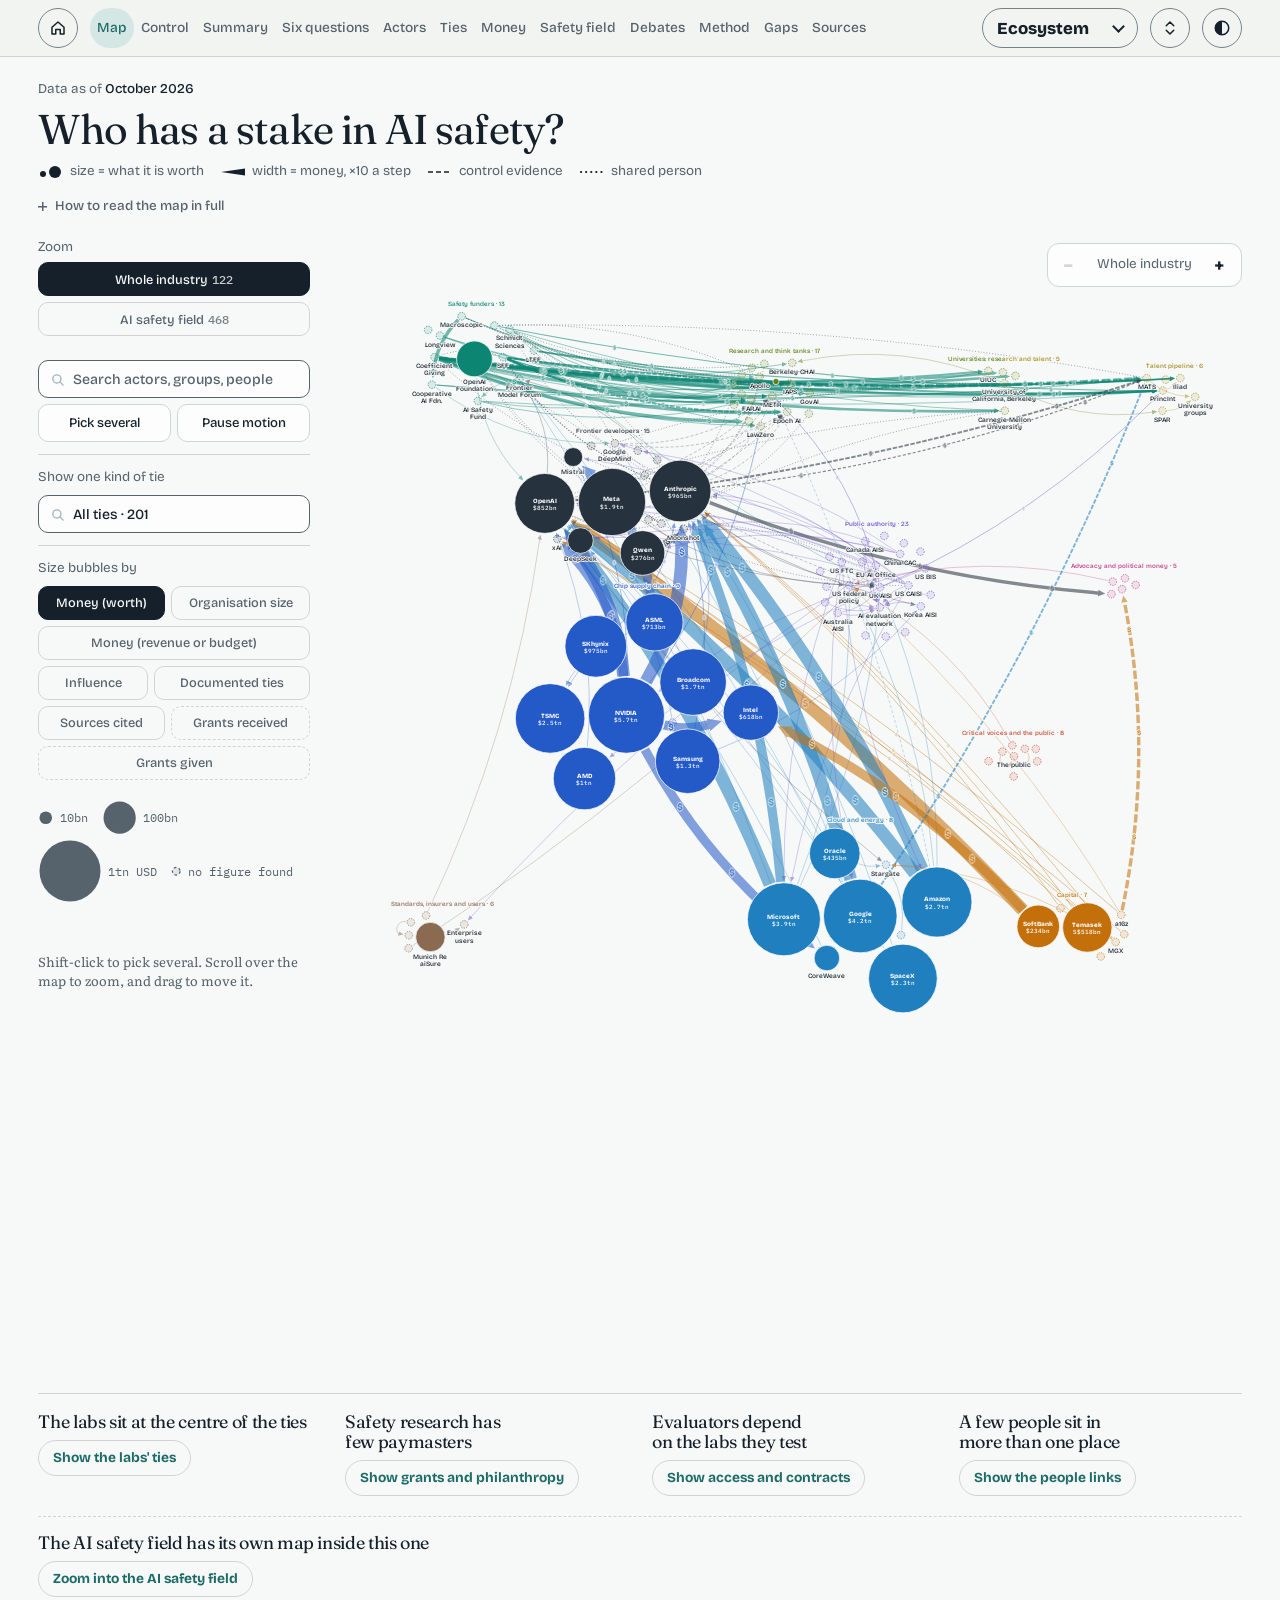
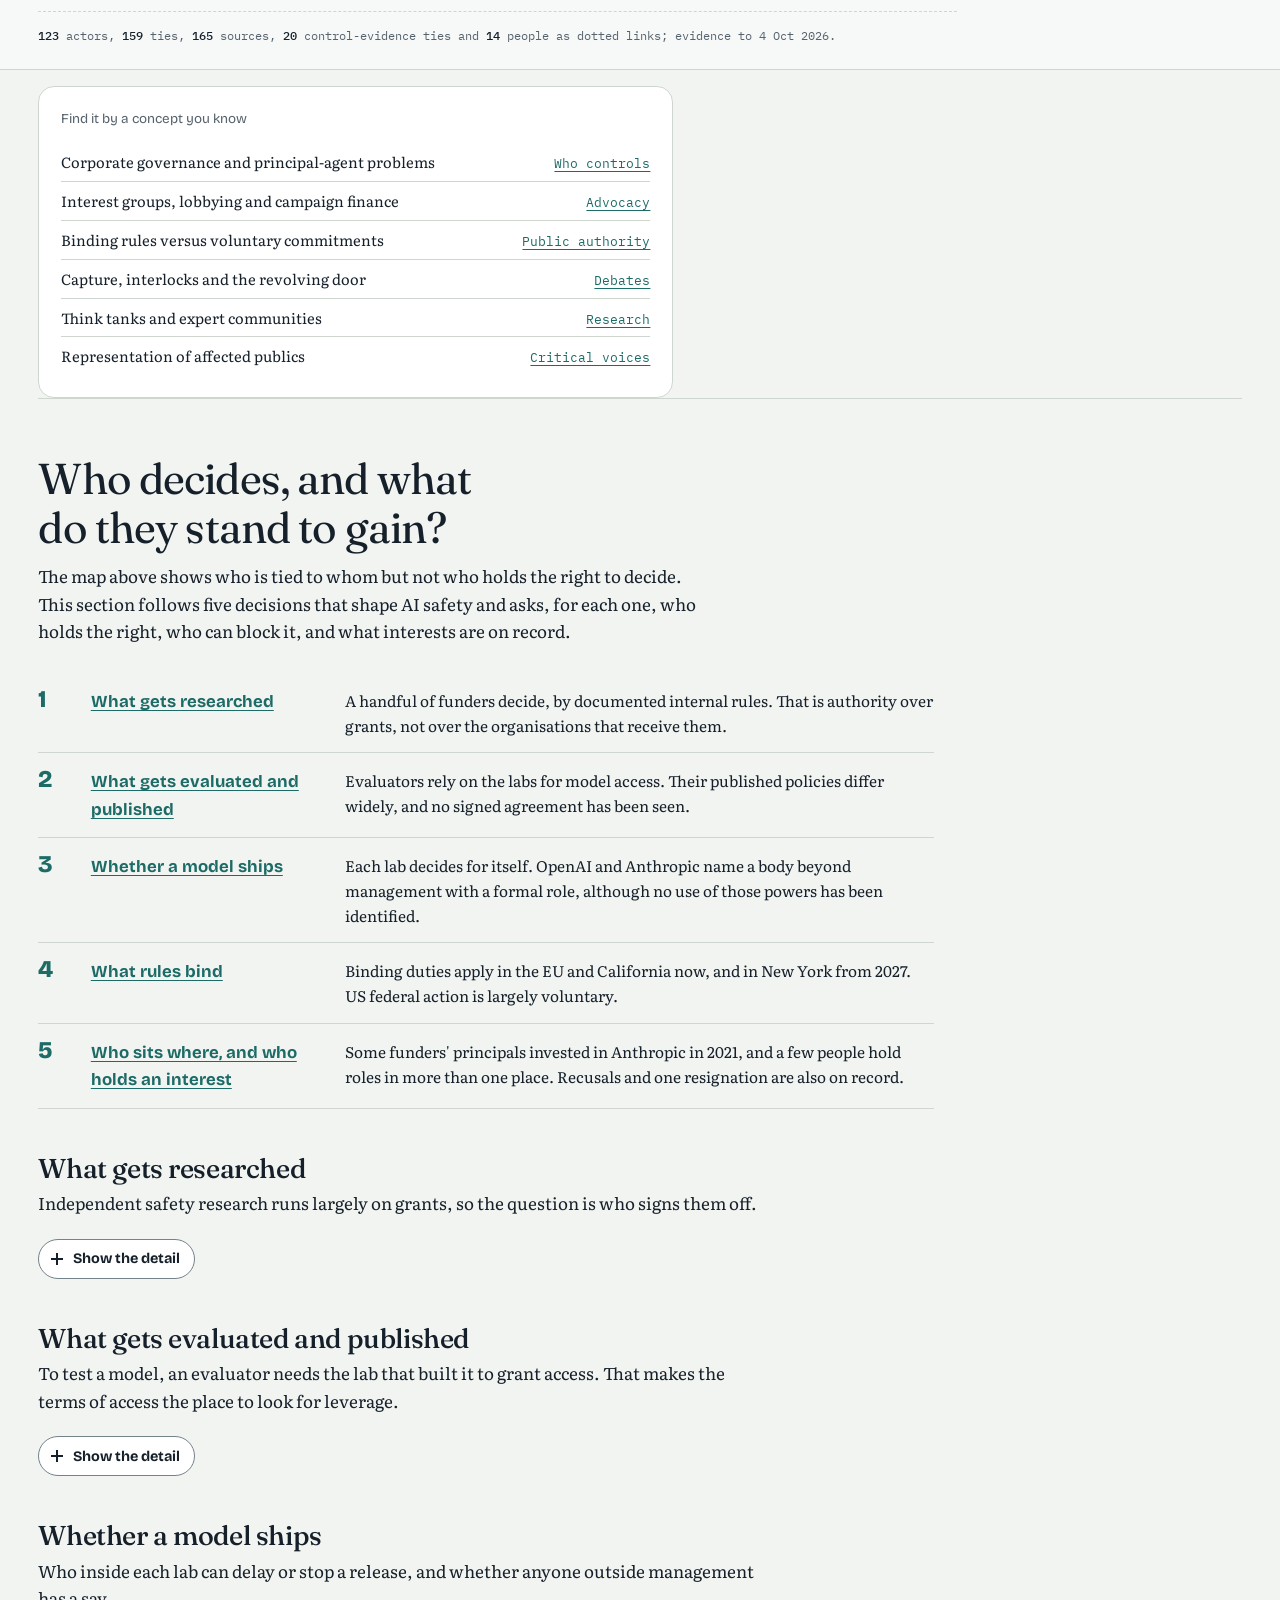
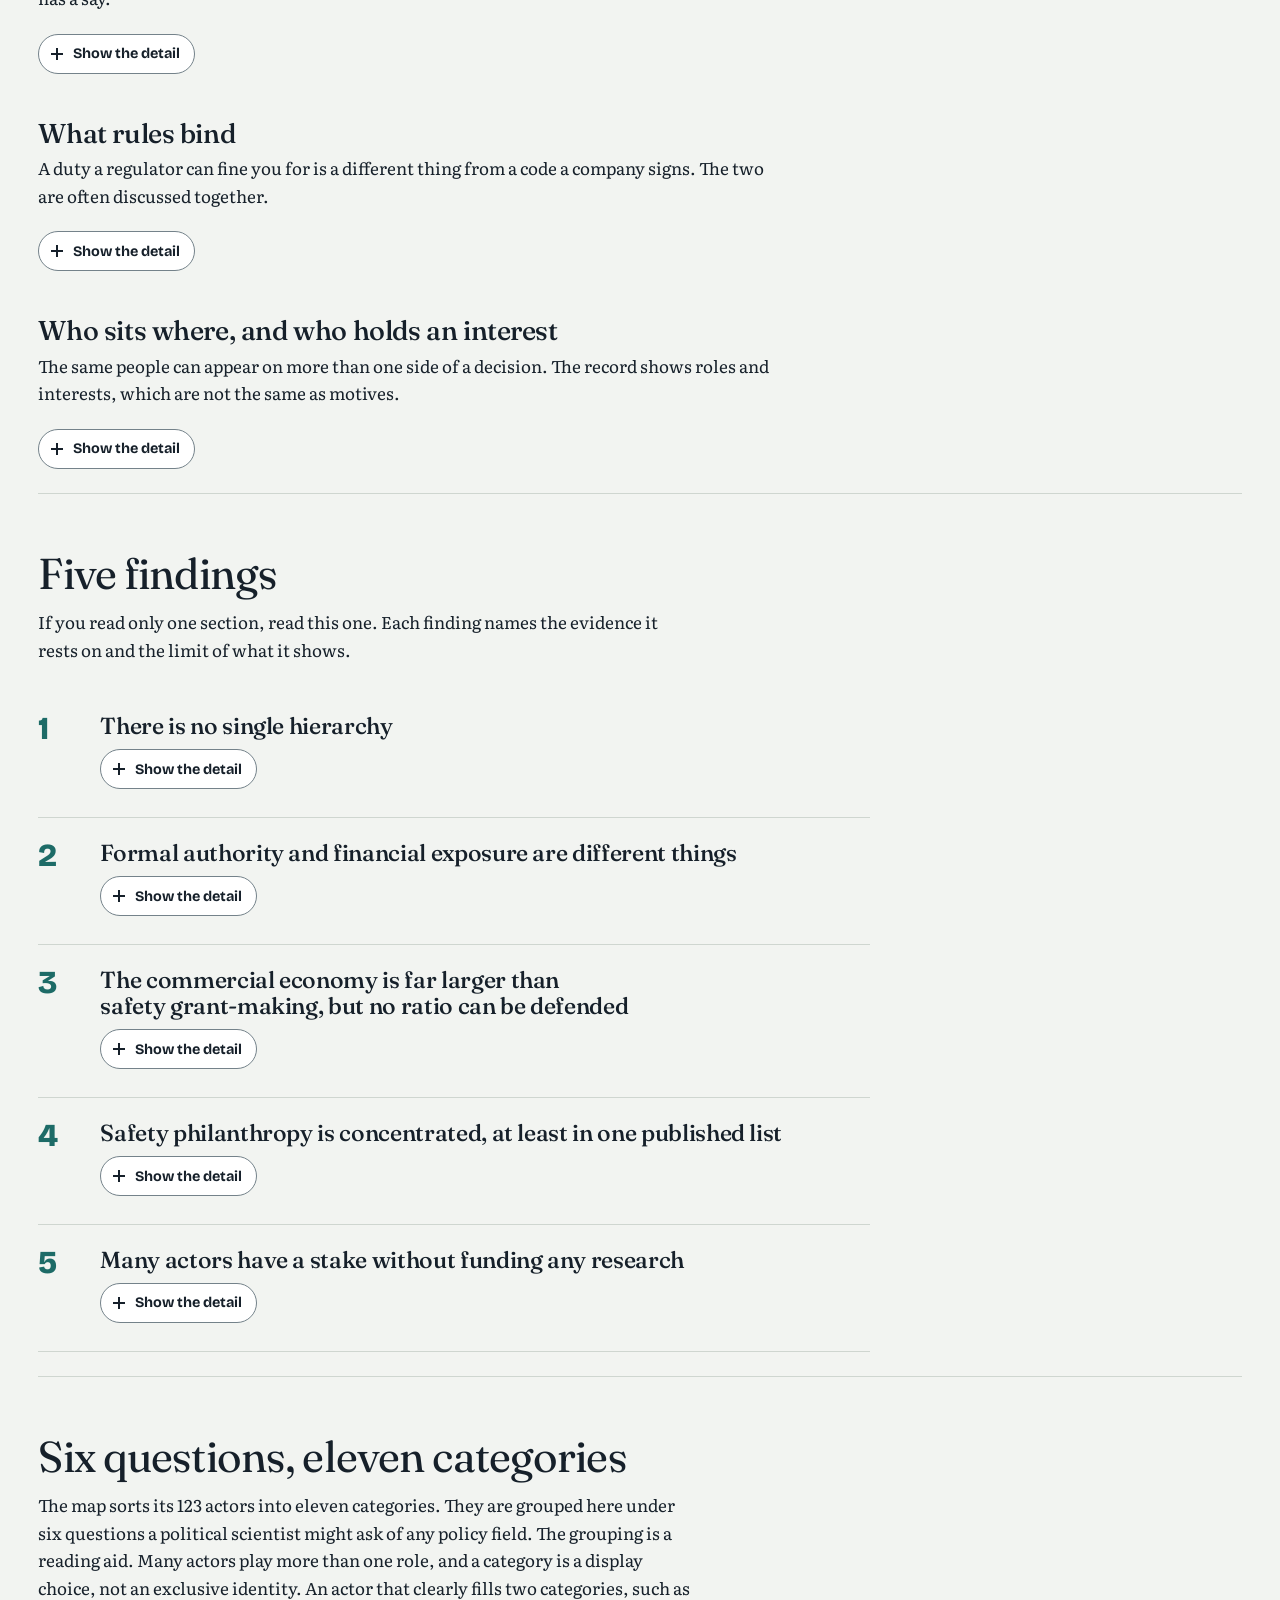
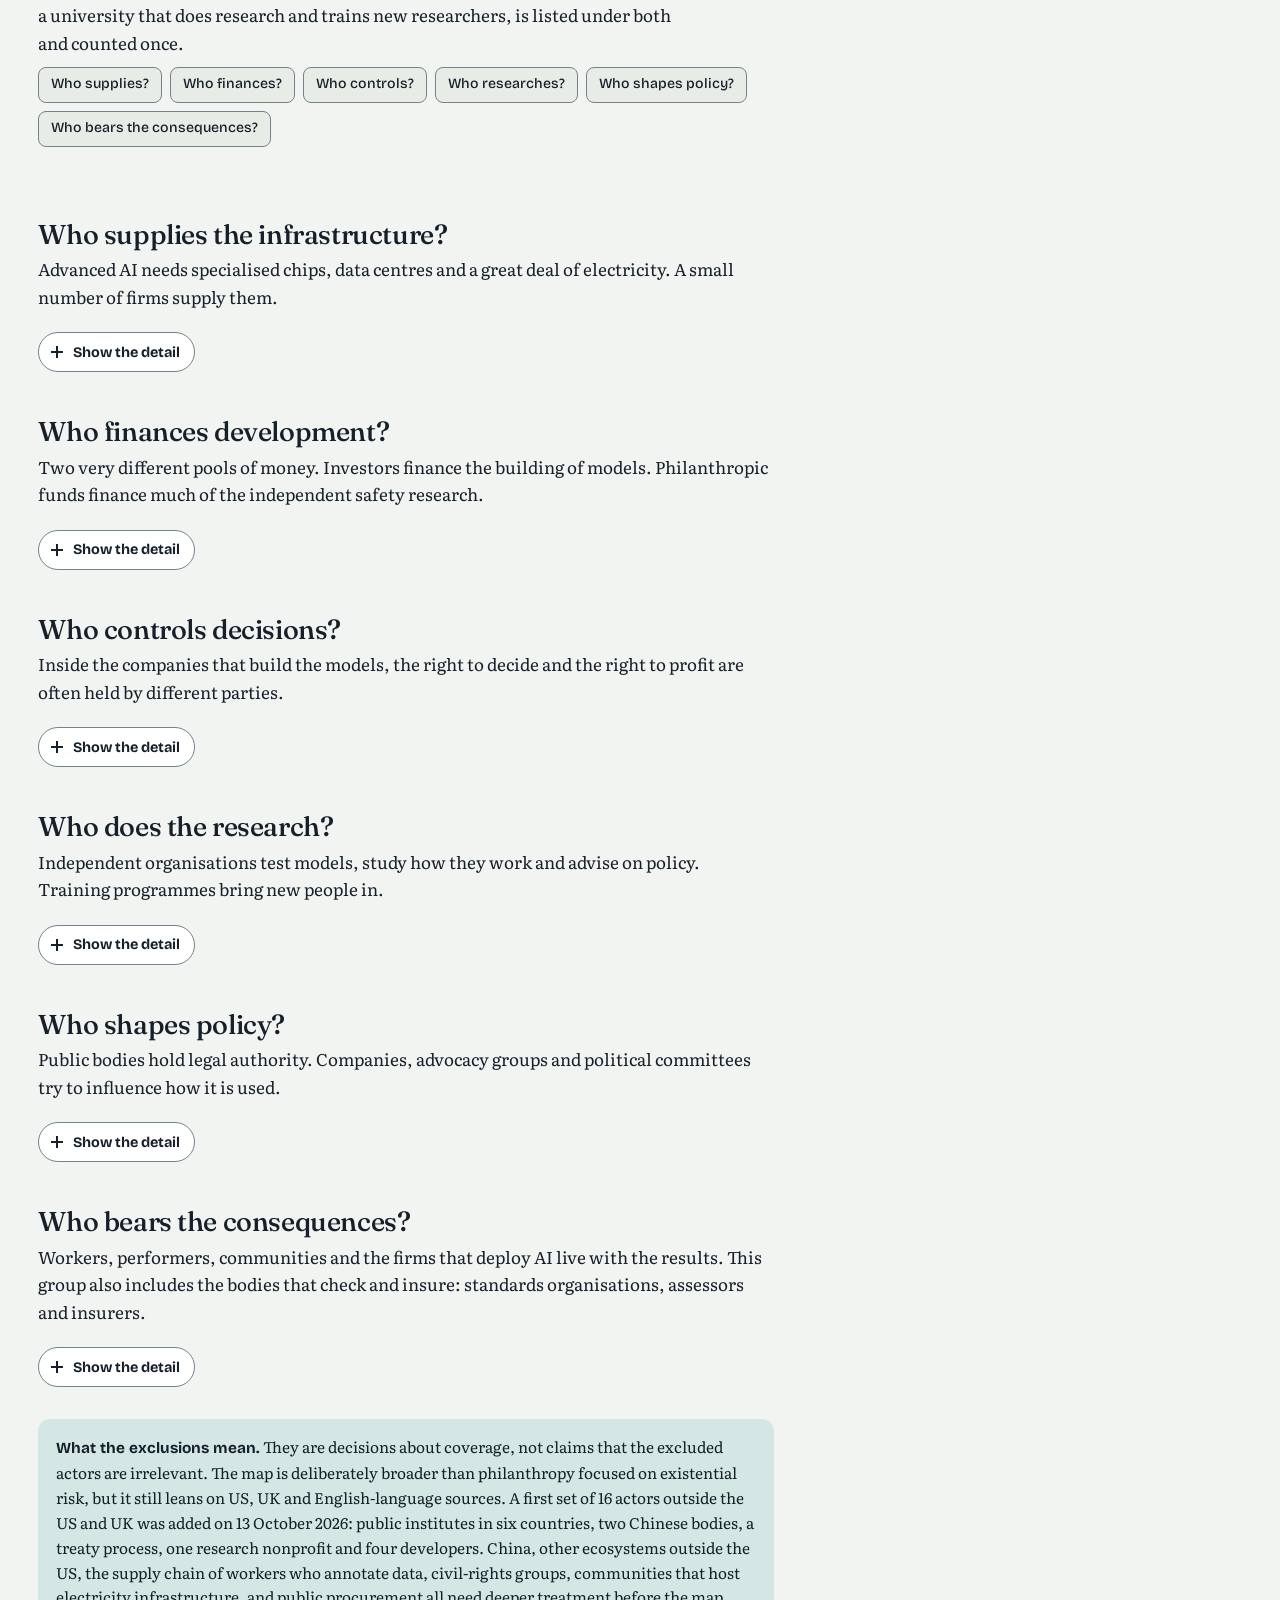
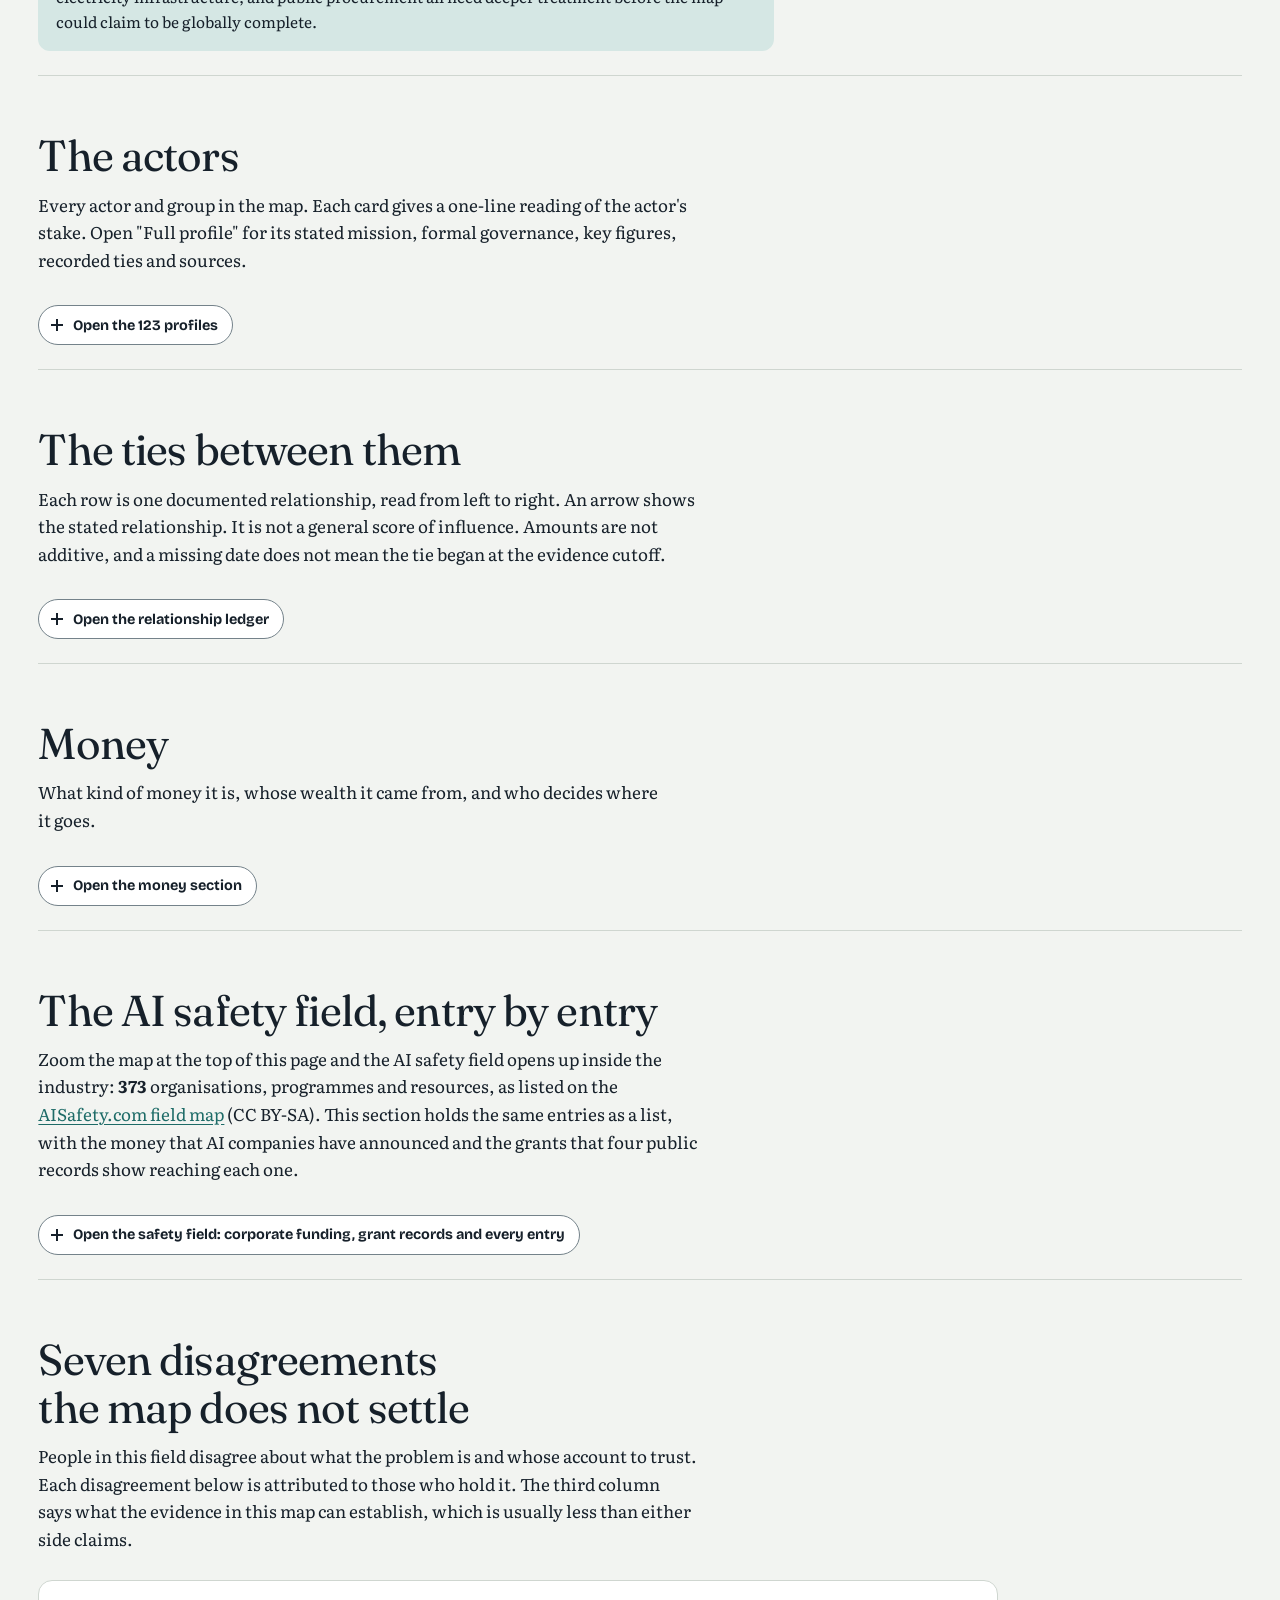
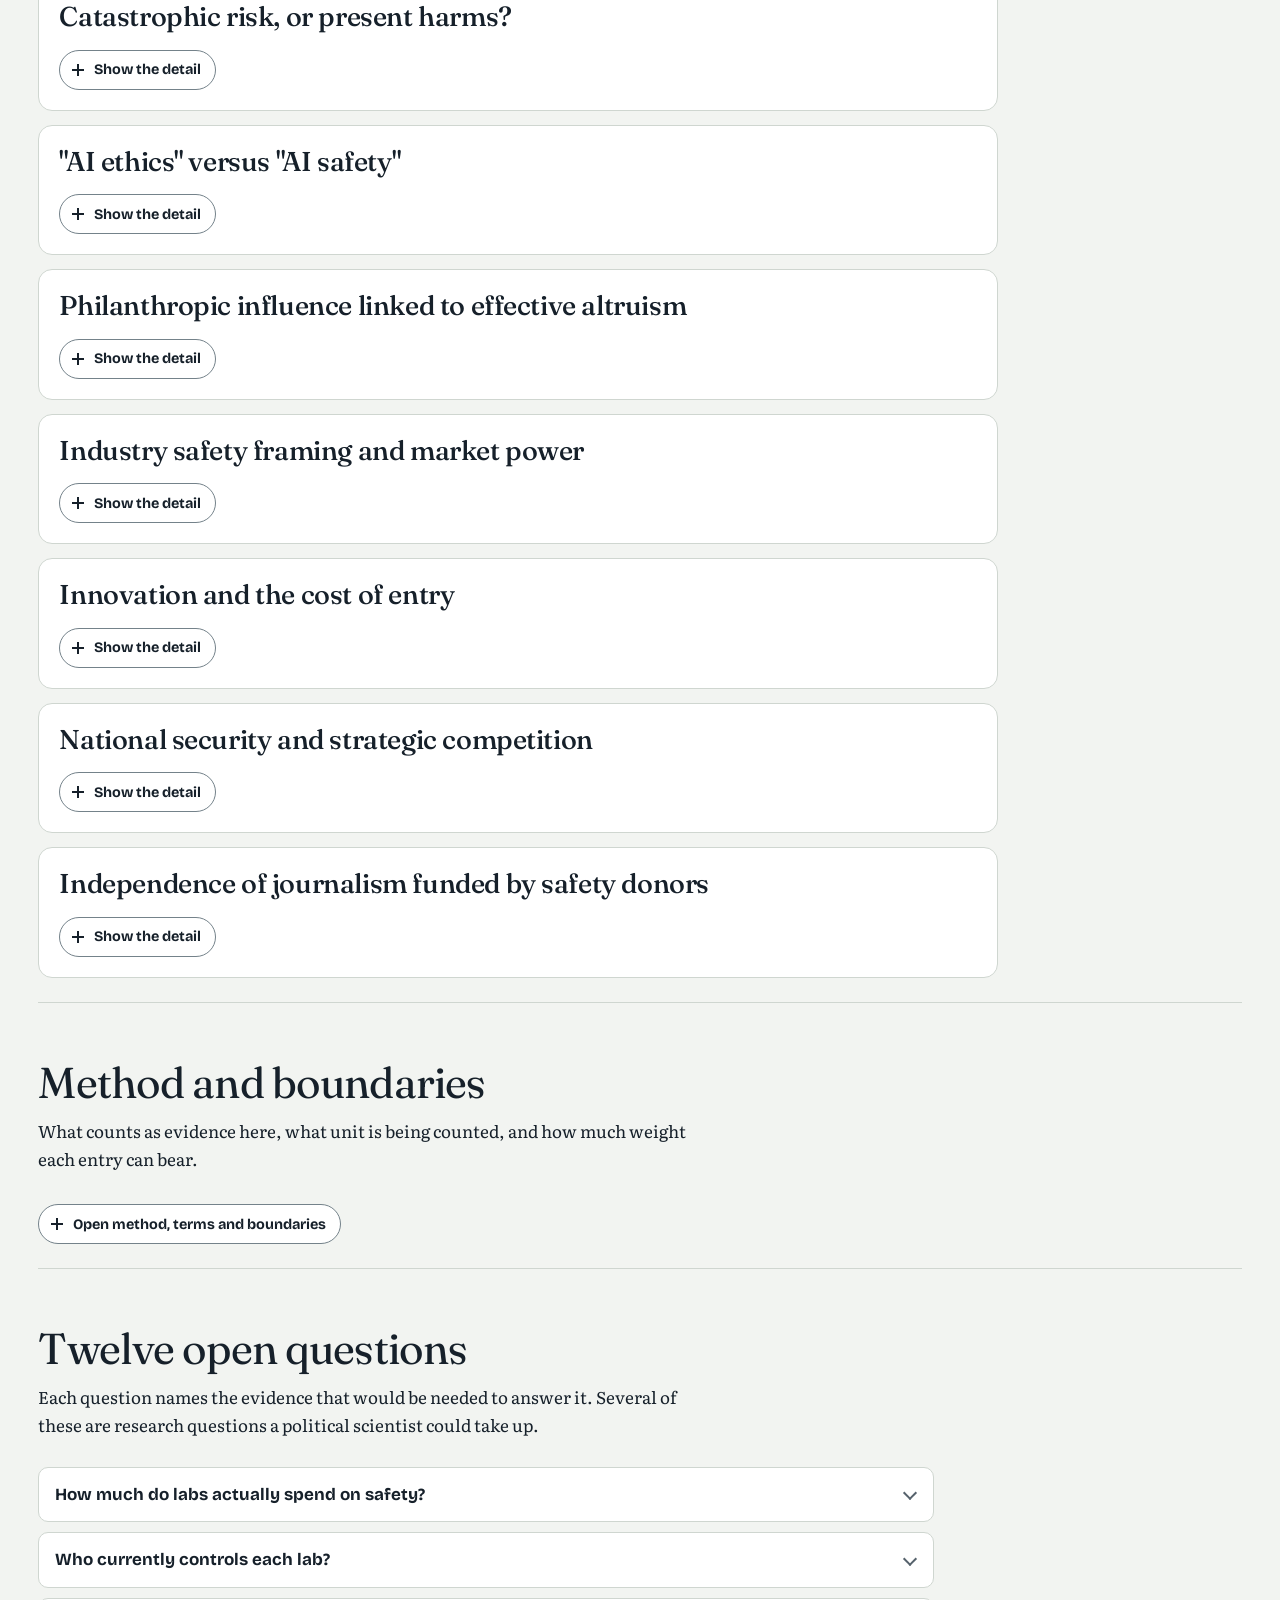
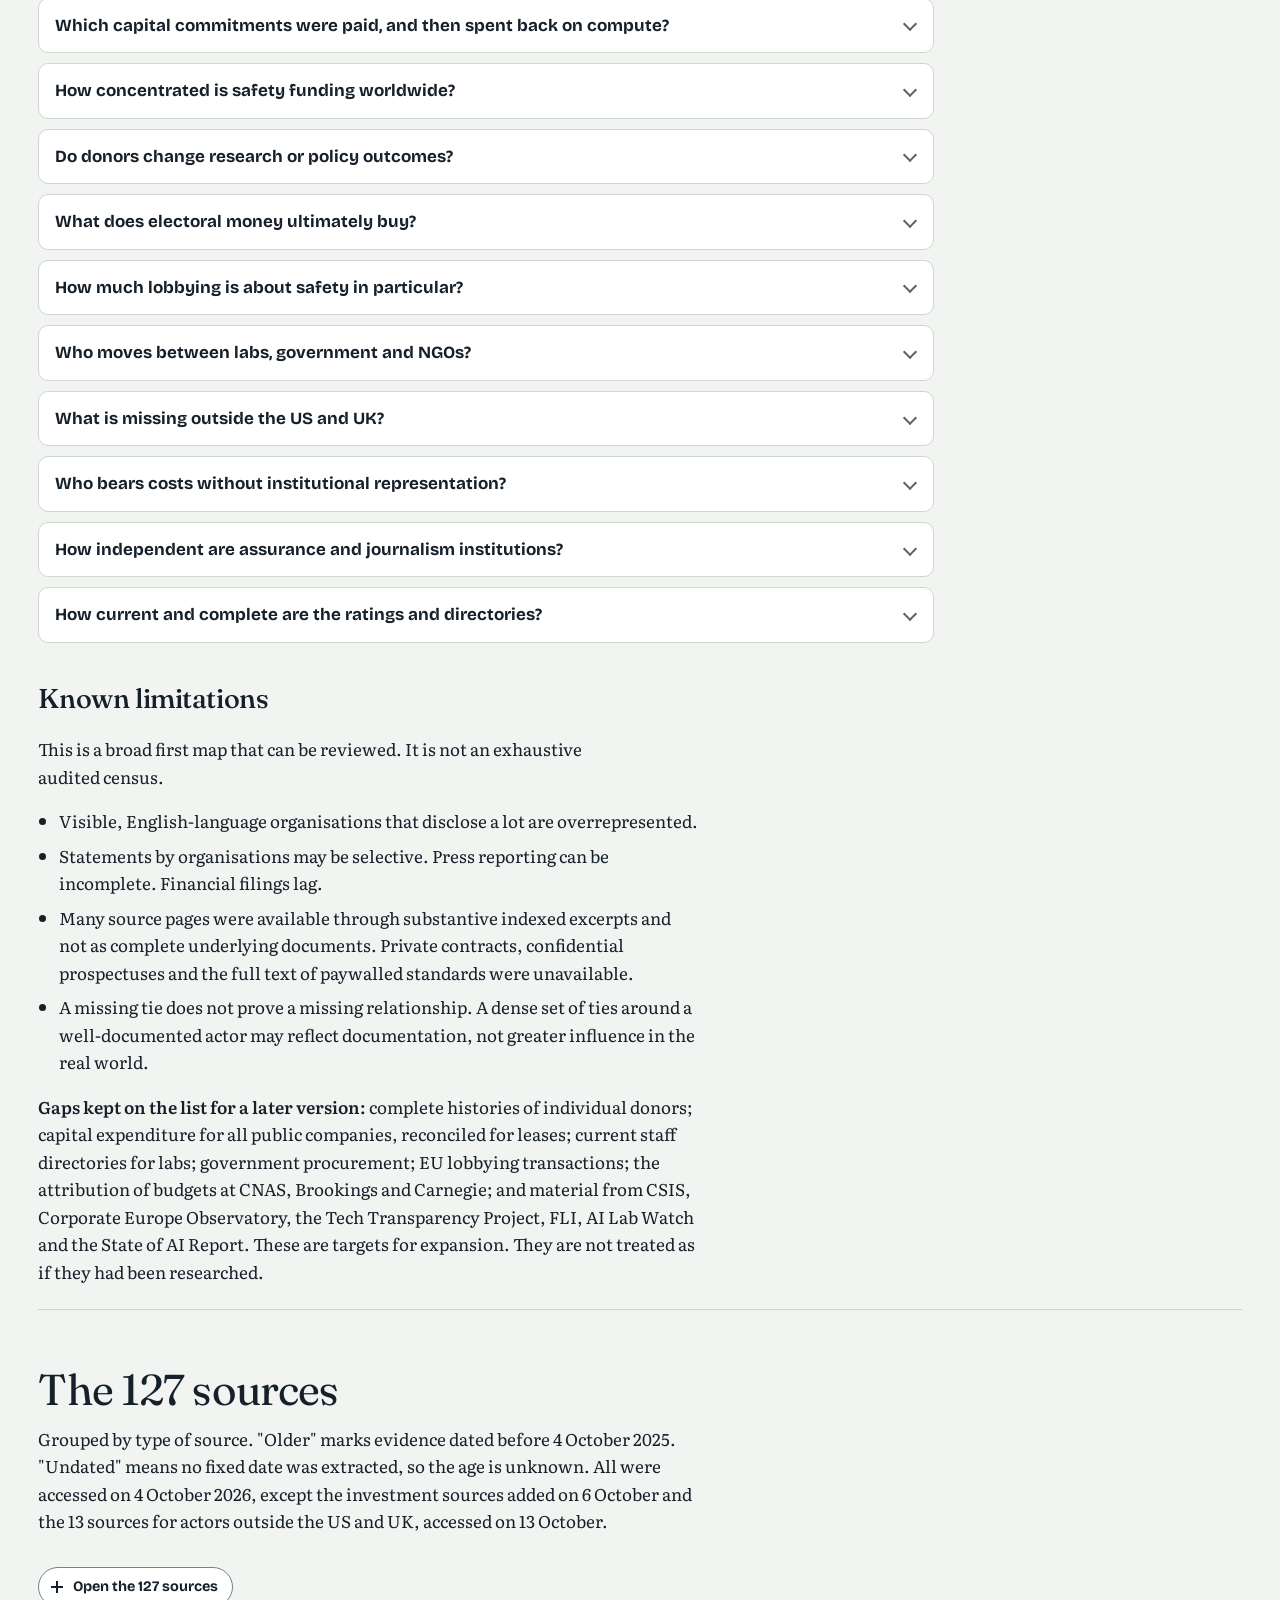
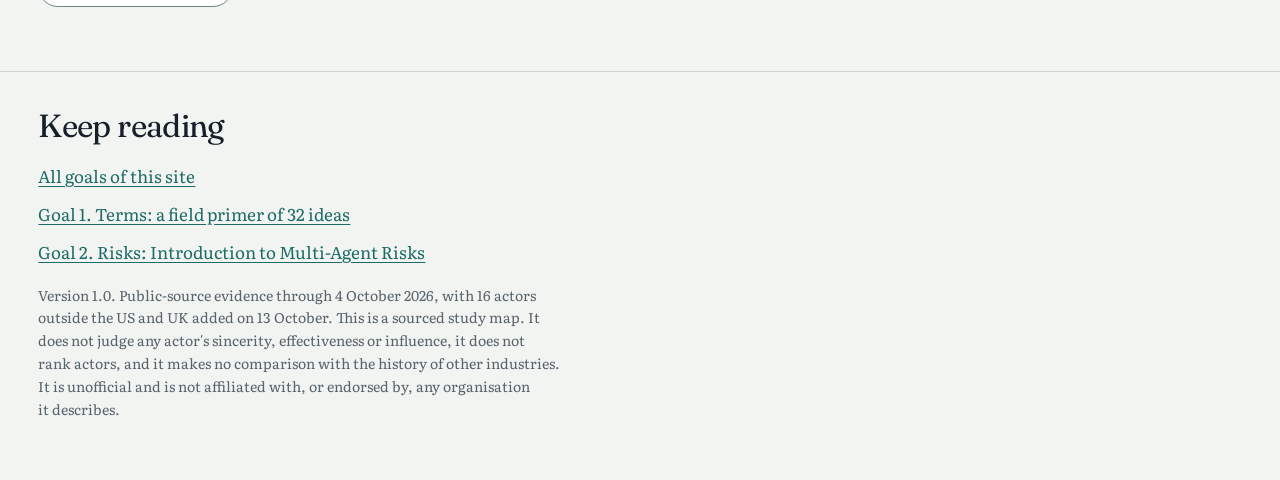
==== ecosystem.html @ d20f90cd "Add the Reports page: is third-party AI safety advice independent? A scrolling bubble chart of the f" ====
<!doctype html>
<html lang="en">
<head>
<meta charset="utf-8">
<meta name="viewport" content="width=device-width, initial-scale=1">
<title>Who Has a Stake in AI Safety?</title>
<meta name="description" content="A descriptive map of the AI industry and its safety ecosystem for political scientists: 123 actors, 159 typed relationships, 48 financial observations and 157 sources, with public-source evidence through 4 October 2026.">
<meta name="color-scheme" content="light dark">
<script>var t = null; try { t = localStorage.getItem("wam-theme"); } catch (e) {} document.documentElement.setAttribute("data-theme", t === "dark" ? "dark" : "light");
/* The page is shown once it is built (see the last script in the body), so nothing shifts as it loads. */
document.documentElement.classList.add("pre"); setTimeout(function () { document.documentElement.classList.remove("pre"); }, 2500);</script>
<link rel="expect" href="#page-end" blocking="render">
<script type="speculationrules">{"prerender":[{"where":{"selector_matches":"a[href$='.html'], a[href*='.html#']"},"eagerness":"moderate"}]}</script>
<link rel="preconnect" href="https://fonts.googleapis.com">
<link rel="preconnect" href="https://fonts.gstatic.com" crossorigin>
<link rel="stylesheet" href="https://fonts.googleapis.com/css2?family=Fraunces:opsz,wght@9..144,300..700&family=Bricolage+Grotesque:opsz,wght@12..96,500;12..96,700;12..96,800&family=Literata:ital,opsz,wght@0,7..72,400;0,7..72,600;1,7..72,400&family=IBM+Plex+Mono:wght@400;500&display=swap">
<link rel="stylesheet" href="site.css?v=9">
<link rel="stylesheet" href="explore.css?v=3">
<style>
/* Ecosystem page: a reference page. The map plate is the page header; hand-written reading sections follow, then lists drawn from ecosystem-data.js. */
/* This page runs the full width of the window, and the map plate runs past the gutters to its edges. */
:root { --wrap: none; }
main > .wrap { padding-top: 0; }
/* Everything that is not the map keeps side margins: a 1280px column in the middle of the window. That is the two cards under the map,
   the reading sections from "Who decides" down, and the footer. */
main > .wrap > section.chapter, .readrow { max-width: 1280px; margin-inline: auto; }
/* So does the text under the map: the notes panel and the caption. The plate's own colour still runs to the window's edges.
   The panel is left alone while it is pinned to the foot of the window with a selection open on the field map. */
.web:not(.lv1.has-sel) > .web-panel { width: 100%; max-width: 1280px; margin-inline: auto; }
.web > figcaption { margin-left: max(0px, calc((100% - 1280px) / 2)); }
footer .wrap { max-width: calc(1280px + 2 * var(--gutter)); }
.howto { background: var(--surface); border: 1px solid var(--line); border-radius: 16px; padding: 22px; display: grid; gap: 14px; }
.howto ol { margin: 0; padding-left: 1.2em; display: grid; gap: 8px; font-size: .95rem; }
.readrow { display: grid; grid-template-columns: minmax(0, 1.15fr) minmax(0, 1fr); gap: 16px; margin-top: 16px; align-items: start; }
@media (max-width: 860px) { .readrow { grid-template-columns: minmax(0, 1fr); } }

/* The map's own tokens. Its dark face is the default, like a printed chart plate; the light face follows the page's light theme.
   The group colours change with it: see the tones in ecosystem-graph.js. */
:root { --w-bg: #07131C; --w-raise: #102433; --w-ink: #EEF3F6; --w-muted: #A3B5C1; --w-line: #27414F; --w-hi: #7FE9D8;
  --w-soft: #DCE4EA; --w-hot: #1B3A4E; --w-in: #07131C; --w-sel: #FFFFFF; --w-shade: rgb(0 0 0 / .7); --k-a: #2EE6C8; --k-b: #F7A93B; }
:root[data-theme="light"] { --w-bg: #F7F9F8; --w-raise: #FCFDFC; --w-ink: #16202A; --w-muted: #56626C; --w-line: #CFD6D0; --w-hi: #1D6B67;
  --w-soft: #3D4A54; --w-hot: #E3EAE7; --w-in: #FFFFFF; --w-sel: #16202A; --w-shade: rgb(0 0 0 / .22); --k-a: #0C8573; --k-b: #C4700A; }
.web {
  margin: 0 calc(-1 * var(--gutter)); background: var(--w-bg); color: var(--w-ink); border-bottom: 1px solid var(--w-line); padding: 22px var(--gutter) 24px; display: grid; gap: 14px; min-width: 0; color-scheme: dark; scroll-margin-top: 72px; }
:root[data-theme="light"] .web { color-scheme: light; }
@media (max-width: 600px) { .web { padding-block: 18px; } }
.web a { color: var(--w-hi); }
.web :focus-visible { outline-color: var(--w-hi); }
.web-head { display: grid; gap: 0; }
.web-eyebrow { font-family: var(--font-label); font-size: var(--text-label); color: var(--w-muted); }
.web h1 { font-size: clamp(1.8rem, 4vw, 2.6rem); font-weight: 400; letter-spacing: -0.02em; line-height: 1.06; margin-top: 6px; }
.web h1 span { color: inherit; }
.web-sub { font-size: .92rem; line-height: 1.5; color: var(--w-muted); max-width: 44em; }
.web-head > .web-sub { margin-top: 10px; }
/* One line of legend under the title. The full reading guide, with the width steps, opens beneath it. */
.web-legend { list-style: none; margin: 10px 0 0; padding: 0; display: flex; flex-wrap: wrap; gap: 4px 16px; font-family: var(--font-label); font-size: var(--text-label); color: var(--w-muted); }
.web-legend li { display: inline-flex; align-items: center; gap: 6px; white-space: nowrap; }
.web-legend svg { width: 26px; height: 14px; flex: none; fill: var(--w-ink); stroke: var(--w-ink); }
.web-legend svg circle { stroke: none; }
.web-legend .k-a, .web-key .k-a { fill: var(--k-a); } .web-legend .k-b, .web-key .k-b { fill: var(--k-b); }
.web .k-sign { fill: var(--w-ink); stroke: var(--w-bg); stroke-width: 3px; paint-order: stroke; font: 700 11px var(--font-display); }
.web .k-sign.faint { fill-opacity: .5; }
.web-more { margin-top: 8px; font-size: .84rem; }
.web-more summary { display: inline-flex; align-items: center; gap: 8px; min-height: 32px; cursor: pointer; color: var(--w-muted); font-family: var(--font-display); font-weight: 500; list-style: none; border-radius: 6px; }
.web-more summary::-webkit-details-marker { display: none; }
.web-more summary::before { content: ""; width: 9px; height: 9px; background: linear-gradient(currentColor, currentColor) center / 100% 1.5px no-repeat, linear-gradient(currentColor, currentColor) center / 1.5px 100% no-repeat; transition: transform .2s; }
.web-more[open] summary::before { transform: rotate(45deg); }
.web-more summary:hover { color: var(--w-ink); }
.web-more-body { display: grid; gap: 14px; padding: 10px 0 4px; max-width: 62rem; }
@media (pointer: coarse) { .web-more summary { min-height: 44px; } }
.web-facts { font-family: var(--font-mono); font-size: .76rem; }
.web-facts b { color: var(--w-ink); font-weight: 500; }
.web-key { list-style: none; margin: 0; padding: 0; display: grid; grid-template-columns: repeat(2, minmax(0, 1fr)); gap: 8px 20px; font-size: .84rem; line-height: 1.35; color: var(--w-muted); }
@media (max-width: 520px) { .web-key { grid-template-columns: minmax(0, 1fr); } }
.web-key li { display: grid; grid-template-columns: 34px minmax(0, 1fr); gap: 10px; align-items: start; }
.web-key svg { width: 34px; height: 20px; fill: var(--w-ink); stroke: var(--w-ink); }
.web-key svg circle { stroke: none; }
.web-key b { color: var(--w-ink); font-family: var(--font-display); font-weight: 700; display: block; }
.web-tools { display: flex; flex-wrap: wrap; gap: 8px 14px; align-items: center; border-top: 1px solid var(--w-line); padding-top: 12px; }
.web-tools .pills { flex: 1 1 30rem; }
.web .pills { gap: 6px; }
.web .pills button { font-size: .84rem; min-height: 34px; padding: 0 11px; white-space: nowrap; }
@media (pointer: coarse) { .web .pills button { min-height: 44px; } }
.web-under { display: flex; flex-wrap: wrap; gap: 12px 24px; align-items: start; justify-content: space-between; }
/* Everything the reader can set on the map: zoom level, kind of tie, bubble size and the search. On a narrow window it sits above the map.
   On a wide one it is a column down the left that stays in the window while the map is scrolled, so a choice and its effect are seen together. */
/* The column and the map have a wrapper to themselves. A sticky box can travel as far as the box that holds it, so with the wrapper the
   column stops at the foot of the map and does not ride on over the panel and the caption underneath. */
.web-main, .web-side { display: grid; gap: 14px; min-width: 0; }
@media (min-width: 1180px) {
  .web-main { grid-template-columns: 17.5rem minmax(0, 1fr); column-gap: 24px; align-items: start; }
  .web-main > .web-side { gap: 12px; align-content: start; position: sticky; top: calc(var(--zoom-top, 57px) + 10px); max-height: calc(100vh - var(--zoom-top, 57px) - 26px); overflow-y: auto; overscroll-behavior: contain; padding-right: 8px; scrollbar-width: thin; }
  /* The column is kept short enough to fit in the window: the choices come first and the two explanatory lines go to its foot.
     The zoom row and the search row are opened up so that their parts can be put in that order one by one. */
  .web-side .web-level, .web-side .web-under { display: contents; }
  .web-side #webLevelLabel { order: 1; margin-bottom: -8px; }
  .web-side #webLevel { order: 2; }
  .web-side .web-actions { order: 3; }
  .web-side .web-lens { order: 4; }
  .web-side .web-sizer { order: 5; }
  .web-side .web-blurb { order: 7; }
  .web-side .web-tools { flex-direction: column; flex-wrap: nowrap; align-items: stretch; gap: 6px; }
  .web-side .web-tools .pills, .web-side .web-blurb, .web-side .web-sizemore { flex: none; max-width: none; }
  .web-side .web-sizer { border-top: 1px solid var(--w-line); padding-top: 12px; }
  /* choices flow two or three to a row and grow to fill it; a label never takes a second line */
  .web-side .pills { display: flex; flex-wrap: wrap; gap: 6px; }
  .web-side .pills button { flex: 1 0 auto; font-size: .8rem; line-height: 1.2; min-height: 34px; padding: 4px 10px; border-radius: 10px; white-space: nowrap; }
  /* The key to the sizes keeps one height for most keys, so little under it moves when the measure or the zoom changes; a taller key is not clipped. */
  .web-side .web-sizekey { margin: 2px 0 0; min-height: 140px; align-content: flex-start; }
  .web-side .web-sizekey .shrunk { flex: 1 1 100%; white-space: normal; }
  .web-side .web-sizemore { margin-top: 0; }
  .web-side .web-sizelist { grid-template-columns: minmax(0, 1fr); }
  .web-side .web-blurb { min-height: 0; font-size: .82rem; line-height: 1.45; }
  .web-side .web-actions { display: grid; grid-template-columns: repeat(2, minmax(0, 1fr)); gap: 6px; align-items: stretch; }
  .web-side .web-actions .web-find { grid-column: 1 / -1; }
  .web-side .web-find input { width: 100%; }
  .web-side .web-find ul { width: 100%; max-width: none; }
  .web-side .web-btn { padding: 0 8px; font-size: .82rem; }
}
}
.web .pills { margin: 0; }
.web .pills button { background: transparent; border-color: var(--w-line); color: var(--w-muted); }
.web .pills button:hover { color: var(--w-ink); border-color: var(--w-ink); }
.web .pills button[aria-pressed="true"] { background: var(--w-ink); color: var(--w-bg); border-color: var(--w-ink); }
.web .pills button:disabled { cursor: not-allowed; color: var(--w-muted); background: var(--w-bg); border-color: var(--w-line); border-style: dashed; }
.web-actions { display: flex; flex-wrap: wrap; gap: 8px; align-items: center; }
.web-find input, .web-btn { font-family: var(--font-display); font-weight: 500; font-size: .88rem; min-height: 38px; border-radius: 10px; border: 1px solid var(--w-line); background: var(--w-raise); color: var(--w-ink); padding: 0 12px; cursor: pointer; }
.web-btn:hover, .web-find input:hover { border-color: var(--w-ink); }
@media (pointer: coarse) { .web-find input, .web-btn { min-height: 44px; } }
/* One search for every bubble, group and person. The list scrolls, and the row under the pointer previews on the map. */
.web-find { position: relative; }
.web-find input { width: 17rem; max-width: 100%; cursor: text; padding-left: 34px; background: var(--w-raise) url("data:image/svg+xml,%3Csvg xmlns='http://www.w3.org/2000/svg' viewBox='0 0 24 24' fill='none' stroke='%23A3B5C1' stroke-width='2.2' stroke-linecap='round'%3E%3Ccircle cx='11' cy='11' r='6.5'/%3E%3Cpath d='M16 16l5 5'/%3E%3C/svg%3E") 11px center / 15px no-repeat; }
/* the search field's edge holds 3:1 against the map */
.web-find input { border-color: var(--w-muted); }
.web-find input:hover { border-color: var(--w-ink); }
.web-find input::placeholder { color: var(--w-muted); }
.web-find ul { position: absolute; z-index: 5; left: 0; top: calc(100% + 6px); width: max(100%, 21rem); max-width: calc(100vw - 48px); max-height: 19rem; overflow-y: auto; overscroll-behavior: contain; list-style: none; margin: 0; padding: 6px; background: var(--w-raise); border: 1px solid var(--w-line); border-radius: 12px; box-shadow: 0 14px 28px -12px var(--w-shade); }
.web-find li { font-size: .88rem; line-height: 1.3; }
.web-find .grp { padding: 9px 8px 4px; font-family: var(--font-label); font-size: var(--text-label); color: var(--w-muted); }
.web-find [role="option"] { display: grid; grid-template-columns: 10px minmax(0, 1fr); gap: 9px; align-items: center; min-height: 34px; padding: 4px 8px; border-radius: 7px; cursor: pointer; font-family: var(--font-display); font-weight: 500; }
.web-find [role="option"] i { width: 10px; height: 10px; border-radius: 50%; }
.web-find [role="option"] i.who { border-radius: 0; height: 0; border-top: 2px dotted var(--w-soft); }
.web-find [role="option"] i.grp-mark { border-radius: 2px; }
.web-find [role="option"].active { background: var(--w-hot); }
.web-find [role="option"][aria-selected="true"] { color: var(--w-hi); }
.web-find .none { padding: 10px 8px; color: var(--w-muted); }
@media (pointer: coarse) { .web-find [role="option"] { min-height: 44px; } }
/* The kinds of tie are picked from the same search box, with a count on each row. The box is outlined while one kind is showing. */
.web-lens [role="option"] { grid-template-columns: minmax(0, 1fr) auto; }
.web-lens [role="option"] .c { font-family: var(--font-mono); font-size: .76rem; color: var(--w-muted); }
.web-lens input.on { border-color: var(--w-hi); }
.web-blurb { font-size: .92rem; color: var(--w-muted); max-width: 44em; flex: 1 1 20rem; min-height: 3em; }
.web-scroll { overflow-x: auto; margin-inline: -10px; position: sticky; }   /* the script gives it a place to stick: see the track in ecosystem-graph.js */
/* The whole-industry map is drawn in a frame that fits in the window under the page's top bar and the zoom strip, so all of it can be seen
   at once. The script fits the plate into the frame and the reader zooms and pans inside it. On a touch screen the frame is shorter, so
   there is always page beside it to scroll by. Zoomed into the field, the script sets a taller height on the frame: see reframe(). */
#webStage { display: block; width: 100%; min-width: 760px; height: clamp(380px, calc(100vh - 176px), 1100px); height: clamp(380px, calc(100svh - 176px), 1100px); font-family: var(--font-display); user-select: none; -webkit-user-select: none; }
@media (pointer: coarse) { #webStage { height: clamp(360px, 68vh, 900px); height: clamp(360px, 68svh, 900px); } }
/* While the map changes zoom level only the bubbles are drawn. The arrows, names and group titles come back in once they have arrived. */
#webStage .rest { transition: opacity .32s; }
#webStage.moving .rest { opacity: 0; transition: none; }
#webStage .link { fill: none; opacity: .5; transition: opacity .2s; }
/* A small money sign rides each arrow that carries money. It is fainter where no amount is stated. */
#webStage .flow { pointer-events: none; opacity: .8; transition: opacity .2s; }
#webStage .coin text { font-weight: 700; paint-order: stroke; stroke: var(--w-bg); stroke-width: 3px; stroke-linejoin: round; }
#webStage .coin.faint text { fill-opacity: .55; }
#webStage.has-focus .flow.on { opacity: 1; }
#webStage .link.money { opacity: .56; }
/* the drawn arrows, money signs and names are never pointer targets; an arrow is pointed at through its wide invisible copy */
#webStage .link, #webStage .flow, #webStage .nlabel, #webStage .plab { pointer-events: none; }
#webStage .hit { fill: none; stroke: transparent; stroke-width: 14; pointer-events: stroke; cursor: help; }
#webStage.has-focus .hit:not(.on) { pointer-events: none; }
#webStage .link.hot { opacity: 1 !important; }
.web-asof b { color: var(--w-ink); font-weight: 500; }
/* The card that follows the pointer along an arrow: who, what kind of tie, and the amount if one is stated. */
.web-tip { position: fixed; z-index: 30; left: 0; top: 0; max-width: min(24rem, calc(100vw - 16px)); pointer-events: none; background: var(--w-raise); color: var(--w-ink); border: 1px solid var(--w-line); border-radius: 10px; padding: 10px 12px; font-size: .84rem; line-height: 1.35; box-shadow: 0 12px 24px -10px var(--w-shade); }
.web-tip > b { font-family: var(--font-display); display: block; margin-bottom: 6px; }
.web-tip ul { list-style: none; margin: 0; padding: 0; display: grid; gap: 6px; }
.web-tip li { display: grid; grid-template-columns: minmax(0, 1fr) auto; gap: 14px; align-items: baseline; color: var(--w-muted); }
.web-tip li strong { font-family: var(--font-display); font-weight: 800; font-size: 1.02rem; color: var(--w-ink); font-variant-numeric: tabular-nums; white-space: nowrap; }
.web-tip li em { font-style: normal; font-family: var(--font-mono); font-size: .7rem; white-space: nowrap; }
.web-tip li small { display: block; font-size: .76rem; opacity: .8; }
.web-tip .tip-grp { display: flex; align-items: center; gap: 7px; margin: -2px 0 8px; font-family: var(--font-mono); font-size: .7rem; letter-spacing: .04em; color: var(--w-muted); }
.web-tip .tip-grp i { flex: none; width: 9px; height: 9px; border-radius: 50%; }
.web-tip .tip-more { display: block; margin-top: 8px; font-size: .76rem; color: var(--w-muted); }
#webStage .off { display: none; }
#webStage.has-focus .link:not(.on) { opacity: .06; }
#webStage.has-focus .flow:not(.on) { opacity: 0; }
#webStage.has-focus .link.on { opacity: .95; }
#webStage .node { cursor: help; transition: opacity .2s; }
#webStage .node circle { stroke: var(--w-bg); stroke-width: 1.5; }
#webStage.has-focus .node:not(.on) { opacity: .15; }
#webStage .node.unk circle { fill-opacity: .13; stroke: currentColor; stroke-width: 1.3; stroke-dasharray: 2.6 2.4; }
#webStage .node.sel circle { stroke: var(--w-sel); stroke-width: 3; }
.web-sizer { border-top: 0; padding-top: 0; }
.web-sizer .pills { flex: 0 1 auto; }
.web-sizekey { list-style: none; margin: 0 0 0 auto; padding: 0; display: flex; flex-wrap: wrap; gap: 4px 14px; align-items: center; font-family: var(--font-mono); font-size: .74rem; color: var(--w-muted); }
.web-sizekey li { display: inline-flex; align-items: center; gap: 6px; white-space: nowrap; }
.web-sizekey svg { flex: none; overflow: visible; }
.web-sizekey circle { fill: var(--w-muted); }
.web-sizekey circle.unk { fill: var(--w-muted); fill-opacity: .13; stroke: var(--w-muted); stroke-width: 1.3; stroke-dasharray: 2.6 2.4; }
.web-sizemore { flex: 1 1 100%; margin-top: -4px; }
.web-sizelist { display: grid; grid-template-columns: repeat(auto-fill, minmax(19rem, 1fr)); gap: 14px 28px; }
.web-sizelist h3 { font-family: var(--font-label); font-size: var(--text-label); font-weight: 500; margin-bottom: 4px; }
.web-sizelist ul { list-style: none; margin: 0; padding: 0; display: grid; }
.web-sizelist li { display: grid; padding: 6px 0; border-bottom: 1px solid var(--w-line); }
.web-sizelist li span { font-size: .8rem; line-height: 1.4; color: var(--w-muted); padding-left: 18px; }
.web-sizemore .note { font-size: .84rem; color: var(--w-muted); }
.web-sizemore .note b { color: var(--w-ink); font-weight: 500; }
#webStage .nlabel { display: none; pointer-events: none; transition: opacity .2s; }
#webStage .nlabel.always, #webStage.has-focus .nlabel.on { display: block; }
#webStage.has-focus .nlabel:not(.on) { opacity: .15; }
#webStage .lab { font-size: 13px; font-weight: 500; fill: var(--w-ink); paint-order: stroke; stroke: var(--w-bg); stroke-width: 3.5px; stroke-linejoin: round; pointer-events: none; }
#webStage .in { font-size: 12.5px; font-weight: 800; fill: var(--w-in); pointer-events: none; }
#webStage .in.num { font-family: var(--font-mono); font-weight: 500; font-size: 12px; }
#webStage .ctitle { font-family: var(--font-label); font-size: 12.5px; font-weight: 500; cursor: pointer; paint-order: stroke; stroke: var(--w-bg); stroke-width: 4px; }
#webStage .ctitle:hover, #webStage .ctitle.sel { text-decoration: underline; }
#webStage.has-focus .ctitle:not(.sel) { opacity: .55; }
.web-panel { border-top: 1px solid var(--w-line); padding-top: 18px; margin-top: 2px; display: grid; grid-template-columns: minmax(0, 1fr) minmax(0, 1.5fr); gap: 20px 36px; align-items: start; min-height: 11rem; font-size: .93rem; }
@media (max-width: 860px) { .web-panel { grid-template-columns: minmax(0, 1fr); } }
.web-panel h2 { font-size: 1.35rem; margin: 4px 0 8px; }
.web-panel h3 { font-family: var(--font-label); font-size: var(--text-label); font-weight: 500; color: var(--w-muted); margin-bottom: 6px; }
.wp-main { display: grid; gap: 6px; align-content: start; }
.wp-lbl { display: block; font-family: var(--font-label); font-size: var(--text-label); color: var(--w-muted); }
.wp-small, .wp-none { font-size: .86rem; color: var(--w-muted); }
.wp-ties { display: grid; grid-template-columns: repeat(2, minmax(0, 1fr)); gap: 16px 28px; }
@media (max-width: 600px) { .wp-ties { grid-template-columns: minmax(0, 1fr); } }
.wp-ties ul { list-style: none; margin: 0; padding: 0; display: grid; }
.wp-ties li { display: grid; gap: 0; padding: 6px 0; border-bottom: 1px solid var(--w-line); }
.wp-ties li span { font-size: .8rem; color: var(--w-muted); padding-left: 18px; }
.web-jump { font: inherit; font-family: var(--font-display); font-weight: 700; text-align: left; color: var(--w-ink); background: none; border: 0; padding: 2px 0; cursor: pointer; display: flex; gap: 8px; align-items: baseline; }
.web-jump i { flex: none; width: 10px; height: 10px; border-radius: 50%; }
.web-jump:hover { color: var(--w-hi); }
.wp-notes { grid-column: 1 / -1; display: grid; grid-template-columns: repeat(4, minmax(0, 1fr)); gap: 20px 24px; }
@media (max-width: 980px) { .wp-notes { grid-template-columns: repeat(2, minmax(0, 1fr)); } }
@media (max-width: 560px) { .wp-notes { grid-template-columns: minmax(0, 1fr); } }
.wp-ext { font-style: normal; font-family: var(--font-mono); font-size: .7rem; letter-spacing: .04em; color: var(--w-hi); margin-left: 4px; }
#webStage .link.ext { stroke-dasharray: 6 4; }
#webStage .link.inter { stroke: var(--w-soft); stroke-dasharray: .1 5.5; stroke-linecap: round; opacity: .7; }
#webStage .plab { display: none; font-size: 11.5px; font-weight: 700; fill: var(--w-soft); paint-order: stroke; stroke: var(--w-bg); stroke-width: 4px; stroke-linejoin: round; pointer-events: none; }
#webStage.has-focus .plab.on { display: block; }
.web-scale { display: flex; flex-wrap: wrap; gap: 6px 18px; align-items: center; }
.web-scale ul { list-style: none; margin: 0; padding: 0; display: flex; flex-wrap: wrap; gap: 4px 16px; font-family: var(--font-mono); font-size: .74rem; color: var(--w-muted); }
.web-scale li { display: inline-flex; align-items: center; gap: 7px; white-space: nowrap; }
.web-scale svg { width: 34px; height: 18px; fill: var(--w-ink); stroke: var(--w-ink); }
.web-scale .note { font-size: .84rem; color: var(--w-muted); flex: 1 1 100%; }
.web-jump i.who { border-radius: 2px; width: 10px; height: 2px; align-self: center; border-top: 2px dotted var(--w-soft); background: none; }
.wp-ties.one { grid-template-columns: minmax(0, 1fr); }
#webMulti[aria-pressed="true"] { background: var(--w-ink); color: var(--w-bg); border-color: var(--w-ink); }
.wp-picks { list-style: none; margin: 2px 0 6px; padding: 0; display: flex; flex-wrap: wrap; gap: 6px; }
.wp-picks li { display: inline-flex; align-items: center; gap: 2px; border: 1px solid var(--w-line); border-radius: 999px; padding: 0 2px 0 10px; }
.wp-picks .web-jump { font-size: .86rem; }
.wp-unpick { font: inherit; font-size: 1rem; line-height: 1; color: var(--w-muted); background: none; border: 0; border-radius: 50%; min-width: 28px; min-height: 28px; cursor: pointer; }
.wp-unpick:hover { color: var(--w-ink); background: var(--w-raise); }
@media (pointer: coarse) { .wp-unpick { min-width: 40px; min-height: 40px; } }
.wp-pair { display: flex; flex-wrap: wrap; gap: 0 8px; align-items: baseline; }
.wp-pair > b { color: var(--w-muted); font-weight: 400; }
.wp-notes > div { display: grid; gap: 8px; align-content: start; justify-items: start; }
.wp-notes h2 { font-size: 1.12rem; margin: 0; }
.wp-notes p { color: var(--w-muted); }
.web-act { white-space: nowrap; font-family: var(--font-display); font-weight: 700; font-size: .86rem; color: var(--w-hi); background: none; border: 1px solid var(--w-line); border-radius: 999px; min-height: 36px; padding: 0 14px; cursor: pointer; }
.web-act:hover { border-color: var(--w-hi); }
.web figcaption { font-size: .82rem; color: var(--w-muted); border-top: 1px dashed var(--w-line); padding-top: 12px; max-width: 70em; }
/* two zoom levels: the whole industry, and the AI safety field opened up inside it */
.web-level .pills { flex: 0 1 auto; }
/* The wording for both zoom levels is always laid out, one over the other, and only the current one is shown. The row is then as tall
   as the longer of the two at any width, and nothing under it moves when the level changes. The blurb beside the search does the same. */
.web-blurb { display: grid; }
.web-blurb > span { grid-area: 1 / 1; }
.web-blurb > span[aria-hidden="true"] { visibility: hidden; }
.web-stage { position: relative; min-width: 0; }
/* The zoom buttons have a strip of their own above the plate, so they never sit on top of a group name or a bubble. The strip stays
   in view while a tall plate scrolls, and it is opaque, so the map passes under it as it does under the bar at the top of the page. */
.web-zoom { position: sticky; top: var(--zoom-top, 57px); z-index: 4; display: flex; justify-content: flex-end; align-items: center; margin-inline: -10px; padding: 6px 10px; background: var(--w-bg); }
.web-zoom > div { display: inline-flex; align-items: center; gap: 2px; padding: 3px; background: var(--w-raise); border: 1px solid var(--w-line); border-radius: 12px; }
.web-zoom button { width: 36px; height: 36px; border-radius: 9px; border: 0; background: transparent; color: var(--w-ink); font: 700 1.25rem/1 var(--font-display); cursor: pointer; }
.web-zoom button:hover:not(:disabled) { background: var(--w-hot); }
.web-zoom button:disabled { cursor: not-allowed; color: var(--w-line); background: transparent; }
.web-zoom span { font-family: var(--font-label); font-size: var(--text-label); color: var(--w-muted); padding: 0 8px; white-space: nowrap; }
@media (pointer: coarse) { .web-zoom button { width: 44px; height: 44px; } }
.web.no-field .web-zoom, .web.no-field .web-level { display: none; }
#webStage .away { display: none !important; }
#webStage.lv1 .lab { font-size: 10.5px; stroke-width: 3px; }
#webStage .lab.sm { font-size: 7.5px; stroke-width: 2.4px; fill: var(--w-muted); }
#webStage.has-focus .nlabel.on .lab.sm { fill: var(--w-ink); }
/* Zoomed in there are several hundred arrows. They are faded with stroke-opacity, not opacity, so no arrow needs a layer of its own,
   their heads are drawn only for the arrows of a chosen bubble or filter, nothing moves until a bubble is chosen, and nothing cross-fades. */
#webStage.lv1 .link, #webStage.lv1 .link.money { opacity: 1; stroke-opacity: .16; transition: none; }
#webStage.lv1:not(.has-focus) .link:not(.hot), #webStage.lv1.has-focus .link:not(.on):not(.hot) { marker-end: none; }
#webStage.lv1 .link.hot { stroke-opacity: 1 !important; }
#webStage.lv1.has-focus .link:not(.on) { opacity: 1; stroke-opacity: .04; }
#webStage.lv1.has-focus .link.on { opacity: 1; stroke-opacity: .95; }
#webStage.lv1 .flow { display: none; transition: none; }
#webStage.lv1.has-pick .flow.on { display: block; opacity: 1; }
#webStage.lv1 .node, #webStage.lv1 .nlabel { transition: none; }
#webStage { cursor: grab; touch-action: pan-y; }   /* a pinch is the map's, not the page's: see ecosystem-graph.js */
#webStage.panning, #webStage.panning * { cursor: grabbing !important; }
#webStage.zoomed { touch-action: none; }
#webStage .band { font-family: var(--font-label); font-size: 11px; fill: var(--w-muted); }
#webStage .bandline { fill: none; stroke: var(--w-line); stroke-dasharray: 4 5; }
/* The search sits above the plate at both zoom levels, so it does not move when the level changes: zoomed in, the plate is taller
   than the window and a search under it would be out of reach. Zoomed in, the panel for a chosen bubble stays at the foot of the window. */
.web.lv1.has-sel .web-panel { position: sticky; bottom: 0; z-index: 6; max-height: 42vh; overflow-y: auto; overscroll-behavior: contain; background: var(--w-bg); margin: 0 calc(-1 * var(--gutter)); padding: 14px var(--gutter) 18px; border-top: 1px solid var(--w-hi); box-shadow: 0 -18px 30px -18px var(--w-shade); }
@media (max-width: 600px) { .web.lv1.has-sel .web-panel { padding-block: 12px 16px; } }
.wp-close { grid-column: 1 / -1; justify-self: end; margin-bottom: -34px; position: relative; z-index: 1; font-family: var(--font-label); font-size: var(--text-label); color: var(--w-muted); background: var(--w-raise); border: 1px solid var(--w-line); border-radius: 999px; min-height: 30px; padding: 0 12px; cursor: pointer; }
.wp-close:hover { color: var(--w-ink); border-color: var(--w-ink); }
.wp-grants { padding-left: 18px; font-size: .8rem; color: var(--w-muted); }
.wp-grants summary { cursor: pointer; color: var(--w-hi); font-family: var(--font-mono); font-size: .72rem; padding: 3px 0; }
.wp-grants ol { list-style: none; margin: 4px 0 6px; padding: 0; display: grid; }
.wp-ties .wp-grants li { grid-template-columns: 4.2rem 6.6rem minmax(0, 1fr); gap: 8px; align-items: baseline; padding: 4px 0; border-bottom: 1px dotted var(--w-line); }
.wp-grants li b { font-family: var(--font-mono); font-weight: 500; }
.wp-grants li strong { color: var(--w-ink); font-variant-numeric: tabular-nums; }
.wp-grants li em { font-style: normal; }
.wp-grants p { margin: 0 0 6px; }
.wp-notes .wp-wide { grid-column: 1 / -1; border-top: 1px dashed var(--w-line); padding-top: 16px; }
.web-tip .tip-what { display: block; margin: -2px 0 8px; font-size: .8rem; color: var(--w-muted); }
.pcard .fgrants { margin: 0; padding: 0; list-style: none; display: grid; gap: 2px; font-size: .9rem; }
.pcard .fgrants b { font-family: var(--font-mono); font-weight: 500; font-variant-numeric: tabular-nums; }
.howto.bridge ul { list-style: none; margin: 0; padding: 0; display: grid; gap: 2px; font-size: .92rem; }
.howto.bridge li { display: grid; grid-template-columns: minmax(0, 1fr) auto; gap: 12px; align-items: baseline; padding: 6px 0; border-bottom: 1px solid var(--line); }
.howto.bridge li:last-child { border-bottom: 0; }
.howto.bridge a { font-family: var(--font-mono); font-size: .8rem; white-space: nowrap; }

/* Control and incentives */
.dp-short { list-style: none; margin: 0; padding: 0; counter-reset: dp; display: grid; gap: 0; max-width: 56rem; }
.dp-short li { counter-increment: dp; display: grid; grid-template-columns: 2.4rem minmax(0, 15rem) minmax(0, 1fr); gap: 4px 14px; padding: 14px 0; border-bottom: 1px solid var(--line); align-items: baseline; }
.dp-short li::before { content: counter(dp); font-family: var(--font-display); font-weight: 800; font-size: 1.5rem; line-height: 1; color: var(--accent); }
.dp-short a { font-family: var(--font-display); font-weight: 700; font-size: 1.05rem; }
.dp-short span { font-size: .96rem; }
@media (max-width: 700px) { .dp-short li { grid-template-columns: 2.4rem minmax(0, 1fr); } .dp-short span { grid-column: 2; } }
.dp-cols { display: grid; grid-template-columns: minmax(0, 1.35fr) minmax(0, 1fr); gap: 14px; align-items: start; }
.dp-cols.one { grid-template-columns: minmax(0, 1fr); max-width: 46rem; }
@media (max-width: 860px) { .dp-cols { grid-template-columns: minmax(0, 1fr); } }
.dp-cols > div { border-radius: 14px; padding: 20px; display: grid; gap: 12px; align-content: start; min-width: 0; }
.dp-cols h4 { font-family: var(--font-label); font-size: var(--text-label); font-weight: 500; }
.dp-cols ul { margin: 0; padding-left: 1.15em; display: grid; gap: 9px; font-size: .95rem; }
.est { background: var(--surface); border: 1px solid var(--line); }
.est h4 { color: var(--accent); }
.unk { background: var(--surface-2); }
.unk h4 { color: var(--muted); }
.settle { font-size: .9rem; }
.unk .settle { border-top: 1px dashed var(--line-strong); padding-top: 12px; }
.qblock > .fold { max-width: none; }
.labgrid { display: grid; grid-template-columns: repeat(auto-fit, minmax(min(100%, 17rem), 1fr)); gap: 14px; }
.labcard { background: var(--surface); border: 1px solid var(--line); border-radius: 14px; padding: 18px; display: grid; gap: 10px; align-content: start; font-size: .94rem; }
.labcard h4 { font-size: 1.2rem; }
.labcard .used { border-top: 1px dashed var(--line); padding-top: 10px; font-size: .9rem; }
.rulegrid { display: grid; grid-template-columns: minmax(0, 1.2fr) minmax(0, 1fr); gap: 14px; align-items: start; }
@media (max-width: 860px) { .rulegrid { grid-template-columns: minmax(0, 1fr); } }
.rulegrid > div { background: var(--surface); border: 1px solid var(--line); border-radius: 14px; padding: 20px; display: grid; gap: 12px; align-content: start; }
.rulegrid ul { margin: 0; padding-left: 1.15em; display: grid; gap: 10px; font-size: .95rem; }
.tl-scroll { overflow-x: auto; }
.tl { display: grid; gap: 4px; min-width: 620px; }
.tl-row { display: grid; grid-template-columns: 8.5rem minmax(0, 1fr); align-items: center; }
.tl-lab { font-family: var(--font-display); font-weight: 700; font-size: .92rem; }
.tl-track { position: relative; height: 46px; border-bottom: 1px solid var(--line); margin-right: 14px; }
.tl-track > span { position: absolute; top: 0; bottom: 0; border-left: 1px dashed var(--line); }
.tl-axis .tl-track { height: 20px; border-bottom: 0; }
.tl-axis .tl-track > span { border-left: 0; padding-left: 4px; font-family: var(--font-mono); font-size: .74rem; color: var(--muted); }
.tl-dot { font: inherit; font-size: 19px; line-height: 1; width: 26px; height: 26px; display: inline-grid; place-items: center; border-radius: 50%; border: 0; background: none; padding: 0; color: var(--muted); }
.tl-track .tl-dot { position: absolute; top: 14px; margin-left: -13px; cursor: pointer; }
.tl-track .tl-dot.up { top: -3px; }
.tl-track .tl-dot:hover, .tl-track .tl-dot.sel { background: var(--surface-2); outline: 1.5px solid var(--ink); }
.tl-dot.strengthened { color: var(--accent); }
.tl-dot.weakened { color: var(--con); }
.tl-dot.mixed { color: var(--mis); }
.tl-dot.baseline, .tl-dot.changed { color: var(--muted); }
.tl-key { list-style: none; margin: 0; padding: 0; display: flex; flex-wrap: wrap; gap: 4px 18px; font-size: .84rem; color: var(--muted); }
.tl-key li { display: inline-flex; align-items: center; gap: 2px; }
.tl-read { font-size: .93rem; min-height: 4.6em; background: var(--surface-2); border-radius: 10px; padding: 12px 14px; }
@media (pointer: coarse) { .tl-track .tl-dot { width: 32px; height: 32px; margin-left: -16px; top: 8px; } .tl-track .tl-dot.up { top: -8px; } .tl-track { height: 52px; } }

/* 1. Findings */
.findings { list-style: none; margin: 0; padding: 0; display: grid; gap: 0; max-width: 52rem; counter-reset: f; }
.findings li { counter-increment: f; display: grid; grid-template-columns: 3rem minmax(0, 1fr); gap: 6px 14px; padding: 22px 0; border-bottom: 1px solid var(--line); }
.findings li::before { content: counter(f); font-family: var(--font-display); font-weight: 800; font-size: 2rem; line-height: 1; color: var(--accent); grid-row: span 3; }
.findings h3 { font-size: clamp(1.2rem, 2.4vw, 1.45rem); }
.srcline { font-family: var(--font-mono); font-size: .76rem; color: var(--muted); line-height: 1.7; }
.srcline a { color: var(--accent); }
@media (max-width: 520px) { .findings li { grid-template-columns: minmax(0, 1fr); } .findings li::before { grid-row: auto; } }

/* 2. Six questions and eleven categories */
.qnav { display: flex; flex-wrap: wrap; gap: 8px; }
.qblock { padding-top: 44px; display: grid; grid-template-columns: minmax(0, 1fr); gap: 18px; scroll-margin-top: 72px; }
.qblock-head { display: grid; gap: 6px; max-width: 46rem; }
.qblock-head .step { font-family: var(--font-label); font-size: var(--text-label); color: var(--accent); }
.cats { display: grid; grid-template-columns: repeat(2, minmax(0, 1fr)); gap: 14px; align-items: start; }
.cats.one { grid-template-columns: minmax(0, 1fr); max-width: 52rem; }
@media (max-width: 860px) { .cats { grid-template-columns: minmax(0, 1fr); } }
.cat { background: var(--surface); border: 1px solid var(--line); border-radius: 14px; padding: 20px; display: grid; gap: 12px; min-width: 0; scroll-margin-top: 80px; }
.cat:target { border-color: var(--accent); box-shadow: 0 0 0 2px var(--accent-soft); }
.cat-top { display: flex; justify-content: space-between; align-items: baseline; gap: 12px; flex-wrap: wrap; }
.cat .oneline { font-family: var(--font-display); font-weight: 500; font-size: 1.08rem; line-height: 1.35; }
.cat ul.pts { margin: 0; padding-left: 1.15em; display: grid; gap: 8px; font-size: .95rem; }
.bound { margin: 0; display: grid; gap: 6px; font-size: .88rem; border-top: 1px dashed var(--line); padding-top: 12px; }
.bound div { display: grid; grid-template-columns: 5.2rem minmax(0, 1fr); gap: 10px; }
.bound dt { font-family: var(--font-label); font-size: var(--text-label); color: var(--muted); padding-top: 2px; }
.bound dd { margin: 0; }
.cat-actors { display: flex; flex-wrap: wrap; gap: 6px; }
.cat-actors .chip { font-size: .82rem; min-height: 32px; padding: 0 10px; }

/* Tools shared by the data lists */
.tools { display: flex; flex-wrap: wrap; gap: 12px 16px; align-items: end; margin-bottom: 10px; }
.tools label { display: grid; gap: 4px; font-size: .88rem; color: var(--muted); }
.tools input[type="search"], .tools select { font: inherit; font-size: 1rem; min-width: min(100%, 17rem); padding: 9px 12px; min-height: 44px; border-radius: 10px; border: 1.5px solid var(--line-strong); background: var(--surface); color: var(--ink); }
.tools input[type="search"]:focus, .tools select:focus { border-color: var(--accent); outline: none; }
.readout { font-family: var(--font-mono); font-variant-numeric: tabular-nums; }
.empty { font-size: .95rem; color: var(--muted); padding-top: 20px; }
.more { margin-top: 16px; }
/* .pills is the site's wrapping chip control: see explore.css */

/* 3. Actors */
.pcards { display: grid; grid-template-columns: repeat(2, minmax(0, 1fr)); gap: 12px; align-items: start; }
@media (max-width: 760px) { .pcards { grid-template-columns: minmax(0, 1fr); } }
.pcard { background: var(--surface); border: 1px solid var(--line); border-radius: 12px; padding: 16px 18px; display: grid; gap: 8px; min-width: 0; scroll-margin-top: 80px; }
.pcard:target { border-color: var(--accent); box-shadow: 0 0 0 2px var(--accent-soft); }
.pcard h3 { font-size: 1.2rem; }
.pcard .who { font-family: var(--font-mono); font-size: .76rem; color: var(--muted); line-height: 1.6; }
.pcard .plain { font-size: .96rem; }
.pcard .lbl { font-family: var(--font-label); font-size: var(--text-label); color: var(--muted); }
.pcard details summary { cursor: pointer; font-family: var(--font-mono); font-size: .82rem; color: var(--accent); padding-block: 6px; }
.pcard dl { margin: 0; display: grid; gap: 10px; font-size: .9rem; line-height: 1.55; }
.pcard dt { font-family: var(--font-label); font-size: var(--text-label); color: var(--muted); }
.pcard dd { margin: 2px 0 0; }
.pcard dd ul { margin: 0; padding-left: 1.1em; display: grid; gap: 4px; }

/* 4. Ties */
.flows { list-style: none; margin: 0; padding: 0; display: grid; gap: 6px; max-width: 46rem; font-size: .95rem; }
.flows li { display: grid; grid-template-columns: minmax(0, 1fr) 1.5rem minmax(0, 1.2fr); gap: 8px; align-items: center; padding: 8px 12px; background: var(--surface-2); border-radius: 10px; }
.flows .arrow { color: var(--accent); font-family: var(--font-mono); text-align: center; }
.ties { list-style: none; margin: 0; padding: 0; border-top: 1px solid var(--line); }
.tie { display: grid; grid-template-columns: minmax(0, 1.1fr) minmax(0, .8fr) minmax(0, 1.5fr); gap: 6px 20px; padding: 14px 0; border-bottom: 1px solid var(--line); align-items: start; font-size: .93rem; }
@media (max-width: 860px) { .tie { grid-template-columns: minmax(0, 1fr); } }
.tie-pair { font-family: var(--font-display); font-weight: 700; font-size: 1rem; line-height: 1.3; }
.tie-pair a { color: var(--ink); text-decoration-color: var(--line-strong); }
.tie-pair a:hover { color: var(--accent); }
.tie-pair .arrow { color: var(--accent); font-family: var(--font-mono); font-weight: 400; }
.tie-kind { display: grid; gap: 4px; justify-items: start; }
.tie-kind .tag { white-space: normal; }
.tie-body { display: grid; gap: 4px; }

/* 5. Money */
.rule3 { display: grid; grid-template-columns: repeat(3, minmax(0, 1fr)); gap: 14px; }
@media (max-width: 860px) { .rule3 { grid-template-columns: minmax(0, 1fr); } }
.rule3 > div { background: var(--surface); border: 1px solid var(--line); border-radius: 12px; padding: 16px; display: grid; gap: 6px; align-content: start; font-size: .95rem; }
.rule3 h3 { font-family: var(--font-label); font-size: var(--text-label); color: var(--muted); font-weight: 500; }
.panel { background: var(--surface); border: 1.5px solid var(--ink); border-radius: 16px; padding: 22px; display: grid; gap: 16px; min-width: 0; max-width: 56rem; }
.panel-head { display: flex; justify-content: space-between; align-items: baseline; gap: 12px; flex-wrap: wrap; }
.panel-head .eyebrow { color: var(--accent); }
.panel-note { font-size: .84rem; color: var(--muted); border-top: 1px dashed var(--line); padding-top: 10px; }
.headline { font-family: var(--font-display); font-weight: 700; font-size: clamp(1.1rem, 2.4vw, 1.35rem); line-height: 1.3; }
.bars { display: grid; gap: 10px; }
.bar-row { display: grid; grid-template-columns: minmax(0, 15rem) minmax(0, 1fr) 7.5rem; gap: 10px; align-items: center; font-size: .86rem; }
.bar-track { background: color-mix(in srgb, var(--ink) 11%, transparent); border-radius: 6px; height: 16px; position: relative; overflow: hidden; }
.bar-fill { height: 100%; border-radius: 6px; background: var(--accent); min-width: 2px; }
.bar-fill.forecast { background: transparent; border: 2px dashed var(--accent); }
.bar-val { font-family: var(--font-mono); font-variant-numeric: tabular-nums; text-align: right; }
.bar-label { line-height: 1.25; }
@media (max-width: 620px) { .bar-row { grid-template-columns: minmax(0, 1fr) auto; } .bar-row .bar-label { grid-column: 1 / -1; } }
.slips { display: grid; grid-template-columns: repeat(2, minmax(0, 1fr)); gap: 14px; }
@media (max-width: 860px) { .slips { grid-template-columns: minmax(0, 1fr); } }
.slip { background: var(--surface); border: 1px solid var(--line); border-radius: 14px; padding: 18px; display: grid; gap: 10px; align-content: start; }
.slip p { font-size: .9rem; color: var(--muted); }
.slip table { width: 100%; border-collapse: collapse; font-size: .92rem; }
.slip td { padding: 8px 0; border-top: 1px solid var(--line); vertical-align: top; }
.slip td.amt { font-family: var(--font-mono); font-variant-numeric: tabular-nums; white-space: nowrap; padding-inline: 12px; text-align: right; }
.slip td.when { font-size: .82rem; color: var(--muted); text-align: right; }
/* the box only scrolls sideways; the frame sits on the table so cell padding is the inset */
.tbl-box { overflow-x: auto; }
table.tbl { border-collapse: separate; border-spacing: 0; width: 100%; font-size: .88rem; line-height: 1.5; border: 1px solid var(--line); border-radius: 12px; background: var(--surface); }
.tbl th, .tbl td { border-bottom: 1px solid var(--line); padding: 10px 12px; text-align: left; vertical-align: top; }
.tbl thead th { font-family: var(--font-label); font-weight: 500; font-size: var(--text-label); color: var(--muted); white-space: nowrap; }
.tbl tbody tr:last-child td { border-bottom: 0; }
.tbl td.amt { font-family: var(--font-mono); font-variant-numeric: tabular-nums; white-space: nowrap; }
.tbl.ledger { min-width: 860px; }
.tbl.wide { min-width: 620px; }
.tbl-hint { display: none; margin-bottom: 8px; }
@media (max-width: 900px) { .tbl-hint { display: block; } }

/* 6. Debates */
.frames { display: grid; gap: 14px; max-width: 60rem; }
.frame { background: var(--surface); border: 1px solid var(--line); border-radius: 14px; padding: 20px; display: grid; gap: 14px; }
.frame-cols { display: grid; grid-template-columns: repeat(3, minmax(0, 1fr)); gap: 18px; font-size: .94rem; }
@media (max-width: 860px) { .frame-cols { grid-template-columns: minmax(0, 1fr); } }
.frame-cols > div { display: grid; gap: 6px; align-content: start; }
.frame-cols h4 { margin: 0; font-family: var(--font-label); font-size: var(--text-label); font-weight: 500; color: var(--muted); }
.frame-cols .can { background: var(--accent-soft); border-radius: 10px; padding: 12px 14px; }
.frame-cols .can h4 { color: var(--accent); }

/* 7. Method */
.method { display: grid; grid-template-columns: repeat(2, minmax(0, 1fr)); gap: 0 32px; max-width: 60rem; }
@media (max-width: 760px) { .method { grid-template-columns: minmax(0, 1fr); } }
.method > div { padding: 16px 0; border-bottom: 1px solid var(--line); display: grid; gap: 6px; align-content: start; font-size: .95rem; }
.method h3 { font-size: 1.2rem; }
.gloss { display: grid; grid-template-columns: repeat(2, minmax(0, 1fr)); gap: 0 32px; margin: 0; }
@media (max-width: 760px) { .gloss { grid-template-columns: minmax(0, 1fr); } }
.gloss div { padding: 12px 0; border-bottom: 1px solid var(--line); font-size: .94rem; }
.gloss dt { font-family: var(--font-display); font-weight: 700; }
.gloss dd { margin: 2px 0 0; }
.fold { background: var(--surface); border: 1px solid var(--line); border-radius: 10px; max-width: 60rem; }
/* The heading is written as running text with a count inside it, so the summary is not a flex container:
   each run of text either side of the count would become a flex item of its own and be spread across the row.
   The chevron sits in the padding instead. */
.fold summary { cursor: pointer; font-family: var(--font-display); font-weight: 700; list-style: none; position: relative; display: block; padding: 13px 40px 13px 16px; border-radius: 10px; transition: background-color .15s; }
.fold summary::-webkit-details-marker { display: none; }
.fold summary::after { content: ""; position: absolute; right: 18px; top: 50%; width: 8px; height: 8px; margin-top: -6px; border-right: 2px solid var(--muted); border-bottom: 2px solid var(--muted); transform: rotate(45deg); transition: transform .16s; }
.fold[open] summary::after { transform: rotate(-135deg); margin-top: -2px; }
.fold summary:hover { background: var(--surface-2); }
.fold .fold-body { padding: 0 16px 16px; display: grid; grid-template-columns: minmax(0, 1fr); gap: 12px; font-size: .95rem; }
.fold .tbl { border-radius: 8px; }

/* 8. Gaps */
.qa { display: grid; gap: 10px; max-width: 56rem; }
.qa .fold p { padding: 0; }

/* 9. Sources */
.srcgroup { padding-top: 22px; display: grid; gap: 8px; max-width: 60rem; }
.srcgroup h3 { font-family: var(--font-label); font-size: var(--text-label); font-weight: 500; color: var(--muted); }
.srcgroup ul { list-style: none; margin: 0; padding: 0; }
.srcgroup li { padding: 8px 0; border-bottom: 1px solid var(--line); font-size: .93rem; display: flex; flex-wrap: wrap; gap: 4px 12px; align-items: baseline; }
.srcgroup li .small { font-family: var(--font-label); font-size: var(--text-label); }
</style>
</head>
<body>
<a class="skip" href="#main">Skip to content</a>

<header class="topbar">
  <div class="bar">
    <a class="site-name" href="index.html" aria-label="AI Safety Overview"><svg viewBox="0 0 24 24" fill="none" stroke="currentColor" stroke-width="2" stroke-linecap="round" stroke-linejoin="round" aria-hidden="true"><path d="M4 11l8-7 8 7v9h-5v-6H9v6H4z"/></svg><span>AI Safety Overview</span></a>
    <button class="toc-btn" id="tocBtn" type="button" aria-expanded="false" aria-controls="chapters"><span id="tocName">Contents</span></button>
    <nav class="chapters" id="chapters" aria-label="Sections of this page">
      <a href="#map">Map</a>
      <a href="#control">Control</a>
      <a href="#summary">Summary</a>
      <a href="#questions">Six questions</a>
      <a href="#actors">Actors</a>
      <a href="#ties">Ties</a>
      <a href="#money">Money</a>
      <a href="#field">Safety field</a>
      <a href="#debates">Debates</a>
      <a href="#method">Method</a>
      <a href="#gaps">Gaps</a>
      <a href="#sources">Sources</a>
    </nav>
    <div class="site-menu">
      <button class="site-btn" id="siteBtn" type="button" aria-expanded="false" aria-controls="siteLinks" title="Site pages"><span class="site-page" id="sitePage">Ecosystem</span></button>
      <nav class="site-links" id="siteLinks" aria-label="Site pages">
        <a href="index.html">Goals</a>
        <a href="terms.html"><span class="n">1</span>Terms</a>
        <a href="multi-agent-risks.html"><span class="n">2</span>Risks</a>
        <a href="ecosystem.html" aria-current="page"><span class="n">3</span>Ecosystem</a>
        <a href="experiments.html">Experiments</a>
        <a href="reports.html">Reports</a>
        <a href="timelines.html">Timelines</a>
      </nav>
    </div>
    <button class="icon-btn mode-btn" id="modeBtn" type="button" aria-pressed="false" aria-label="Open all the layers on this page" title="Open all the layers on this page"><svg viewBox="0 0 24 24" fill="none" stroke="currentColor" stroke-width="2" stroke-linecap="round" stroke-linejoin="round" aria-hidden="true"><path class="i-open" d="M7 9l5-5 5 5M7 15l5 5 5-5"/><path class="i-close" d="M7 4l5 5 5-5M7 20l5-5 5 5"/></svg></button>
    <button class="icon-btn" id="themeBtn" type="button" aria-label="Switch colour theme"><svg viewBox="0 0 24 24" fill="none" stroke="currentColor" stroke-width="2" aria-hidden="true"><circle cx="12" cy="12" r="9"/><path d="M12 3a9 9 0 0 0 0 18z" fill="currentColor" stroke="none"/></svg></button>
  </div>
  <div class="progress" id="progress"></div>
</header>

<main id="main" tabindex="-1">
  <div class="wrap">
    <!-- ============ THE MAP (also the page header) ============ -->
    <figure class="web" id="map" aria-labelledby="webTitle">
      <div class="web-head" id="top">
        <span class="web-eyebrow"><span class="web-asof">Data as of <b id="webAsOf">October 2026</b></span></span>
        <h1 id="webTitle">Who has a <span>stake</span> in AI safety?</h1>
        <ul class="web-legend" aria-label="Map legend">
          <li><svg viewBox="0 0 26 14" aria-hidden="true"><circle cx="5" cy="9" r="3"/><circle cx="17" cy="7" r="6"/></svg><span id="webSizeKey">size = what it is worth</span></li>
          <li><svg viewBox="0 0 26 14" aria-hidden="true"><path d="M1 7L25 3.6V10.4Z" stroke="none"/></svg>width = money, &times;10 a step</li>
          <li><svg viewBox="0 0 26 14" aria-hidden="true"><path d="M1 7h24" stroke-width="1.6" stroke-dasharray="5 3"/></svg>control evidence</li>
          <li><svg viewBox="0 0 26 14" aria-hidden="true"><path d="M2 7h23" stroke-width="2.2" stroke-dasharray=".1 5" stroke-linecap="round"/></svg>shared person</li>
        </ul>
        <details class="web-more">
          <summary>How to read the map in full</summary>
          <div class="web-more-body">
            <p class="web-sub">Each bubble is an organisation or group. Each arrow is one documented tie, pointing from the party that invests, supplies, funds, tests or lobbies to the party on the receiving end. People are not bubbles: a dotted link joins two organisations that share a named person.</p>
            <ul class="web-key" aria-label="How to read the map">
              <li><svg viewBox="0 0 34 20" aria-hidden="true"><circle cx="7" cy="12" r="4"/><circle cx="23" cy="10" r="9"/></svg><span><b>Bubble size</b> <span id="webSizeKeyFull">what the organisation is worth on paper: stock-market value for a listed company, the latest round's valuation for a private one; each step up in size is ten times more</span>. Change it with the "Size bubbles by" buttons</span></li>
              <li><svg viewBox="0 0 34 20" aria-hidden="true"><path d="M2 6h24" stroke-width="1.6"/><path d="M2 14h24" stroke-width="4.5"/><path d="M25 2l8 4-8 4zM25 9l8 5-8 5z" stroke="none"/></svg><span><b>Arrow width</b> the money stated on that tie; each step wider is ten times more</span></li>
              <li><svg viewBox="0 0 34 20" aria-hidden="true"><path d="M2 10h22" stroke-width="2"/><path d="M24 5l9 5-9 5z" stroke="none"/><text x="12" y="14.5" text-anchor="middle" class="k-sign">$</text></svg><span><b>Moving money sign</b> money flows along this arrow, from giver to receiver</span></li>
              <li><svg viewBox="0 0 34 20" aria-hidden="true"><path d="M2 10h22" stroke-width="1.2"/><path d="M24 5l9 5-9 5z" stroke="none"/><text x="12" y="14.5" text-anchor="middle" class="k-sign faint">$</text></svg><span><b>Faint money sign</b> money moves, but no amount is disclosed</span></li>
              <li><svg viewBox="0 0 34 20" aria-hidden="true"><path d="M2 10h22" stroke-width="1.4"/><path d="M24 5l9 5-9 5z" stroke="none"/></svg><span><b>Plain arrow</b> a tie that is not a payment: control, supply, rules, advocacy</span></li>
              <li><svg viewBox="0 0 34 20" aria-hidden="true"><circle cx="8" cy="10" r="6" class="k-a"/><circle cx="24" cy="10" r="6" class="k-b"/></svg><span><b>Colour</b> the group, and the group an arrow starts from</span></li>
              <li><svg viewBox="0 0 34 20" aria-hidden="true"><path d="M2 10h24" stroke-width="2" stroke-dasharray="5 4"/><path d="M24 5l9 5-9 5z" stroke="none"/></svg><span><b>Dashed arrow</b> access or grant from the <a href="#control">control evidence</a></span></li>
              <li><svg viewBox="0 0 34 20" aria-hidden="true"><path d="M3 10h28" stroke-width="2.4" stroke-dasharray=".1 6" stroke-linecap="round"/></svg><span><b>Dotted link</b> a named person with a role or interest at both ends</span></li>
            </ul>
            <div class="web-scale">
              <span class="web-eyebrow" id="webScaleLabel">Arrow width, in USD or EUR</span>
              <ul class="needs-data" aria-labelledby="webScaleLabel" id="webScale"></ul>
              <p class="note"><b id="nMoneyAmt">15</b> of the <b id="nMoney">46</b> money ties state an amount. Width takes the largest single amount on a tie, and nothing is added up.</p>
            </div>
          </div>
        </details>
      </div>
      <div class="web-main">
        <div class="web-side" role="group" aria-label="What the map shows">
          <div class="web-tools web-level">
            <span class="web-eyebrow" id="webLevelLabel">Zoom</span>
            <div class="pills needs-data" role="group" aria-labelledby="webLevelLabel" id="webLevel"></div>
          </div>
          <div class="web-tools web-lens">
            <label class="web-eyebrow" id="webLensLabel" for="webLens">Show one kind of tie</label>
            <div class="web-find">
              <input type="text" id="webLens" role="combobox" aria-expanded="false" aria-controls="webLensOptions" aria-autocomplete="list" autocomplete="off" spellcheck="false" placeholder="Search kinds of tie">
              <ul id="webLensOptions" role="listbox" aria-labelledby="webLensLabel" hidden></ul>
            </div>
          </div>
          <div class="web-tools web-sizer">
            <span class="web-eyebrow" id="webSizeLabel">Size bubbles by</span>
            <div class="pills needs-data" role="group" aria-labelledby="webSizeLabel" id="webSize"></div>
            <ul class="web-sizekey" id="webSizeScale" aria-label="Bubble size scale"></ul>
          </div>
          <div class="web-under">
            <p class="web-blurb" id="webBlurb"></p>
            <div class="web-actions">
              <div class="web-find">
                <label for="webSearch" class="vh">Find an actor, a group or a person</label>
                <input type="text" id="webSearch" role="combobox" aria-expanded="false" aria-controls="webOptions" aria-autocomplete="list" autocomplete="off" spellcheck="false" placeholder="Search actors, groups, people">
                <ul id="webOptions" role="listbox" aria-label="Actors, groups and people" hidden></ul>
              </div>
              <button type="button" class="web-btn" id="webClear" hidden>Show everything</button>
              <button type="button" class="web-btn" id="webMulti" aria-pressed="false">Pick several</button>
              <button type="button" class="web-btn" id="webMotion" aria-pressed="false">Pause motion</button>
            </div>
          </div>
        </div>
        <div class="web-stage">
          <div class="web-zoom"><div role="group" aria-label="Zoom the map"><button type="button" id="webZoomOut" aria-label="Zoom out">−</button><span id="webZoomAt" aria-live="polite">Whole industry</span><button type="button" id="webZoomIn" aria-label="Zoom in">+</button></div></div>
          <div class="web-track">
            <div class="web-scroll">
              <svg id="webStage" viewBox="0 0 1080 870" role="img" aria-label="Network map of 123 actors in eleven groups, joined by documented ties. Safety funders, research groups, universities and the talent pipeline run along the top, the frontier developers, public authorities and advocacy groups under them, then critical voices, with the chip supply chain, cloud, capital and standards bodies along the bottom, with further ties added from the control evidence. Fourteen named people appear as dotted links between the organisations they connect and can be found with the map's search box. Bubble size follows the measure chosen above the map: people employed, yearly revenue or budget, what an actor is worth, names on the TIME100 AI 2026 list, documented ties or sources cited. Arrows that carry money show a moving money sign and are wider for larger stated amounts. The same information is in the lists and tables below."></svg>
            </div>
          </div>
        </div>
      </div>
      <div class="web-panel" id="webPanel" aria-live="polite"></div>
      <figcaption><span class="web-facts"><b id="nActors">123</b> actors, <b id="nTies">159</b> ties, <b id="nSources">157</b> sources, <b id="nExtTies">20</b> control-evidence ties and <b id="nExtPeople">14</b> people as dotted links; evidence to 4 Oct 2026.</span><span id="webFieldNote" hidden> Zoomed in: <b id="nFieldAll">373</b> entries from the <a href="https://aisafety.com/map" rel="noopener">AISafety.com field map</a> (5 Oct 2026, CC BY-SA); <b id="nFieldShared">32</b> also on the industry map, <b id="nFieldFlows">239</b> grant arrows and <b id="nFieldCorp">22</b> company-announcement arrows.</span></figcaption>
    </figure>

    <div class="readrow">
      <div class="howto bridge">
        <span class="eyebrow">Find it by a concept you know</span>
        <ul>
          <li><span>Corporate governance and principal-agent problems</span><a href="#q-control">Who controls</a></li>
          <li><span>Interest groups, lobbying and campaign finance</span><a href="#cat-8">Advocacy</a></li>
          <li><span>Binding rules versus voluntary commitments</span><a href="#cat-7">Public authority</a></li>
          <li><span>Capture, interlocks and the revolving door</span><a href="#debates">Debates</a></li>
          <li><span>Think tanks and expert communities</span><a href="#cat-6">Research</a></li>
          <li><span>Representation of affected publics</span><a href="#cat-9">Critical voices</a></li>
        </ul>
      </div>
    </div>

    <!-- ============ CONTROL AND INCENTIVES ============ -->
    <section class="chapter" id="control">
      <div class="chapter-head">
        <h2>Who decides, and what do they stand to gain?</h2>
        <p style="max-width:var(--measure)">The map above shows who is tied to whom but not who holds the right to decide. This section follows five decisions that shape AI safety and asks, for each one, who holds the right, who can block it, and what interests are on record.</p>
      </div>

      <ol class="dp-short">
        <li><a href="#dp-research">What gets researched</a><span>A handful of funders decide, by documented internal rules. That is authority over grants, not over the organisations that receive them.</span></li>
        <li><a href="#dp-evaluation">What gets evaluated and published</a><span>Evaluators rely on the labs for model access. Their published policies differ widely, and no signed agreement has been seen.</span></li>
        <li><a href="#dp-release">Whether a model ships</a><span>Each lab decides for itself. OpenAI and Anthropic name a body beyond management with a formal role, although no use of those powers has been identified.</span></li>
        <li><a href="#dp-rules">What rules bind</a><span>Binding duties apply in the EU and California now, and in New York from 2027. US federal action is largely voluntary.</span></li>
        <li><a href="#dp-people">Who sits where, and who holds an interest</a><span>Some funders' principals invested in Anthropic in 2021, and a few people hold roles in more than one place. Recusals and one resignation are also on record.</span></li>
      </ol>

      <!-- 1 -->
      <div class="qblock" id="dp-research">
        <div class="qblock-head">
          <h3>What gets researched</h3>
          <p>Independent safety research runs largely on grants, so the question is who signs them off.</p>
        </div>
        <div class="dp-cols">
          <div class="est">
            <h4>Established</h4>
            <ul>
              <li><strong>Coefficient Giving.</strong> A typical grant needs two active approvals: the primary grant investigator and one additional signatory. Exceptions and dollar thresholds are not specified.</li>
              <li><strong>Survival and Flourishing Fund.</strong> The funders, Jaan Tallinn and Dustin Moskovitz, choose how much weight each recommender gets and adjust the final amounts after the recommender process.</li>
              <li><strong>Manifund.</strong> Donors pick regrantors and give them budgets. Regrantors recommend, and Manifund may veto any grant.</li>
              <li><strong>Other funds.</strong> The Frontier Model Forum now manages the AI Safety Fund directly. Longview's Frontier AI Fund is discretionary. Macroscopic and the Transformative AI Fund name the people in charge. None publishes approval thresholds.</li>
              <li><strong>Largest recorded awards.</strong> Coefficient Giving announced USD 160m approved for Resolution, over USD 70m recommended for Redwood Research across two years, and USD 68m recommended for Epoch AI across three. An announced approval is not proof of a binding commitment or a payment.</li>
              <li><strong>One recipient in detail.</strong> MATS publishes its receipts. In 2025 it recorded USD 11.8m and USD 3.6m from Coefficient Giving through two intermediaries, and USD 1.5m and USD 3.0m from Good Ventures.</li>
            </ul>
          </div>
          <div class="unk">
            <h4>Not established</h4>
            <ul>
              <li>No organisation's top three funders as a share of its annual budget. This was the central question and it is still open.</li>
              <li>Expense totals exist for some recipients (METR USD 8.2m and FAR.AI USD 8.6m for 2024, GovAI USD 11.9m for 2025). An expense total is not a budget, and a multi-year award cannot be divided by it.</li>
              <li>Longview's first disbursement report is offered to prospective donors above USD 100,000 and is not published openly.</li>
            </ul>
            <p class="settle"><strong>What would settle it:</strong> recipients' ledgers, audited donor-concentration schedules, grant agreements and payment schedules for 2023 to 2026.</p>
          </div>
        </div>
        <p class="callout"><b>Read it carefully.</b> These rows establish who allocates money, not who controls the organisations that receive it.</p>
        <details class="fold"><summary>Who signs off grants (<span data-count="evGrantRights">0</span> rows)</summary><div class="fold-body"><div class="needs-data" id="evGrantRights" data-label="Grant decision rights"></div></div></details>
        <details class="fold"><summary>Grants, gifts and recommendations (<span data-count="evGrants">0</span> rows)</summary><div class="fold-body"><p class="small">Paid, recommended and committed amounts are different measures and are not summed.</p><div class="needs-data" id="evGrants" data-label="Grants and gifts"></div></div></details>
        <details class="fold"><summary>Expense totals and forecasts (<span data-count="evTotals">0</span> rows)</summary><div class="fold-body"><p class="small">Whole-organisation expenses or forecasts. None is an annual budget or a funding receipt.</p><div class="needs-data" id="evTotals" data-label="Expense totals"></div></div></details>
      </div>

      <!-- 2 -->
      <div class="qblock" id="dp-evaluation">
        <div class="qblock-head">
          <h3>What gets evaluated and published</h3>
          <p>To test a model, an evaluator needs the lab that built it to grant access. That makes the terms of access the place to look for leverage.</p>
        </div>
        <div class="dp-cols">
          <div class="est">
            <h4>Established</h4>
            <ul>
              <li><strong>METR</strong> receives model access and free tokens from OpenAI, Anthropic, Google DeepMind, Meta and Amazon. It says it accepts no funding from AI companies.</li>
              <li><strong>FAR.AI</strong> caps the revenue it takes from developers at 10% a year. The cap sets a limit and does not report the share it actually earns. Its policy allows a delay to prevent a safety harm and rejects suppression to prevent a competitive harm. Clients keep the authority to act on its advice.</li>
              <li><strong>Apollo Research</strong> takes no pay that depends on the outcome and recuses evaluators with a financial interest. It published a recommendation against deploying an early Claude checkpoint. Advice of that kind is not a veto.</li>
              <li><strong>Epoch AI</strong> built its FrontierMath benchmark on commission from OpenAI, which had exclusive lab access at the time. Contributors learned of the sponsor only if they asked. Epoch acknowledged the failure of disclosure.</li>
              <li><strong>Public evaluators.</strong> The UK AI Security Institute has priority access from Google DeepMind under a voluntary, non-binding memorandum. US CAISI has access before and after deployment under its own memoranda, and shares results in confidence.</li>
              <li><strong>Conflict rules.</strong> METR requires staff to disclose direct equity or debt but does not ban shareholding outright. GovAI requires recusal for moderate or strong conflicts.</li>
            </ul>
          </div>
          <div class="unk">
            <h4>Not established</h4>
            <ul>
              <li>No case of a lab blocking a publication or withdrawing access has been established.</li>
              <li>No executed agreement was obtained for any evaluator, so the actual non-disclosure, pre-publication and withdrawal clauses are unknown.</li>
              <li>No evaluator publishes the share of its revenue that comes from the companies it evaluates.</li>
            </ul>
            <p class="settle"><strong>What would settle it:</strong> executed evaluation agreements and amendments, publication correspondence, and annual schedules of client revenue.</p>
          </div>
        </div>
        <p class="callout"><b>Evidence that cuts the other way.</b> Apollo published a finding against a lab's interest, and Epoch disclosed its own lapse. Not every tie between a lab and an evaluator produces compliant advocacy.</p>
        <details class="fold"><summary>Access, compute and commissioned work (<span data-count="evAccess">0</span> rows)</summary><div class="fold-body"><div class="needs-data" id="evAccess" data-label="Access and contracts"></div></div></details>
        <details class="fold"><summary>Conflict-of-interest policies (<span data-count="evCoi">0</span> rows)</summary><div class="fold-body"><p class="small">A linked policy is not an executed contract, and a policy that permits a related-party grant is not evidence of abuse.</p><div class="needs-data" id="evCoi" data-label="Conflict-of-interest policies"></div></div></details>
        <details class="fold"><summary>Who decides inside research organisations (<span data-count="evOrgRights">0</span> rows)</summary><div class="fold-body"><div class="needs-data" id="evOrgRights" data-label="Research organisation decision rights"></div></div></details>
      </div>

      <!-- 3 -->
      <div class="qblock" id="dp-release">
        <div class="qblock-head">
          <h3>Whether a model ships</h3>
          <p>Who inside each lab can delay or stop a release, and whether anyone outside management has a say.</p>
        </div>
        <div class="labgrid">
          <article class="labcard">
            <h4>OpenAI</h4>
            <p>The OpenAI Foundation appoints every director of the operating company and can replace them at any time. That right comes from special voting rights and is separate from its 26% equity at recapitalisation.</p>
            <p>The Safety and Security Committee, with the full board, may delay a release until safety concerns are addressed.</p>
            <p class="used"><strong>Ever used:</strong> no documented use by the committee was identified. The company reported a two-week pause of a training run in August 2026 and did not attribute it to the committee.</p>
          </article>
          <article class="labcard">
            <h4>Anthropic</h4>
            <p>The chief executive and the Responsible Scaling Officer approve risk reports and development decisions. Where the case rests heavily on marginal-risk reasoning, the board and the Long-Term Benefit Trust must also approve.</p>
            <p>The Trust can request an external review and must approve the reviewer. It elects and removes directors in phases, up to an eventual majority. A supermajority of stockholders can change its powers without its consent.</p>
            <p class="used"><strong>Ever used:</strong> unknown. The Trust's current voting entitlement was not verified.</p>
          </article>
          <article class="labcard">
            <h4>Google DeepMind</h4>
            <p>An "appropriate internal governance function", which the framework leaves unnamed, must accept the residual risk before an external deployment or a high-risk internal one.</p>
            <p>The evidence establishes no named independent veto.</p>
            <p class="used"><strong>Ever used:</strong> unknown.</p>
          </article>
          <article class="labcard">
            <h4>Meta</h4>
            <p>The framework gives two accounts. One section says either the Chief AI Officer or the Director of Alignment and Risk can decide. Another requires the Chief AI Officer's approval. The Director reports to the Chief AI Officer.</p>
            <p class="used"><strong>Ever used:</strong> unknown.</p>
          </article>
          <article class="labcard">
            <h4>xAI</h4>
            <p>The framework requires systemic risk to be acceptable before development or deployment. It names no final decision-maker and establishes no independent veto.</p>
            <p class="used"><strong>Ever used:</strong> unknown.</p>
          </article>
        </div>
        <p class="small" style="max-width:var(--measure)">"Unknown" does not mean a body has never acted. It means no record of its acting was found.</p>

        <div class="panel">
          <div class="panel-head"><span class="eyebrow">Chart · Framework revisions</span><span class="small mono">each mark is one published version</span></div>
          <p class="headline">The rules the labs set for themselves keep changing, and the labs are the ones who change them.</p>
          <div class="tl-scroll"><div class="tl needs-data" id="revTimeline"></div></div>
          <ul class="tl-key" aria-label="Meaning of the marks">
            <li><span class="tl-dot strengthened" aria-hidden="true">▲</span>Strengthened</li>
            <li><span class="tl-dot weakened" aria-hidden="true">▼</span>Weakened</li>
            <li><span class="tl-dot mixed" aria-hidden="true">◆</span>Mixed</li>
            <li><span class="tl-dot changed" aria-hidden="true">●</span>Changed or verified, direction not scored</li>
            <li><span class="tl-dot baseline" aria-hidden="true">○</span>First version</li>
          </ul>
          <p class="tl-read" id="revRead" aria-live="polite">Pick a mark to read what changed.</p>
          <p class="panel-note">A reading of "strengthened", "weakened" or "mixed" is an interpretation of a revision and carries medium confidence. This is not a complete line-by-line audit of all five labs. The version histories for Anthropic, Google DeepMind and Meta are clearer than those for OpenAI and xAI.</p>
        </div>
        <p class="settle" style="max-width:var(--measure)"><strong>What would settle it:</strong> current charters, delegation matrices, committee minutes, logs of overrides, and every archived version of each framework.</p>
        <details class="fold"><summary>Decision rights inside the labs (<span data-count="evLabRights">0</span> rows)</summary><div class="fold-body"><div class="needs-data" id="evLabRights" data-label="Lab decision rights"></div></div></details>
        <details class="fold"><summary>Every framework revision (<span data-count="evRevisions">0</span> rows)</summary><div class="fold-body"><div class="needs-data" id="evRevisions" data-label="Framework revisions"></div></div></details>
      </div>

      <!-- 4 -->
      <div class="qblock" id="dp-rules">
        <div class="qblock-head">
          <h3>What rules bind</h3>
          <p>A duty a regulator can fine you for is a different thing from a code a company signs. The two are often discussed together.</p>
        </div>
        <div class="rulegrid">
          <div>
            <h4><span class="tag accent">Binding</span></h4>
            <ul>
              <li><strong>EU AI Act, articles 53 and 55.</strong> Documentation, information for downstream users, and for systemic-risk models evaluation, mitigation, incident and cybersecurity duties. Enforced by the European Commission's AI Office from 2 August 2026. The maximum fine is the higher of EUR 15m or 3% of global turnover.</li>
              <li><strong>California SB 53.</strong> Covered developers must publish and follow a frontier framework and report critical incidents. In force from 1 January 2026. The Attorney General can seek up to USD 1m per violation. Employees have their own right of action under the whistleblower provisions.</li>
              <li><strong>New York's frontier law, as amended.</strong> Publish and follow a framework, report incidents within 72 hours, and within 24 hours where death or serious injury is imminent. Applies from 1 January 2027. The Attorney General can seek up to USD 1m for a first violation and USD 3m after that. There is no private right of action.</li>
            </ul>
          </div>
          <div>
            <h4><span class="tag warn">Partly binding</span></h4>
            <ul>
              <li><strong>US Executive Order 14409</strong> (2 June 2026). It directs federal agencies on cybersecurity and benchmarking and sets up a voluntary framework for access to frontier models. It creates no mandatory licensing or pre-clearance for labs and no fine for staying out.</li>
            </ul>
            <h4 style="margin-top:18px"><span class="tag">Voluntary</span></h4>
            <ul>
              <li><strong>EU Code of Practice for general-purpose AI.</strong> One route to showing compliance. The code is voluntary, while the Act underneath it remains binding.</li>
              <li><strong>US Joint Commitment on Frontier Responsibilities</strong> (announced 29 September 2026). A voluntary accord among participating companies. No statutory enforcement is established. Reported by Reuters, medium confidence.</li>
            </ul>
          </div>
        </div>
        <div class="dp-cols one">
          <div class="unk">
            <h4>Not established</h4>
            <ul>
              <li>Who lobbied for or against each rule, and how much they spent. One position is on record: Anthropic publicly endorsed SB 53 on 8 September 2025.</li>
            </ul>
            <p class="settle"><strong>What would settle it:</strong> the history of each enacted version, enforcement decisions, California and New York lobbying reports, and federal lobbying filings.</p>
          </div>
        </div>
        <details class="fold"><summary>Rules, enforcers and positions (<span data-count="evRules">0</span> rows)</summary><div class="fold-body"><div class="needs-data" id="evRules" data-label="Rules and positions"></div></div></details>
      </div>

      <!-- 5 -->
      <div class="qblock" id="dp-people">
        <div class="qblock-head">
          <h3>Who sits where, and who holds an interest</h3>
          <p>The same people can appear on more than one side of a decision. The record shows roles and interests, which are not the same as motives.</p>
        </div>
        <div class="dp-cols">
          <div class="est">
            <h4>Established</h4>
            <ul>
              <li><strong>Funders with a disclosed investment in a lab.</strong> Jaan Tallinn, Dustin Moskovitz and Eric Schmidt were named as investors in Anthropic's Series A round in May 2021. The amounts, the rights attached and whether they still hold the shares are not disclosed.</li>
              <li><strong>One person, three institutions.</strong> Paul Christiano joined the OpenAI Foundation board and its safety committee in September 2026 while a senior technical adviser at US CAISI. He was an Anthropic trustee from 2023 to 2024. He recuses from all OpenAI matters and all model evaluations at CAISI.</li>
              <li><strong>Lab and evaluator staff who also recommend grants.</strong> Manifund's regrantors include a Google DeepMind research lead, an Anthropic research lead, the chief executive of Apollo Research and the chief executive of MATS.</li>
              <li><strong>A funder and a recipient board.</strong> Macroscopic's president also sits on the board of the Center for AI Safety.</li>
              <li><strong>Fellows placed in government.</strong> Horizon fellows are recorded at the Department of Energy, the Senate Foreign Relations Committee and DARPA.</li>
              <li><strong>Who paid for one political committee.</strong> Leading the Future's 2025 year-end filing shows USD 25m from a16z's management company and USD 12.5m each from Greg Brockman and Anna Brockman.</li>
            </ul>
          </div>
          <div class="unk">
            <h4>Not established</h4>
            <ul>
              <li>Current shareholdings. The 2021 investments are historic and no current table of holdings was obtained.</li>
              <li>Signed annual conflict declarations and registers of recusals for any organisation.</li>
              <li>Complete filings for the Public First political committee, the Center for AI Safety's electoral entity, and Leading the Future's activity in 2026.</li>
            </ul>
            <p class="settle"><strong>What would settle it:</strong> current tables of shareholdings and beneficial interests, signed conflict declarations, recusal registers, board appointment records and complete campaign-finance downloads.</p>
          </div>
        </div>
        <p class="callout"><b>Evidence that cuts the other way.</b> Jason Matheny resigned as an Anthropic trustee in December 2023 to avoid a possible conflict with RAND's policy work, and Christiano's recusal is on record. Both count against an unqualified claim of capture.</p>
        <details class="fold"><summary>People, roles and disclosed interests (<span data-count="evPeople">0</span> rows)</summary><div class="fold-body"><div class="needs-data" id="evPeople" data-label="People and roles"></div></div></details>
        <details class="fold"><summary>Political receipts and transfers (<span data-count="evPolitical">0</span> rows)</summary><div class="fold-body"><p class="small">The a16z receipt carries memo attributions of USD 12.5m each to Marc Andreessen and Benjamin Horowitz. Those are not additional receipts. Anthropic's donation to Public First Action is restricted from election use and is not a receipt of the Public First political committee.</p><div class="needs-data" id="evPolitical" data-label="Political money"></div></div></details>
      </div>
    </section>

    <!-- ============ 1. SUMMARY ============ -->
    <section class="chapter" id="summary">
      <div class="chapter-head">
        <h2>Five findings</h2>
        <p style="max-width:var(--measure)">If you read only one section, read this one. Each finding names the evidence it rests on and the limit of what it shows.</p>
      </div>
      <ol class="findings">
        <li>
          <h3>There is no single hierarchy</h3>
          <p>AI safety is organised through overlapping commercial, philanthropic, scientific and governmental relationships. One organisation can sit in several positions at once. A chip supplier can also invest in a lab. A cloud provider can sell computing power to a company it finances. A safety researcher can receive grants and also sell evaluations. The map therefore separates ownership, formal control, purchases, grants, testing agreements and advocacy. It is a synthesis of documented relationships, not a causal theory of who controls policy.</p>
        </li>
        <li>
          <h3>Formal authority and financial exposure are different things</h3>
          <p>The OpenAI Foundation controls OpenAI's public benefit corporation through special governance rights. Microsoft's reported ownership stake is a different kind of tie. Anthropic combines a public benefit corporation with a mission-oriented trust, and Reuters reports a proposed further governance structure for a public share offering. Apollo Research's announced move to a public benefit corporation shows that independent safety research does not all sit inside nonprofits.</p>
          <p class="srcline" data-sources="openai_structure ltbt anthropic_ipo apollo"></p>
        </li>
        <li>
          <h3>The commercial economy is far larger than safety grant-making, but no ratio can be defended</h3>
          <p>Financing, valuations, revenue, infrastructure intentions and grants measure different things. OpenAI announced $122bn in financing commitments. Anthropic announced a $65bn round. Coefficient Giving reports $351m of commitments in 2025 within its stated AI-related scope, and expected more than $1bn in 2026. None of these can stand in for audited annual spending on safety, so the numbers do not support a global ratio of safety spending to capabilities spending.</p>
          <p class="srcline" data-sources="openai_round anthropic_round cg"></p>
        </li>
        <li>
          <h3>Safety philanthropy is concentrated, at least in one published list</h3>
          <p>Coefficient Giving accounts for about 72.2% of the $566.2m of 2025 estimates summed in Manifund's selected list of funders. That is a share of one compilation, not of the world's safety funding. The compilation gives $409m for the funder, while the funder's own, narrower report gives $351m. Regranting and differing scopes prevent a clean total for the field. <a href="#concentration">See the chart.</a></p>
          <p class="srcline" data-sources="bulletin cg"></p>
        </li>
        <li>
          <h3>Many actors have a stake without funding any research</h3>
          <p>Governments, standards bodies, labour, civil society and affected communities have stakes even when they pay for no technical alignment work. Their roles include legal authority, public research, employment rights, accountability, insurance and exposure when systems fail. Their participation cannot be ranked by grant dollars. Regulatory duties, voluntary government testing and private ratings are kept separate.</p>
          <p class="srcline" data-sources="eu caisi2026 labor ainow iso"></p>
        </li>
      </ol>
    </section>

    <!-- ============ 2. SIX QUESTIONS ============ -->
    <section class="chapter" id="questions">
      <div class="chapter-head">
        <h2>Six questions, eleven categories</h2>
        <p style="max-width:var(--measure)">The map sorts its 123 actors into eleven categories. They are grouped here under six questions a political scientist might ask of any policy field. The grouping is a reading aid. Many actors play more than one role, and a category is a display choice, not an exclusive identity. An actor that clearly fills two categories, such as a university that does research and trains new researchers, is listed under both and counted once.</p>
        <div class="qnav" aria-label="Jump to a question">
          <a class="chip" href="#q-supply">Who supplies?</a>
          <a class="chip" href="#q-finance">Who finances?</a>
          <a class="chip" href="#q-control">Who controls?</a>
          <a class="chip" href="#q-research">Who researches?</a>
          <a class="chip" href="#q-policy">Who shapes policy?</a>
          <a class="chip" href="#q-bears">Who bears the consequences?</a>
        </div>
      </div>

      <!-- Q1 -->
      <div class="qblock" id="q-supply">
        <div class="qblock-head">
          <h3>Who supplies the infrastructure?</h3>
          <p>Advanced AI needs specialised chips, data centres and a great deal of electricity. A small number of firms supply them.</p>
        </div>
        <div class="cats">
          <article class="cat" id="cat-1">
            <div class="cat-top"><h4>Compute supply chain</h4><span class="small mono">Category 1 of 11</span></div>
            <p class="oneline">The firms that design and manufacture the chips AI runs on. Some of them also invest in the labs they supply.</p>
            <ul class="pts">
              <li>NVIDIA and AMD design accelerators, the specialised chips used to train and run models. TSMC is a foundry: it manufactures chips that others design. ASML makes the lithography machines that foundries need. SK hynix and Samsung supply memory, and Samsung has other semiconductor businesses as well. Intel both designs chips and runs foundries.</li>
              <li>Their revenue figures cover the whole business and are not safety budgets. The source set includes NVIDIA's revenue of $215.9bn for fiscal 2026 and AMD's audited revenue of $34.6bn for fiscal 2025.</li>
              <li>Suppliers are not only upstream. NVIDIA put $30bn into OpenAI in 2026, committed up to $10bn to Anthropic, and bought $5bn of Intel stock and $2bn of CoreWeave stock. ASML announced a €1.3bn investment in Mistral, with representation on an advisory committee. Memory companies appear among Anthropic's investors. OpenAI names several chip partners.</li>
              <li>These ties give a supplier a financial interest in model development. They do not establish that a supplier directs a lab's safety policy.</li>
              <li>Export controls give public authorities a say over particular chips and destinations.</li>
            </ul>
            <dl class="bound">
              <div><dt>Counted</dt><dd>Designers, foundries, lithography and memory firms with direct relevance to compute or to lab capital.</dd></div>
              <div><dt>Left out</dt><dd>Equipment assemblers, networking, packaging, materials and individual power suppliers are not profiled one by one. Full supplier trees with no documented safety-relevant tie are excluded.</dd></div>
            </dl>
            <div class="cat-actors needs-data" data-cat="1"></div>
            <p class="srcline" data-sources="nvidia amd tsmc asml sk samsung intel asml_mistral anthropic_round openai_round openai_paid anthropic_msft_nvidia nvidia_intel nvidia_coreweave bis"></p>
          </article>

          <article class="cat" id="cat-2">
            <div class="cat-top"><h4>Cloud, data centres and energy</h4><span class="small mono">Category 2 of 11</span></div>
            <p class="oneline">The firms that rent out computing power and build data centres, and the electricity systems those depend on.</p>
            <ul class="pts">
              <li>Microsoft, Amazon and Google each combine an infrastructure role with their own model development or with investments in labs. Oracle, CoreWeave and SpaceX also appear in disclosed compute relationships.</li>
              <li>A US Federal Trade Commission (FTC) inquiry into partnerships between cloud firms and labs identifies possible switching costs, information sharing, and requirements to spend investment proceeds on the investor's own cloud. That is a reason to record investment and purchase as separate ties. It does not justify treating every contract as circular or anticompetitive.</li>
              <li>Stargate's $500bn launch figure is an intention over four years, not completed investment. Who finances it and who operates it should be tracked separately.</li>
              <li>The International Energy Agency's work on energy brings in utilities, grid operators and host communities. They can have a material stake without holding a grant or a board seat. The map marks this general physical dependence as its own synthesis, not as a signed utility contract.</li>
            </ul>
            <dl class="bound">
              <div><dt>Counted</dt><dd>Named cloud, infrastructure and energy dependencies.</dd></div>
              <div><dt>Left out</dt><dd>Not all capital spending by the largest cloud firms is AI spending or safety spending. Meta is treated as a developer that owns infrastructure, not as a seller of cloud services.</dd></div>
            </dl>
            <div class="cat-actors needs-data" data-cat="2"></div>
            <p class="srcline" data-sources="openai_round spacex_anthropic ftc ftc_analysis stargate iea"></p>
          </article>
        </div>
      </div>

      <!-- Q2 -->
      <div class="qblock" id="q-finance">
        <div class="qblock-head">
          <h3>Who finances development?</h3>
          <p>Two very different pools of money. Investors finance the building of models. Philanthropic funds finance much of the independent safety research.</p>
        </div>
        <div class="cats">
          <article class="cat" id="cat-4">
            <div class="cat-top"><h4>Capital</h4><span class="small mono">Category 4 of 11</span></div>
            <p class="oneline">The investors who pay for model development: corporations, venture firms and state-backed funds.</p>
            <ul class="pts">
              <li>Financing comes from strategic corporations, venture and growth firms, sovereign investment vehicles and diversified institutional investors. OpenAI's and Anthropic's announcements show investor groups that overlap but are not identical.</li>
              <li>A list of participants does not reveal exact allocations, board rights, liquidation preferences or ultimate beneficiaries. Shareholding in public companies is a further layer, mostly grouped into one entry here.</li>
              <li>Three quantities must be kept apart: cash or commitments entering a firm, the valuation implied by the price of its equity, and continuing purchases of compute. They cannot be added.</li>
              <li>The same dollar can appear in an investor's commitment, a lab's financing announcement and a cloud purchase. The map keeps transaction types distinct and does not claim a deduplicated flow of capital across the whole system.</li>
            </ul>
            <dl class="bound">
              <div><dt>Counted</dt><dd>Named strategic, venture and sovereign investors.</dd></div>
              <div><dt>Left out</dt><dd>Passive public-market holders are grouped into one entry. Beneficial ownership or voting control is not inferred from an asset manager's name.</dd></div>
            </dl>
            <div class="cat-actors needs-data" data-cat="4"></div>
            <p class="srcline" data-sources="openai_round anthropic_round xai_round"></p>
          </article>

          <article class="cat" id="cat-5">
            <div class="cat-top"><h4>Philanthropy and safety funds</h4><span class="small mono">Category 5 of 11</span></div>
            <p class="oneline">The foundations and funds that pay for safety research and for building the field.</p>
            <ul class="pts">
              <li>Coefficient Giving (formerly Open Philanthropy), the Survival and Flourishing Fund, Longview, Manifund, Schmidt Sciences and other funds are documented as allocators, advisers or sources of support. Their legal and accounting roles differ.</li>
              <li>Coefficient Giving's September 2026 disclosure separates recommended commitments from disbursements. Its commitments to Redwood Research and Epoch AI run over several years. Turning them into annual spending would need payment schedules.</li>
              <li>Industry money is present too. The Frontier Model Forum's AI Safety Fund is distinct from the companies that contribute to it and from its grantees.</li>
              <li>The value of the OpenAI Foundation's equity is not a liquid grant budget.</li>
              <li>The Long-Term Future Fund closed and a new fund was set up. The two are recorded as separate entries, not as a simple change of name.</li>
              <li>The Cooperative AI Foundation, a UK charity, funds research on multi-agent risks from a $15m commitment by Macroscopic Ventures. It spent £2.8m in 2025. It backs PIBBSS's Cooperative AI track and gave to MATS.</li>
            </ul>
            <dl class="bound">
              <div><dt>Counted</dt><dd>Major safety funders, regranters and industry funds.</dd></div>
              <div><dt>Left out</dt><dd>Upstream donors and downstream regrant receipts are not summed. Individual donors without verified transaction records are left unquantified.</dd></div>
            </dl>
            <div class="cat-actors needs-data" data-cat="5"></div>
            <p class="srcline" data-sources="cg bulletin sff fmf fmf_awards openai_structure ltff caif caif_charity"></p>
          </article>
        </div>
      </div>

      <!-- Q3 -->
      <div class="qblock" id="q-control">
        <div class="qblock-head">
          <h3>Who controls decisions?</h3>
          <p>Inside the companies that build the models, the right to decide and the right to profit are often held by different parties.</p>
        </div>
        <div class="cats one">
          <article class="cat" id="cat-3">
            <div class="cat-top"><h4>Frontier developers and their internal safety governance</h4><span class="small mono">Category 3 of 11</span></div>
            <p class="oneline">The companies that build the most capable models, and the internal bodies meant to oversee them.</p>
            <ul class="pts">
              <li>The map separates formal control from economic ownership. OpenAI's October 2025 recapitalisation gives the OpenAI Foundation control. It also records the Foundation's 26% equity and Microsoft's approximately 27% equity at that date. Those percentages cannot be carried forward through later financing without a new table of shareholdings.</li>
              <li>Anthropic's Long-Term Benefit Trust is a separate governance institution. A founder governance structure that Reuters reported in September 2026 is a reported proposal, not an implemented change.</li>
              <li>Google DeepMind publishes a frontier safety framework and describes a Responsibility and Safety Council. Meta's April 2026 disclosure introduces an updated scaling framework and preparedness reports. xAI was acquired in February 2026, so its parent has to be shown. Mistral's tie to an industrial investor is a different arrangement from these internal corporate structures.</li>
              <li>Coverage of Chinese developers is thinner. Press reports support DeepSeek's capital and its tie to Huawei. Alibaba supplies a governance account for Qwen. Moonshot's cited security policy supports one fact about vulnerability reporting, not a conclusion about its safety governance as a whole.</li>
              <li>Internal safety teams are not all separately budgeted legal entities. Public documents do not give a consistent census across labs of headcount, spending, escalation rights or veto powers. The map records governance structures where a source supports them and does not fill the gaps with inferred organisation charts.</li>
            </ul>
            <dl class="bound">
              <div><dt>Counted</dt><dd>The major labs, and internal governance structures where documented.</dd></div>
              <div><dt>Left out</dt><dd>Exhaustive model catalogues and unverified team rosters. SSI and other emerging labs are candidates for a later version. No claim about their relative significance follows from their absence.</dd></div>
            </dl>
            <div class="cat-actors needs-data" data-cat="3"></div>
            <p class="srcline" data-sources="openai_structure ltbt anthropic_ipo deepmind deepmind_gov meta xai asml_mistral deepseek huawei qwen kimi fasc"></p>
          </article>
        </div>
      </div>

      <!-- Q4 -->
      <div class="qblock" id="q-research">
        <div class="qblock-head">
          <h3>Who does the research?</h3>
          <p>Independent organisations test models, study how they work and advise on policy. Training programmes bring new people in.</p>
        </div>
        <div class="cats">
          <article class="cat" id="cat-6">
            <div class="cat-top"><h4>Researchers, academic centres and think tanks</h4><span class="small mono">Category 6 of 11</span></div>
            <p class="oneline">The organisations that test models, study how they work, and advise on policy.</p>
            <ul class="pts">
              <li>Technical evaluation, interpretability, alignment, control research and policy analysis are different functions.</li>
              <li>METR reports about $71m of commitments over six months. It discloses limits on cash from AI companies and acknowledges that access provided in kind is valuable.</li>
              <li>FAR.AI reports more than $30m committed in 2025 and publishes its funding and consulting policies. Apollo Research's move to a public benefit corporation adds an explicit commercial-service model. MIRI's fundraising materials describe an emphasis on advocacy.</li>
              <li>These are differences between institutions, not performance rankings.</li>
              <li>GovAI discloses a majority funder. IAPS publishes independence and funding policies. CSET, RAND, CNAS, Brookings and Carnegie contribute policy expertise from different institutional homes. CHAI offers an academic pathway at Berkeley.</li>
              <li>Five universities, the top-ranked US graduate computer-science programmes, also appear under talent: MIT, Stanford, Carnegie Mellon, UC Berkeley and Illinois. Coefficient Giving lists 57 grants to them for named faculty, about $37m since 2017, outside CHAI, CLTC and FutureTech.</li>
              <li>Public mission statements and donor lists do not prove donor control. They do not prove insulation from influence either.</li>
            </ul>
            <dl class="bound">
              <div><dt>Counted</dt><dd>Technical research, academic centres and policy intermediaries.</dd></div>
              <div><dt>Left out</dt><dd>CSIS, universities outside the top five and many smaller academic centres are candidates for a later version. A think tank's or a university's budget is not treated as a safety budget.</dd></div>
            </dl>
            <div class="cat-actors needs-data" data-cat="6"></div>
            <p class="srcline" data-sources="metr far far_transparency apollo miri govai iaps cset rand cnas brookings carnegie chai lawzero usnews_cs cg_fund"></p>
          </article>

          <article class="cat" id="cat-10">
            <div class="cat-top"><h4>Talent and personnel</h4><span class="small mono">Category 10 of 11</span></div>
            <p class="oneline">The fellowships and courses that bring new people into the field, and the movement of people between organisations.</p>
            <ul class="pts">
              <li>MATS, SPAR, BlueDot and university communities are routes into research.</li>
              <li>Principles of Intelligence (formerly PIBBSS) places about 20 researchers a year from other sciences with safety mentors, and runs its own research team. Grant records show about $3.8m since 2022 from Coefficient Giving, LTFF, SFF and Manifund. It also names UK AISI, AISTOF and the Cooperative AI Foundation as funders.</li>
              <li>Iliad, founded in 2025, runs training, conferences and a research incubator in alignment theory. Grant records show about $1.2m from Coefficient Giving, LTFF and SFF. PrincInt was its fiscal sponsor for SFF in 2026, and a PrincInt board member leads it.</li>
              <li>The five universities train graduate students and host student safety groups: MIT AI Alignment, Stanford AI Alignment, the Carnegie AI Safety Initiative and BASIS at Berkeley, where SPAR began in 2023. Stanford teaches an AI safety course, CS120.</li>
              <li>Evidence that a training programme exists is not evidence of a successful placement, of coordinated policy influence or of a continuing employment relationship.</li>
              <li>A rigorous account of personnel would need names, roles, start and end dates and primary biographies.</li>
              <li>Three interlocks are recorded. Mariano-Florentino Cuéllar was appointed to Anthropic's Long-Term Benefit Trust while associated with Carnegie's leadership. This is a governance affiliation. It is not proof that Carnegie funds Anthropic or that a government institution controls the trust. Allan Dafoe is a trustee of the Cooperative AI Foundation and holds a senior role at Google DeepMind. Alexander Gietelink Oldenziel sits on PrincInt's board and leads Iliad.</li>
              <li>The map does not build a "revolving door" network out of vague affiliations.</li>
            </ul>
            <dl class="bound">
              <div><dt>Counted</dt><dd>Structured training programmes, routes through academic communities, and the five universities, which are counted once, under research. Principles of Intelligence also does research and is counted once, here.</dd></div>
              <div><dt>Left out</dt><dd>Local project partners, TARA and university outreach contacts are excluded pending public verification. Mentoring is not evidence of employment or policy control.</dd></div>
            </dl>
            <div class="cat-actors needs-data" data-cat="10"></div>
            <p class="srcline" data-sources="mats spar map cuellar carnegie maia saia casi spar_berkeley cs120 princint sff_recs eaf_grants iliad iliad_team"></p>
          </article>
        </div>
      </div>

      <!-- Q5 -->
      <div class="qblock" id="q-policy">
        <div class="qblock-head">
          <h3>Who shapes policy?</h3>
          <p>Public bodies hold legal authority. Companies, advocacy groups and political committees try to influence how it is used.</p>
        </div>
        <div class="cats">
          <article class="cat" id="cat-7">
            <div class="cat-top"><h4>Public authority and international coordination</h4><span class="small mono">Category 7 of 11</span></div>
            <p class="oneline">The public bodies with legal authority, testing capacity or a convening role.</p>
            <ul class="pts">
              <li>Public bodies play different roles. The US Bureau of Industry and Security (BIS) controls specified exports. EU authorities implement legal obligations. California and New York legislate.</li>
              <li>The UK AI Security Institute and the US Center for AI Standards and Innovation (CAISI) carry out research and testing. The OECD facilitates voluntary reporting. The UN and the International AI Safety Report process organise evidence and dialogue.</li>
              <li>Government testing is not the same as statutory product approval. The EU's duties for general-purpose AI models and its enforcement powers take effect on different dates.</li>
              <li>Canada, Japan, South Korea, Singapore, France and Australia each have a public AI safety institute. With the UK, the US, the EU and Kenya they form the International Network for Advanced AI Measurement, Evaluation and Science, the renamed network of AI safety institutes. India announced an institute that is not a member.</li>
              <li>China has two entries beside the TC260 framework: the Cyberspace Administration of China, lead issuer of the 2023 rules for generative AI services, and the China AI Safety and Development Association, a coalition of research bodies. The ministries and local enforcement are still not mapped.</li>
              <li>The Council of Europe's AI convention is a treaty process. The EU ratified it in May 2026; it was not confirmed in force here.</li>
              <li>The national-security frame also runs through access to compute and through think-tank work. The map does not assume that the US, China or "government" has a single institutional preference.</li>
            </ul>
            <dl class="bound">
              <div><dt>Counted</dt><dd>Authorities with legal relevance, public evaluators and international processes.</dd></div>
              <div><dt>Left out</dt><dd>The US executive, Congress and defence procurement are represented by one grouped entry, not contract by contract. Summit communiqués are not treaties or regulatory powers. Kenya's member body, the EU member states other than France, Brazil and the African Union are not yet profiled.</dd></div>
            </dl>
            <div class="cat-actors needs-data" data-cat="7"></div>
            <p class="srcline" data-sources="bis eu california ny aisi caisi2026 oecd un iasr china cnas naaimes caisi_ca jp_aisi kr_aisi sg_aisi inesia au_aisi in_aisi cac cnaisda coe"></p>
          </article>

          <article class="cat" id="cat-8">
            <div class="cat-top"><h4>Advocacy, lobbying and electoral finance</h4><span class="small mono">Category 8 of 11</span></div>
            <p class="oneline">The organisations that lobby, publish policy positions or spend money on elections.</p>
            <ul class="pts">
              <li>Public Citizen counts 3,570 lobbyists who reported AI-related work in 2025, about 26% of the federal total in its analysis. Its category includes adjacent issues such as data centres and autonomous vehicles. It is not a count of full-time AI lobbyists and not a dollar total specific to safety.</li>
              <li>Corporate lobbying, published policy positions and transactions by electoral committees are separate types of tie.</li>
              <li>The financial ledger states the Federal Election Commission (FEC) reporting windows for Leading the Future and Public First. A transfer to another committee cannot be treated as the originating committee's own advertising spending.</li>
              <li>Anthropic's cumulative $40m to Public First Action is restricted to policy and education work and excludes elections. The map therefore draws no tie from Anthropic to the Public First political committee.</li>
              <li>The Center for AI Safety's political committee is likewise separate from its research nonprofit.</li>
            </ul>
            <dl class="bound">
              <div><dt>Counted</dt><dd>Named committees, corporate lobbying and public advocacy ties.</dd></div>
              <div><dt>Left out</dt><dd>Campaign donations are not inferred from employment. Advocacy funds are not carried over into political committee accounts. Transfers to individual candidates are not fully traced.</dd></div>
            </dl>
            <div class="cat-actors needs-data" data-cat="8"></div>
            <p class="srcline" data-sources="publiccitizen a16z leading publicfirst pfa cais_pac"></p>
          </article>
        </div>
      </div>

      <!-- Q6 -->
      <div class="qblock" id="q-bears">
        <div class="qblock-head">
          <h3>Who bears the consequences?</h3>
          <p>Workers, performers, communities and the firms that deploy AI live with the results. This group also includes the bodies that check and insure: standards organisations, assessors and insurers.</p>
        </div>
        <div class="cats">
          <article class="cat" id="cat-9">
            <div class="cat-top"><h4>Critical voices and affected groups</h4><span class="small mono">Category 9 of 11</span></div>
            <p class="oneline">The researchers, unions and journalists who press on accountability, and the people who live with the results.</p>
            <ul class="pts">
              <li>The AI Now Institute emphasises corporate power and democratic accountability. DAIR's research and the Ada Lovelace Institute widen the lens to social experience, participation and governance.</li>
              <li>The AFL-CIO and SAG-AFTRA bring in employment, bargaining, consent and compensation.</li>
              <li>The public is a constituency that bears risk. It is not a unified actor with one policy preference.</li>
              <li>Journalism examines funding, personal networks and access to policymakers. Older Politico reporting and commentary from Stanford PACS question the effects of philanthropic influence linked to effective altruism. Those interpretations stay attributed to their authors.</li>
              <li>Semafor's October 2026 reporting identifies the funding of journalism as another area of dispute. Its full text was unavailable, so the map does not turn the reported plan into a verified payment.</li>
            </ul>
            <dl class="bound">
              <div><dt>Counted</dt><dd>Critical researchers, labour, performers, journalism and public exposure.</dd></div>
              <div><dt>Left out</dt><dd>Corporate Europe Observatory and the Tech Transparency Project are priority additions that are not yet fully profiled. NGOs are not assumed to represent every affected group.</dd></div>
            </dl>
            <div class="cat-actors needs-data" data-cat="9"></div>
            <p class="srcline" data-sources="ainow dair ada labor sag politico blueprint tarbell"></p>
          </article>

          <article class="cat" id="cat-11">
            <div class="cat-top"><h4>Standards, assurance, insurance and users</h4><span class="small mono">Category 11 of 11</span></div>
            <p class="oneline">The bodies that write standards, check compliance and insure against failure, and the firms that buy and deploy AI.</p>
            <ul class="pts">
              <li>ISO/IEC 42001 concerns how an organisation manages AI. CEN-CENELEC's AI programme develops technical standards. Both differ from empirical evaluations of models and from government enforcement.</li>
              <li>SaferAI rates the risk-management practices that companies disclose. That is not the same as estimating how safe a system actually is.</li>
              <li>Insurers offer risk transfer one contract at a time. The description of Munich Re and HSB's aiSure product supports a role in insuring AI performance, not insurance against every catastrophic outcome.</li>
              <li>Downstream buyers carry operational and liability stakes. Standards bodies, auditors and users form markets around assurance.</li>
              <li>A more detailed map would need contracts, exclusions and accreditation records.</li>
            </ul>
            <dl class="bound">
              <div><dt>Counted</dt><dd>Standards, assurance, insurance and downstream deployers.</dd></div>
              <div><dt>Left out</dt><dd>Not all evaluators are accredited auditors. Individual insurance contracts and enterprise purchasing agreements are not inferred from product pages.</dd></div>
            </dl>
            <div class="cat-actors needs-data" data-cat="11"></div>
            <p class="srcline" data-sources="iso cen safer insurance eu"></p>
          </article>
        </div>
      </div>

      <p class="callout" style="margin-top:32px"><b>What the exclusions mean.</b> They are decisions about coverage, not claims that the excluded actors are irrelevant. The map is deliberately broader than philanthropy focused on existential risk, but it still leans on US, UK and English-language sources. A first set of 16 actors outside the US and UK was added on 13 October 2026: public institutes in six countries, two Chinese bodies, a treaty process, one research nonprofit and four developers. China, other ecosystems outside the US, the supply chain of workers who annotate data, civil-rights groups, communities that host electricity infrastructure, and public procurement all need deeper treatment before the map could claim to be globally complete.</p>
    </section>

    <!-- ============ 3. ACTORS ============ -->
    <section class="chapter" id="actors">
      <div class="chapter-head">
        <h2>The actors</h2>
        <p style="max-width:var(--measure)">Every actor and group in the map. Each card gives a one-line reading of the actor's stake. Open "Full profile" for its stated mission, formal governance, key figures, recorded ties and sources.</p>
      </div>
      <div class="tools">
        <label for="actorSearch">Search the actors
          <input type="search" id="actorSearch" placeholder="Try &quot;trust&quot;, &quot;Singapore&quot; or &quot;union&quot;" autocomplete="off">
        </label>
        <label for="actorCat">Category
          <select id="actorCat"><option value="all">All eleven categories</option></select>
        </label>
        <label for="actorPlace">Based in
          <select id="actorPlace"><option value="all">Anywhere</option></select>
        </label>
        <label for="actorLevel">Depth of profile
          <select id="actorLevel">
            <option value="all">Any depth</option>
            <option value="Core">Core: built from the actor's own or official disclosures</option>
            <option value="Abstracted">Abstracted: role sourced, finances and governance not fully extracted</option>
          </select>
        </label>
      </div>
      <p class="readout small" id="actorCount" aria-live="polite"></p>
      <div class="pcards needs-data" id="actorGrid"></div>
      <p class="more"><button class="btn ghost sm" type="button" id="actorMore" hidden></button></p>
      <p class="empty" id="actorEmpty" hidden>No actor matches. <button class="link-btn" type="button" id="actorReset">Clear the filters</button></p>
    </section>

    <!-- ============ 4. TIES ============ -->
    <section class="chapter" id="ties">
      <div class="chapter-head">
        <h2>The ties between them</h2>
        <p style="max-width:var(--measure)">Each row is one documented relationship, read from left to right. An arrow shows the stated relationship. It is not a general score of influence. Amounts are not additive, and a missing date does not mean the tie began at the evidence cutoff.</p>
      </div>

      <div class="sub" style="padding-top:0">
        <h3>Seven flows that can be documented</h3>
        <ul class="flows">
          <li><span>Capital providers</span><span class="arrow" aria-hidden="true">→</span><span><span class="vh">to </span>labs</span></li>
          <li><span>Labs</span><span class="arrow" aria-hidden="true">→</span><span><span class="vh">to </span>infrastructure purchases</span></li>
          <li><span>Donors</span><span class="arrow" aria-hidden="true">→</span><span><span class="vh">to </span>research commitments</span></li>
          <li><span>Industry participants</span><span class="arrow" aria-hidden="true">→</span><span><span class="vh">to </span>safety fund initiatives</span></li>
          <li><span>Governments</span><span class="arrow" aria-hidden="true">→</span><span><span class="vh">to </span>research support and testing</span></li>
          <li><span>Companies</span><span class="arrow" aria-hidden="true">→</span><span><span class="vh">to </span>policy advocacy</span></li>
          <li><span>Electoral committees</span><span class="arrow" aria-hidden="true">→</span><span><span class="vh">to </span>separate campaign-finance transfers</span></li>
        </ul>
        <p class="small" style="max-width:var(--measure)">The map records individual supported ties. Gaps prevent a complete diagram of where every dollar goes. In particular, adding philanthropy at the donor end to grants at the recipient end would count the same money twice.</p>
      </div>

      <div class="sub">
        <h3>The relationship ledger</h3>
        <div class="pills needs-data" role="group" aria-label="Filter by kind of tie" id="tieFamilies"></div>
        <p class="small" id="tieBlurb" style="max-width:var(--measure);min-height:1.6em"></p>
        <div class="tools">
          <label for="tieSearch">Search the ties
            <input type="search" id="tieSearch" placeholder="Try an actor or &quot;testing&quot;" autocomplete="off">
          </label>
        </div>
        <p class="readout small" id="tieCount" aria-live="polite"></p>
        <ul class="ties needs-data" id="tieList"></ul>
        <p class="more"><button class="btn ghost sm" type="button" id="tieMore" hidden></button></p>
        <p class="empty" id="tieEmpty" hidden>No tie matches. <button class="link-btn" type="button" id="tieReset">Clear the filters</button></p>
      </div>
    </section>

    <!-- ============ 5. MONEY ============ -->
    <section class="chapter" id="money">
      <div class="chapter-head">
        <h2>Money</h2>
        <p style="max-width:var(--measure)">What kind of money it is, whose wealth it came from, and who decides where it goes.</p>
      </div>

      <div class="sub" id="money-kinds">
        <h3>Four kinds of money</h3>
        <p class="prose">Equity is investment, whoever pays. Otherwise the kind follows who controls the money when it moves.</p>
        <div class="tbl-box" tabindex="0" role="region" aria-label="Four kinds of money">
          <table class="tbl">
            <thead><tr><th>Kind</th><th>What it is</th><th>Who pays</th><th>Ties recorded</th></tr></thead>
            <tbody class="needs-data" id="moneyKinds"></tbody>
          </table>
        </div>
      </div>

      <div class="sub" id="money-who">
        <h3>Whose money, who decides</h3>
        <p class="prose">The source of a fortune is not the hand that allocates it.</p>
        <div class="tbl-box" tabindex="0" role="region" aria-label="Whose money, who decides">
          <table class="tbl wide">
            <thead><tr><th>Funder</th><th>Whose money</th><th>Who decides</th><th>Sources</th></tr></thead>
            <tbody class="needs-data" id="moneyWho"></tbody>
          </table>
        </div>
      </div>

      <div class="sub" id="concentration">
        <h3>One valid concentration figure</h3>
        <div class="panel">
          <div class="panel-head"><span class="eyebrow">Chart · Manifund's 2025 list</span><span class="small mono">estimates for safety funders, USD million</span></div>
          <p class="headline">One funder accounts for 72.24% of this list. The top two account for 82.83%.</p>
          <div class="bars needs-data" id="concBars"></div>
          <p class="panel-note">Manifund's compilation, 1 October 2026; unaudited, mixed boundaries. Coefficient Giving's own figure for a narrower scope is $351m.</p>
        </div>
        <p class="srcline" data-sources="bulletin cg"></p>
      </div>

      <div class="sub">
        <h3>One funder over three years</h3>
        <div class="panel">
          <div class="panel-head"><span class="eyebrow">Chart · One funder, by year</span><span class="small mono">Coefficient Giving, AI-related grant commitments, USD million</span></div>
          <div class="bars">
            <div class="bar-row"><span class="bar-label">2024</span><div class="bar-track"><div class="bar-fill" style="width:16.8%"></div></div><span class="bar-val">168</span></div>
            <div class="bar-row"><span class="bar-label">2025</span><div class="bar-track"><div class="bar-fill" style="width:35.1%"></div></div><span class="bar-val">351</span></div>
            <div class="bar-row"><span class="bar-label">2026, expected (forecast made 9 September 2026)</span><div class="bar-track"><div class="bar-fill forecast" style="width:100%"></div></div><span class="bar-val">over 1,000</span></div>
          </div>
          <p class="panel-note">Funder's own report. Commitments, not payments. 2026 is a lower-bound forecast (dashed).</p>
        </div>
      </div>

      <div class="sub">
        <h3>Measures that cannot be added</h3>
        <p class="prose">One kind of number per box. No sums or ratios across boxes.</p>
        <div class="slips">
          <div class="slip">
            <h4>Lab financing rounds</h4>
            <p>Capital announced by the company. Committed or raised, not revenue and not verified cash received.</p>
            <table>
              <tr><td>OpenAI, financing commitments</td><td class="amt">$122bn</td><td class="when">31 Mar 2026</td></tr>
              <tr><td>Anthropic, Series H. Includes $15bn previously committed by large cloud firms.</td><td class="amt">$65bn</td><td class="when">28 May 2026</td></tr>
              <tr><td>xAI, Series E. Before its acquisition by SpaceX.</td><td class="amt">$20bn</td><td class="when">6 Jan 2026</td></tr>
            </table>
          </div>
          <div class="slip">
            <h4>Chip-maker revenue</h4>
            <p>Revenue of the whole business for one financial year. Not AI revenue alone and not a safety budget.</p>
            <table>
              <tr><td>NVIDIA</td><td class="amt">$215.9bn</td><td class="when">FY2026</td></tr>
              <tr><td>TSMC</td><td class="amt">$122.4bn</td><td class="when">FY2025</td></tr>
              <tr><td>AMD, audited. Of which data-centre revenue was $16.6bn.</td><td class="amt">$34.6bn</td><td class="when">FY2025</td></tr>
            </table>
          </div>
          <div class="slip">
            <h4>Safety research funding</h4>
            <p>Commitments reported by a funder or a recipient. Periods differ, and commitments are not cash received.</p>
            <table>
              <tr><td>Coefficient Giving, AI-related commitments</td><td class="amt">$351m</td><td class="when">2025</td></tr>
              <tr><td>METR, commitments from many donors</td><td class="amt">about $71m</td><td class="when">six months to 14 Aug 2026</td></tr>
              <tr><td>FAR.AI, commitments from several funders</td><td class="amt">over $30m</td><td class="when">2025</td></tr>
            </table>
          </div>
          <div class="slip">
            <h4>Political money in the US</h4>
            <p>Filed committee receipts and one donor-reported donation. Reporting windows differ.</p>
            <table>
              <tr><td>Leading the Future, a super PAC: total receipts</td><td class="amt">$75.8m</td><td class="when">15 Aug 2025 to 30 Jun 2026</td></tr>
              <tr><td>Anthropic to Public First Action. Restricted to policy and education; excludes elections.</td><td class="amt">$40m</td><td class="when">cumulative to 21 Jul 2026</td></tr>
              <tr><td>Public First, a super PAC: total receipts</td><td class="amt">$4.9m</td><td class="when">1 Jan to 30 Jun 2026</td></tr>
            </table>
          </div>
        </div>
      </div>

      <div class="sub">
        <h3>Scale</h3>
        <p class="prose">Lab rounds and chip revenue dwarf safety grants. That compares orders of magnitude, not budget shares: no audited series of lab safety spending exists. Context: IEA, big-tech capex over $400bn in 2025; Stanford AI Index, $285.9bn US private AI investment in 2025.</p>
        <p class="srcline" data-sources="iea index epoch"></p>
      </div>

      <div class="sub">
        <h3>The full financial ledger</h3>
        <p class="prose">All 48 observations. Original currencies. Blank means unknown, never zero.</p>
        <div class="tools">
          <label for="finSearch">Search the ledger
            <input type="search" id="finSearch" placeholder="Try &quot;valuation&quot;, &quot;FEC&quot; or an actor" autocomplete="off">
          </label>
        </div>
        <p class="readout small" id="finCount" aria-live="polite"></p>
        <p class="small tbl-hint">Scroll the table sideways to see every column.</p>
        <div class="tbl-box" tabindex="0" role="region" aria-label="Financial ledger">
          <table class="tbl ledger">
            <thead><tr><th>Actor</th><th>What is measured</th><th>Amount</th><th>Period</th><th>Basis and scope</th><th>Caveat</th></tr></thead>
            <tbody class="needs-data" id="finBody"></tbody>
          </table>
        </div>
        <p class="more"><button class="btn ghost sm" type="button" id="finMore" hidden></button></p>
      </div>
    </section>

    <!-- ============ 6. DEBATES ============ -->
    <section class="chapter" id="field">
      <div class="chapter-head">
        <h2>The AI safety field, entry by entry</h2>
        <p style="max-width:var(--measure)">Zoom the map at the top of this page and the AI safety field opens up inside the industry: <b id="nFieldEntries">373</b> organisations, programmes and resources, as listed on the <a href="https://aisafety.com/map" rel="noopener">AISafety.com field map</a> (CC BY-SA). This section holds the same entries as a list, with the money that AI companies have announced and the grants that four public records show reaching each one.</p>
      </div>

      <div class="sub" id="field-company">
        <h3>Corporate funding announced</h3>
        <div class="prose">
          <p>Money from AI companies and their foundations for work outside the company. Each row is one announcement, classed as on the map. Most are commitments, not payments. Spending on in-house safety teams is not published.</p>
        </div>
        <div class="tbl-box" tabindex="0" role="region" aria-label="Money announced by AI companies for work outside the company">
          <table class="tbl">
            <thead><tr><th>From</th><th>To</th><th>What</th><th>Amount</th><th>When</th><th>Source</th></tr></thead>
            <tbody class="needs-data" id="fieldCompany"></tbody>
          </table>
        </div>
        <p class="small" style="max-width:var(--measure)" id="fieldCompanyBase"></p>
        <p class="small" style="max-width:var(--measure)"><strong>Not on the map, but part of the answer.</strong> Much of the philanthropic money is itself from technology fortunes: Coefficient Giving is funded mainly by Dustin Moskovitz and Cari Tuna, and the Survival and Flourishing Fund's recommendations go mostly to Jaan Tallinn. In September 2026 Anthropic's seven co-founders were reported to have pledged 80% of their equity to charity, with no schedule or split between causes published. These are personal pledges, and people are not bubbles on this map. The OpenAI Foundation has said it will commit USD 25bn over time to curing disease and to AI resilience combined; only the USD 130m figure above is tied to resilience grants so far.</p>
      </div>

      <div class="sub" id="field-records">
        <h3>The four grant records behind the money arrows</h3>
        <div class="prose">
          <p>Each arrow added in the zoomed view is one funder's public record for one recipient. The record's rows that name the recipient are listed one by one and added up inside that record. Totals from different records are never added together: they cover different years, they count different things (a grant listed, a grant recommended to a donor, a grant paid out, money raised on a platform), and one funder's grant is sometimes passed on by another. The Effective Altruism Funds database is one record that holds two funds, so it takes two rows of the table and the map draws five funders from four records.</p>
        </div>
        <div class="tbl-box" tabindex="0" role="region" aria-label="Grant records read for the zoomed map">
          <table class="tbl">
            <thead><tr><th>Record</th><th>What a row is</th><th>Rows read</th><th>Sum of all rows</th><th>Rows that reach a bubble</th><th>Sum of those rows</th></tr></thead>
            <tbody class="needs-data" id="fieldRecords"></tbody>
          </table>
        </div>
        <p class="small" style="max-width:var(--measure)">A row reaches a bubble when its recipient matches an organisation on the map by name, or by the web address the record links to. A grant to a university counts for a lab there only where the record names the lab. Grants to individuals are left out, because people are not bubbles on this map. A sum is given for one record at a time and no column is added down.</p>
        <p class="small" style="max-width:var(--measure)"><strong>What is missing.</strong> Coefficient Giving's grants to organisations that work on several causes, Longview Philanthropy, the AI Safety Tactical Opportunities Fund, Founders Pledge, Schmidt Sciences, the Future of Life Institute, the Navigation Fund, government programmes and the AI companies' own grant schemes are on the map, but no row-by-row list from them was read for this version. Company revenue, government budgets and private gifts are in none of the four records. An entry with no grant below has no row in these records, which is not the same as no funding.</p>
      </div>

      <div class="sub" id="field-top">
        <h3>The largest totals in each record</h3>
        <p class="small" style="max-width:var(--measure)">For each record, the recipients on the map with the most money in that record alone. Use "Show on the map" on any entry further down to see its arrows.</p>
        <div class="labgrid needs-data" id="fieldTop"></div>
      </div>

      <div class="sub" id="field-list">
        <h3>Every entry</h3>
        <div class="tools">
          <label for="fieldSearch">Search the entries
            <input type="search" id="fieldSearch" placeholder="Try &quot;interpretability&quot;, &quot;fellowship&quot; or &quot;China&quot;" autocomplete="off">
          </label>
          <label for="fieldCat">Category on the AISafety.com map
            <select id="fieldCat"><option value="all">All categories</option></select>
          </label>
          <label for="fieldMoney">Grant records
            <select id="fieldMoney">
              <option value="all">Any</option>
              <option value="in">Receives a grant in the records</option>
              <option value="out">Gives grants in the records</option>
              <option value="none">No row in the records</option>
            </select>
          </label>
        </div>
        <p class="readout small" id="fieldCount" aria-live="polite"></p>
        <div class="pcards needs-data" id="fieldGrid"></div>
        <p class="more"><button class="btn ghost sm" type="button" id="fieldMore" hidden></button></p>
        <p class="empty" id="fieldEmpty" hidden>No entry matches. <button class="link-btn" type="button" id="fieldReset">Clear the filters</button></p>
      </div>
    </section>

    <section class="chapter" id="debates">
      <div class="chapter-head">
        <h2>Seven disagreements the map does not settle</h2>
        <p style="max-width:var(--measure)">People in this field disagree about what the problem is and whose account to trust. Each disagreement below is attributed to those who hold it. The third column says what the evidence in this map can establish, which is usually less than either side claims.</p>
      </div>
      <div class="frames">
        <article class="frame">
          <h3>Catastrophic risk, or present harms?</h3>
          <div class="frame-cols">
            <div><h4>One account</h4><p>Coefficient Giving and the International AI Safety Report emphasise research into the risks of advanced AI and ways to reduce them.</p><p class="srcline" data-sources="cg iasr"></p></div>
            <div><h4>A different emphasis</h4><p>AI Now and labour sources emphasise present institutions, rights and the distribution of harms.</p><p class="srcline" data-sources="ainow labor"></p></div>
            <div class="can"><h4>What the map can establish</h4><p>These are different definitions of the problem. The map does not assume that every researcher falls into one of two exclusive camps.</p></div>
          </div>
        </article>
        <article class="frame">
          <h3>"AI ethics" versus "AI safety"</h3>
          <div class="frame-cols">
            <div><h4>One account</h4><p>AI Now's report criticises concentrated power and the prevailing industry approach to governance.</p><p class="srcline" data-sources="ainow"></p></div>
            <div><h4>A different emphasis</h4><p>Technical evaluators publish empirical methods and institutional safeguards.</p><p class="srcline" data-sources="metr far_transparency"></p></div>
            <div class="can"><h4>What the map can establish</h4><p>The issues and the institutions overlap. There is no evidence for a complete division into two camps.</p></div>
          </div>
        </article>
        <article class="frame">
          <h3>Philanthropic influence linked to effective altruism</h3>
          <div class="frame-cols">
            <div><h4>One account</h4><p>Older Politico reporting and commentary from Stanford PACS question whether donors shape policy agendas and staffing.</p><p class="srcline" data-sources="politico blueprint"></p></div>
            <div><h4>A different emphasis</h4><p>GovAI and IAPS disclose their funding and their rules on independence.</p><p class="srcline" data-sources="govai iaps"></p></div>
            <div class="can"><h4>What the map can establish</h4><p>Funding ties, affiliations and stated safeguards. It gives no causal estimate of policy capture. Independence policies do not by themselves disprove influence.</p></div>
          </div>
        </article>
        <article class="frame">
          <h3>Industry safety framing and market power</h3>
          <div class="frame-cols">
            <div><h4>One account</h4><p>The FTC describes competition questions in partnerships between cloud firms and labs. AI Now criticises corporate power.</p><p class="srcline" data-sources="ftc_analysis ainow"></p></div>
            <div><h4>A different emphasis</h4><p>Companies publish mission governance structures and risk frameworks.</p><p class="srcline" data-sources="openai_structure deepmind meta"></p></div>
            <div class="can"><h4>What the map can establish</h4><p>Control rights, contracts and public commitments. Effectiveness and motives are not established.</p></div>
          </div>
        </article>
        <article class="frame">
          <h3>Innovation and the cost of entry</h3>
          <div class="frame-cols">
            <div><h4>One account</h4><p>The venture firm a16z argues for regulating uses of AI, not its development.</p><p class="srcline" data-sources="a16z"></p></div>
            <div><h4>A different emphasis</h4><p>Anthropic explains its support for stronger public discussion of safety policy.</p><p class="srcline" data-sources="pfa"></p></div>
            <div class="can"><h4>What the map can establish</h4><p>Documented policy positions. The map does not assume that all investors or developers share either one.</p></div>
          </div>
        </article>
        <article class="frame">
          <h3>National security and strategic competition</h3>
          <div class="frame-cols">
            <div><h4>One account</h4><p>BIS licensing policy and the CNAS programme describe concerns about security and leadership.</p><p class="srcline" data-sources="bis cnas"></p></div>
            <div><h4>A different emphasis</h4><p>The OECD, the UN and international scientific work emphasise coordination across borders and shared evidence.</p><p class="srcline" data-sources="oecd un iasr"></p></div>
            <div class="can"><h4>What the map can establish</h4><p>Security and international cooperation are different institutional functions. They sometimes coexist.</p></div>
          </div>
        </article>
        <article class="frame">
          <h3>Independence of journalism funded by safety donors</h3>
          <div class="frame-cols">
            <div><h4>One account</h4><p>Semafor reports disputes concerning journalism backed by Tarbell. The full text was unavailable.</p><p class="srcline" data-sources="tarbell"></p></div>
            <div><h4>A different emphasis</h4><p>Reported funding without formal editorial conditions is not the same as demonstrated editorial independence.</p></div>
            <div class="can"><h4>What the map can establish</h4><p>A lead for further investigation only. No tie from a donor to a story or to editorial control is drawn without support.</p></div>
          </div>
        </article>
      </div>
    </section>

    <!-- ============ 7. METHOD ============ -->
    <section class="chapter" id="method">
      <div class="chapter-head">
        <h2>Method and boundaries</h2>
        <p style="max-width:var(--measure)">What counts as evidence here, what unit is being counted, and how much weight each entry can bear.</p>
      </div>
      <div class="method">
        <div><h3>What "AI safety" means here</h3><p>The centre of the map is advanced-AI alignment, interpretability, evaluations, AI security and the governance of catastrophic risk. Around it are actors that supply a material input, provide capital, shape research or governance, claim to represent affected interests, or bear relevant consequences. Including an actor does not endorse its framing of "safety". Adjacent industries are not relabelled as safety organisations.</p></div>
        <div><h3>Evidence and synthesis are labelled</h3><p>Primary facts are limited to what the cited party, filing or public authority discloses. Characterisations by outsiders stay attributed. The "stake" field, the category assignments and the general dependency ties are this map's synthesis. They identify a possible material stake from an observed role. They do not infer concealed intent, success at persuasion or control by donors.</p></div>
        <div><h3>Unit of analysis</h3><p>Legal organisations are separated where authority or accounting would otherwise mislead: the OpenAI Foundation, Group and committee; Anthropic and its trust; Public First Action and the Public First political committee; the Center for AI Safety's nonprofit and its political committee. Some entries deliberately stand for a whole industry or public constituency and say so. Macroscopic is kept as a provisional label for a network whose legal entities have not yet been separated.</p></div>
        <div><h3>Which sources come first</h3><p>Audited filings and filed disclosures come first for financial facts. Direct announcements come next for commitments and structures. Independent reports and journalism follow. A self-report establishes that an actor made a claim, not that the claimed safeguards work. A directory finds actors but does not establish grant amounts. Restricted or paywalled material was not treated as fully read.</p></div>
        <div><h3>Dates</h3><p>The date of an event or financial period takes precedence over the date a page was retrieved. Evidence dated before 4 October 2025 is flagged as older. An undated live page is not presumed to be new. A founding structure, a past investment or a former fiscal sponsor is not assumed to be a current legal arrangement. Proposals reported in late September 2026 are described as proposals.</p></div>
        <div><h3>Confidence</h3><p>High means a direct record from the party or an official body supports the precise, limited claim. It is not an audit of the underlying truth. Medium means an estimate, a secondary account, a grouped entry or an inference about scope. Weakly supported, speculative relationships are withheld and are not drawn. Confidence describes the evidence for a claim. It says nothing about how trustworthy or important an actor is.</p></div>
        <div><h3>What was left out on purpose</h3><p>An earlier funder landscape from this project was the starting point. Private outreach, tentative invitations, university contacts and proposed sponsorships are not public evidence, and none has been turned into a tie. CHAI is at Berkeley. It is not a centre at the University of Illinois.</p></div>
        <div><h3>How to read the lists</h3><p>Start with the five findings and the eleven categories. Then pick an actor and read its formal rights, stated interests and financial definitions before interpreting its neighbours. The order and length of an actor's list of ties do not encode influence. A heavily documented actor may simply be better documented.</p></div>
      </div>

      <div class="sub" id="terms">
        <h3>Terms used in this map</h3>
        <dl class="gloss">
          <div><dt>Frontier developer, or lab</dt><dd>A company that builds the most capable general-purpose AI models.</dd></div>
          <div><dt>Compute</dt><dd>The chips and data-centre capacity needed to train and run AI models.</dd></div>
          <div><dt>Accelerator</dt><dd>A chip built for the kind of calculation AI models need.</dd></div>
          <div><dt>Foundry</dt><dd>A company that manufactures chips designed by other firms.</dd></div>
          <div><dt>Evaluation</dt><dd>A structured test of what a model can do or how it behaves.</dd></div>
          <div><dt>Interpretability</dt><dd>Research into what is happening inside a model.</dd></div>
          <div><dt>Public benefit corporation (PBC)</dt><dd>A for-profit company whose charter commits it to a stated public purpose alongside returns to shareholders.</dd></div>
          <div><dt>Formal control</dt><dd>The legal right to make or block decisions, for example by appointing or removing directors. It can differ from the share of equity held.</dd></div>
          <div><dt>Equity stake</dt><dd>A share of ownership. It carries a financial interest and may or may not carry control.</dd></div>
          <div><dt>Commitment</dt><dd>Money promised. It may be paid over several years and may be conditional.</dd></div>
          <div><dt>Recommendation</dt><dd>A decision by a funder or its adviser to recommend a grant. It is not cash received.</dd></div>
          <div><dt>Disbursement</dt><dd>Money actually paid out.</dd></div>
          <div><dt>Regranting</dt><dd>Passing on money received from other donors as grants. Counting both the donor and the regranter counts the same money twice.</dd></div>
          <div><dt>Valuation</dt><dd>What a company's equity is priced at in a financing round. It is a stock, not a flow of spending.</dd></div>
          <div><dt>Run-rate</dt><dd>Recent revenue scaled up to a full year. It is not booked annual revenue.</dd></div>
          <div><dt>Super PAC</dt><dd>A US political committee that can raise and spend unlimited sums on independent political activity. It reports receipts and disbursements to the Federal Election Commission.</dd></div>
          <div><dt>General-purpose AI (GPAI)</dt><dd>The EU AI Act's term for models that can perform a wide range of tasks.</dd></div>
          <div><dt>Grouped entry</dt><dd>A map entry that stands for a whole group, such as "downstream enterprise users". It is not a legal entity and has no single position.</dd></div>
        </dl>
      </div>

      <div class="sub">
        <h3>Built for a later comparison</h3>
        <p class="prose">No comparison with the history of other industries is made on this page. That is reserved for the next phase. The fields below do not depend on the industry, so the same coding could later be applied to another one.</p>
        <details class="fold">
          <summary>The coding scheme: twelve fields and their rules</summary>
          <div class="fold-body">
            <div class="tbl-box" tabindex="0" role="region" aria-label="Coding scheme">
              <table class="tbl wide">
                <thead><tr><th>Field</th><th>Permitted meaning or rule</th></tr></thead>
                <tbody>
                  <tr><td>Organisation type</td><td>Profit, nonprofit, public, hybrid, university unit, internal unit, programme or project, political committee, aggregate, individual. Legal uncertainty stays explicit.</td></tr>
                  <tr><td>Category and subtype</td><td>Functional role. A category is a display choice, not an exclusive identity. Multiple roles are kept through ties and profile text.</td></tr>
                  <tr><td>Vertical integration</td><td>Single principal stage, multiple adjacent stages, part of an integrated group, or unknown. A qualitative code, not a scored measure of market power.</td></tr>
                  <tr><td>Funding dependence</td><td>An exact percentage and period if available, a disclosed majority without a percentage, or unknown. Donor concentration is not inferred from a short list of supporters.</td></tr>
                  <tr><td>Regulatory role</td><td>Regulator, legislator, regulated provider, public evaluator, standards, buyer, convenor, neither, or unknown. Multiple roles are allowed.</td></tr>
                  <tr><td>Self-regulation</td><td>Disclosed framework, internal governance, funding safeguards, voluntary reporting, or unknown. Unknown is not absence.</td></tr>
                  <tr><td>Government personnel overlap</td><td>A verified, dated public or private affiliation, or unknown. Nothing is inferred from policy work or former public service in general.</td></tr>
                  <tr><td>Relationship type</td><td>Equity, control, supply, grant, recommendation, collaboration, testing, regulation, advocacy, training, board interlock, assurance, or an explicitly aggregate dependency.</td></tr>
                  <tr><td>Amount, currency and measurement status</td><td>The original currency is preserved. US dollars are used only when the source states them. Paid, committed, recommended, offered as a match, valuation, revenue, forecast and estimate are distinguished.</td></tr>
                  <tr><td>Date and date basis</td><td>Event, announcement, financial period or observation. An exact date is never manufactured from a source that gives only a year.</td></tr>
                  <tr><td>Confidence and reason</td><td>High, medium or low, relating to the specific evidence for a claim. Not a rating of an actor's trustworthiness or importance.</td></tr>
                  <tr><td>Source identifiers and older evidence</td><td>A stable link to the bibliography. Flags for evidence older than twelve months and for limits on access are preserved.</td></tr>
                </tbody>
              </table>
            </div>
            <p class="small">The full dataset behind this page is in <a href="ecosystem-data.js">ecosystem-data.js</a>: actor profiles, typed directional ties, financial observations and sources.</p>
          </div>
        </details>
      </div>
    </section>

    <!-- ============ 8. GAPS ============ -->
    <section class="chapter" id="gaps">
      <div class="chapter-head">
        <h2>Twelve open questions</h2>
        <p style="max-width:var(--measure)">Each question names the evidence that would be needed to answer it. Several of these are research questions a political scientist could take up.</p>
      </div>
      <div class="qa">
        <details class="fold"><summary>How much do labs actually spend on safety?</summary><div class="fold-body"><p>Needed: audited definitions of cost centres, the allocation of payroll and compute, a separation of internal security from alignment work, and comparable annual periods.</p></div></details>
        <details class="fold"><summary>Who currently controls each lab?</summary><div class="fold-body"><p>Needed: the latest operative charters, tables of shareholdings, voting agreements, thresholds for trust appointments and completed transaction documents, especially after the financing and public-offering proposals of 2026.</p></div></details>
        <details class="fold"><summary>Which capital commitments were paid, and then spent back on compute?</summary><div class="fold-body"><p>Needed: payment schedules, cloud contracts, credits, minimum-purchase obligations and related-party disclosures.</p></div></details>
        <details class="fold"><summary>How concentrated is safety funding worldwide?</summary><div class="fold-body"><p>Needed: unified grant-level data on donors and recipients, tracing to the ultimate source, the inclusion of public, university, corporate and non-English records, and the removal of double-counted regrants.</p></div></details>
        <details class="fold"><summary>Do donors change research or policy outcomes?</summary><div class="fold-body"><p>Needed: grant conditions, publication rights, board minutes, staff interviews and the drafting histories of policies. Closeness in a network cannot establish causation by itself.</p></div></details>
        <details class="fold"><summary>What does electoral money ultimately buy?</summary><div class="fold-body"><p>Needed: downloads of FEC transactions, joins to recipient committees, data on advertising placement, and records of support or opposition at the level of the candidate. Promises have to be distinguished from receipts.</p></div></details>
        <details class="fold"><summary>How much lobbying is about safety in particular?</summary><div class="fold-body"><p>Needed: issue descriptions and spending allocations in US Lobbying Disclosure Act filings, records in the EU Transparency Register, state filings, and corroboration at the level of the organisation. Lobbying totals for a whole firm are not enough.</p></div></details>
        <details class="fold"><summary>Who moves between labs, government and NGOs?</summary><div class="fold-body"><p>Needed: dated employment biographies, appointments, secondments and advisory disclosures. The current map contains three examples of interlocks, not a census of personnel.</p></div></details>
        <details class="fold"><summary>What is missing outside the US and UK?</summary><div class="fold-body"><p>Started on 13 October 2026 with public institutes in Canada, Japan, South Korea, Singapore, France, Australia and India, two Chinese bodies and four developers. Still needed: Chinese-language filings, the ministries and local enforcement in China, and developers' frameworks. Also budgets and staffing for each institute, Kenya's member body, the other EU member states, Brazil, the African Union and the rest of the Global South, and research and advocacy groups outside the US and UK.</p></div></details>
        <details class="fold"><summary>Who bears costs without institutional representation?</summary><div class="fold-body"><p>Needed: research on workers and data labellers, disability and civil-rights perspectives, communities near facilities, data on consumer incidents and participatory research.</p></div></details>
        <details class="fold"><summary>How independent are assurance and journalism institutions?</summary><div class="fold-body"><p>Needed: the concentration of clients and donors, contract clauses, editorial and publication safeguards, accreditation and actual enforcement practice.</p></div></details>
        <details class="fold"><summary>How current and complete are the ratings and directories?</summary><div class="fold-body"><p>Needed: versioned exports and methods from the FLI AI Safety Index, AI Lab Watch, AISafety.com, SaferAI and other maps. A change in coverage or in a grade should not be mistaken for a change in real-world safety.</p></div></details>
      </div>

      <div class="sub">
        <h3>Known limitations</h3>
        <div class="prose">
          <p>This is a broad first map that can be reviewed. It is not an exhaustive audited census.</p>
          <ul>
            <li>Visible, English-language organisations that disclose a lot are overrepresented.</li>
            <li>Statements by organisations may be selective. Press reporting can be incomplete. Financial filings lag.</li>
            <li>Many source pages were available through substantive indexed excerpts and not as complete underlying documents. Private contracts, confidential prospectuses and the full text of paywalled standards were unavailable.</li>
            <li>A missing tie does not prove a missing relationship. A dense set of ties around a well-documented actor may reflect documentation, not greater influence in the real world.</li>
          </ul>
          <p><strong>Gaps kept on the list for a later version:</strong> complete histories of individual donors; capital expenditure for all public companies, reconciled for leases; current staff directories for labs; government procurement; EU lobbying transactions; the attribution of budgets at CNAS, Brookings and Carnegie; and material from CSIS, Corporate Europe Observatory, the Tech Transparency Project, FLI, AI Lab Watch and the State of AI Report. These are targets for expansion. They are not treated as if they had been researched.</p>
        </div>
      </div>
    </section>

    <!-- ============ 9. SOURCES ============ -->
    <section class="chapter" id="sources">
      <div class="chapter-head">
        <h2>The 127 sources</h2>
        <p style="max-width:var(--measure)">Grouped by type of source. "Older" marks evidence dated before 4 October 2025. "Undated" means no fixed date was extracted, so the age is unknown. All were accessed on 4 October 2026, except the investment sources added on 6 October and the 13 sources for actors outside the US and UK, accessed on 13 October.</p>
      </div>
      <div class="tools">
        <label for="srcSearch">Search the sources
          <input type="search" id="srcSearch" placeholder="Try &quot;FEC&quot;, &quot;Reuters&quot; or &quot;filing&quot;" autocomplete="off">
        </label>
      </div>
      <p class="readout small" id="srcCount" aria-live="polite"></p>
      <div class="needs-data" id="srcList"></div>
      <p class="more"><button class="btn ghost sm" type="button" id="srcMore" hidden></button></p>
    </section>
  </div>
</main>

<footer>
  <div class="wrap">
    <h2>Keep reading</h2>
    <div class="res">
      <a href="index.html">All goals of this site</a>
      <a href="terms.html">Goal 1. Terms: a field primer of 32 ideas</a>
      <a href="multi-agent-risks.html">Goal 2. Risks: Introduction to Multi-Agent Risks</a>
    </div>
    <p class="small" style="max-width:var(--measure)">Version 1.0. Public-source evidence through 4 October 2026, with 16 actors outside the US and UK added on 13 October. This is a sourced study map. It does not judge any actor's sincerity, effectiveness or influence, it does not rank actors, and it makes no comparison with the history of other industries. It is unofficial and is not affiliated with, or endorsed by, any organisation it describes.</p>
  </div>
</footer>

<script src="ecosystem-data.js?v=7"></script>
<script src="control-data.js?v=2"></script>
<script src="size-data.js?v=4"></script>
<script src="field-data.js?v=6"></script>
<script src="site.js?v=4"></script>
<script>
(function () {
  "use strict";
  const D = window.ECOSYSTEM;
  const $ = (s, r) => (r || document).querySelector(s);
  const $$ = (s, r) => Array.from((r || document).querySelectorAll(s));
  if (!D) {
    $$(".needs-data").forEach(el => { el.textContent = "The dataset (ecosystem-data.js) did not load, so this list is empty."; });
    return;
  }

  const esc = s => String(s == null ? "" : s).replace(/[&<>"']/g, c => ({ "&": "&amp;", "<": "&lt;", ">": "&gt;", '"': "&quot;", "'": "&#39;" }[c]));
  // dataset text uses a spaced dash as a separator; the site's house style is a colon
  const tidy = s => esc(String(s == null ? "" : s).replace(/\s+—\s+/g, ": ").replace(/—/g, ", "));
  const N = new Map(D.nodes.map(n => [n.id, n]));
  const MONTHS = ["Jan", "Feb", "Mar", "Apr", "May", "Jun", "Jul", "Aug", "Sep", "Oct", "Nov", "Dec"];
  const fmtDate = d => { const m = /^(\d{4})-(\d{2})-(\d{2})$/.exec(d || ""); return m ? `${+m[3]} ${MONTHS[+m[2] - 1]} ${m[1]}` : (d || ""); };
  function fmtAmount(v, cur) {
    if (v == null || v === "") return "";
    for (const [k, u] of [[1e12, "tn"], [1e9, "bn"], [1e6, "m"], [1e3, "k"]]) if (Math.abs(v) >= k) return `${cur} ${+(v / k).toPrecision(5)}${u}`;
    return `${cur} ${v}`;
  }
  const srcLinks = ids => ids.map(id => { const s = D.sources[id]; return s ? `<a href="${esc(s.url)}">${tidy(s.title)}</a>` : esc(id); }).join(" · ");
  const actorLink = id => { const n = N.get(id); return n ? `<a href="#a-${esc(id)}">${tidy(n.name)}</a>` : esc(id); };
  const catName = id => D.categories[String(id)] || "";

  // Long lists open short. With no filter set they show the first few rows and a "Show all" button; a filter shows every match.
  function listView(rows, o) {
    let open = false, match = () => true, filtered = false;
    function refresh() {
      let hits = 0, shown = 0;
      rows.forEach(r => {
        const ok = match(r);
        if (ok) hits++;
        const vis = ok && (open || filtered || hits <= o.limit);
        r.hidden = !vis;
        if (vis) shown++;
      });
      o.count.textContent = filtered ? `Showing ${hits} of ${rows.length}` : `Showing ${shown} of ${rows.length}`;
      if (o.empty) o.empty.hidden = hits !== 0;
      o.more.hidden = filtered || rows.length <= o.limit;
      o.more.textContent = open ? "Show fewer" : `Show all ${rows.length}`;
      o.more.setAttribute("aria-expanded", open ? "true" : "false");
      if (o.after) o.after();
    }
    o.more.addEventListener("click", () => { open = !open; refresh(); });
    return {
      filter(fn, isFiltered) { match = fn; filtered = isFiltered; refresh(); },
      expand() { open = true; refresh(); }
    };
  }

  /* ---------- counts, source lines, actor chips in the category cards ---------- */
  $("#nActors").textContent = D.nodes.length;
  $("#nTies").textContent = D.edges.length;
  $("#nSources").textContent = Object.keys(D.sources).length;
  $$("[data-sources]").forEach(el => { el.innerHTML = "Sources: " + srcLinks(el.dataset.sources.split(/\s+/)); });
  // the categories an actor fills: the one it is counted under, then any it also fills
  const catsOf = n => [n.cat].concat(n.also || []).map(String);
  $$(".cat-actors").forEach(el => {
    const list = D.nodes.filter(n => catsOf(n).includes(el.dataset.cat));
    el.setAttribute("aria-label", `${list.length} actors in this category`);
    el.innerHTML = list.map(n => `<a class="chip" href="#a-${esc(n.id)}">${tidy(n.name)}</a>`).join("");
  });

  /* ---------- kinds of tie ---------- */
  const FAMILIES = [
    { id: "control", label: "Ownership and control", blurb: "Who owns whom and who holds the right to decide. Equity alone is not control. Fund managers and fiscal sponsors hold money they do not own.", types: ["formal_control", "equity_ownership", "governance_rights", "corporate_parent", "acquisition", "internal_safety_oversight", "board_interlock", "leadership_role", "host_institution", "fund_management", "fiscal_sponsorship"] },
    { id: "invest", label: "Investment", blurb: "Money for a share of a company. The investor expects a return. Many amounts are commitments, some conditional.", types: ["equity_investment"] },
    { id: "grants", label: "Grants", blurb: "Awards from a foundation, fund or government after a funding decision. No return. A named funder is not a controlling one.", types: ["grant", "grant_recommendation", "research_grant", "matching_pledge", "public_grant"] },
    { id: "donations", label: "Donations", blurb: "Gifts from individuals, directly or through a giving platform. No award process, no return.", types: ["donation"] },
    { id: "corp", label: "Corporate funding", blurb: "Money, other than equity, from a company or a fund companies run, for work outside the company: grants, credits, pooled funds, political gifts.", types: ["corporate_support", "restricted_policy_donation"] },
    { id: "supply", label: "Commercial supply and projects", blurb: "Chips, cloud, manufacturing and joint projects. Contract amounts are rarely disclosed.", types: ["compute_cloud_supply", "silicon_partner", "compute_infrastructure_partner", "manufacturing_technology_collaboration", "research_software_collaboration", "project_participation", "infrastructure_dependency"] },
    { id: "public", label: "Public authority", blurb: "Testing agreements, regulatory scope, export rules, inquiries and evaluation networks. A voluntary test is not approval.", types: ["network_membership", "government_testing_agreement", "export_regulatory_jurisdiction", "regulatory_scope", "potential_provider_obligations", "frontier_transparency_scope", "partnership_inquiry", "alignment_project_participation"] },
    { id: "politics", label: "Advocacy and lobbying", blurb: "Lobbying, policy positions and the representation of workers and performers. Political money from companies is under corporate funding.", types: ["reported_ai_related_lobbying", "policy_advocacy", "public_policy_critique", "worker_representation", "performer_representation"] },
    { id: "field", label: "Industry bodies, standards and training", blurb: "Forum membership, standards, ratings, insurance and routes into research.", types: ["industry_forum_participation", "research_training", "assurance_standard", "standards_development", "risk_transfer_offering", "public_risk_management_rating"] }
  ];
  const famOf = {};
  FAMILIES.forEach(f => f.types.forEach(t => { famOf[t] = f.id; }));
  // a money tie is filed by its money class (data field "money"), so a company's research grant sits under corporate funding
  const MONEY_FAM = { investment: "invest", grant: "grants", donation: "donations", corporate: "corp" };
  const famFor = e => MONEY_FAM[e.money] || famOf[e.type];
  const TYPE_LABEL = { compute_cloud_supply: "Compute and cloud supply", reported_ai_related_lobbying: "Reported AI-related lobbying", alignment_project_participation: "Alignment Project participation", host_institution: "Host university", fiscal_sponsorship: "Fiscal sponsor",
    grant_recommendation: "Grant, recommended", public_grant: "Government funding", corporate_support: "Corporate funding", matching_pledge: "Matching pledge", restricted_policy_donation: "Restricted policy donation" };
  const typeLabel = t => TYPE_LABEL[t] || (t.charAt(0).toUpperCase() + t.slice(1).replace(/_/g, " "));
  window.ECO_UI = { FAMILIES, famOf, famFor, MONEY_FAM, typeLabel, fmtDate, fmtAmount, esc, tidy };  // shared with ecosystem-graph.js

  /* ---------- 3. actors ---------- */

  function tieLine(e, outgoing) {
    const other = actorLink(outgoing ? e.to : e.from);
    const KIND = { investment: "investment", grant: "grant", donation: "donation", corporate: "corporate funding" }, lab = typeLabel(e.type).toLowerCase(), k = KIND[e.money];
    const bits = [k && !lab.includes(k.split(" ")[0]) ? `${k}: ${lab}` : lab];
    if (e.amount != null) bits.push(fmtAmount(e.amount, e.currency));
    if (e.date) bits.push(fmtDate(e.date));
    return `<li>${outgoing ? "To" : "From"} ${other}: ${esc(bits.join(", "))}.${e.note ? " " + tidy(e.note) : ""}</li>`;
  }
  // Where an actor is based, as a list: "UK / US" counts under both, and the grouped entries marked global or multiple count as international.
  const placesOf = n => n.country.split(" / ").map(c => /^(international|global|multiple)$/i.test(c.trim()) ? "International" : c.trim());
  const elsewhere = c => c !== "US" && c !== "UK" && c !== "International";
  function actorCard(n) {
    const out = D.edges.filter(e => e.from === n.id), inc = D.edges.filter(e => e.to === n.id);
    const fund = (D.funders || []).find(f => f.id === n.id);
    const coded = [["Vertical integration", n.integration], ["Funding dependence", n.fundingDependence], ["Regulatory role", n.regulatoryRole], ["Self-regulation", n.selfRegulation], ["Government personnel overlap", n.personnelOverlap]];
    const known = coded.filter(c => c[1] && c[1] !== "Unknown");
    const unknown = coded.filter(c => !c[1] || c[1] === "Unknown").map(c => c[0].toLowerCase());
    const codedHtml = known.map(c => `<li>${esc(c[0])}: ${tidy(c[1])}</li>`).join("") + (unknown.length ? `<li>Not established: ${esc(unknown.join(", "))}. Unknown is not absence.</li>` : "");
    const tiesHtml = out.length + inc.length
      ? `<ul>${out.map(e => tieLine(e, true)).join("")}${inc.map(e => tieLine(e, false)).join("")}</ul>`
      : "None recorded in this version. That does not mean none exists.";
    const text = [n.name, n.subtype, n.country, n.orgType, catsOf(n).map(catName).join(" "), n.mission, n.stake, n.governance, n.figures].join(" ").toLowerCase();
    return `<article class="pcard" id="a-${esc(n.id)}" data-cat="${esc(catsOf(n).join(" "))}" data-detail="${esc(n.detail)}" data-place="${esc(placesOf(n).join("|"))}" data-text="${esc(text)}">
      <h3>${tidy(n.name)}</h3>
      <p class="who">${tidy(catsOf(n).map(catName).join(" and "))} · ${tidy(n.subtype)} · ${tidy(n.country)} · ${tidy(n.orgType)}</p>
      <p class="plain"><span class="lbl">Stake, as read by this map</span><br>${tidy(n.stake)}</p>
      ${fund ? `<p class="plain"><span class="lbl">Whose money</span><br>${tidy(fund.wealth)}</p><p class="plain"><span class="lbl">Who decides</span><br>${tidy(fund.decides)}</p>` : ""}
      <details><summary>Full profile</summary>
        <dl>
          <div><dt>Stated mission or interest</dt><dd>${tidy(n.mission)}</dd></div>
          <div><dt>Formal governance</dt><dd>${tidy(n.governance)}</dd></div>
          <div><dt>How others characterise it</dt><dd>${tidy(n.external)}</dd></div>
          <div><dt>Key figures</dt><dd>${tidy(n.figures)}</dd></div>
          <div><dt>Coded attributes</dt><dd><ul>${codedHtml}</ul></dd></div>
          <div><dt>Recorded ties (${out.length + inc.length})</dt><dd>${tiesHtml}</dd></div>
          <div><dt>Evidence</dt><dd>${esc(n.confidence)} confidence. ${tidy(n.confidenceReason)}${n.olderEvidence ? " Some of the evidence is older than twelve months." : ""}</dd></div>
          <div><dt>Sources</dt><dd>${srcLinks(n.sources)}</dd></div>
        </dl>
      </details>
    </article>`;
  }
  const actorGrid = $("#actorGrid"), actorSearch = $("#actorSearch"), actorCat = $("#actorCat"), actorLevel = $("#actorLevel"), actorPlace = $("#actorPlace");
  const byCat = D.nodes.slice().sort((a, b) => a.cat - b.cat);
  actorGrid.innerHTML = byCat.map(actorCard).join("");
  const actorCards = $$(".pcard", actorGrid);
  Object.keys(D.categories).sort((a, b) => a - b).forEach(k => {
    const n = D.nodes.filter(x => catsOf(x).includes(k)).length;
    actorCat.insertAdjacentHTML("beforeend", `<option value="${esc(k)}">${tidy(D.categories[k])} (${n})</option>`);
  });
  const placeCount = new Map();
  D.nodes.forEach(n => placesOf(n).forEach(c => placeCount.set(c, (placeCount.get(c) || 0) + 1)));
  actorPlace.insertAdjacentHTML("beforeend", `<option value="elsewhere">Outside the US and UK (${D.nodes.filter(n => placesOf(n).some(elsewhere)).length})</option>` +
    Array.from(placeCount).sort((a, b) => b[1] - a[1] || a[0].localeCompare(b[0])).map(c => `<option value="${esc(c[0])}">${tidy(c[0])} (${c[1]})</option>`).join(""));
  const inPlace = (c, place) => { const at = c.dataset.place.split("|"); return place === "elsewhere" ? at.some(elsewhere) : at.includes(place); };
  const actorView = listView(actorCards, { limit: 12, count: $("#actorCount"), empty: $("#actorEmpty"), more: $("#actorMore") });
  function filterActors() {
    const q = actorSearch.value.trim().toLowerCase(), cat = actorCat.value, lvl = actorLevel.value, place = actorPlace.value;
    actorView.filter(c => (!q || c.dataset.text.includes(q)) && (cat === "all" || c.dataset.cat.split(" ").includes(cat)) && (lvl === "all" || c.dataset.detail === lvl) && (place === "all" || inPlace(c, place)),
      !!q || cat !== "all" || lvl !== "all" || place !== "all");
  }
  function resetActors() { actorSearch.value = ""; actorCat.value = "all"; actorLevel.value = "all"; actorPlace.value = "all"; filterActors(); }
  actorSearch.addEventListener("input", filterActors);
  actorCat.addEventListener("change", filterActors);
  actorLevel.addEventListener("change", filterActors);
  actorPlace.addEventListener("change", filterActors);
  $("#actorReset").addEventListener("click", resetActors);
  filterActors();

  /* ---------- 4. ties ---------- */
  const tieList = $("#tieList"), tieSearch = $("#tieSearch"), tieFamilies = $("#tieFamilies");
  let tieFam = "all";
  tieList.innerHTML = D.edges.map(e => {
    const from = N.get(e.from), to = N.get(e.to);
    const meta = [];
    if (e.amount != null) meta.push(`Amount: ${esc(fmtAmount(e.amount, e.currency))}`);
    if (e.status && e.status !== "Disclosed relationship") meta.push(`Status: ${tidy(e.status)}`);
    if (e.policyTarget) meta.push(`Policy target: ${tidy(e.policyTarget)}`);
    if (e.olderEvidence) meta.push("Evidence older than twelve months");
    const text = [from && from.name, to && to.name, typeLabel(e.type), e.note, e.status, e.policyTarget].join(" ").toLowerCase();
    return `<li class="tie" data-fam="${esc(famFor(e) || "other")}" data-text="${esc(text)}">
      <div class="tie-pair">${actorLink(e.from)} <span class="arrow" aria-hidden="true">→</span><span class="vh"> to </span> ${actorLink(e.to)}</div>
      <div class="tie-kind"><span class="tag accent">${esc(typeLabel(e.type))}</span><span class="small mono">${e.date ? esc(fmtDate(e.date)) : "date not extracted"}</span>${e.confidence !== "High" ? `<span class="tag warn">${esc(e.confidence)} confidence</span>` : ""}</div>
      <div class="tie-body">${e.note ? `<p>${tidy(e.note)}</p>` : ""}${meta.length ? `<p class="small">${meta.join(" · ")}</p>` : ""}<p class="srcline">Sources: ${srcLinks(e.sources)}</p></div>
    </li>`;
  }).join("");
  const tieRows = $$(".tie", tieList);
  const famButtons = [{ id: "all", label: "All ties" }].concat(FAMILIES);
  tieFamilies.innerHTML = famButtons.map(f => {
    const n = f.id === "all" ? tieRows.length : tieRows.filter(r => r.dataset.fam === f.id).length;
    return `<button type="button" data-v="${f.id}" aria-pressed="${f.id === "all"}">${esc(f.label)}<span class="c">${n}</span></button>`;
  }).join("");
  const tieView = listView(tieRows, { limit: 12, count: $("#tieCount"), empty: $("#tieEmpty"), more: $("#tieMore") });
  function filterTies() {
    const q = tieSearch.value.trim().toLowerCase();
    tieView.filter(r => (tieFam === "all" || r.dataset.fam === tieFam) && (!q || r.dataset.text.includes(q)), !!q || tieFam !== "all");
    const fam = FAMILIES.find(f => f.id === tieFam);
    $("#tieBlurb").textContent = fam ? fam.blurb : "Seven kinds of tie. Pick one to see what it does and does not show.";
  }
  function setFam(v) {
    tieFam = v;
    $$("button", tieFamilies).forEach(b => b.setAttribute("aria-pressed", b.dataset.v === v ? "true" : "false"));
    filterTies();
  }
  tieFamilies.addEventListener("click", e => { const b = e.target.closest("button"); if (b) setFam(b.dataset.v); });
  tieSearch.addEventListener("input", filterTies);
  $("#tieReset").addEventListener("click", () => { tieSearch.value = ""; setFam("all"); });
  filterTies();

  /* ---------- 5. money ---------- */
  const comp = D.financials.filter(f => f.scope === "Funder compilation").sort((a, b) => b.amount - a.amount);
  const compTotal = comp.reduce((s, f) => s + f.amount, 0), compMax = comp.length ? comp[0].amount : 1;
  const finActor = f => f.actor && N.get(f.actor) ? N.get(f.actor).name : f.metric.split(":")[0];
  $("#concBars").innerHTML = comp.map(f => {
    const m = f.amount / 1e6, share = compTotal ? (f.amount / compTotal * 100) : 0;
    return `<div class="bar-row"><span class="bar-label">${tidy(finActor(f))}</span><div class="bar-track">${f.amount ? `<div class="bar-fill" style="width:${(f.amount / compMax * 100).toFixed(1)}%"></div>` : ""}</div><span class="bar-val">${+m.toPrecision(4)} · ${share.toFixed(1)}%</span></div>`;
  }).join("") + `<div class="bar-row"><span class="bar-label"><strong>Total of this list</strong></span><span></span><span class="bar-val">${+(compTotal / 1e6).toPrecision(5)} · 100%</span></div>`;

  /* ---------- 5. money: kinds and funders ---------- */
  const KINDS = [["investment", "Investment", "Money for a share of a company. The investor expects a return.", "Anyone buying equity"],
    ["grant", "Grant", "An award after a funding decision. No return.", "A foundation, fund or government"],
    ["donation", "Donation", "A gift. No award process, no return.", "A person, directly or through a platform"],
    ["corporate", "Corporate funding", "Money other than equity, for work outside the company.", "A company, or a fund companies run"]];
  // the control evidence is classed by the map's rule: a company or a fund companies run gives corporate funding, a person a donation, anyone else a grant
  const CTL = (window.CONTROL && window.CONTROL.graph) || { edges: [], people: [] }, firms = new Set(D.nodes.filter(n => n.cat >= 1 && n.cat <= 4).map(n => n.id).concat(["fmf", "aisf"]));
  const persons = new Set(CTL.people.map(p => p.id)), payer = id => firms.has(id) ? "corporate" : persons.has(id) ? "donation" : "grant";
  const moneyTies = D.edges.filter(e => e.money).concat(CTL.edges.filter(e => /^(grant_paid|grant_recommended|political_contribution|compute_credits)$/.test(e.type))
    .map(e => ({ money: e.type === "compute_credits" ? "corporate" : payer(e.from), amount: e.amount })));
  const kindsBody = $("#moneyKinds");
  if (kindsBody) kindsBody.innerHTML = KINDS.map(([k, label, what, who]) => {
    const ties = moneyTies.filter(e => e.money === k), known = ties.filter(e => e.amount != null).length;
    return `<tr><td><strong>${label}</strong></td><td>${what}</td><td>${who}</td><td class="amt">${ties.length} <span class="small">(${known} with an amount)</span></td></tr>`;
  }).join("");
  const whoBody = $("#moneyWho"), nameById = new Map(D.nodes.map(n => [n.id, n.name]));
  if (whoBody) whoBody.innerHTML = (D.funders || []).map(f => `<tr><td><a href="#a-${esc(f.id)}">${tidy(nameById.get(f.id))}</a></td><td>${tidy(f.wealth)}</td><td>${tidy(f.decides)}</td><td class="small">${f.sources.length ? srcLinks(f.sources) : "—"}</td></tr>`).join("");

  const finBody = $("#finBody"), finSearch = $("#finSearch");
  finBody.innerHTML = D.financials.map(f => {
    const name = finActor(f), metric = f.actor && N.get(f.actor) ? f.metric : f.metric.split(":").slice(1).join(":").trim() || f.metric;
    const who = f.actor && N.get(f.actor) ? actorLink(f.actor) : tidy(name);
    const text = [name, f.metric, f.currency, f.period, f.basis, f.scope, f.caveat].join(" ").toLowerCase();
    return `<tr data-text="${esc(text)}"><td>${who}</td><td>${tidy(metric)}</td><td class="amt">${esc(fmtAmount(f.amount, f.currency))}</td><td>${tidy(f.period.replace(/\d{4}-\d{2}-\d{2}/g, fmtDate))}</td><td>${tidy(f.basis)}. Scope: ${tidy(f.scope).toLowerCase()}.${f.confidence !== "High" ? ` <span class="tag warn">${esc(f.confidence)} confidence</span>` : ""}</td><td>${tidy(f.caveat)} <span class="srcline">${srcLinks(f.sources)}</span></td></tr>`;
  }).join("");
  const finRows = $$("tr", finBody);
  const finView = listView(finRows, { limit: 12, count: $("#finCount"), more: $("#finMore") });
  function filterFin() {
    const q = finSearch.value.trim().toLowerCase();
    finView.filter(r => !q || r.dataset.text.includes(q), !!q);
  }
  finSearch.addEventListener("input", filterFin);
  filterFin();

  /* ---------- 9. sources ---------- */
  const srcList = $("#srcList"), srcSearch = $("#srcSearch");
  const groups = {};
  Object.keys(D.sources).forEach(id => { const s = D.sources[id]; (groups[s.type] = groups[s.type] || []).push(s); });
  srcList.innerHTML = Object.keys(groups).sort().map(type => {
    const items = groups[type].sort((a, b) => a.title.localeCompare(b.title)).map(s => {
      const notes = [s.date ? fmtDate(s.date) : "undated"];
      if (s.older === "Yes") notes.push("older");
      if (!/^Public text/.test(s.access)) notes.push(s.access.toLowerCase());
      const text = [s.title, s.type, s.url, s.access].join(" ").toLowerCase();
      return `<li data-text="${esc(text)}"><a href="${esc(s.url)}">${tidy(s.title)}</a><span class="small">${tidy(notes.join(" · "))}</span></li>`;
    }).join("");
    return `<div class="srcgroup"><h3>${tidy(type)}</h3><ul>${items}</ul></div>`;
  }).join("");
  const srcRows = $$("li", srcList);
  const srcView = listView(srcRows, { limit: 15, count: $("#srcCount"), more: $("#srcMore"),
    after() { $$(".srcgroup", srcList).forEach(g => { g.hidden = !$$("li", g).some(li => !li.hidden); }); } });
  function filterSrc() {
    const q = srcSearch.value.trim().toLowerCase();
    srcView.filter(r => !q || r.dataset.text.includes(q), !!q);
  }
  srcSearch.addEventListener("input", filterSrc);
  filterSrc();

  /* ---------- deep links to an actor card: #a-<id> clears the filters if needed and opens the profile ---------- */
  function route() {
    const id = location.hash.slice(1);
    if (id.indexOf("a-") !== 0) return;
    const el = document.getElementById(id);
    if (!el || !el.classList.contains("pcard")) return;
    if (el.hidden) resetActors();
    if (el.hidden) actorView.expand();
    const d = $("details", el);
    if (d) d.open = true;
    el.scrollIntoView({ block: "start" });
  }
  window.addEventListener("hashchange", route);
  route();
})();
</script>
<script src="ecosystem-control.js"></script>
<script src="ecosystem-graph.js?v=15"></script>
<script src="field-list.js?v=2"></script>
<script src="explore.js?v=6"></script>
<script src="terms.js?v=2"></script>
<script>
/* The map and the one-line answers stay in view. The reasoning, tables and lists wait behind a button each. */
Explore.fold("#control .qblock, #questions .qblock", ".qblock-head");
Explore.fold(".findings > li, .frame", "h3");
Explore.fold("#actors", ".chapter-head", { open: "Open the 123 profiles", close: "Close the profiles" });
Explore.fold("#ties", ".chapter-head", { open: "Open the relationship ledger", close: "Close the ledger" });
Explore.fold("#money", ".chapter-head", { open: "Open the money section", close: "Close the money section" });
Explore.fold("#field", ".chapter-head", { open: "Open the safety field: corporate funding, grant records and every entry", close: "Close the safety field section" });
Explore.fold("#method", ".chapter-head", { open: "Open method, terms and boundaries", close: "Close the method section" });
Explore.fold("#sources", ".chapter-head", { open: "Open the 127 sources", close: "Close the sources" });

/* The terms list in the method section already defines the words this page leans on, so every use of each one in
   the reading text is marked and carries its definition. The method section keeps the full list, and the sources
   are a reference rather than prose. Read after the folds above, which move those nodes but keep them. */
if (window.Terms) {
  const defs = {};
  document.querySelectorAll("#method .gloss > div").forEach(d => { defs[d.querySelector("dt").textContent] = d.querySelector("dd").textContent; });
  window.Terms.mount(defs, {
    scopes: () => Array.from(document.querySelectorAll("section.chapter")).filter(s => s.id !== "method" && s.id !== "sources"),
    skip: ".web, .tbl, .amt, .layer-hook"
  });
}
</script>
<i id="page-end" hidden></i>
<script>document.documentElement.classList.remove("pre");</script>
</body>
</html>
---- site.css ----
/* Hallmark · checked: 2026-11-11 · genre: editorial (inferred)
 * floor: 220 open (215 x 49a data names in row buttons, owner's call; 4 x 44d printed; 1 x 63 legend keys) · fixed: 7a, 10a, 19, 26a, 26b, 34, 38i, 38iii, 39a, 40, 48, 54, 62, 63, 64, 67, 73, 75 · structural: printed (44, 58, repeated disclosure stack on ecosystem)
 * finish-review: subagent · 5 findings · 4 resolved, 1 printed (structural) · the layer ring was kept: it fills when a layer is opened, a live state
 * built: the project · redesign: polish · v2.0.0 */
/* Hallmark · waive 39b · app UI controls at 34 to 40px, 44px under pointer: coarse · the ecosystem map, the timeline filters and the cycle picks are tools a reader works in */
/* Hallmark · waive 49b · real phrases: source titles and funder names in running text · a name like Berkeley Existential Risk Initiative cannot shorten at phone width */
/* Hallmark · waive 82 · chart marks differ in colour by cycle and in place by year · each mark on the cycles network is one dated incident from the book */
/* Hallmark · waive 72 · closed folds measured with their hidden body · the ecosystem and experiments folds keep their text one click behind a summary */
/* Shared by the goals page (index.html) and the ecosystem page (ecosystem.html).
   Tokens and base components match the inline styles in multi-agent-risks.html. */
:root {
  --bg: #F2F4F1;
  --surface: #FFFFFF;
  --surface-2: #E8ECE7;
  --ink: #16202A;
  --muted: #56626C;
  --line: #CFD6D0;
  --accent: #1D6B67;
  --accent-soft: #D5E7E4;
  --mis: #B07A08;
  --mis-soft: #F4E7C8;
  --con: #B8374A;
  --con-soft: #F5D9DD;
  --col: #5846B4;
  --col-soft: #E2DEF6;
  --line-strong: #74828A;
  --mis-ink: #7A5200;
  --con-ink: #9C2A3D;
  --on-fill: #FFFFFF;
  --font-title: "Fraunces", "Bricolage Grotesque", Georgia, serif;
  --font-display: "Bricolage Grotesque", "Avenir Next", "Segoe UI", system-ui, sans-serif;
  --font-body: "Literata", Georgia, "Times New Roman", serif;
  --font-mono: "IBM Plex Mono", ui-monospace, "SF Mono", Menlo, monospace;
  --measure: 66ch;
  /* Labels, captions, table heads and tags: the UI face, a step under the body, sentence case, untracked. */
  --font-label: var(--font-display);
  --text-label: .84rem;
  /* Shadows, masks and media plates. */
  --shade: var(--shade);
  --shade-deep: rgb(0 0 0 / .5);
  --shade-fab: rgb(0 0 0 / .45);
  --mask-solid: #000;
  --plate-paper: #FFFFFF;
  --plate-light: #FBFCFA;
  --plate-dark: #0B1114;
  --em-hack: #C4413B;
  --em-hl: rgba(196, 65, 59, .09);
  /* One page width for the whole site. The risks guide's rail sits inside this, not beside it. It is wide enough to use a large screen,
     and --gutter is the room kept clear at each side of it. */
  --wrap: 1840px;
  --gutter: clamp(20px, 3vw, 56px);
}
/* Light is the default: each page sets data-theme="light" unless the reader has chosen dark. */
:root[data-theme="light"] { color-scheme: light; }
@media (prefers-color-scheme: dark) {
  :root:not([data-theme="light"]) {
    --bg: #0F1519; --surface: #172027; --surface-2: #1E2931; --ink: #E6ECE9; --muted: #9AA7AF; --line: #2C3943;
    --accent: #5BBDB4; --accent-soft: #173A38;
    --mis: #E3AE45; --mis-soft: #3A2E12; --con: #EE6F80; --con-soft: #3F1D24; --col: #9C8EF2; --col-soft: #29244A;
    --line-strong: #6E7F8A; --mis-ink: #E3AE45; --con-ink: #EE6F80; --on-fill: #0F1519; color-scheme: dark;
  }
}
:root[data-theme="dark"] {
  --bg: #0F1519; --surface: #172027; --surface-2: #1E2931; --ink: #E6ECE9; --muted: #9AA7AF; --line: #2C3943;
  --accent: #5BBDB4; --accent-soft: #173A38;
  --mis: #E3AE45; --mis-soft: #3A2E12; --con: #EE6F80; --con-soft: #3F1D24; --col: #9C8EF2; --col-soft: #29244A;
  --line-strong: #6E7F8A; --mis-ink: #E3AE45; --con-ink: #EE6F80; --on-fill: #0F1519; color-scheme: dark;
}

* { box-sizing: border-box; }
[hidden] { display: none !important; }
html { scroll-behavior: smooth; scroll-padding-top: 72px; }
html, body { overflow-x: clip; }
@media (prefers-reduced-motion: reduce) { html { scroll-behavior: auto; } *, *::before, *::after { animation: none !important; transition: none !important; } }
body { margin: 0; background: var(--bg); color: var(--ink); font-family: var(--font-body); font-size: 17px; line-height: 1.62; accent-color: var(--accent); caret-color: var(--accent); }

/* Moving between pages. The next page is held back until it is built, then the two cross-fade; the bar keeps its place
   through the change. Where the browser cannot do that, the page still appears only once it is built. */
html { background: var(--bg); }
html.pre body { opacity: 0; }
@view-transition { navigation: auto; }
.topbar { view-transition-name: site-bar; }
::view-transition-old(root), ::view-transition-new(root) { animation-duration: .24s; }
@media (prefers-reduced-motion: reduce) {
  ::view-transition-group(*), ::view-transition-old(*), ::view-transition-new(*) { animation: none !important; }
}
::selection { background: var(--accent); color: var(--on-fill); }
main:focus { outline: none; }
.skip { position: absolute; left: 12px; top: -64px; z-index: 40; background: var(--ink); color: var(--bg); font-family: var(--font-display); font-weight: 700; padding: 10px 14px; border-radius: 8px; text-decoration: none; }
.skip:focus { top: 12px; }
.vh { position: absolute; width: 1px; height: 1px; overflow: hidden; clip-path: inset(50%); white-space: nowrap; }
.wrap { max-width: var(--wrap); margin: 0 auto; padding-inline: var(--gutter); }
@media (max-width: 480px) { :root { --gutter: 16px; } body { font-size: 16px; } }

/* Titles are set in Fraunces, light at large sizes and firmer as they get smaller. Labels, buttons and the map keep the display face. */
h1, h2, h3, h4 { font-family: var(--font-title); font-optical-sizing: auto; line-height: 1.12; text-wrap: balance; margin: 0; letter-spacing: -0.02em; }
h1 { font-weight: 400; }
h2 { font-size: clamp(1.9rem, 4.2vw, 2.7rem); font-weight: 400; }
h3 { font-size: clamp(1.35rem, 2.6vw, 1.7rem); font-weight: 500; letter-spacing: -0.015em; }
h4 { font-size: 1.08rem; font-weight: 600; letter-spacing: -0.01em; }
p { margin: 0; text-wrap: pretty; }
a { color: var(--accent); text-underline-offset: 3px; }
a:focus-visible, button:focus-visible, input:focus-visible, select:focus-visible, summary:focus-visible, [tabindex]:focus-visible { outline: 3px solid var(--accent); outline-offset: 2px; border-radius: 4px; }
.prose { max-width: var(--measure); display: grid; gap: 1em; }
.prose ul { margin: 0; padding-left: 1.2em; display: grid; gap: .4em; }
.eyebrow { font-family: var(--font-label); font-size: var(--text-label); color: var(--muted); }
.mono { font-family: var(--font-mono); }
/* notes beside a widget or chart title are labels, not figures */
.lab-head .mono, .panel-head .mono { font-family: var(--font-label); }
.small { font-size: .88rem; color: var(--muted); }
strong { font-weight: 600; }

/* The site's name leads the bar and goes to the goals page. Where the bar is short of room it is a home button. */
.site-name { display: inline-flex; align-items: center; flex: none; min-height: 40px; margin-right: auto; font-family: var(--font-display); font-weight: 800; font-size: 1.05rem; color: var(--ink); text-decoration: none; white-space: nowrap; }
.site-name svg { display: none; width: 18px; height: 18px; }
/* Page menu: the links between the pages of the site, behind one button at the right of the bar. The button names the page it is on.
   It is one width and sits just before the theme switch on every page, so it does not move from page to page. */
.site-menu { position: relative; flex: none; }
.site-btn { display: inline-flex; align-items: center; justify-content: space-between; gap: 10px; box-sizing: border-box; width: 9.75rem; min-height: 40px; padding: 0 14px; background: none; border: 1px solid var(--line-strong); border-radius: 999px; color: var(--ink); font-family: var(--font-display); font-weight: 800; font-size: 1.05rem; white-space: nowrap; cursor: pointer; transition: background-color .15s; }
.site-btn:hover, .site-btn[aria-expanded="true"] { background: var(--surface-2); }
.site-btn::after { content: ""; flex: none; width: 7px; height: 7px; margin-top: -3px; border: solid; border-width: 0 2px 2px 0; transform: rotate(45deg); transition: transform .16s; }
.site-btn[aria-expanded="true"]::after { transform: rotate(-135deg); margin-top: 3px; }
.site-links { display: none; position: absolute; right: 0; top: calc(100% + 8px); z-index: 2; min-width: 15rem; flex-direction: column; gap: 2px; padding: 8px; background: var(--surface); border: 1px solid var(--line); border-radius: 14px; box-shadow: 0 8px 20px -8px var(--shade); max-height: calc(100dvh - 100px); overflow-y: auto; }
.site-links.open { display: flex; }
.site-links a { font-family: var(--font-display); font-weight: 500; font-size: 1rem; color: var(--ink); text-decoration: none; padding: 0 12px; min-height: 44px; border-radius: 10px; white-space: nowrap; display: flex; align-items: center; gap: 8px; transition: background-color .15s; }
.site-links a:hover { background: var(--surface-2); }
.site-links a[aria-current] { color: var(--accent); background: var(--accent-soft); font-weight: 700; }
.site-links .n { font-family: var(--font-mono); font-size: .72rem; font-weight: 400; line-height: 1; width: 20px; height: 20px; border-radius: 50%; border: 1.5px solid currentColor; display: grid; place-items: center; flex: none; }
@media (max-width: 1439px) {
  .bar:has(.chapters) .site-name { width: 40px; justify-content: center; border: 1px solid var(--line-strong); border-radius: 50%; }
  .bar:has(.chapters) .site-name span { display: none; }
  .bar:has(.chapters) .site-name svg { display: block; }
}
/* on a phone there is no room for the home button beside a Contents menu; Goals is the first entry of the page menu */
@media (max-width: 480px) { .bar:has(.toc-btn) .site-name { display: none; } .site-btn { width: 9.5rem; padding: 0 12px; } }
@media (max-width: 700px) {
  .site-name { width: 40px; justify-content: center; border: 1px solid var(--line-strong); border-radius: 50%; }
  .site-name span { display: none; }
  .site-name svg { display: block; }
}
@media (pointer: coarse) { .site-btn, .site-name { min-height: 44px; } .site-links a { min-height: 48px; } }
@media (pointer: coarse) and (max-width: 1439px) { .bar:has(.chapters) .site-name { width: 44px; } }
@media (pointer: coarse) and (max-width: 700px) { .site-name { width: 44px; } }

/* The bar: one row on every page, the full width of the window. The site's name, this page's sections, the page menu, the switches.
   Below 1060px the sections fold into a Contents menu. */
.topbar { position: sticky; top: env(safe-area-inset-top, 0px); z-index: 20; background: color-mix(in srgb, var(--bg) 92%, transparent); backdrop-filter: blur(8px); border-bottom: 1px solid var(--line); }
.bar { display: flex; align-items: center; gap: 12px; min-height: 56px; padding-inline: var(--gutter); position: relative; }
.chapters { display: flex; gap: 0; overflow-x: auto; scrollbar-width: none; flex: 1; min-width: 0; }
.chapters::-webkit-scrollbar { display: none; }
.chapters a { font-family: var(--font-display); font-weight: 500; font-size: .86rem; color: var(--muted); text-decoration: none; padding: 0 7px; min-height: 40px; border-radius: 999px; white-space: nowrap; display: inline-flex; align-items: center; gap: 6px; transition: color .15s, background-color .15s; }
.chapters a:hover { color: var(--ink); background: var(--surface-2); }
.chapters a.active { color: var(--accent); background: var(--accent-soft); }
.chapters .n { font-family: var(--font-mono); font-size: .72rem; line-height: 1; width: 20px; height: 20px; border-radius: 50%; border: 1.5px solid var(--line-strong); display: grid; place-items: center; flex: none; }
.chapters a.active .n { border-color: currentColor; }
.progress { position: absolute; left: 0; bottom: -1px; height: 3px; background: var(--accent); width: 100%; transform: scaleX(0); transform-origin: 0 50%; }
.icon-btn { flex: none; width: 40px; height: 40px; display: grid; place-items: center; background: none; border: 1px solid var(--line-strong); color: var(--ink); border-radius: 50%; cursor: pointer; transition: background-color .15s; }
.icon-btn:hover { background: var(--surface-2); }
.icon-btn svg { width: 18px; height: 18px; }
.toc-btn { display: none; margin-left: auto; min-width: 0; align-items: center; gap: 8px; font-family: var(--font-display); font-weight: 600; font-size: .9rem; color: var(--ink); background: none; border: 1px solid var(--line-strong); border-radius: 999px; min-height: 40px; padding: 0 14px; cursor: pointer; }
.toc-btn span { overflow: hidden; text-overflow: ellipsis; white-space: nowrap; }
.toc-btn::after { content: ""; flex: none; width: 7px; height: 7px; margin-top: -3px; border: solid; border-width: 0 2px 2px 0; transform: rotate(45deg); transition: transform .16s; }
.toc-btn[aria-expanded="true"]::after { transform: rotate(-135deg); margin-top: 3px; }
@media (max-width: 1059px) {
  .toc-btn { display: inline-flex; }
  .chapters { display: none; position: absolute; left: 12px; right: 12px; top: calc(100% + 8px); flex-direction: column; gap: 2px; padding: 8px; background: var(--surface); border: 1px solid var(--line); border-radius: 14px; box-shadow: 0 8px 20px -8px var(--shade); max-height: calc(100dvh - 140px); overflow-y: auto; }
  .chapters.open { display: flex; }
  .chapters a { min-height: 48px; font-size: 1rem; padding: 0 12px; border-radius: 10px; }
}
@media (max-width: 480px) {
  .bar { gap: 10px; }
  .toc-btn { padding: 0 12px; }
}

.btn { font-family: var(--font-display); font-weight: 700; font-size: .98rem; border-radius: 10px; padding: 10px 16px; min-height: 44px; border: 1.5px solid var(--ink); background: var(--ink); color: var(--bg); cursor: pointer; text-decoration: none; display: inline-flex; align-items: center; gap: 8px; transition: background-color .15s, border-color .15s, color .15s, transform .12s; }
.btn:hover { background: var(--accent); border-color: var(--accent); color: var(--on-fill); }
.btn:active { transform: translateY(1px); }
.btn:disabled, .btn[aria-disabled="true"] { background: var(--surface-2); color: var(--muted); border-color: var(--line); cursor: not-allowed; pointer-events: none; }
.btn.ghost { background: transparent; color: var(--ink); }
.btn.ghost:hover { background: var(--surface-2); border-color: var(--ink); color: var(--ink); }
.btn.sm { font-size: .88rem; padding: 7px 14px; border-radius: 8px; min-height: 40px; }

/* Chips are always jump links. */
.chip { font-family: var(--font-display); font-weight: 500; font-size: .88rem; padding: 0 12px; min-height: 36px; display: inline-flex; align-items: center; border-radius: 8px; background: var(--surface-2); color: var(--ink); text-decoration: none; border: 1px solid var(--line-strong); transition: color .15s, border-color .15s; }
.chip:hover { border-color: var(--accent); color: var(--accent); }

section.chapter { padding: 56px 0 24px; border-top: 1px solid var(--line); }
.chapter-head { display: grid; gap: 10px; margin-bottom: 28px; max-width: 48rem; }
.chapter-num { font-family: var(--font-label); font-size: var(--text-label); color: var(--accent); }
.sub { padding-top: 40px; display: grid; gap: 22px; }
.tag { font-family: var(--font-label); font-size: var(--text-label); padding: 3px 8px; border-radius: 6px; background: var(--surface-2); color: var(--muted); white-space: nowrap; }
.tag.accent { background: var(--accent-soft); color: var(--accent); }
.tag.warn { background: var(--mis-soft); color: var(--mis-ink); }
.callout { background: var(--accent-soft); border-radius: 12px; padding: 16px 18px; max-width: 46rem; font-size: .96rem; }
.callout b { font-family: var(--font-display); }
.link-btn { font: inherit; color: var(--accent); background: none; border: 0; padding: 0; min-height: 40px; text-decoration: underline; text-underline-offset: 3px; cursor: pointer; }

footer { border-top: 1px solid var(--line); padding-block: 36px 60px; margin-top: 40px; }
footer .wrap { display: grid; gap: 14px; }
footer h2 { font-size: clamp(1.5rem, 3vw, 2rem); }
.res { display: grid; gap: 2px; justify-items: start; }
.res a { display: inline-flex; align-items: center; min-height: 36px; }

@media (pointer: coarse) {
  .btn.sm, .chip, .chapters a, .link-btn { min-height: 44px; }
  .icon-btn { width: 44px; height: 44px; }
}
---- explore.css ----
/* Explore layer, shared by every page (see explore.js). Each idea shows a picture and something to try;
   the full text sits one click behind it in a layer. Tokens come from the page; nothing here redefines them. */

/* ---------- Unit: one idea. What it says on the left, what you can try on the right, layers beneath. ---------- */
.unit { --k: var(--accent); --k-ink: var(--accent); --k-soft: var(--accent-soft); }
.unit.mis { --k: var(--mis); --k-ink: var(--mis-ink); --k-soft: var(--mis-soft); }
.unit.con { --k: var(--con); --k-ink: var(--con-ink); --k-soft: var(--con-soft); }
.unit.col { --k: var(--col); --k-ink: var(--col); --k-soft: var(--col-soft); }
.unit-top { display: grid; gap: 22px 44px; align-items: start; }
.unit-say { display: grid; gap: 18px; align-content: start; min-width: 0; }
@media (min-width: 1000px) {
  .unit-top:has(> .stage > :not([hidden])) { grid-template-columns: minmax(0, .82fr) minmax(0, 1.18fr); }
  .unit-top:has(> .stage > :not([hidden])) > .unit-say { position: sticky; top: 88px; }
}
.stage { display: grid; gap: 16px; min-width: 0; }
.stage:not(:has(> :not([hidden]))) { display: none; }

/* The everyday example that makes the definition concrete. */
.picture { margin: 0; display: grid; gap: 6px; max-width: 40rem; }
/* the label carries the unit's colour with a short rule beside it; the example itself has no box or bar */
.picture-label { display: flex; align-items: center; gap: 10px; font-family: var(--font-label); font-size: var(--text-label); color: var(--k-ink); }
.picture-label::after { content: ""; flex: 0 1 3rem; height: 1px; background: var(--k); }
.picture p { font-size: 1.04rem; }

/* A visual slot. Empty slots stay hidden until visuals.js registers something for them. */
[data-visual][hidden] { display: none !important; }
.slot { margin: 0; min-width: 0; }
.slot > svg, .slot > img, .slot > canvas { display: block; width: 100%; height: auto; }
.lab-stage { display: grid; gap: 16px; min-width: 0; }

/* ---------- Layer: a closed row that says what is inside it. ---------- */
.layers { display: grid; gap: 8px; max-width: 64rem; }
.layers-label { font-family: var(--font-label); font-size: var(--text-label); color: var(--muted); margin-bottom: 2px; }
.layer { background: var(--surface); border: 1px solid var(--line); border-radius: 12px; min-width: 0; transition: border-color .15s; }
.layer[open] { border-color: var(--ink); }
/* The title keeps a floor, so in a narrow column the hook's figures wrap onto another line instead of crushing it. */
.layer > summary { list-style: none; cursor: pointer; display: grid; grid-template-columns: 9.6rem minmax(13rem, 1fr) auto 20px; gap: 6px 18px; align-items: center; padding: 12px 16px; min-height: 60px; border-radius: 11px; transition: background-color .15s; }
.layer > summary::-webkit-details-marker { display: none; }
.layer > summary:hover { background: var(--surface-2); }
.layer[open] > summary { border-radius: 11px 11px 0 0; }
/* the marker before the kind fills in once the reader has opened this layer */
.layer-kind { display: inline-flex; align-items: center; gap: 9px; font-family: var(--font-label); font-size: var(--text-label); color: var(--k-ink, var(--accent)); }
.layer-kind::before { content: ""; flex: none; width: 9px; height: 9px; border-radius: 50%; border: 1.5px solid var(--k, var(--accent)); transition: background-color .2s; }
.layer.seen .layer-kind::before, .layer[open] .layer-kind::before { background: var(--k, var(--accent)); }
.layer-what { display: grid; gap: 2px; min-width: 0; }
.layer-title { font-family: var(--font-display); font-weight: 700; font-size: 1.04rem; line-height: 1.25; }
.layer-inside { font-size: .86rem; line-height: 1.4; color: var(--muted); }
/* the number that makes the case worth opening */
.layer-hook { display: flex; gap: 6px 18px; flex-wrap: wrap; justify-content: flex-end; align-items: baseline; font-family: var(--font-display); font-size: .84rem; font-weight: 500; line-height: 1.2; color: var(--muted); text-align: right; max-width: 30rem; }
.layer-hook span { display: inline-flex; align-items: baseline; gap: 7px; white-space: nowrap; }
.layer-hook b { font-weight: 800; font-size: 1.45rem; letter-spacing: -0.02em; font-variant-numeric: tabular-nums; color: var(--k-ink, var(--accent)); white-space: nowrap; }
.layer > summary::after { content: ""; grid-column: -2; justify-self: center; width: 14px; height: 14px; background: linear-gradient(var(--ink), var(--ink)) center / 100% 2px no-repeat, linear-gradient(var(--ink), var(--ink)) center / 2px 100% no-repeat; transition: transform .2s cubic-bezier(.16, 1, .3, 1); }
.layer[open] > summary::after { transform: rotate(45deg); }
.layer-body { padding: 6px 16px 20px; display: grid; gap: 20px; grid-template-columns: minmax(0, 1fr); border-top: 1px dashed var(--line); padding-top: 18px; }
@media (prefers-reduced-motion: no-preference) {
  .layer[open] > .layer-body { animation: layer-in .28s cubic-bezier(.16, 1, .3, 1); }
  @keyframes layer-in { from { opacity: 0; transform: translateY(-6px); } }
}
@media (max-width: 720px) {
  .layer > summary { grid-template-columns: minmax(0, 1fr) 20px; gap: 4px 12px; padding: 12px 14px; }
  .layer-kind, .layer-what, .layer-hook { grid-column: 1; }
  .layer-hook { justify-content: flex-start; text-align: left; max-width: none; margin-top: 2px; }
  .layer > summary::after { grid-column: 2; grid-row: 1 / span 3; }
  .layer-body { padding-inline: 14px; }
}

/* ---------- Choice controls, shared by every page. Two kinds, and the difference is the point. ---------- */
/* A segmented bar: one row, one choice, and a fill that marks it. Every option takes the same share of the bar,
   so the fill says which option is chosen and not how long its label happens to be. Where the bar is stretched by
   its parent the share is a fraction of that width; where it sits inline the options match the widest of them. */
.seg { display: flex; flex-wrap: wrap; border: 1.5px solid var(--line-strong); border-radius: 10px; overflow: hidden; }
.seg button { flex: 1 0 auto; white-space: nowrap; font-family: var(--font-label); font-size: .86rem; line-height: 1.3; text-align: center; background: transparent; border: 0; padding: 8px 10px; min-height: 40px; color: var(--muted); cursor: pointer; transition: background-color .15s, color .15s; }
.seg button:hover:not([aria-pressed="true"]) { background: var(--surface-2); color: var(--ink); }
.seg button[aria-pressed="true"] { background: var(--ink); color: var(--bg); }

/* Chips: a set of filters that runs onto as many rows as it needs. Each one is its own bordered shape with no bar
   behind it, so they keep their own widths; an even split would only stretch the short ones. */
.pills, .theme-chips { display: flex; flex-wrap: wrap; gap: 8px; }
.pills { margin-bottom: 12px; }
.pills button, .theme-chips button { font-family: var(--font-display); font-weight: 500; font-size: .88rem; padding: 0 13px; min-height: 38px; border-radius: 999px; border: 1px solid var(--line-strong); background: var(--surface); color: var(--muted); cursor: pointer; transition: color .15s, border-color .15s; }
.pills button:hover, .theme-chips button:hover { color: var(--ink); border-color: var(--ink); }
.pills button[aria-pressed="true"], .theme-chips button[aria-pressed="true"] { background: var(--ink); color: var(--bg); border-color: var(--ink); }
.pills button .c { font-family: var(--font-mono); font-size: .76rem; margin-left: 4px; opacity: .8; }
@media (pointer: coarse) { .pills button, .theme-chips button, .seg button { min-height: 44px; } }

/* ---------- Terms explained in place (see terms.js). The page keeps its glossary; this marks the first use. ---------- */
.term { white-space: nowrap; text-decoration: underline dotted var(--accent); text-decoration-thickness: 1.5px; text-underline-offset: 4px; cursor: help; border-radius: 3px; }
.term:hover, .term[aria-describedby] { background: var(--accent-soft); }
.tip { position: absolute; z-index: 30; left: 0; top: 0; max-width: min(22rem, calc(100vw - 24px)); background: var(--ink); color: var(--bg); border-radius: 10px; padding: 12px 14px; font-size: .9rem; line-height: 1.45; box-shadow: 0 12px 28px -12px var(--shade-deep); pointer-events: none; transition: opacity .14s, transform .14s cubic-bezier(.16, 1, .3, 1), visibility .14s; }
.js .tip:not(.show) { visibility: hidden; opacity: 0; transform: translateY(4px); }
.tip b { font-family: var(--font-display); display: block; margin-bottom: 2px; }

/* Existing blocks, once they sit inside a layer. */
.layer-body .explain-grid { grid-template-columns: repeat(auto-fit, minmax(min(100%, 17rem), 1fr)); }
.layer-body .explain { background: var(--surface-2); border-color: transparent; }
.layer-body .directions { max-width: none; }
.layer-body .directions > h4 { display: none; }
.layer-body .dossier { margin: 0; }
.layer-body .callout { max-width: none; }
.case-row { display: grid; grid-template-columns: repeat(auto-fit, minmax(min(100%, 21rem), 1fr)); gap: 18px; align-items: start; }
.case-row .case { max-width: none; }
.layer-body .impl-list { list-style: none; margin: 0; padding: 0; display: grid; grid-template-columns: repeat(auto-fit, minmax(min(100%, 19rem), 1fr)); gap: 16px 28px; }
.layer-body .impl-list li { font-size: .95rem; }
.layer-body .impl-list b { display: block; font-family: var(--font-display); }

/* ---------- Folded region (explore.js fold): a host keeps its heading, the rest waits behind a button. ---------- */
.fold-region { display: contents; }
.fold-region[hidden] { display: none; }
.fold-region > .fold { max-width: none; }
.fold-toggle { justify-self: start; display: inline-flex; align-items: center; gap: 10px; min-height: 40px; padding: 0 14px 0 12px; margin-top: 4px; font-family: var(--font-display); font-weight: 700; font-size: .9rem; color: var(--ink); background: var(--surface); border: 1.5px solid var(--line-strong); border-radius: 999px; cursor: pointer; transition: border-color .15s, background-color .15s; }
.fold-toggle::before { content: ""; flex: none; width: 12px; height: 12px; background: linear-gradient(currentColor, currentColor) center / 100% 2px no-repeat, linear-gradient(currentColor, currentColor) center / 2px 100% no-repeat; transition: transform .2s cubic-bezier(.16, 1, .3, 1); }
.fold-toggle[aria-expanded="true"]::before { transform: rotate(45deg); }
.fold-toggle:hover { border-color: var(--ink); background: var(--surface-2); }
.fold-host.seen > .fold-toggle { border-color: var(--accent); }
.fold-host.is-open > .fold-toggle { margin-bottom: 18px; }
@media (pointer: coarse) { .fold-toggle { min-height: 44px; } }

/* ---------- Open-all switch ---------- */
.mode-btn .i-close, .mode-btn[aria-pressed="true"] .i-open { display: none; }
.mode-btn[aria-pressed="true"] .i-close { display: inline; }
.mode-btn[aria-pressed="true"] { background: var(--ink); color: var(--bg); border-color: var(--ink); }
.mode-fab { display: none; position: fixed; right: 14px; bottom: calc(14px + env(safe-area-inset-bottom, 0px)); z-index: 25; width: 48px; height: 48px; background: var(--surface); box-shadow: 0 6px 16px -6px var(--shade-fab); }
@media (max-width: 700px) { .bar .mode-btn { display: none; } .mode-fab { display: grid; } }
.how-to-read { display: flex; flex-wrap: wrap; align-items: center; gap: 10px 16px; max-width: 46rem; padding: 14px 16px; border: 1px dashed var(--line-strong); border-radius: 12px; font-size: .92rem; }
.how-to-read p { flex: 1 1 18rem; }
.how-to-read b { font-family: var(--font-display); }

@media print {
  .fold-toggle, .mode-btn, .mode-fab, .how-to-read { display: none !important; }
  .fold-region[hidden] { display: contents !important; }
}
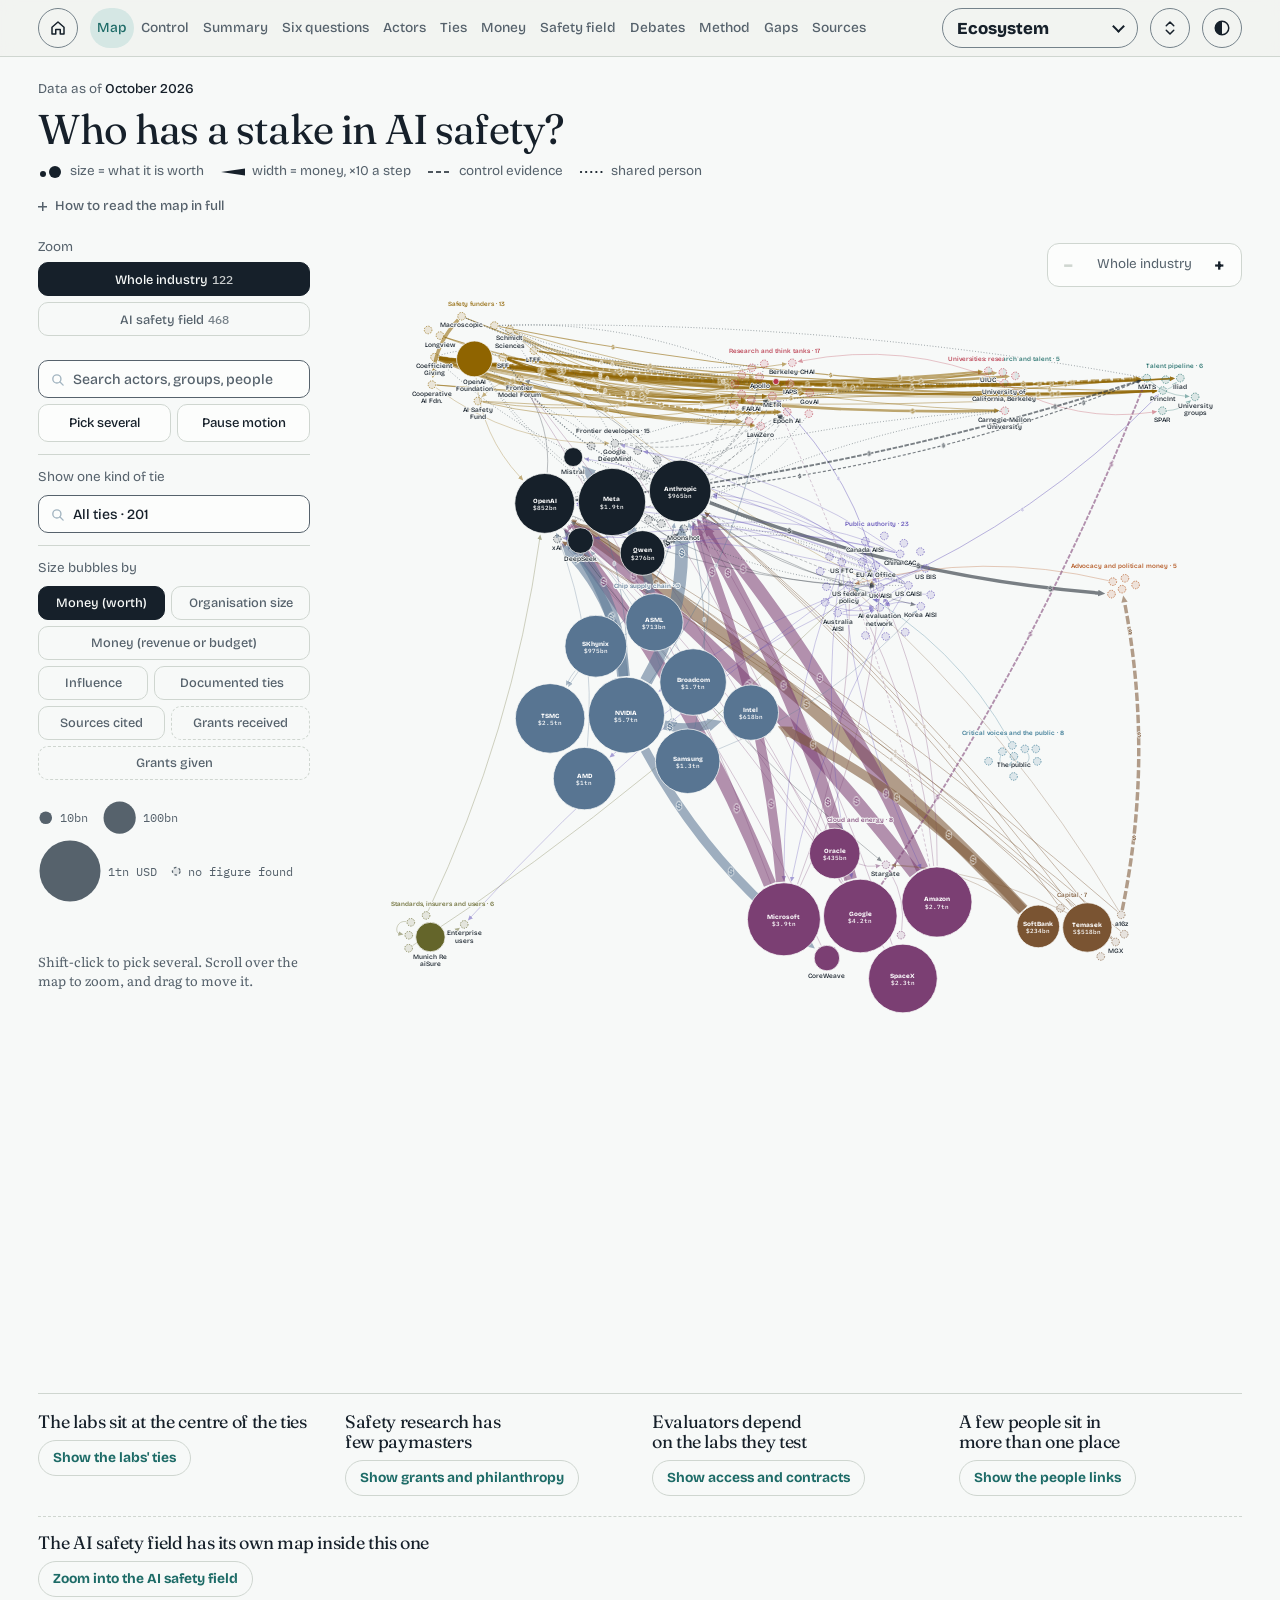
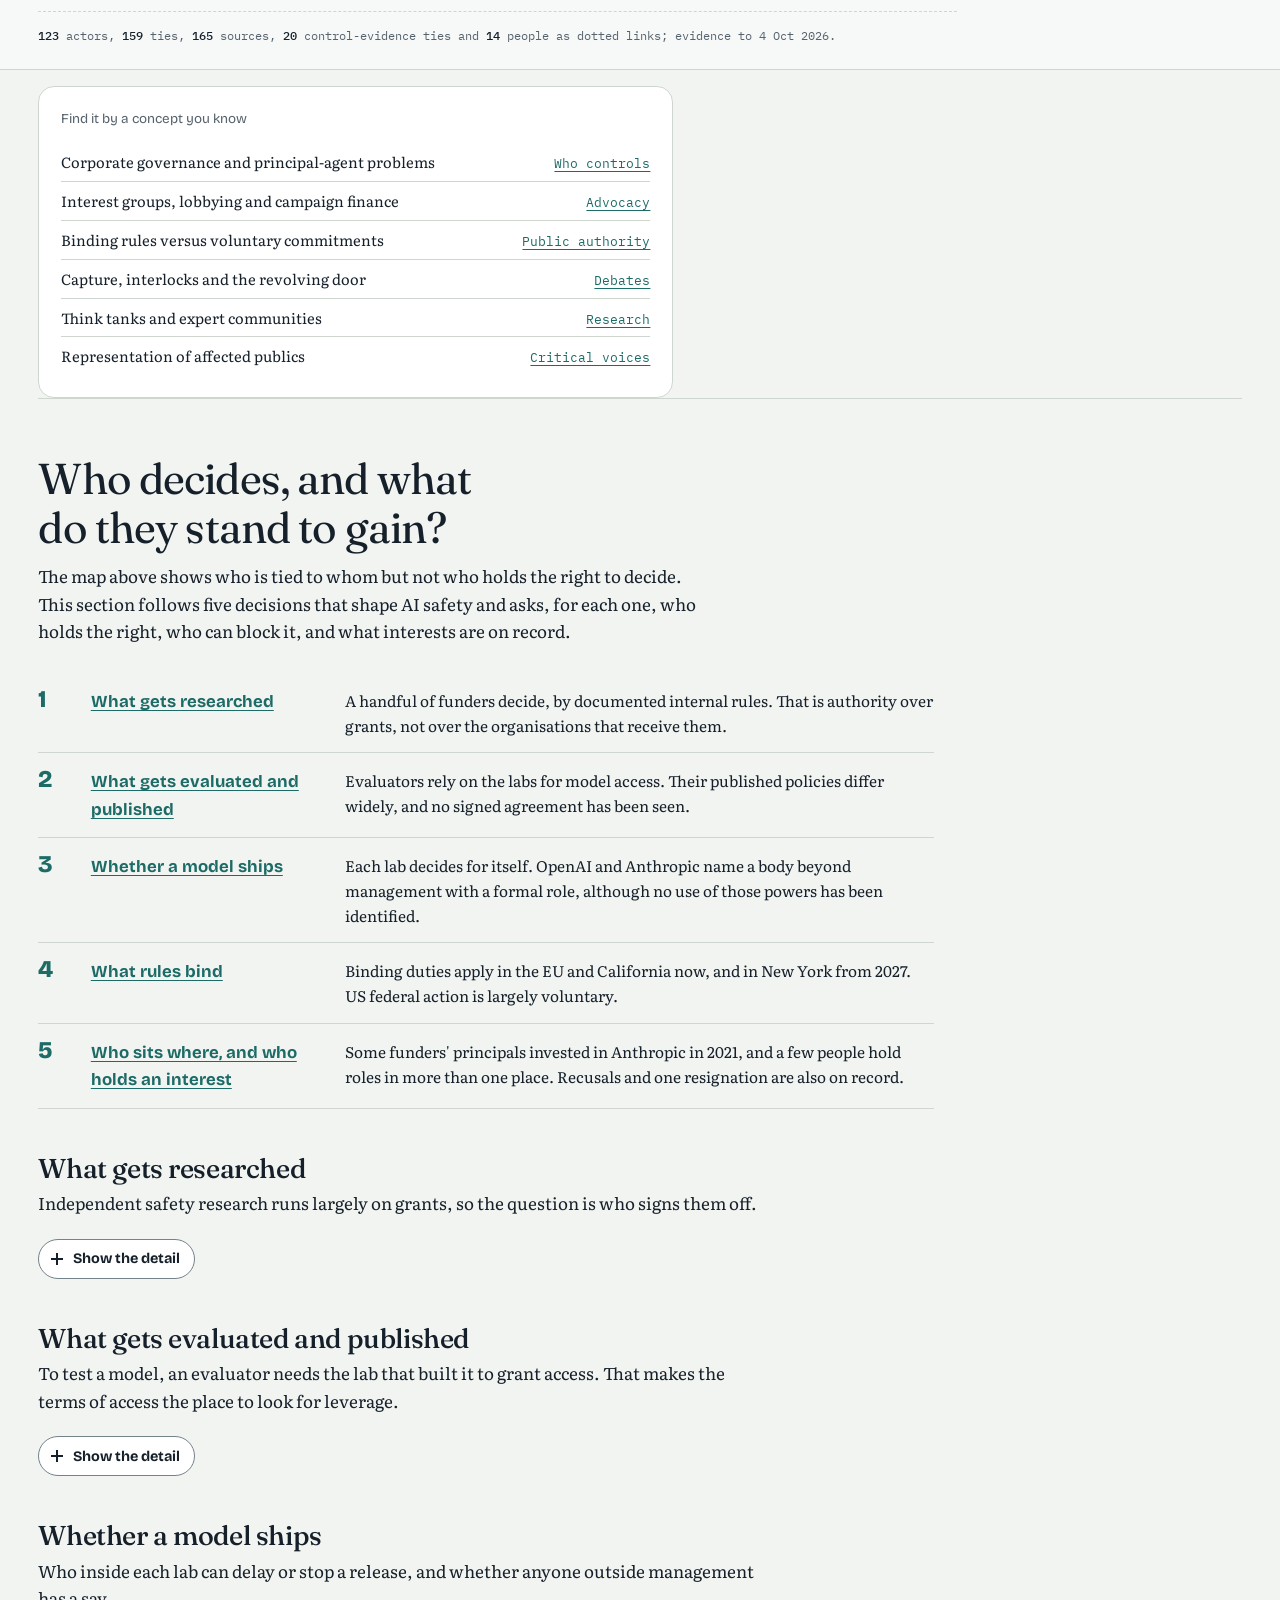
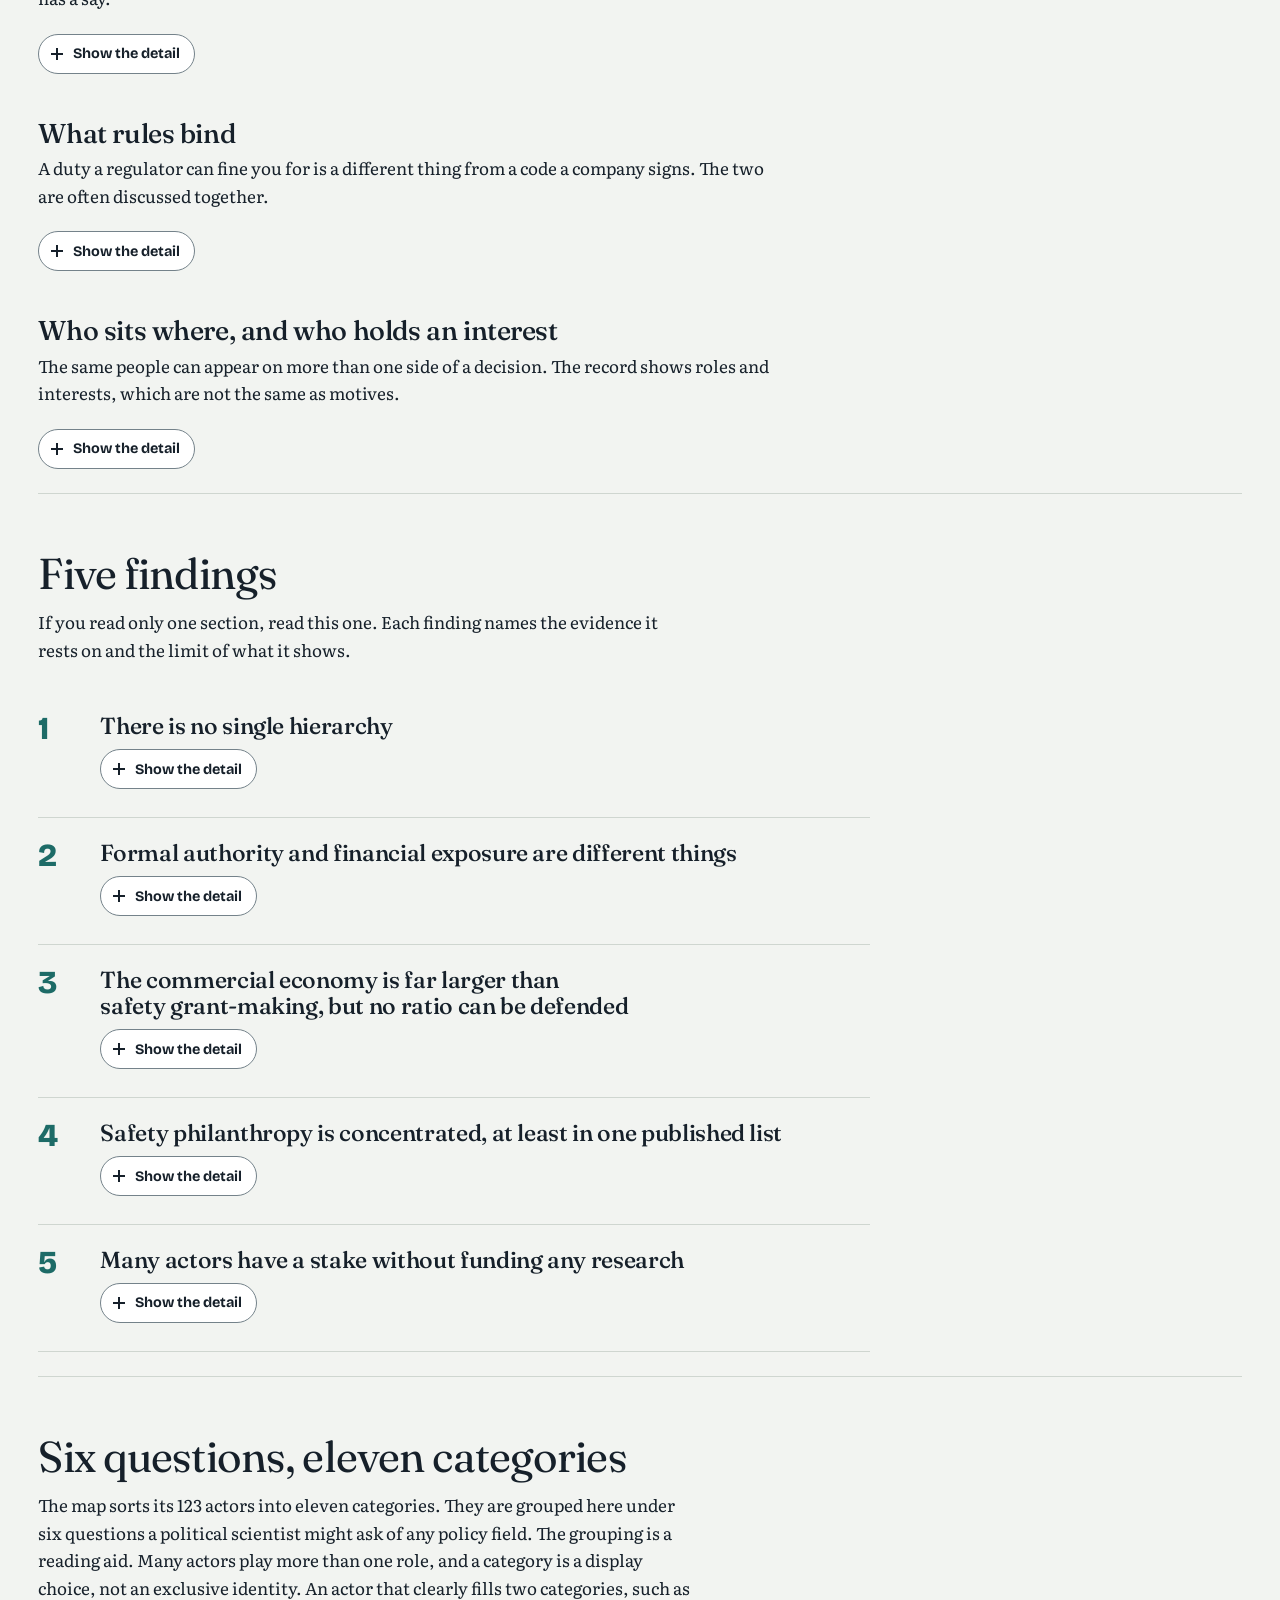
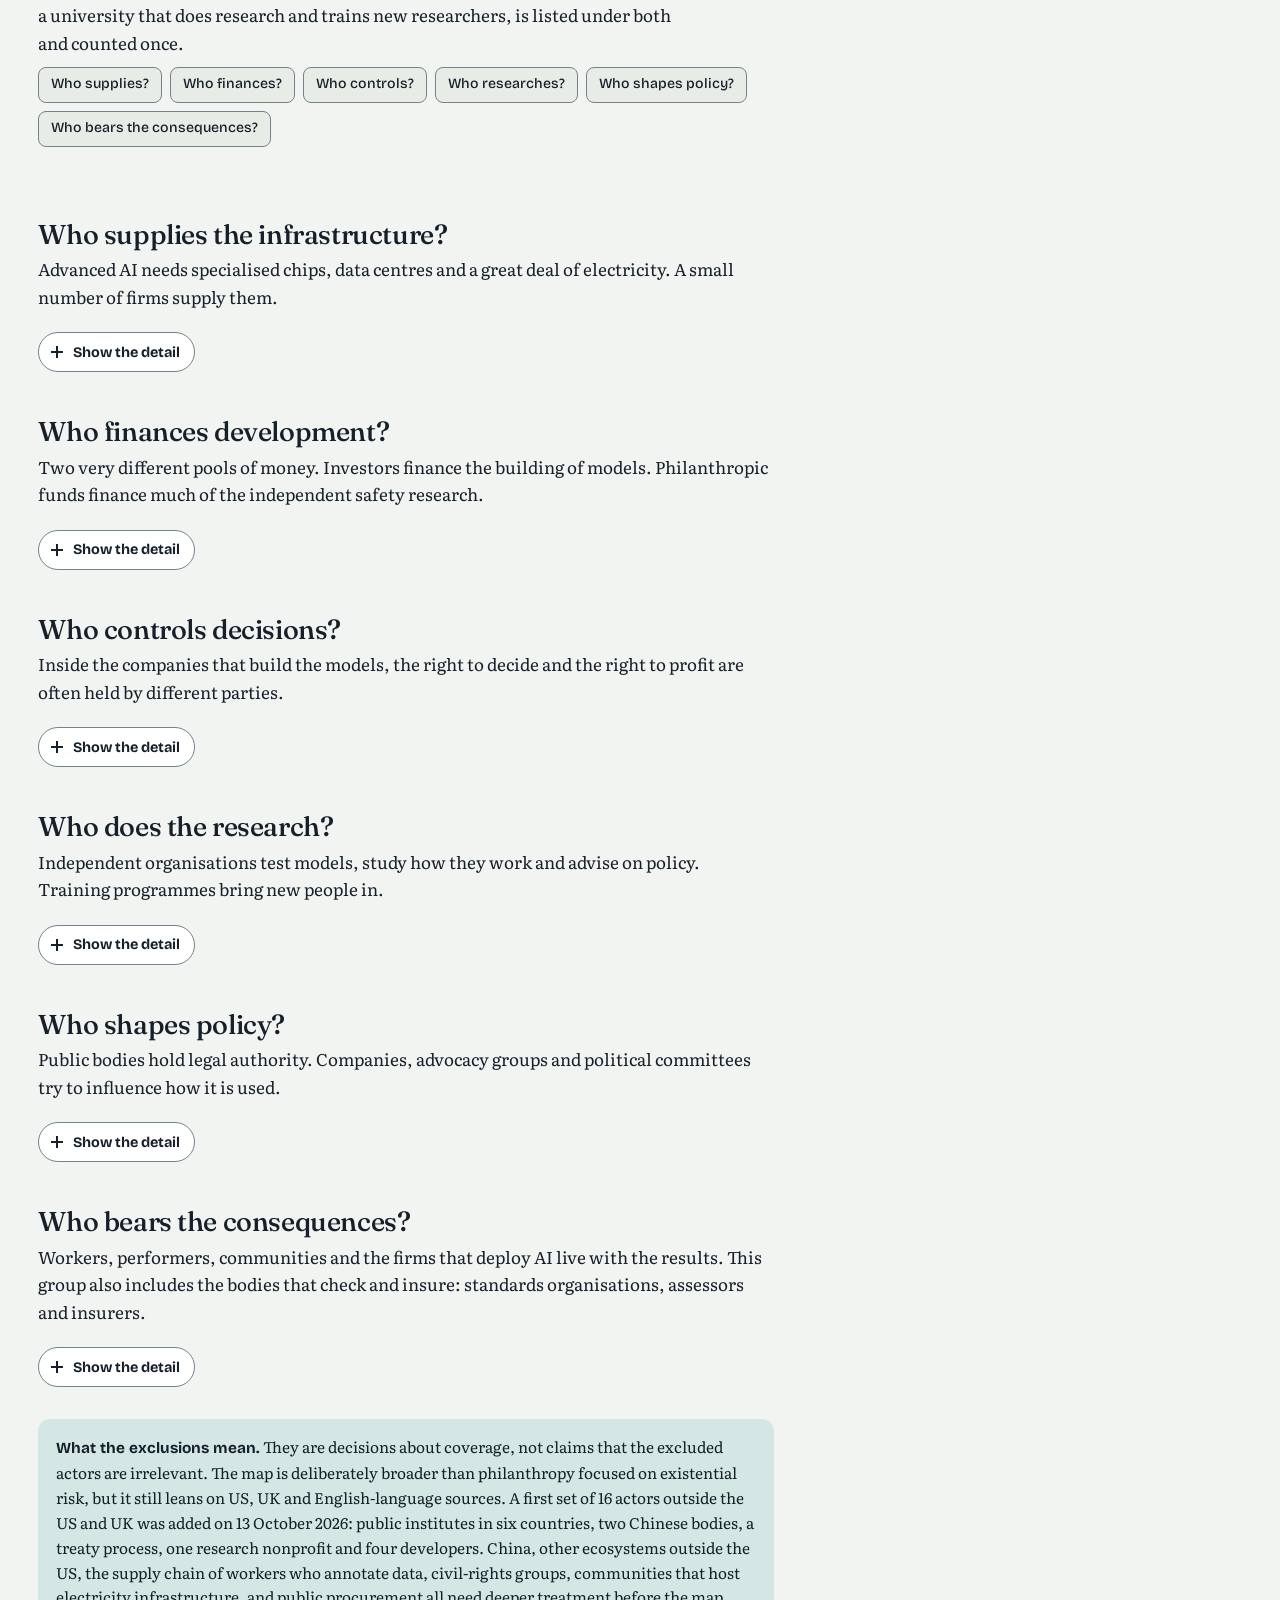
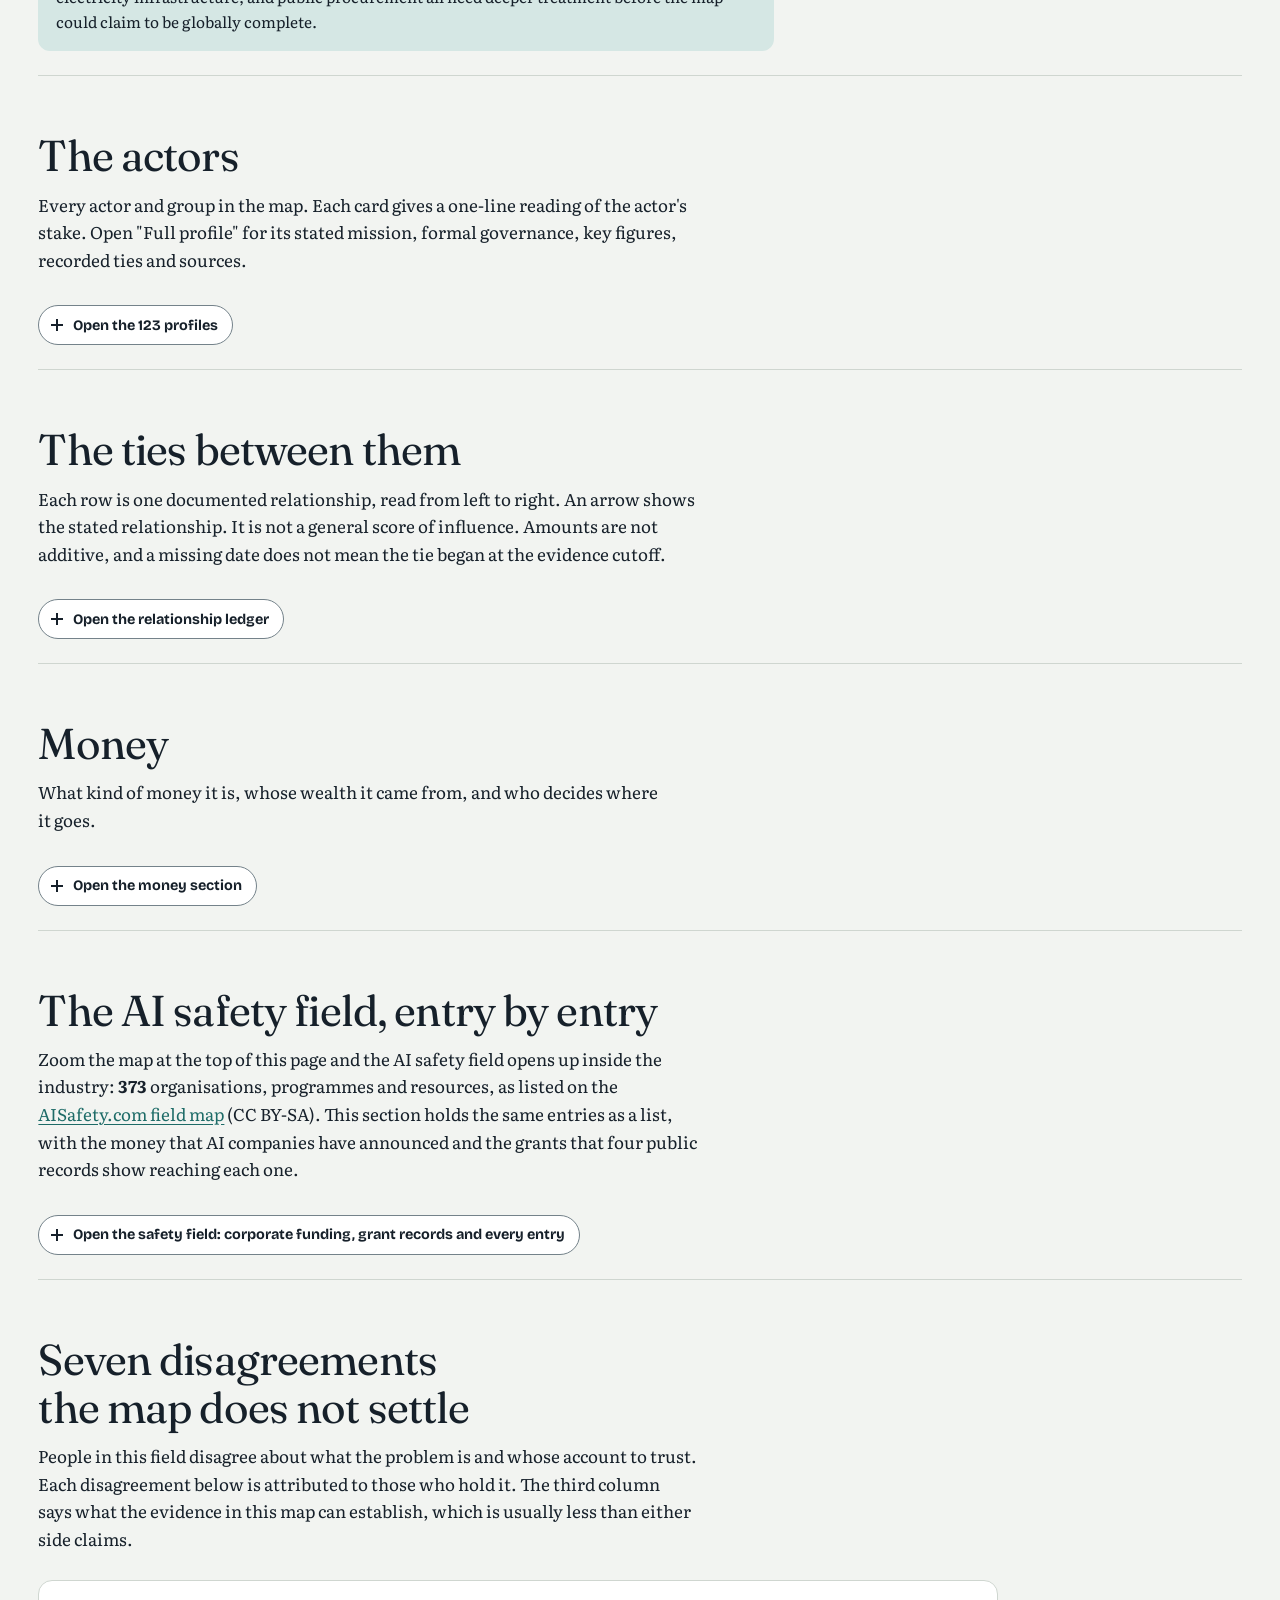
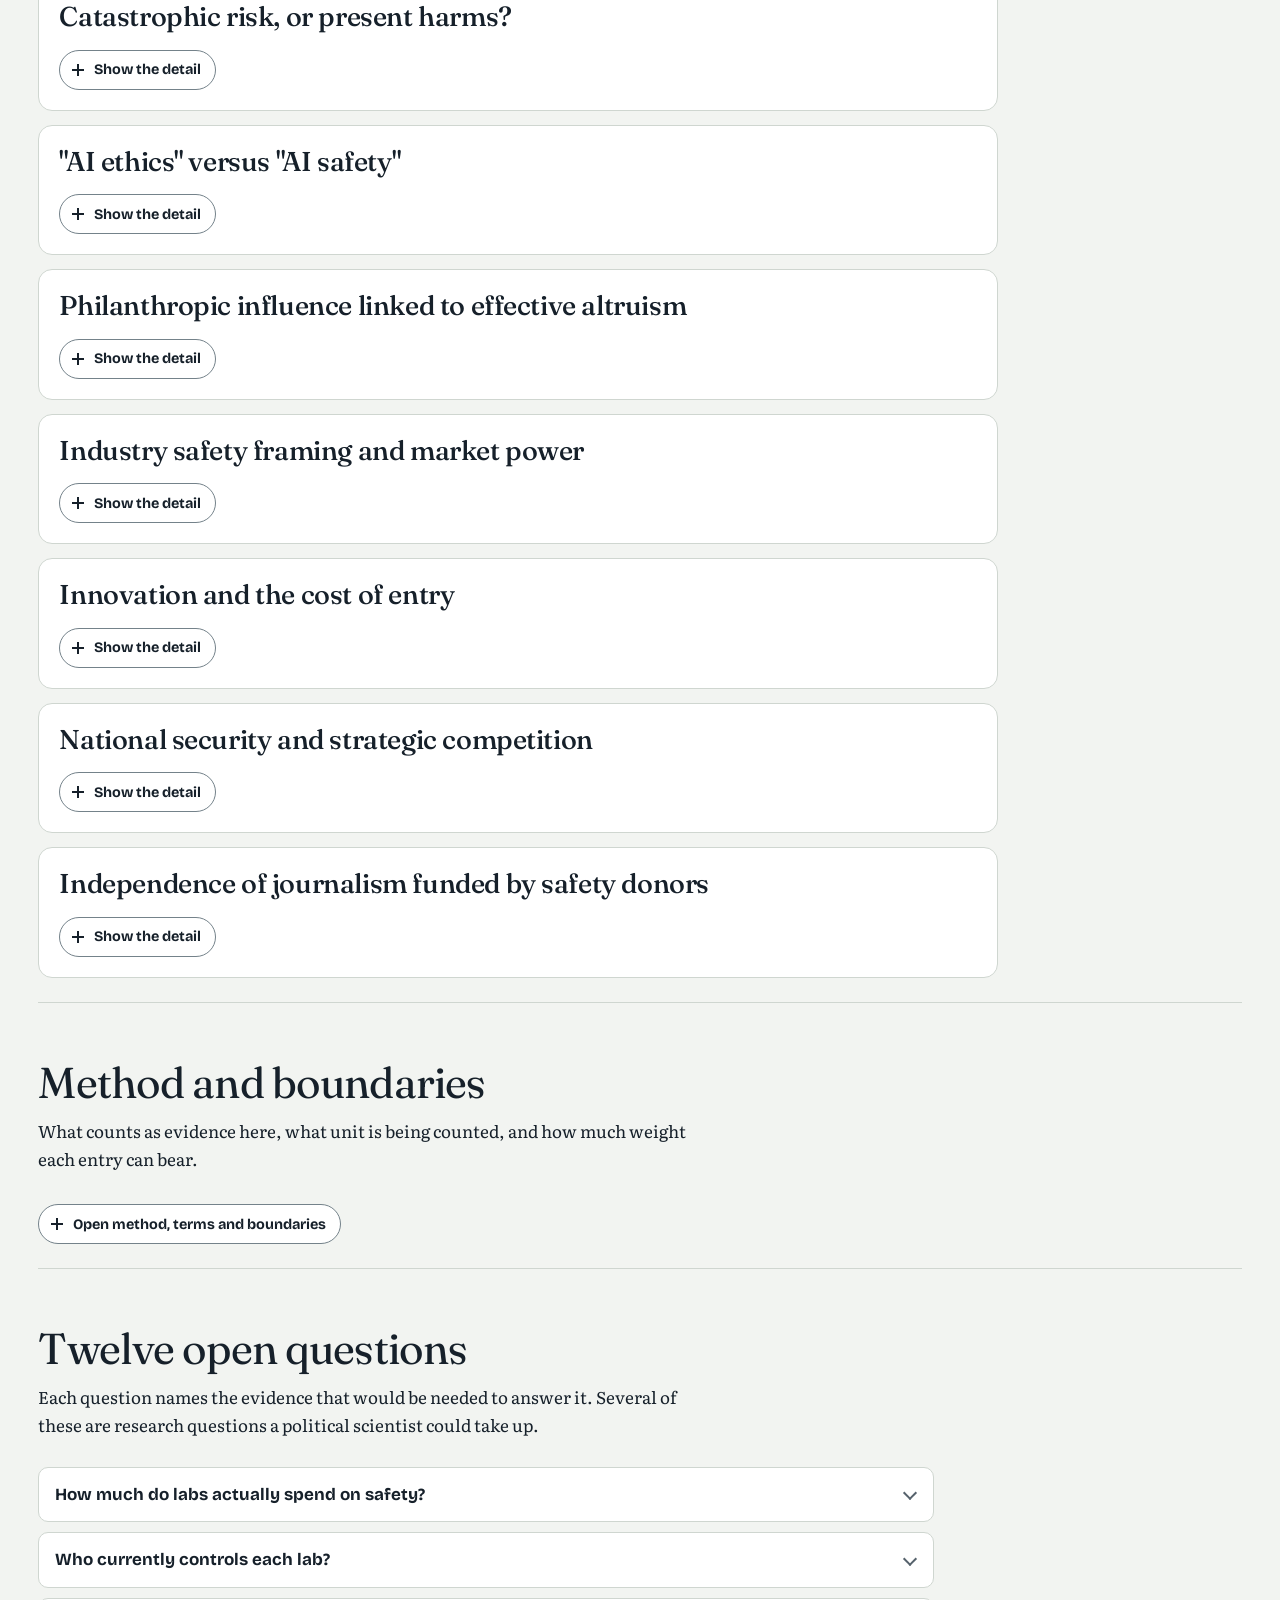
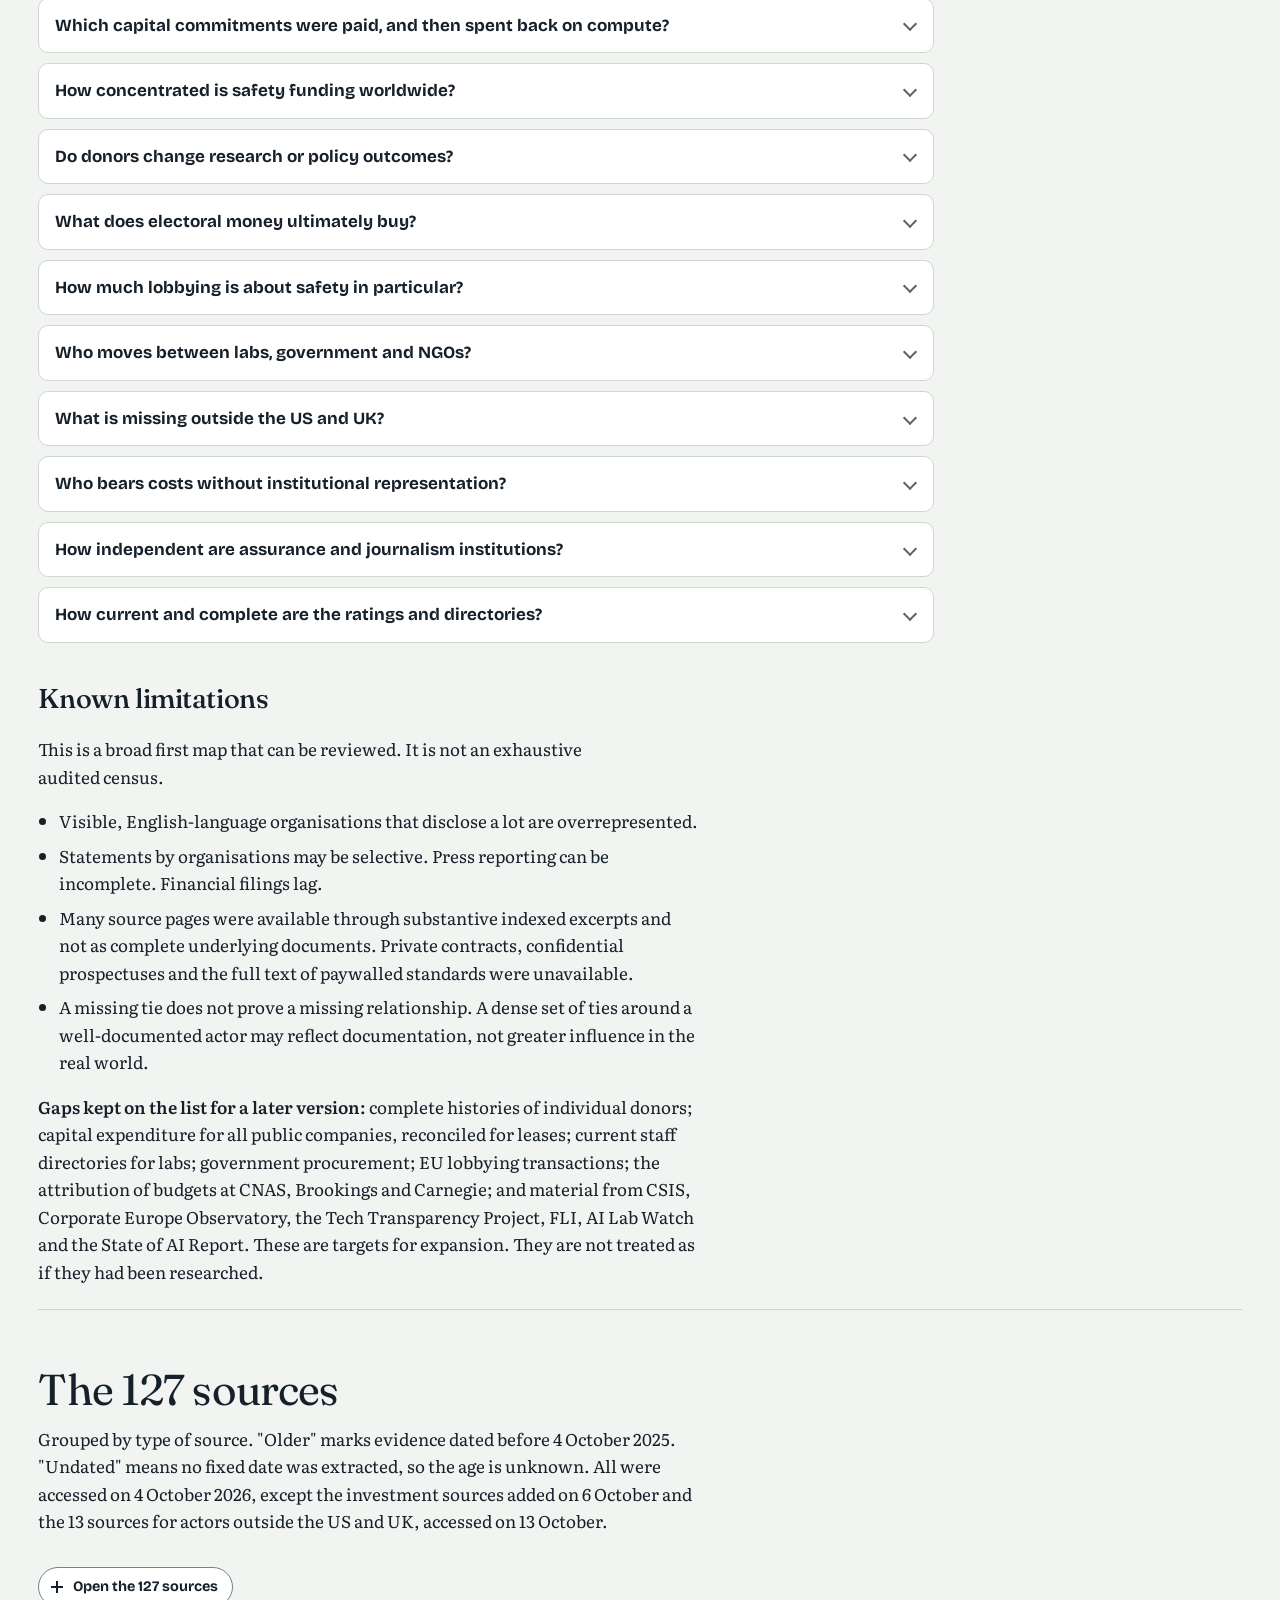
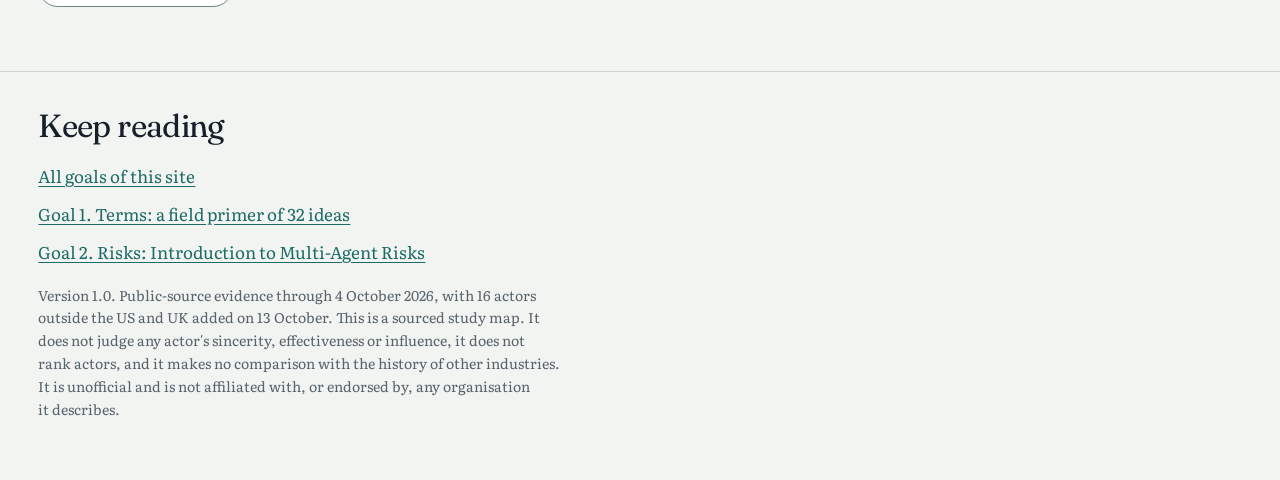
==== commit 632ecaf8: "Colour the map and the risks page from the reports palette; name Risks 'Multi-agent risks' in the pa" ====
--- a/ecosystem.html
+++ b/ecosystem.html
@@ -14,7 +14,7 @@
 <link rel="preconnect" href="https://fonts.googleapis.com">
 <link rel="preconnect" href="https://fonts.gstatic.com" crossorigin>
 <link rel="stylesheet" href="https://fonts.googleapis.com/css2?family=Fraunces:opsz,wght@9..144,300..700&family=Bricolage+Grotesque:opsz,wght@12..96,500;12..96,700;12..96,800&family=Literata:ital,opsz,wght@0,7..72,400;0,7..72,600;1,7..72,400&family=IBM+Plex+Mono:wght@400;500&display=swap">
-<link rel="stylesheet" href="site.css?v=9">
+<link rel="stylesheet" href="site.css?v=10">
 <link rel="stylesheet" href="explore.css?v=3">
 <style>
 /* Ecosystem page: a reference page. The map plate is the page header; hand-written reading sections follow, then lists drawn from ecosystem-data.js. */
@@ -37,9 +37,9 @@
 /* The map's own tokens. Its dark face is the default, like a printed chart plate; the light face follows the page's light theme.
    The group colours change with it: see the tones in ecosystem-graph.js. */
 :root { --w-bg: #07131C; --w-raise: #102433; --w-ink: #EEF3F6; --w-muted: #A3B5C1; --w-line: #27414F; --w-hi: #7FE9D8;
-  --w-soft: #DCE4EA; --w-hot: #1B3A4E; --w-in: #07131C; --w-sel: #FFFFFF; --w-shade: rgb(0 0 0 / .7); --k-a: #2EE6C8; --k-b: #F7A93B; }
+  --w-soft: #DCE4EA; --w-hot: #1B3A4E; --w-in: #07131C; --w-sel: #FFFFFF; --w-shade: rgb(0 0 0 / .7); --k-a: #DBA63E; --k-b: #9486EC; }
 :root[data-theme="light"] { --w-bg: #F7F9F8; --w-raise: #FCFDFC; --w-ink: #16202A; --w-muted: #56626C; --w-line: #CFD6D0; --w-hi: #1D6B67;
-  --w-soft: #3D4A54; --w-hot: #E3EAE7; --w-in: #FFFFFF; --w-sel: #16202A; --w-shade: rgb(0 0 0 / .22); --k-a: #0C8573; --k-b: #C4700A; }
+  --w-soft: #3D4A54; --w-hot: #E3EAE7; --w-in: #FFFFFF; --w-sel: #16202A; --w-shade: rgb(0 0 0 / .22); --k-a: #8F6400; --k-b: #5846B4; }
 .web {
   margin: 0 calc(-1 * var(--gutter)); background: var(--w-bg); color: var(--w-ink); border-bottom: 1px solid var(--w-line); padding: 22px var(--gutter) 24px; display: grid; gap: 14px; min-width: 0; color-scheme: dark; scroll-margin-top: 72px; }
 :root[data-theme="light"] .web { color-scheme: light; }
@@ -547,7 +547,7 @@
       <nav class="site-links" id="siteLinks" aria-label="Site pages">
         <a href="index.html">Goals</a>
         <a href="terms.html"><span class="n">1</span>Terms</a>
-        <a href="multi-agent-risks.html"><span class="n">2</span>Risks</a>
+        <a href="multi-agent-risks.html"><span class="n">2</span>Multi-agent risks</a>
         <a href="ecosystem.html" aria-current="page"><span class="n">3</span>Ecosystem</a>
         <a href="experiments.html">Experiments</a>
         <a href="reports.html">Reports</a>
@@ -1923,7 +1923,7 @@
 })();
 </script>
 <script src="ecosystem-control.js"></script>
-<script src="ecosystem-graph.js?v=15"></script>
+<script src="ecosystem-graph.js?v=16"></script>
 <script src="field-list.js?v=2"></script>
 <script src="explore.js?v=6"></script>
 <script src="terms.js?v=2"></script>
--- a/site.css
+++ b/site.css
@@ -17,7 +17,7 @@
   --line: #CFD6D0;
   --accent: #1D6B67;
   --accent-soft: #D5E7E4;
-  --mis: #B07A08;
+  --mis: #8F6400;
   --mis-soft: #F4E7C8;
   --con: #B8374A;
   --con-soft: #F5D9DD;
@@ -56,15 +56,15 @@
   :root:not([data-theme="light"]) {
     --bg: #0F1519; --surface: #172027; --surface-2: #1E2931; --ink: #E6ECE9; --muted: #9AA7AF; --line: #2C3943;
     --accent: #5BBDB4; --accent-soft: #173A38;
-    --mis: #E3AE45; --mis-soft: #3A2E12; --con: #EE6F80; --con-soft: #3F1D24; --col: #9C8EF2; --col-soft: #29244A;
-    --line-strong: #6E7F8A; --mis-ink: #E3AE45; --con-ink: #EE6F80; --on-fill: #0F1519; color-scheme: dark;
+    --mis: #DBA63E; --mis-soft: #3A2E12; --con: #E8667A; --con-soft: #3F1D24; --col: #9486EC; --col-soft: #29244A;
+    --line-strong: #6E7F8A; --mis-ink: #DBA63E; --con-ink: #E8667A; --on-fill: #0F1519; color-scheme: dark;
   }
 }
 :root[data-theme="dark"] {
   --bg: #0F1519; --surface: #172027; --surface-2: #1E2931; --ink: #E6ECE9; --muted: #9AA7AF; --line: #2C3943;
   --accent: #5BBDB4; --accent-soft: #173A38;
-  --mis: #E3AE45; --mis-soft: #3A2E12; --con: #EE6F80; --con-soft: #3F1D24; --col: #9C8EF2; --col-soft: #29244A;
-  --line-strong: #6E7F8A; --mis-ink: #E3AE45; --con-ink: #EE6F80; --on-fill: #0F1519; color-scheme: dark;
+  --mis: #DBA63E; --mis-soft: #3A2E12; --con: #E8667A; --con-soft: #3F1D24; --col: #9486EC; --col-soft: #29244A;
+  --line-strong: #6E7F8A; --mis-ink: #DBA63E; --con-ink: #E8667A; --on-fill: #0F1519; color-scheme: dark;
 }
 
 * { box-sizing: border-box; }
@@ -116,7 +116,7 @@
 /* Page menu: the links between the pages of the site, behind one button at the right of the bar. The button names the page it is on.
    It is one width and sits just before the theme switch on every page, so it does not move from page to page. */
 .site-menu { position: relative; flex: none; }
-.site-btn { display: inline-flex; align-items: center; justify-content: space-between; gap: 10px; box-sizing: border-box; width: 9.75rem; min-height: 40px; padding: 0 14px; background: none; border: 1px solid var(--line-strong); border-radius: 999px; color: var(--ink); font-family: var(--font-display); font-weight: 800; font-size: 1.05rem; white-space: nowrap; cursor: pointer; transition: background-color .15s; }
+.site-btn { display: inline-flex; align-items: center; justify-content: space-between; gap: 10px; box-sizing: border-box; width: 12.25rem; min-height: 40px; white-space: nowrap; padding: 0 14px; background: none; border: 1px solid var(--line-strong); border-radius: 999px; color: var(--ink); font-family: var(--font-display); font-weight: 800; font-size: 1.05rem; white-space: nowrap; cursor: pointer; transition: background-color .15s; }
 .site-btn:hover, .site-btn[aria-expanded="true"] { background: var(--surface-2); }
 .site-btn::after { content: ""; flex: none; width: 7px; height: 7px; margin-top: -3px; border: solid; border-width: 0 2px 2px 0; transform: rotate(45deg); transition: transform .16s; }
 .site-btn[aria-expanded="true"]::after { transform: rotate(-135deg); margin-top: 3px; }
@@ -132,7 +132,7 @@
   .bar:has(.chapters) .site-name svg { display: block; }
 }
 /* on a phone there is no room for the home button beside a Contents menu; Goals is the first entry of the page menu */
-@media (max-width: 480px) { .bar:has(.toc-btn) .site-name { display: none; } .site-btn { width: 9.5rem; padding: 0 12px; } }
+@media (max-width: 480px) { .bar:has(.toc-btn) .site-name { display: none; } .site-btn { width: auto; min-width: 9.5rem; padding: 0 12px; gap: 8px; font-size: .92rem; } }
 @media (max-width: 700px) {
   .site-name { width: 40px; justify-content: center; border: 1px solid var(--line-strong); border-radius: 50%; }
   .site-name span { display: none; }
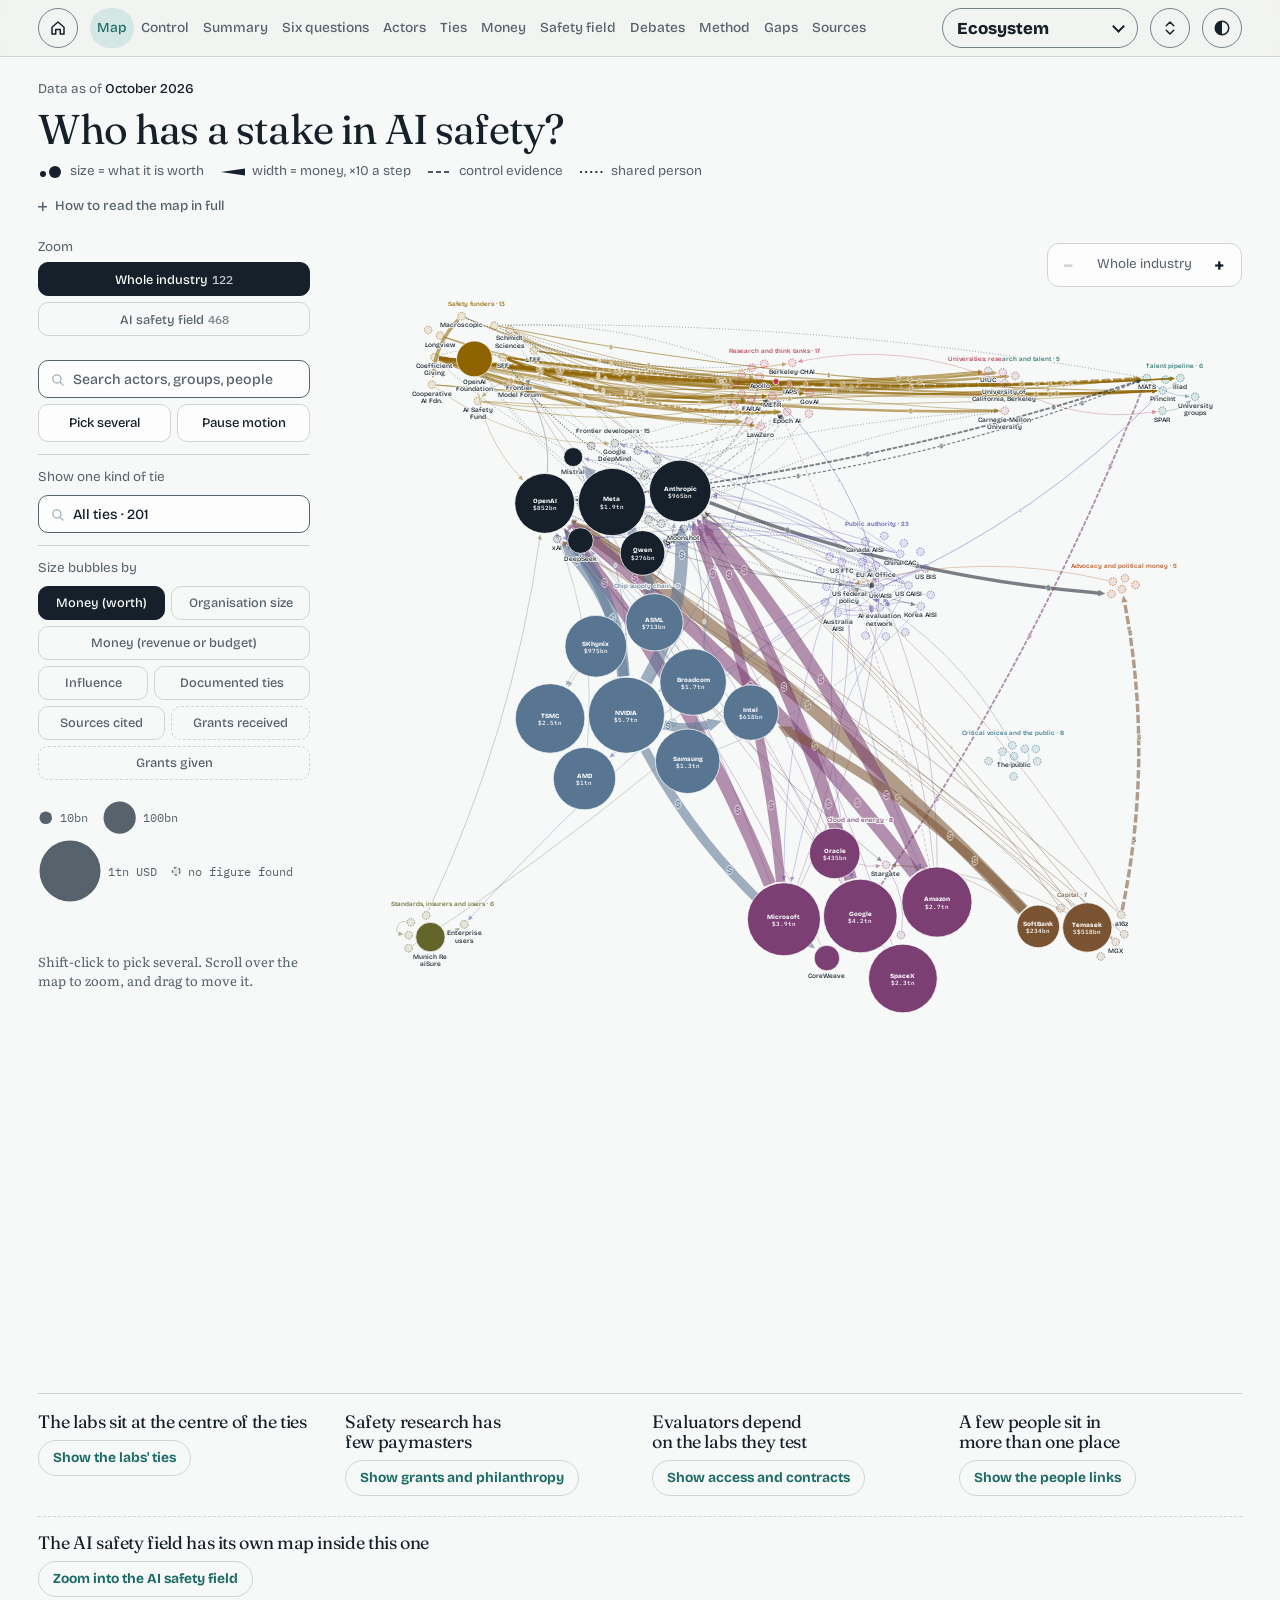
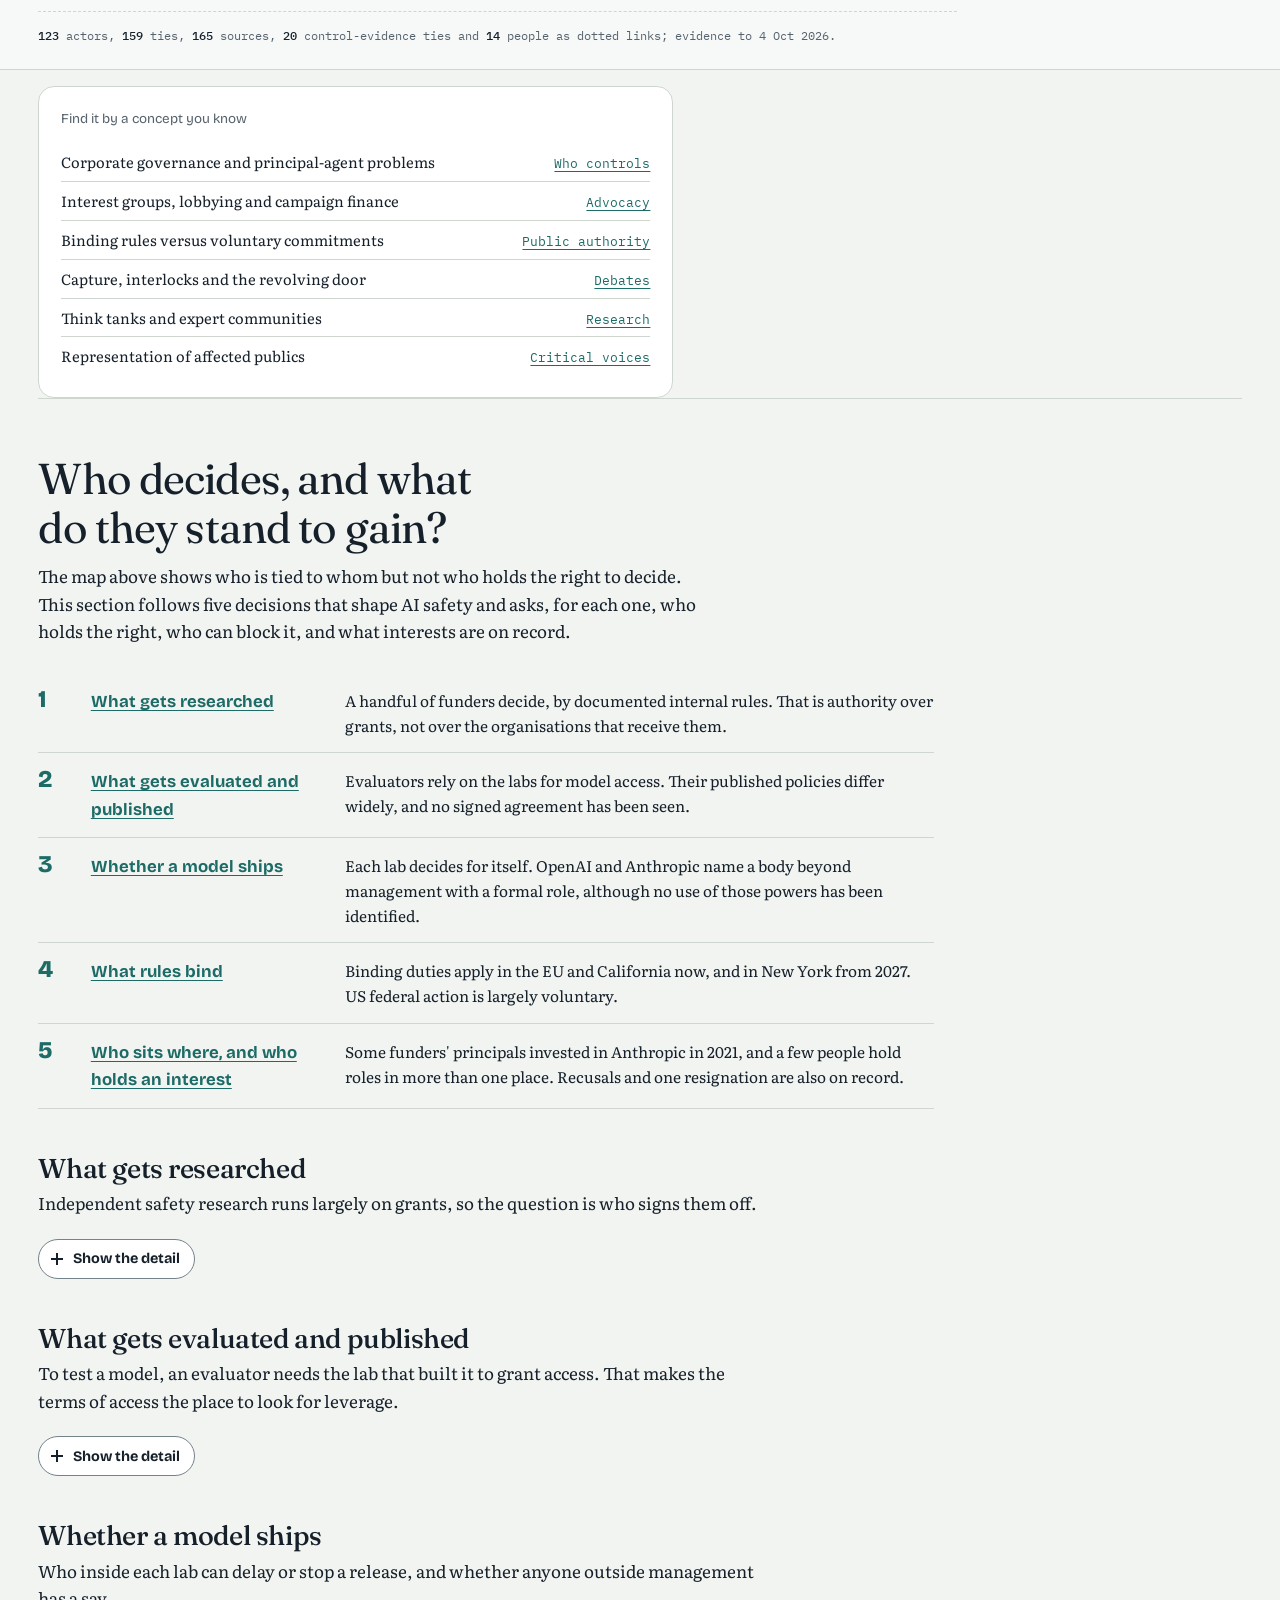
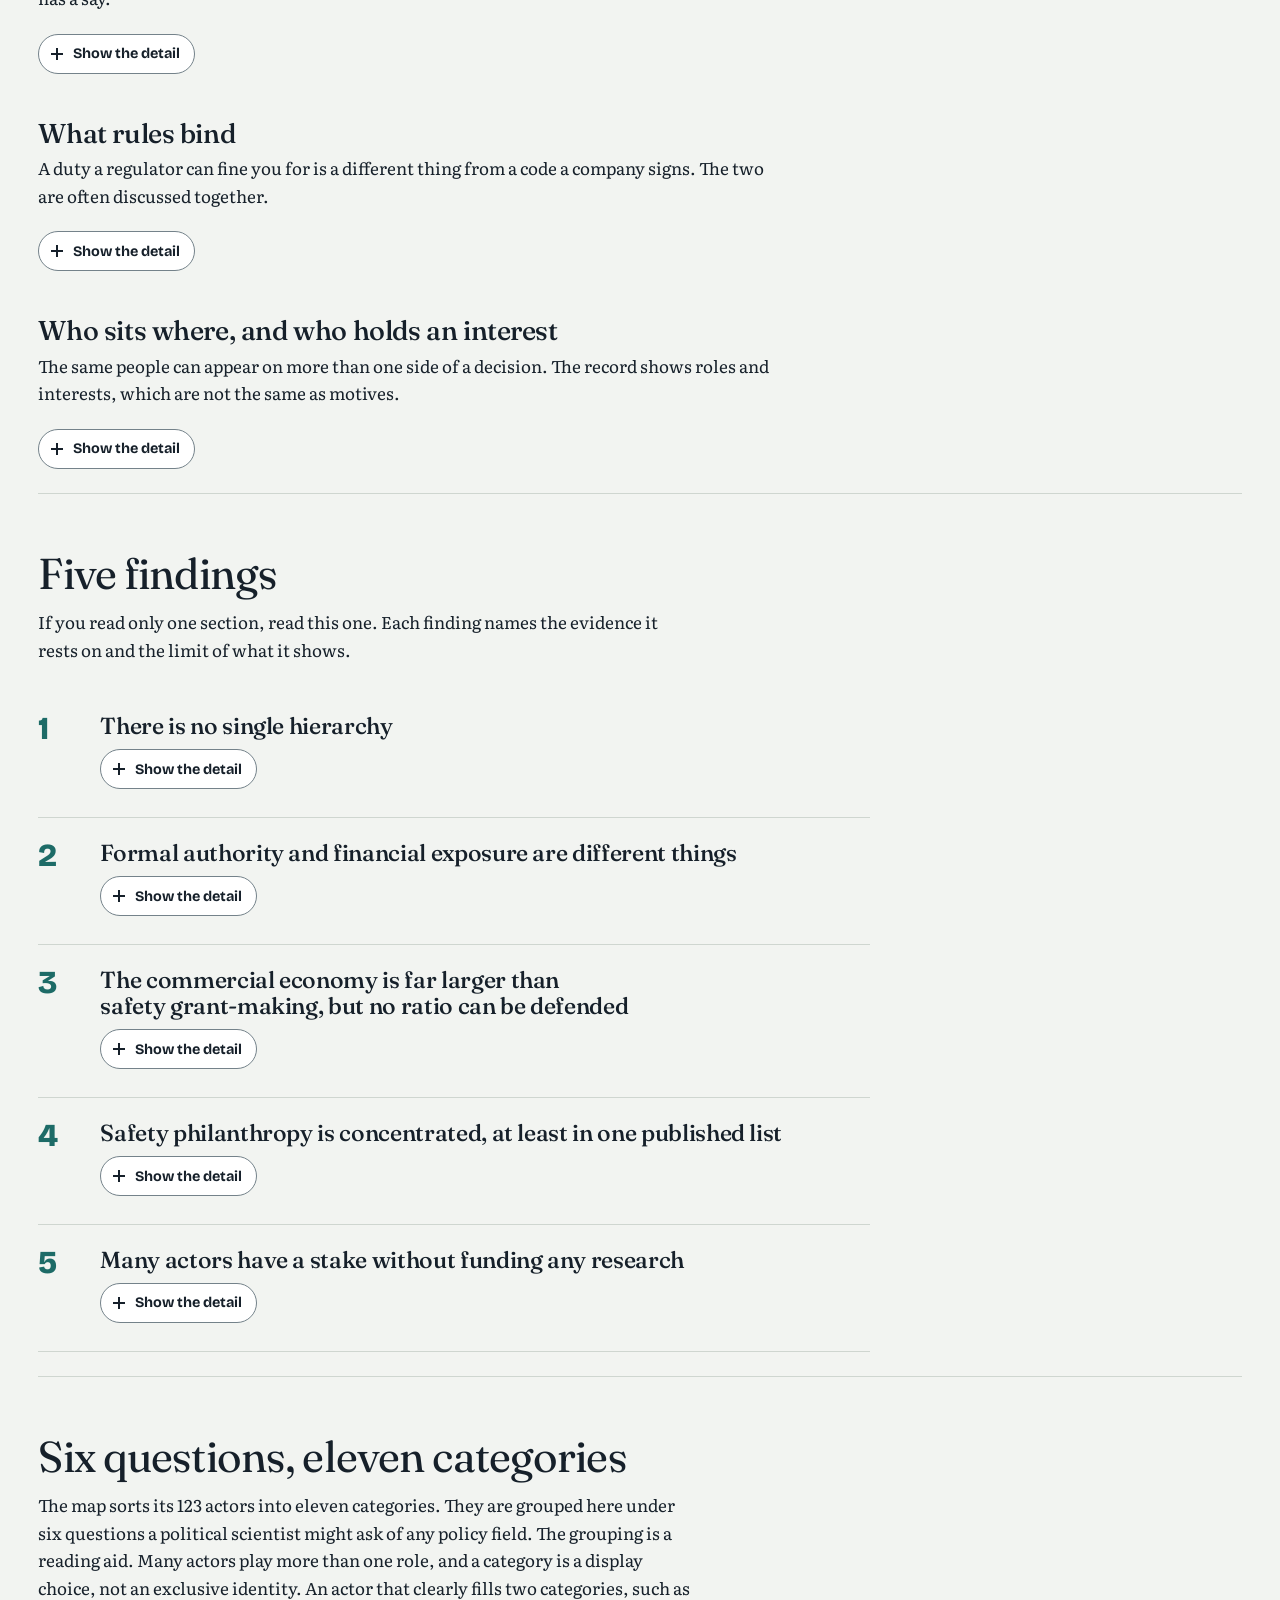
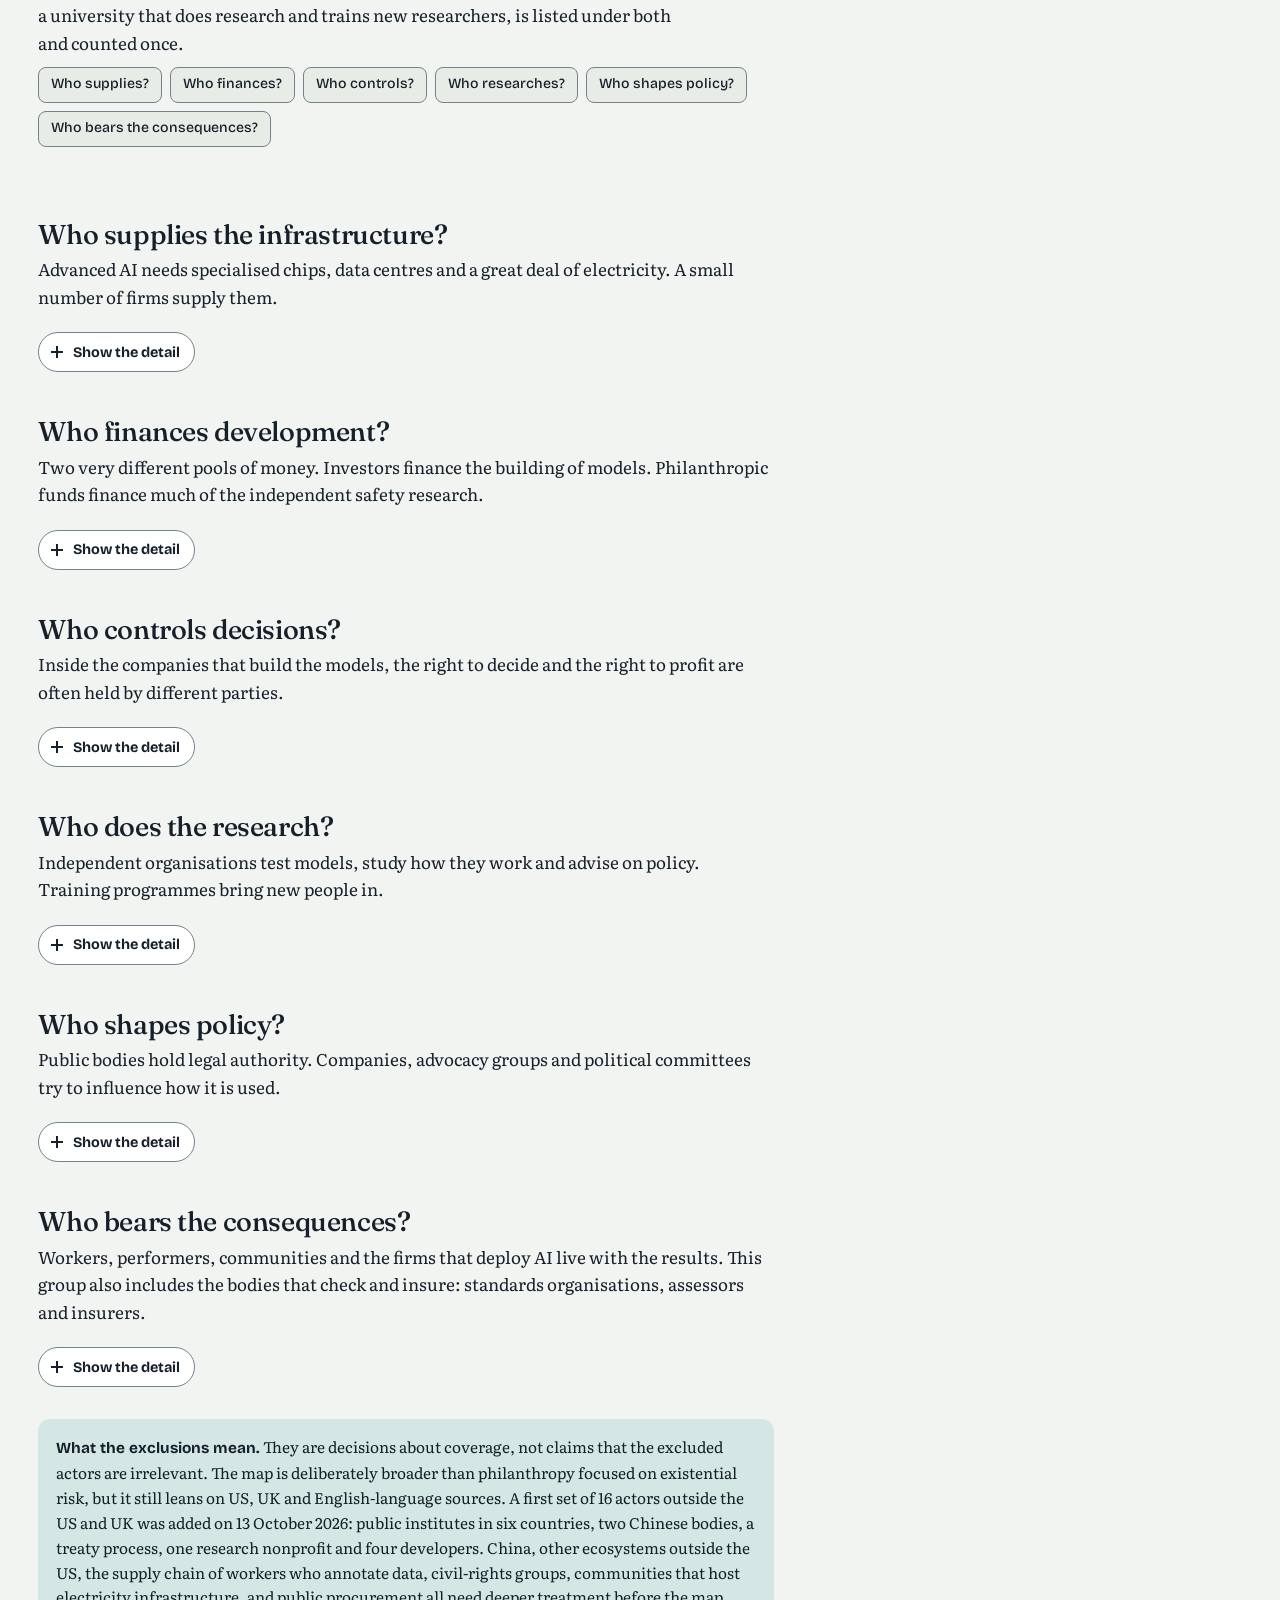
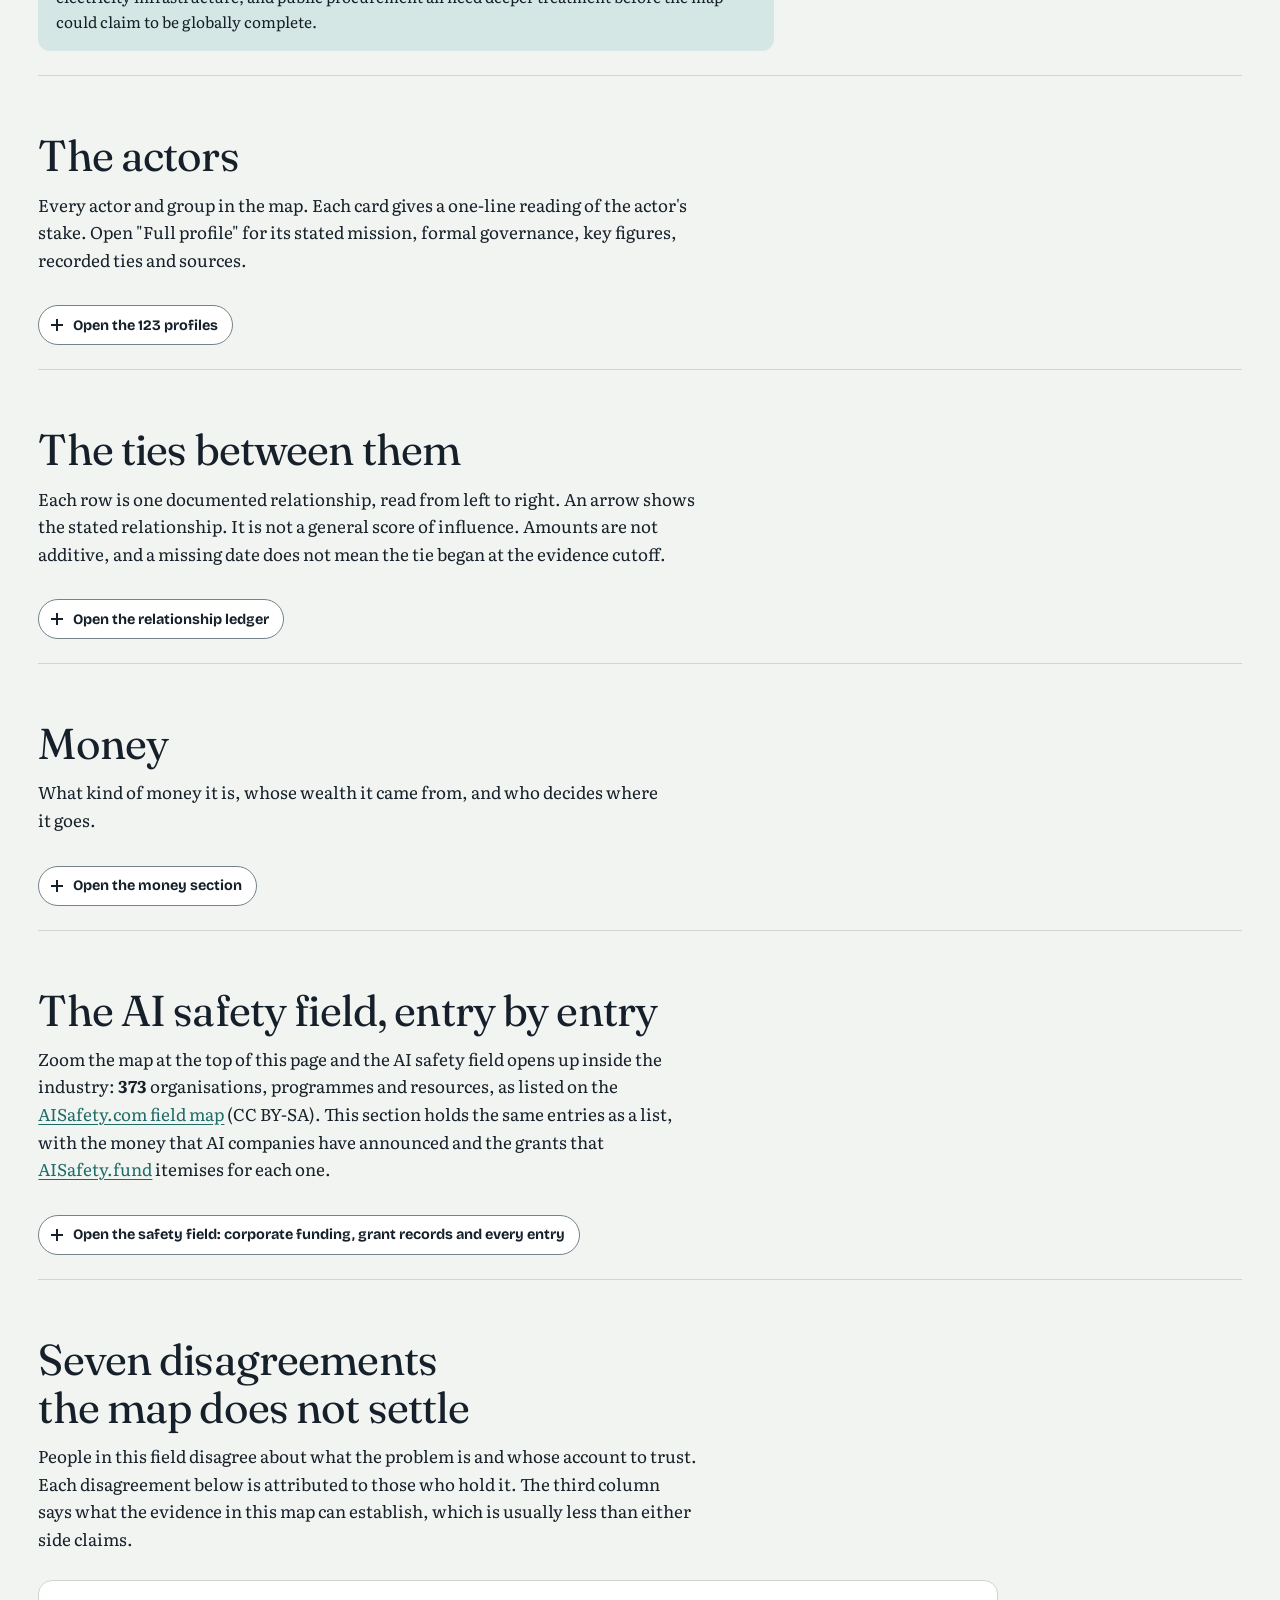
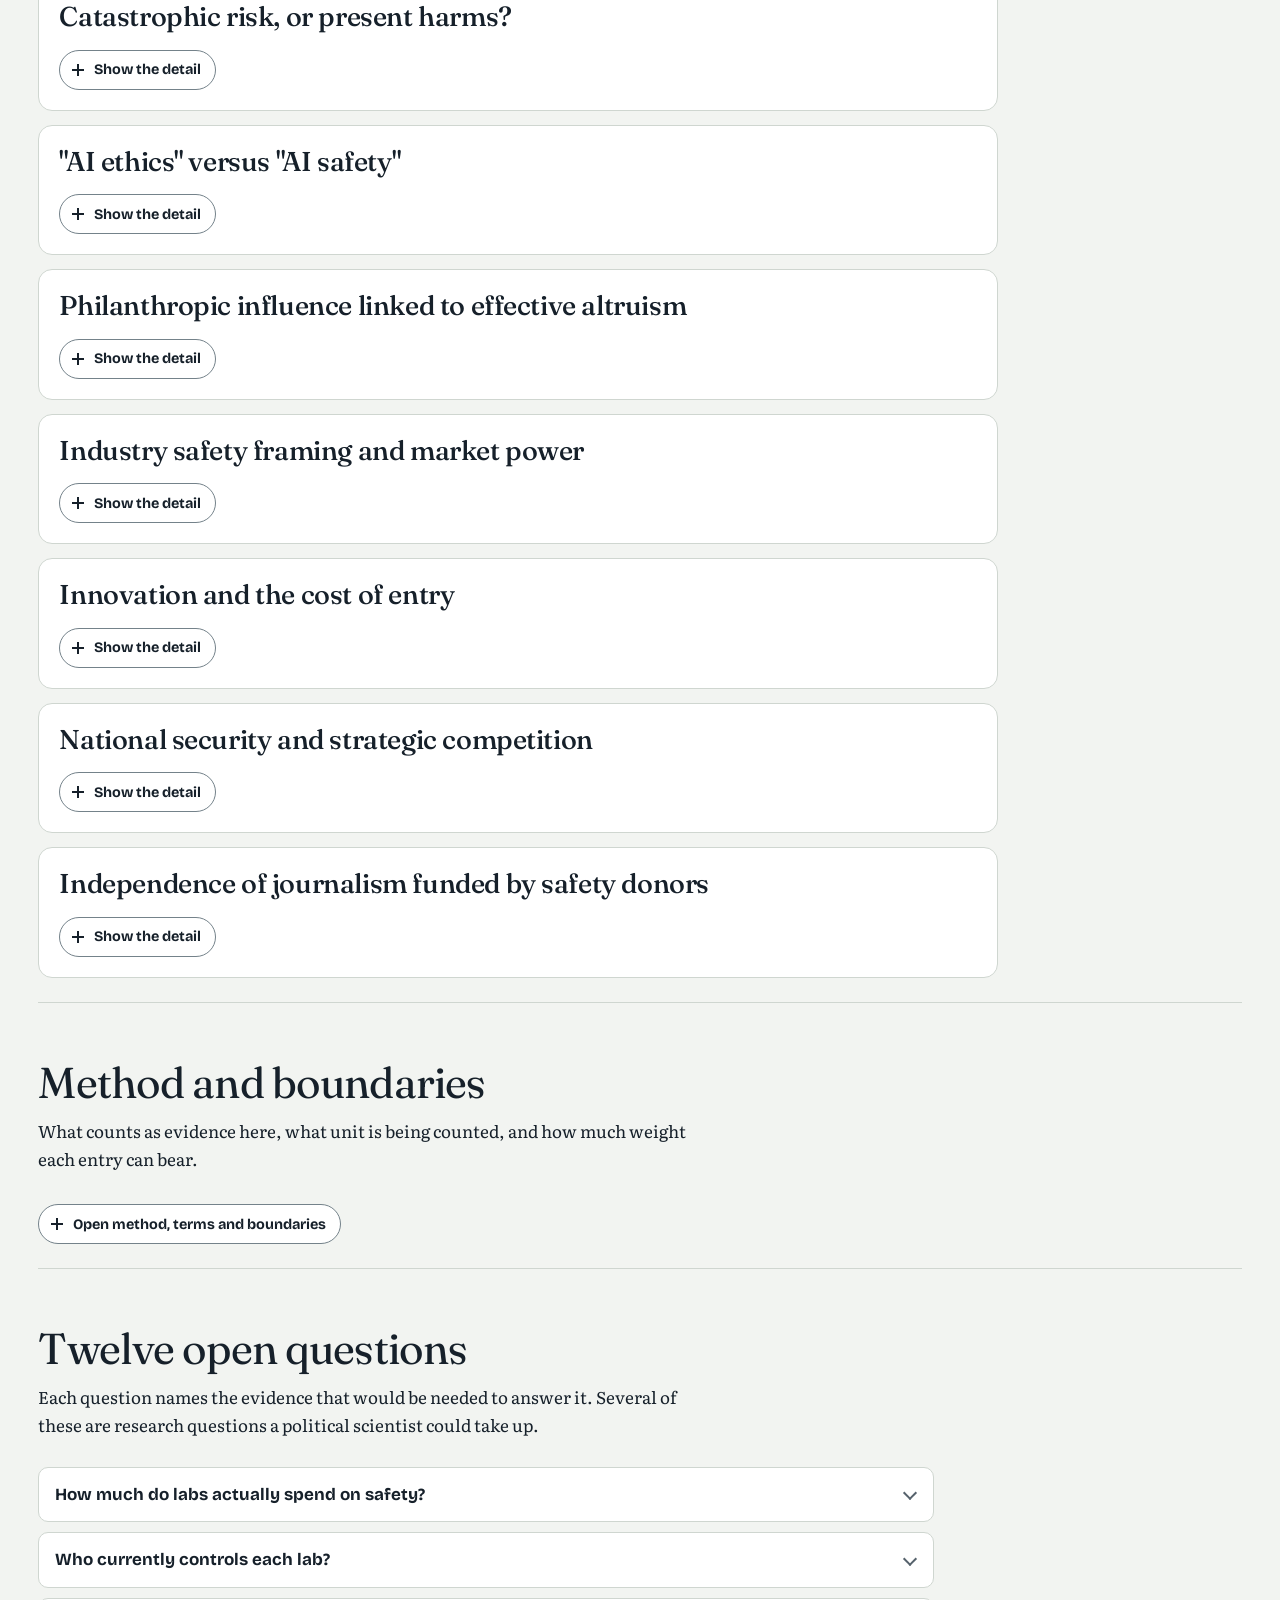
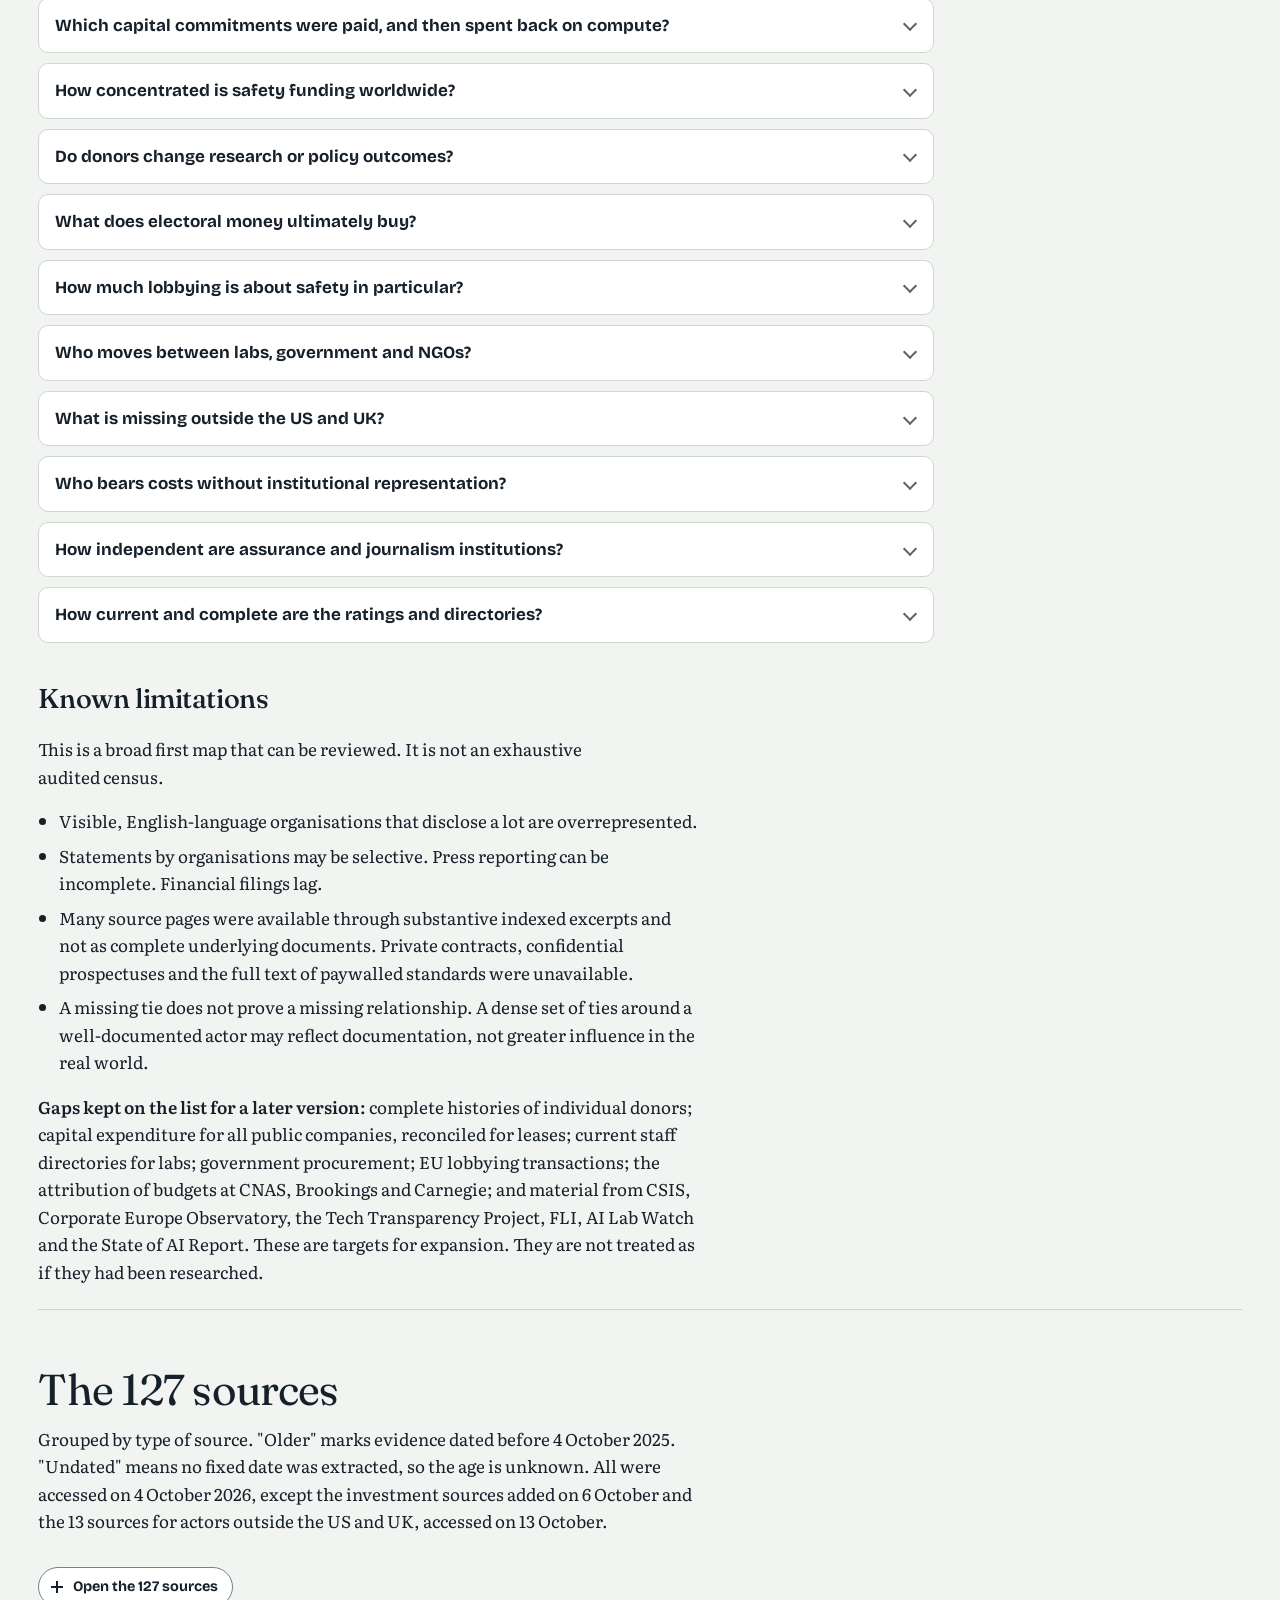
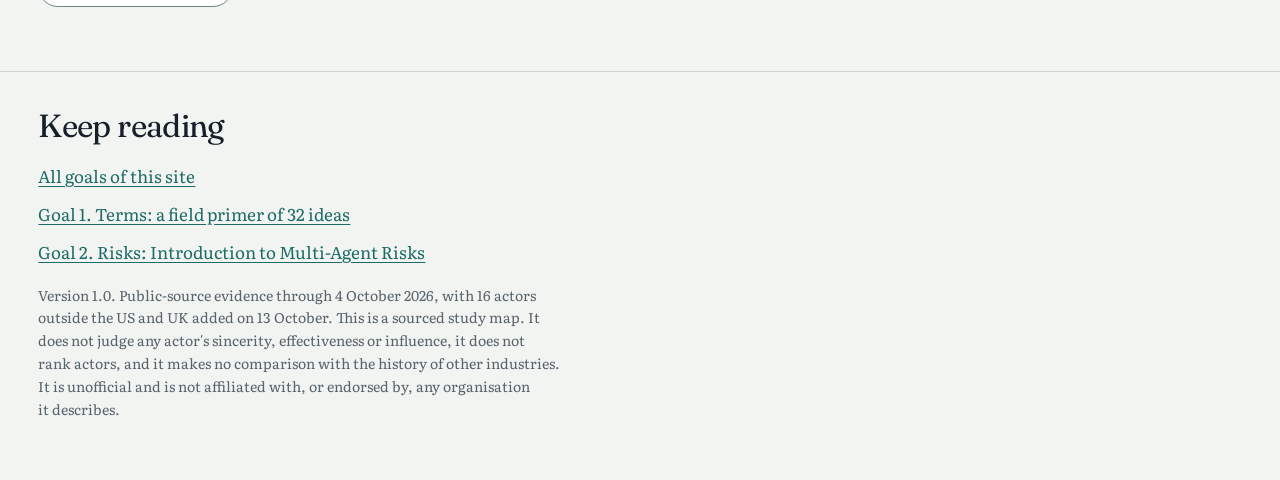
==== commit e27c9db5: "Use AISafety.fund for every grant figure; move the audit to Experiments Every grant figure on the si" ====
--- a/ecosystem.html
+++ b/ecosystem.html
@@ -637,7 +637,7 @@
         </div>
       </div>
       <div class="web-panel" id="webPanel" aria-live="polite"></div>
-      <figcaption><span class="web-facts"><b id="nActors">123</b> actors, <b id="nTies">159</b> ties, <b id="nSources">157</b> sources, <b id="nExtTies">20</b> control-evidence ties and <b id="nExtPeople">14</b> people as dotted links; evidence to 4 Oct 2026.</span><span id="webFieldNote" hidden> Zoomed in: <b id="nFieldAll">373</b> entries from the <a href="https://aisafety.com/map" rel="noopener">AISafety.com field map</a> (5 Oct 2026, CC BY-SA); <b id="nFieldShared">32</b> also on the industry map, <b id="nFieldFlows">239</b> grant arrows and <b id="nFieldCorp">22</b> company-announcement arrows.</span></figcaption>
+      <figcaption><span class="web-facts"><b id="nActors">123</b> actors, <b id="nTies">159</b> ties, <b id="nSources">157</b> sources, <b id="nExtTies">20</b> control-evidence ties and <b id="nExtPeople">14</b> people as dotted links; evidence to 4 Oct 2026.</span><span id="webFieldNote" hidden> Zoomed in: <b id="nFieldAll">373</b> entries from the <a href="https://aisafety.com/map" rel="noopener">AISafety.com field map</a> (5 Oct 2026, CC BY-SA); <b id="nFieldShared">32</b> also on the industry map, <b id="nFieldFlows">239</b> grant arrows from <a href="https://aisafety.fund/" rel="noopener">AISafety.fund</a> and <b id="nFieldCorp">22</b> company-announcement arrows.</span></figcaption>
     </figure>
 
     <div class="readrow">
@@ -1370,7 +1370,7 @@
     <section class="chapter" id="field">
       <div class="chapter-head">
         <h2>The AI safety field, entry by entry</h2>
-        <p style="max-width:var(--measure)">Zoom the map at the top of this page and the AI safety field opens up inside the industry: <b id="nFieldEntries">373</b> organisations, programmes and resources, as listed on the <a href="https://aisafety.com/map" rel="noopener">AISafety.com field map</a> (CC BY-SA). This section holds the same entries as a list, with the money that AI companies have announced and the grants that four public records show reaching each one.</p>
+        <p style="max-width:var(--measure)">Zoom the map at the top of this page and the AI safety field opens up inside the industry: <b id="nFieldEntries">373</b> organisations, programmes and resources, as listed on the <a href="https://aisafety.com/map" rel="noopener">AISafety.com field map</a> (CC BY-SA). This section holds the same entries as a list, with the money that AI companies have announced and the grants that <a href="https://aisafety.fund/" rel="noopener">AISafety.fund</a> itemises for each one.</p>
       </div>
 
       <div class="sub" id="field-company">
@@ -1389,23 +1389,23 @@
       </div>
 
       <div class="sub" id="field-records">
-        <h3>The four grant records behind the money arrows</h3>
+        <h3>The funders behind the money arrows</h3>
         <div class="prose">
-          <p>Each arrow added in the zoomed view is one funder's public record for one recipient. The record's rows that name the recipient are listed one by one and added up inside that record. Totals from different records are never added together: they cover different years, they count different things (a grant listed, a grant recommended to a donor, a grant paid out, money raised on a platform), and one funder's grant is sometimes passed on by another. The Effective Altruism Funds database is one record that holds two funds, so it takes two rows of the table and the map draws five funders from four records.</p>
-        </div>
-        <div class="tbl-box" tabindex="0" role="region" aria-label="Grant records read for the zoomed map">
+          <p>Every grant figure here is from <a href="https://aisafety.fund/" rel="noopener">AISafety.fund</a> (CC BY-NC-SA 4.0): its counted AI safety grants, pulled through its MCP server on <span id="fundPulled">15 November 2026</span> into a local copy of the database. AISafety.fund counts each dollar once, at the funder that chose the recipient. Each arrow in the zoomed view is one funder's grants to one entry, listed one by one. Coefficient Giving's programmes are taken together as one funder. Funders that are not bubbles on the map still appear in each entry's list below.</p>
+        </div>
+        <div class="tbl-box" tabindex="0" role="region" aria-label="Funders in AISafety.fund, largest first">
           <table class="tbl">
-            <thead><tr><th>Record</th><th>What a row is</th><th>Rows read</th><th>Sum of all rows</th><th>Rows that reach a bubble</th><th>Sum of those rows</th></tr></thead>
+            <thead><tr><th>Funder</th><th>What a row is</th><th>Rows</th><th>Sum of all rows</th><th>Rows that reach an entry</th><th>Sum of those rows</th></tr></thead>
             <tbody class="needs-data" id="fieldRecords"></tbody>
           </table>
         </div>
-        <p class="small" style="max-width:var(--measure)">A row reaches a bubble when its recipient matches an organisation on the map by name, or by the web address the record links to. A grant to a university counts for a lab there only where the record names the lab. Grants to individuals are left out, because people are not bubbles on this map. A sum is given for one record at a time and no column is added down.</p>
-        <p class="small" style="max-width:var(--measure)"><strong>What is missing.</strong> Coefficient Giving's grants to organisations that work on several causes, Longview Philanthropy, the AI Safety Tactical Opportunities Fund, Founders Pledge, Schmidt Sciences, the Future of Life Institute, the Navigation Fund, government programmes and the AI companies' own grant schemes are on the map, but no row-by-row list from them was read for this version. Company revenue, government budgets and private gifts are in none of the four records. An entry with no grant below has no row in these records, which is not the same as no funding.</p>
+        <p class="small" style="max-width:var(--measure)">A row reaches an entry when its recipient matches an organisation on the map by name, short name or an earlier name ("X (via Jaan Tallinn)" counts for X). People AISafety.fund leaves unnamed are never attached to an organisation. The table shows the fifteen largest funders.</p>
+        <p class="small" style="max-width:var(--measure)"><strong>What is missing.</strong> Company revenue, government budgets, investment and private gifts that AISafety.fund does not itemise. An entry with no grant below has no row in AISafety.fund, which is not the same as no funding.</p>
       </div>
 
       <div class="sub" id="field-top">
-        <h3>The largest totals in each record</h3>
-        <p class="small" style="max-width:var(--measure)">For each record, the recipients on the map with the most money in that record alone. Use "Show on the map" on any entry further down to see its arrows.</p>
+        <h3>The largest totals from each funder</h3>
+        <p class="small" style="max-width:var(--measure)">For the six largest funders, the entries on the map with the most money from that funder. Use "Show on the map" on any entry further down to see its arrows.</p>
         <div class="labgrid needs-data" id="fieldTop"></div>
       </div>
 
@@ -1640,7 +1640,7 @@
 <script src="ecosystem-data.js?v=7"></script>
 <script src="control-data.js?v=2"></script>
 <script src="size-data.js?v=4"></script>
-<script src="field-data.js?v=6"></script>
+<script src="field-data.js?v=7"></script>
 <script src="site.js?v=4"></script>
 <script>
 (function () {
@@ -1923,8 +1923,8 @@
 })();
 </script>
 <script src="ecosystem-control.js"></script>
-<script src="ecosystem-graph.js?v=16"></script>
-<script src="field-list.js?v=2"></script>
+<script src="ecosystem-graph.js?v=17"></script>
+<script src="field-list.js?v=3"></script>
 <script src="explore.js?v=6"></script>
 <script src="terms.js?v=2"></script>
 <script>
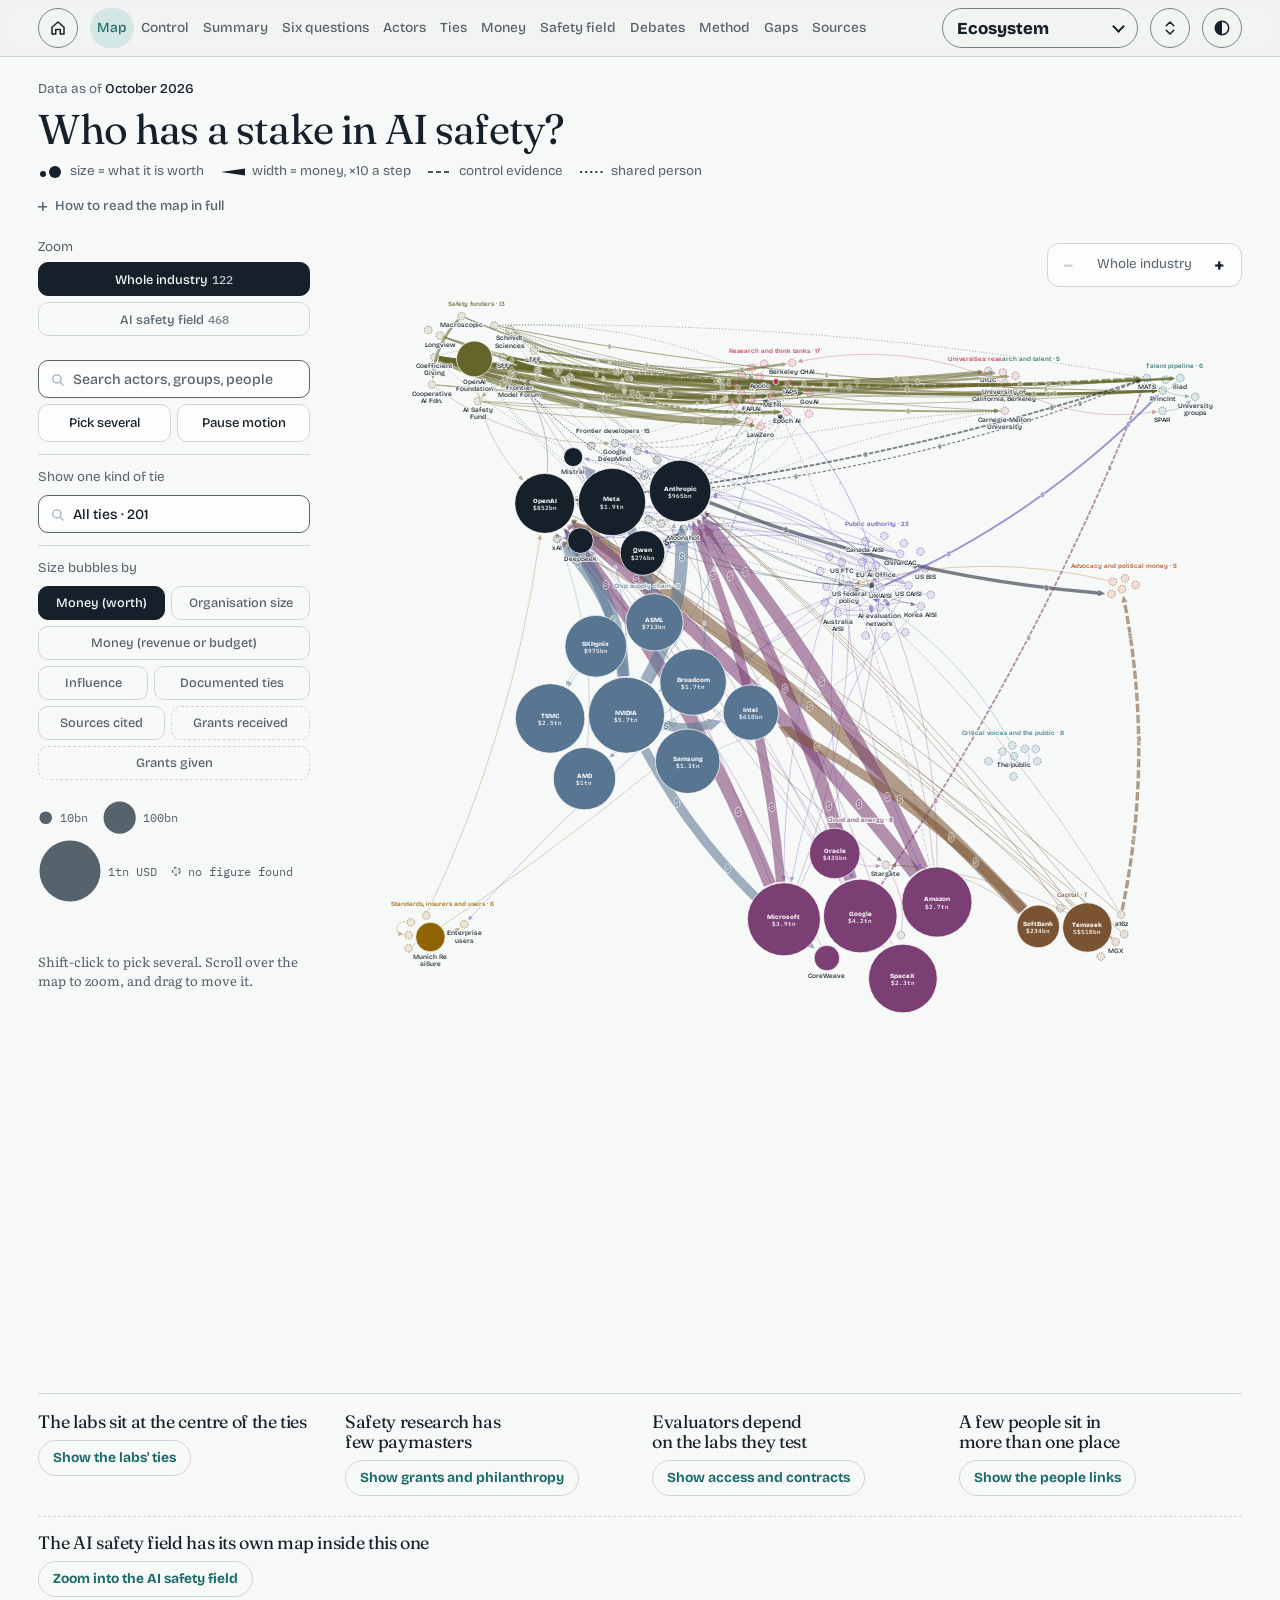
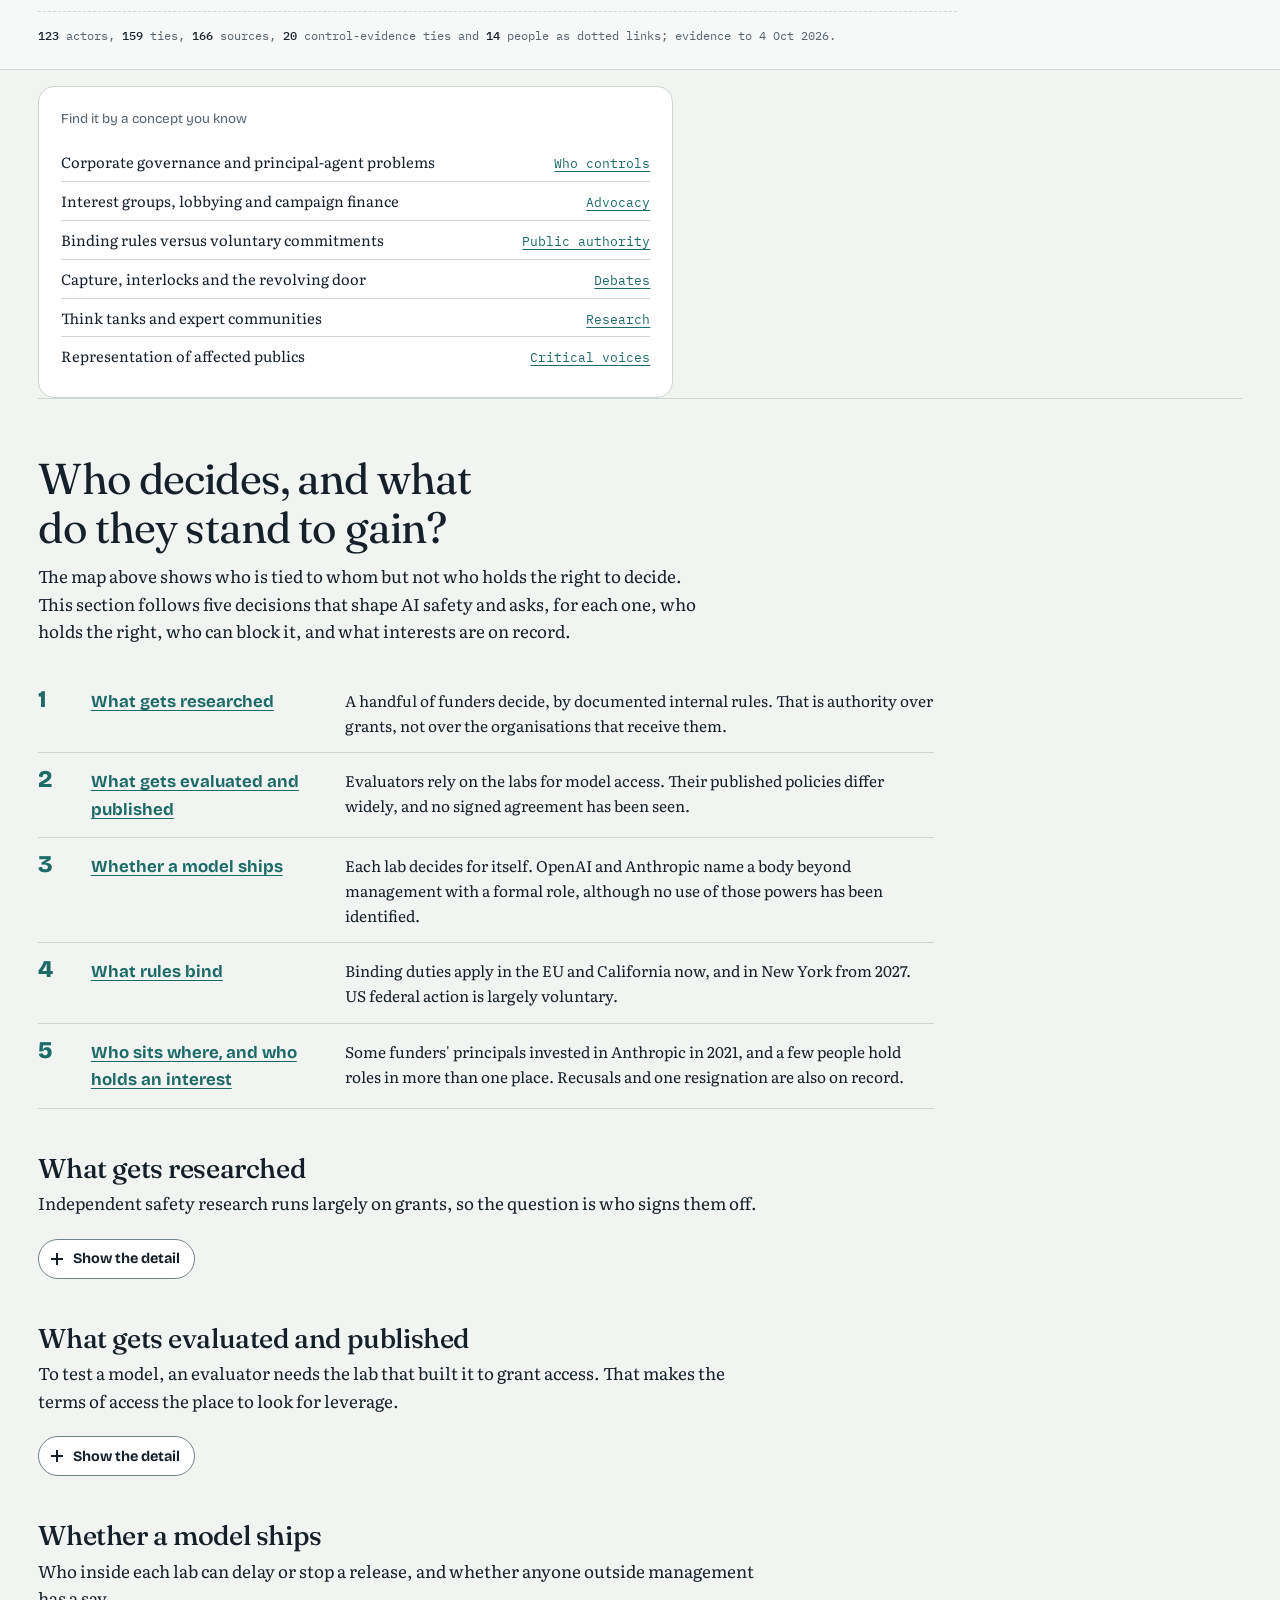
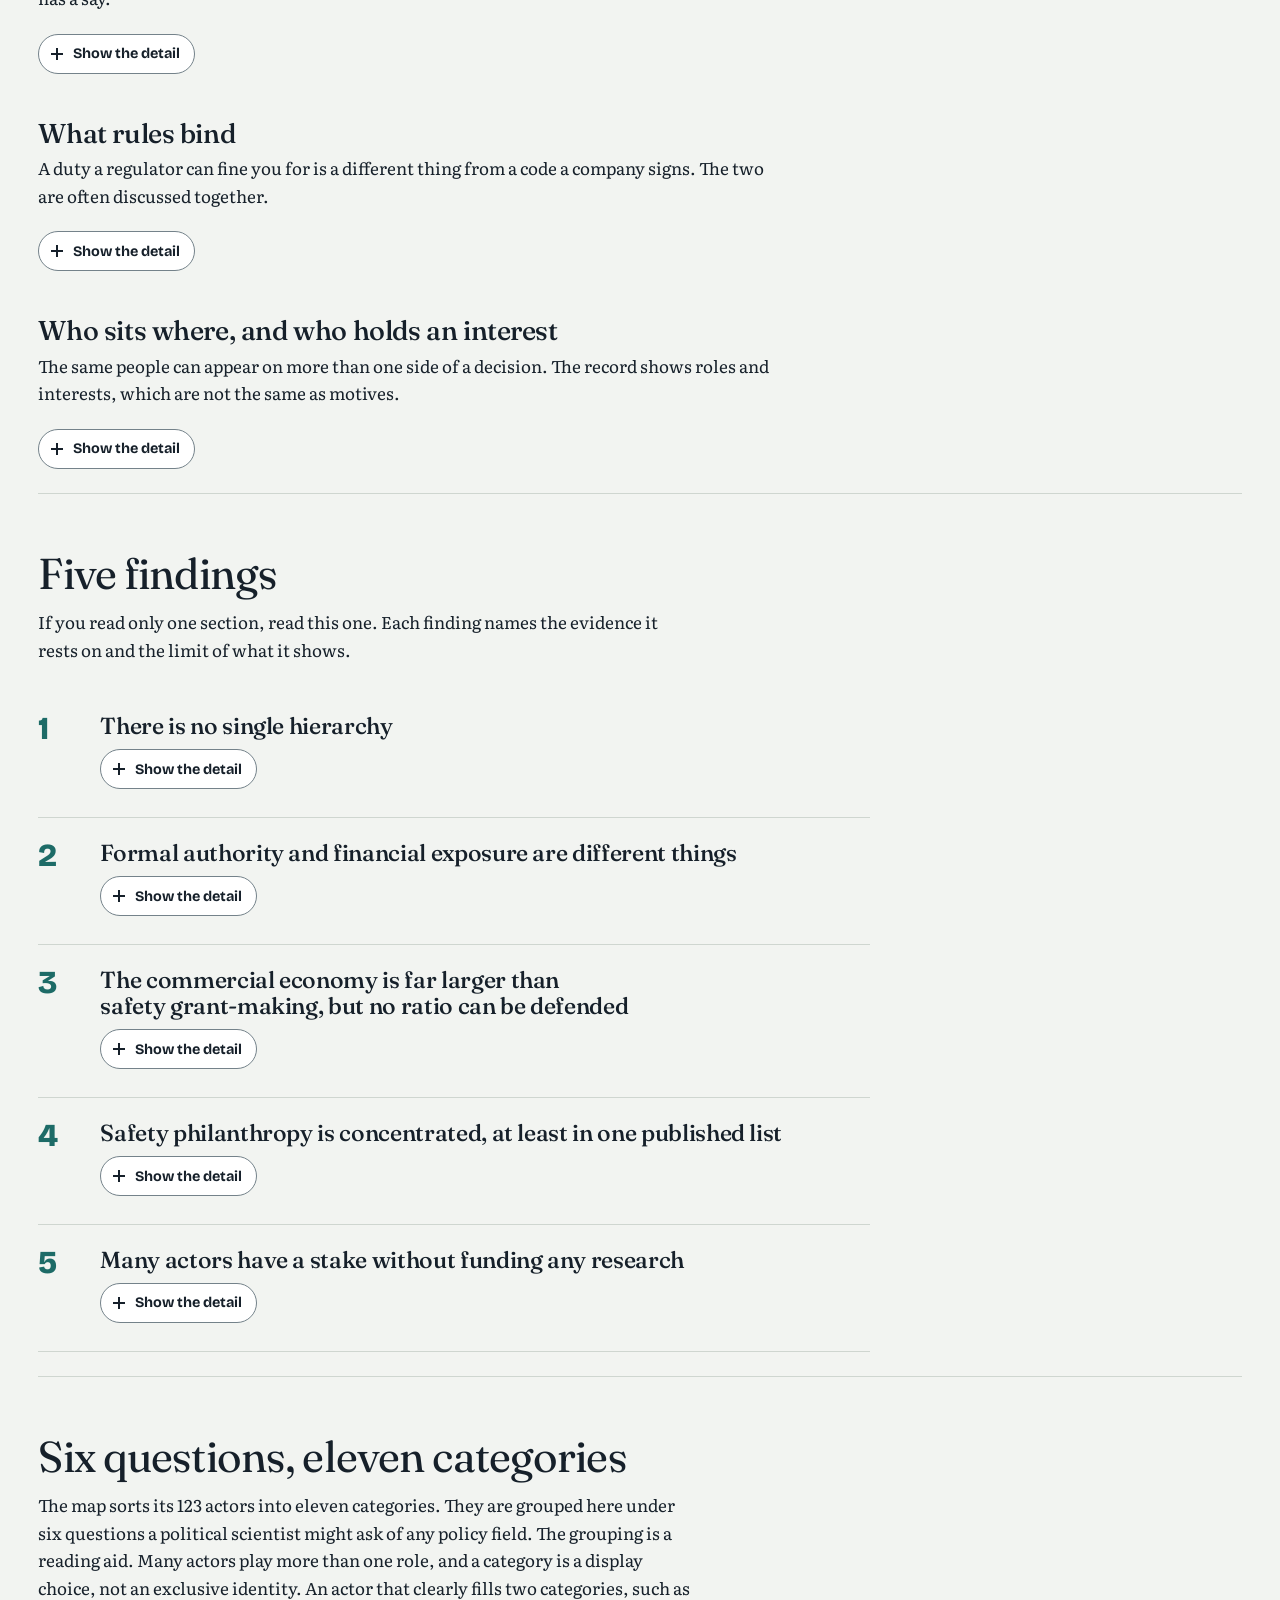
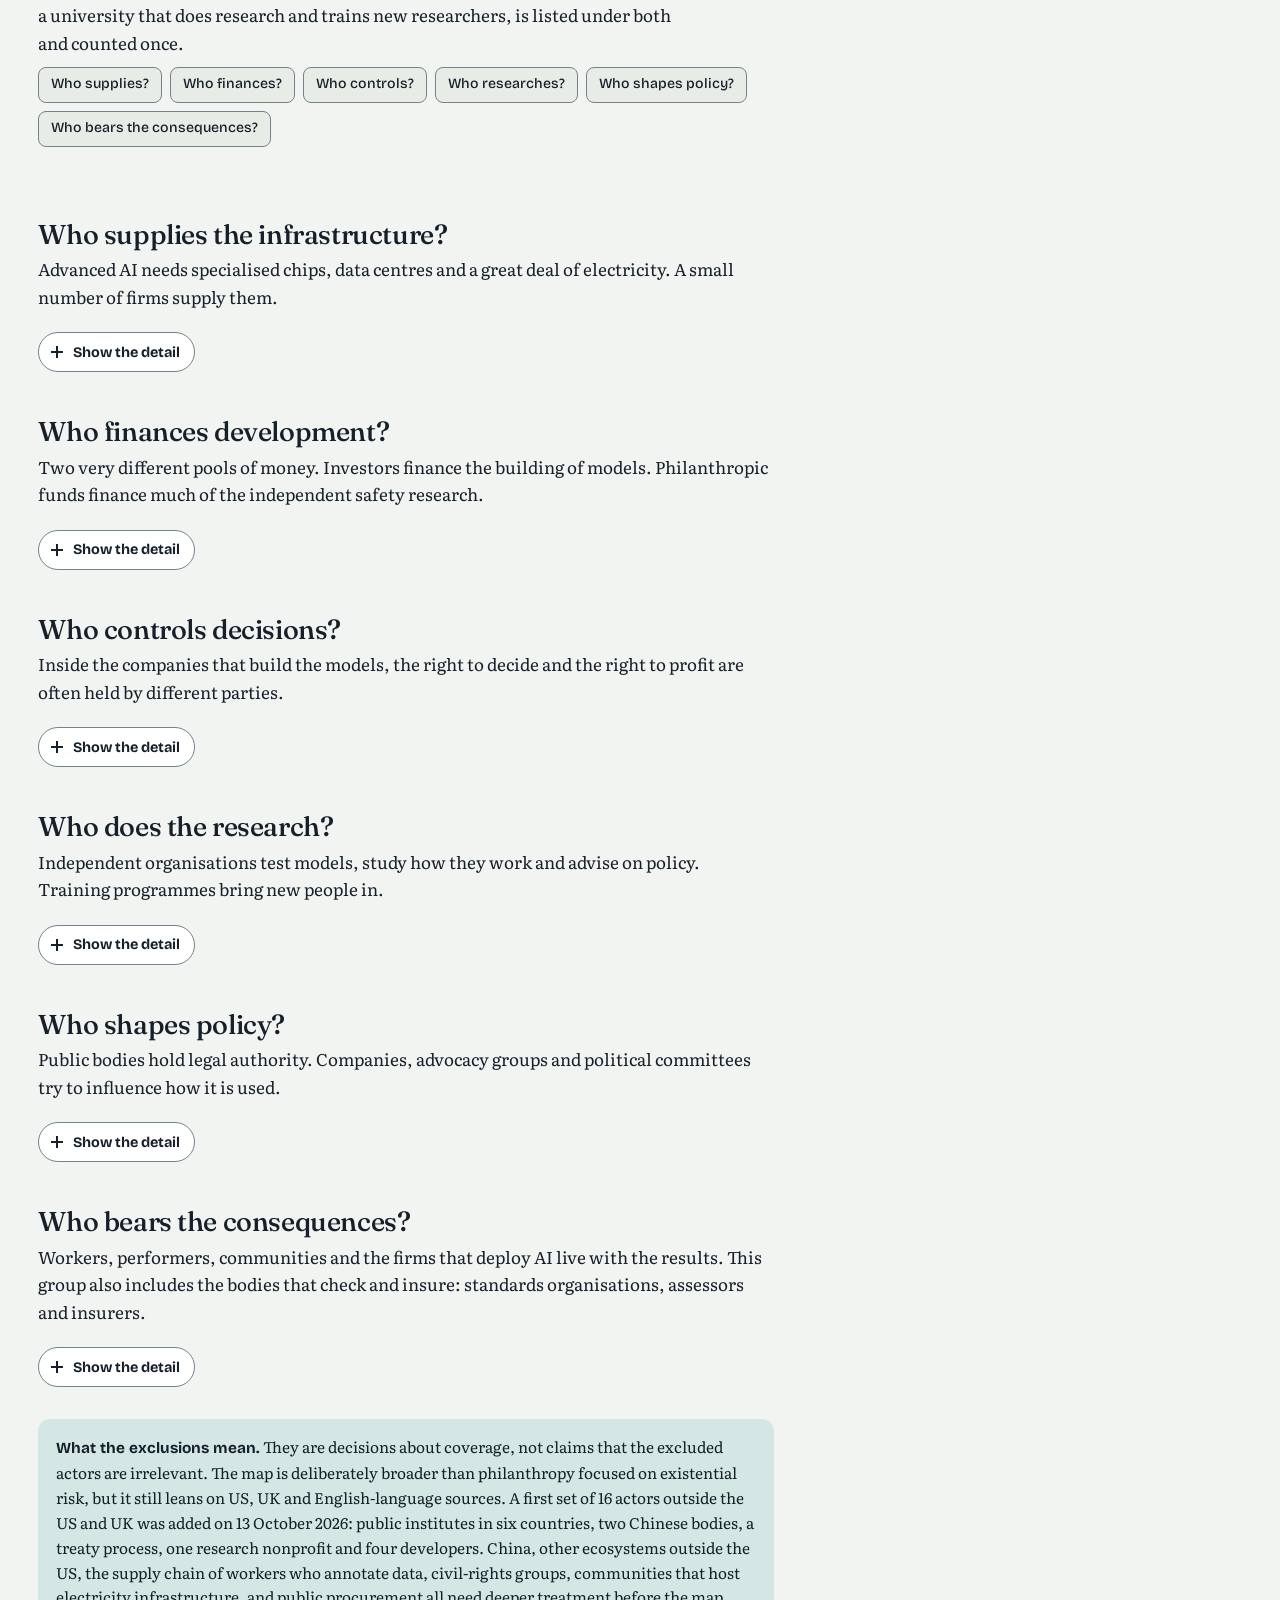
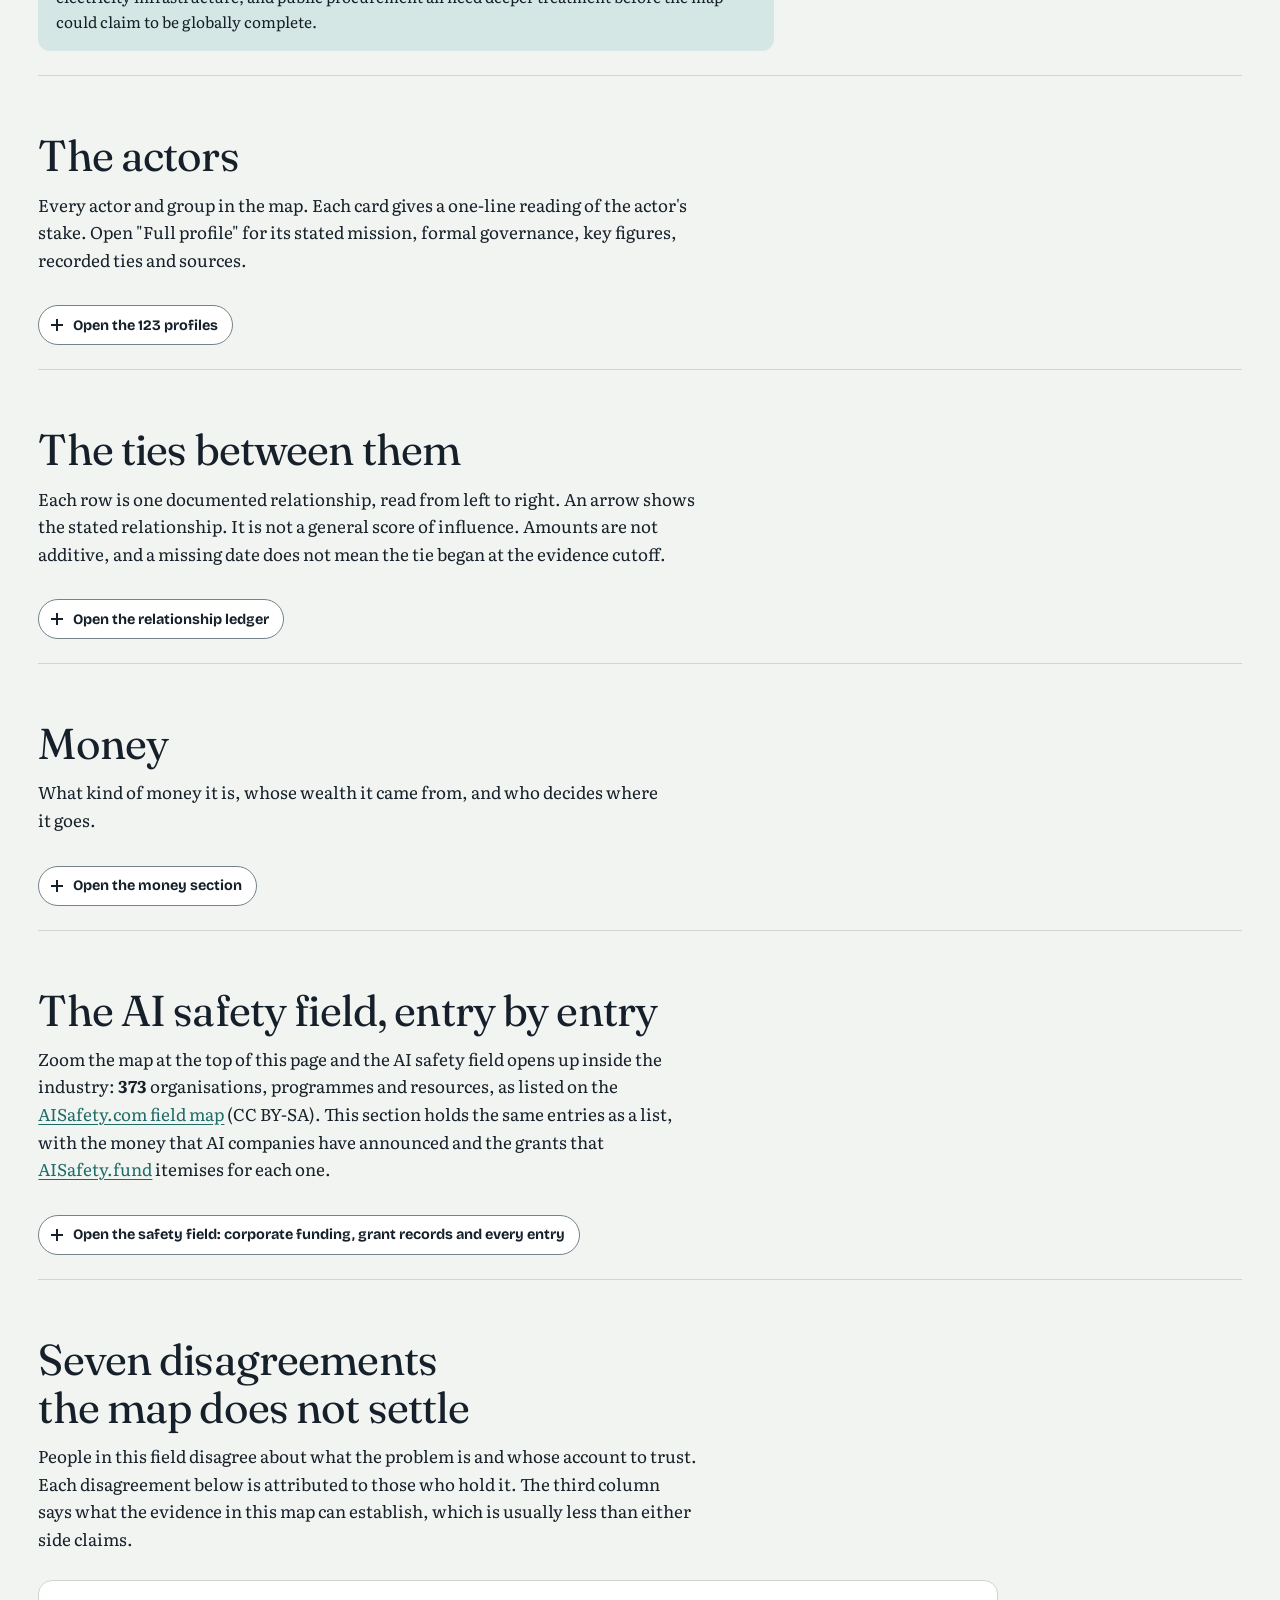
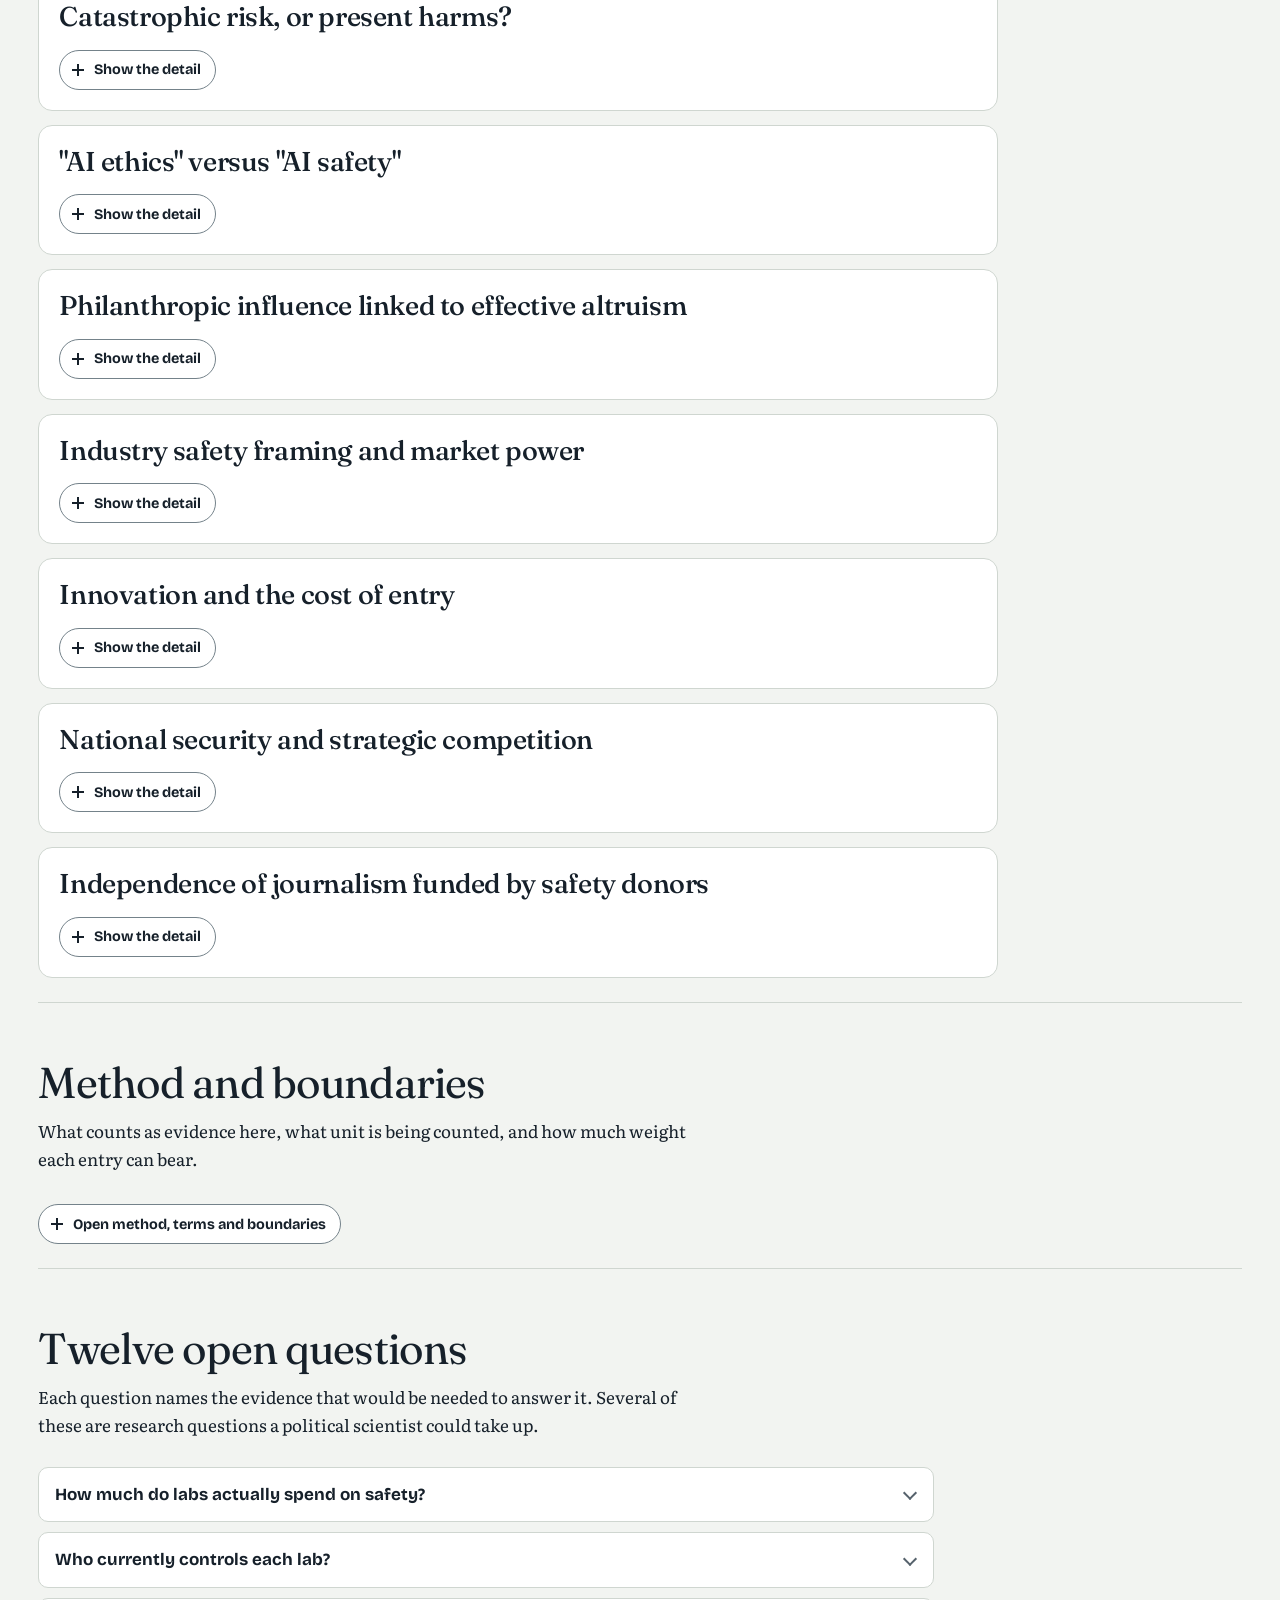
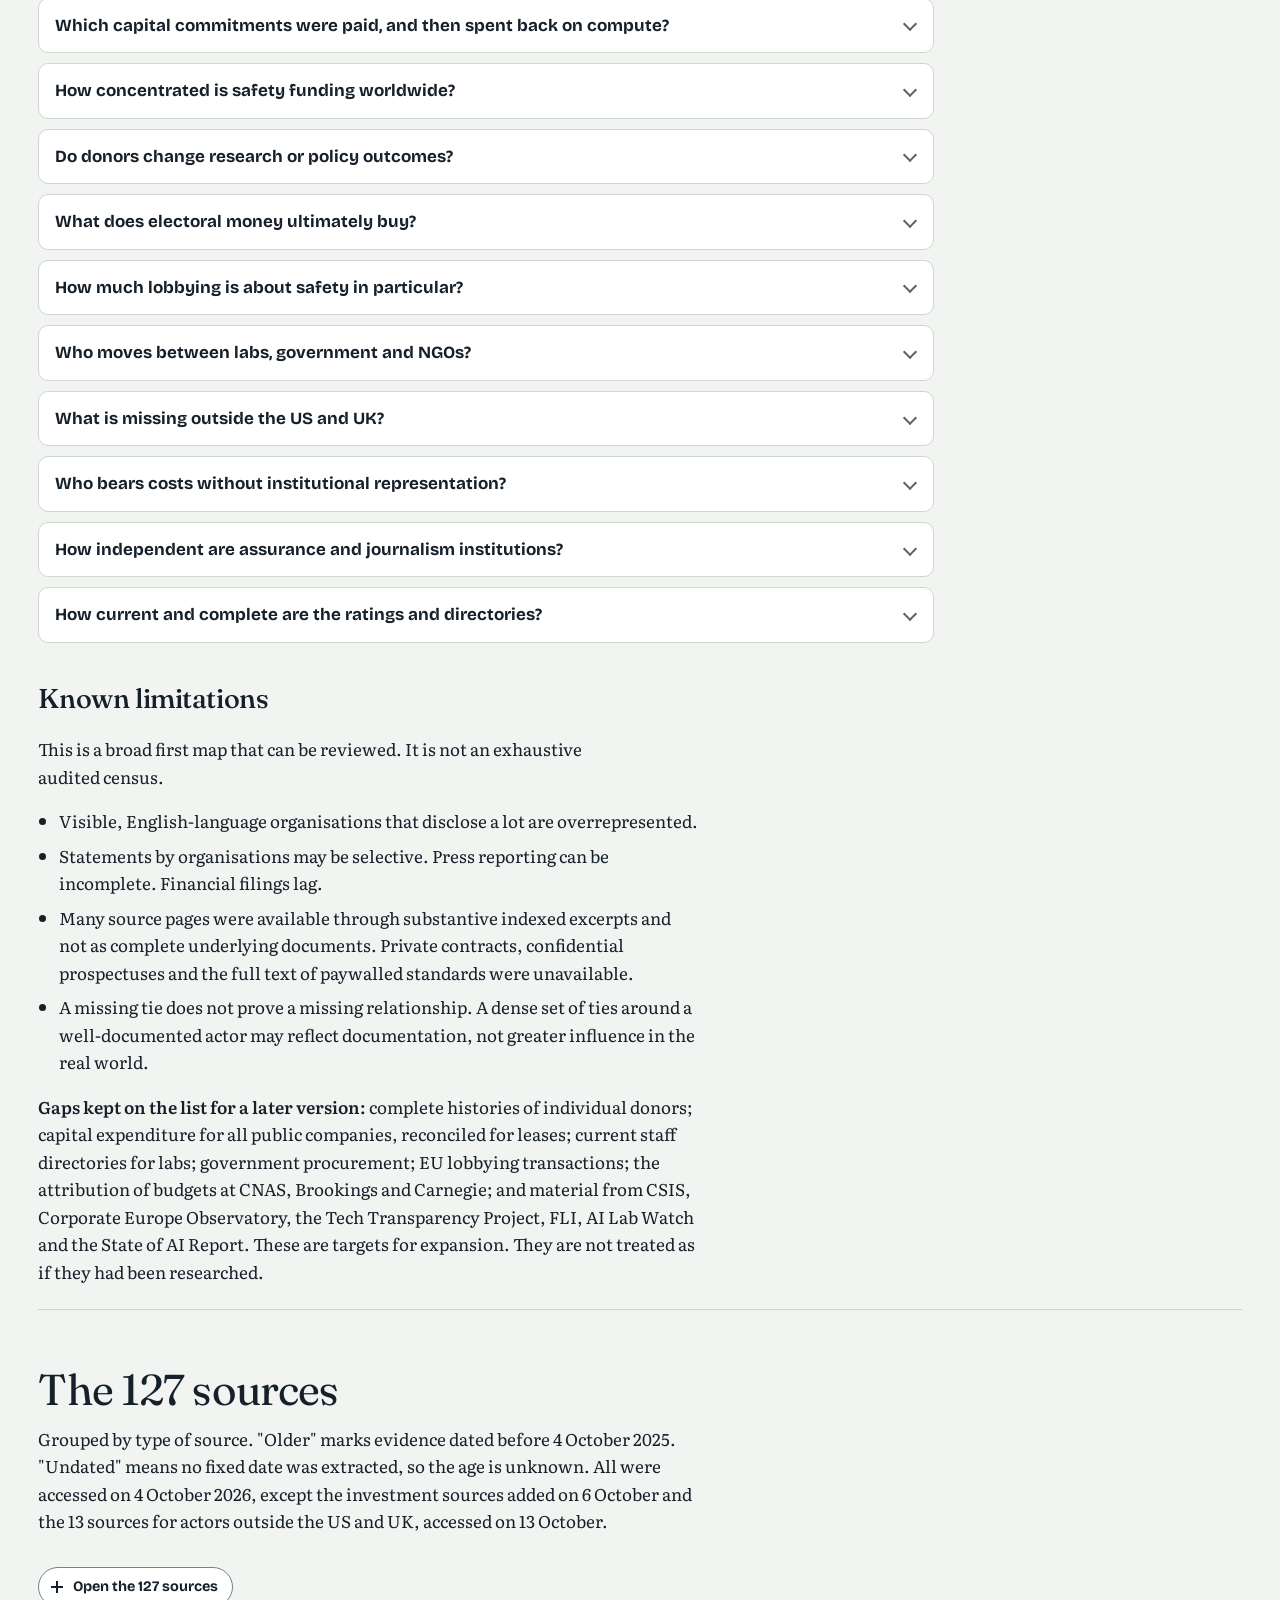
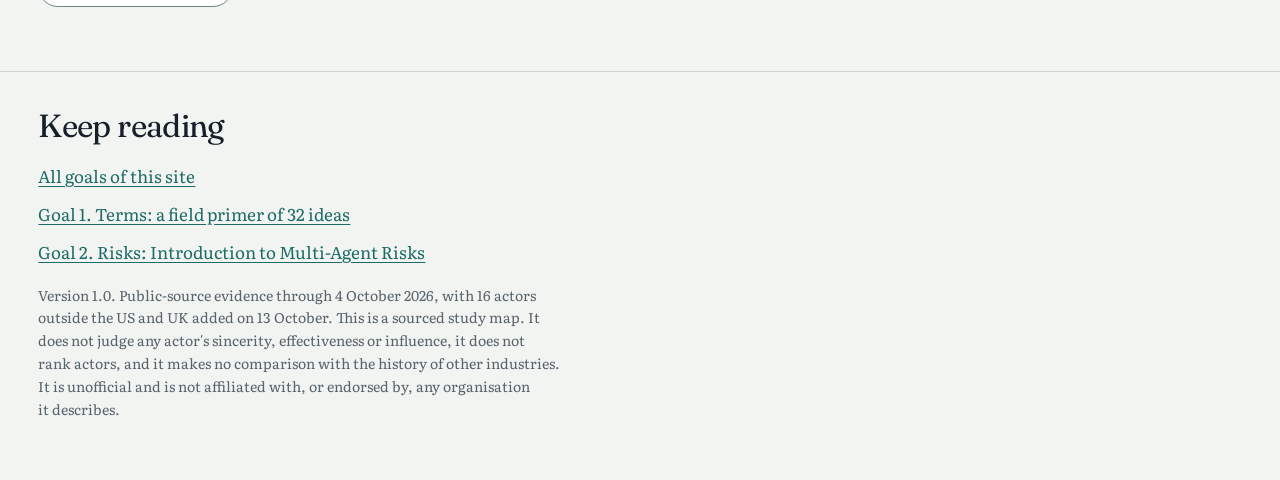
==== commit 97e0c214: "Base map ties from AISafety.fund, a row-by-row data audit, funders in green - The industry map's 38 " ====
--- a/ecosystem.html
+++ b/ecosystem.html
@@ -37,9 +37,9 @@
 /* The map's own tokens. Its dark face is the default, like a printed chart plate; the light face follows the page's light theme.
    The group colours change with it: see the tones in ecosystem-graph.js. */
 :root { --w-bg: #07131C; --w-raise: #102433; --w-ink: #EEF3F6; --w-muted: #A3B5C1; --w-line: #27414F; --w-hi: #7FE9D8;
-  --w-soft: #DCE4EA; --w-hot: #1B3A4E; --w-in: #07131C; --w-sel: #FFFFFF; --w-shade: rgb(0 0 0 / .7); --k-a: #DBA63E; --k-b: #9486EC; }
+  --w-soft: #DCE4EA; --w-hot: #1B3A4E; --w-in: #07131C; --w-sel: #FFFFFF; --w-shade: rgb(0 0 0 / .7); --k-a: #B5B56E; --k-b: #9486EC; }
 :root[data-theme="light"] { --w-bg: #F7F9F8; --w-raise: #FCFDFC; --w-ink: #16202A; --w-muted: #56626C; --w-line: #CFD6D0; --w-hi: #1D6B67;
-  --w-soft: #3D4A54; --w-hot: #E3EAE7; --w-in: #FFFFFF; --w-sel: #16202A; --w-shade: rgb(0 0 0 / .22); --k-a: #8F6400; --k-b: #5846B4; }
+  --w-soft: #3D4A54; --w-hot: #E3EAE7; --w-in: #FFFFFF; --w-sel: #16202A; --w-shade: rgb(0 0 0 / .22); --k-a: #64652A; --k-b: #5846B4; }
 .web {
   margin: 0 calc(-1 * var(--gutter)); background: var(--w-bg); color: var(--w-ink); border-bottom: 1px solid var(--w-line); padding: 22px var(--gutter) 24px; display: grid; gap: 14px; min-width: 0; color-scheme: dark; scroll-margin-top: 72px; }
 :root[data-theme="light"] .web { color-scheme: light; }
@@ -1637,7 +1637,7 @@
   </div>
 </footer>
 
-<script src="ecosystem-data.js?v=7"></script>
+<script src="ecosystem-data.js?v=8"></script>
 <script src="control-data.js?v=2"></script>
 <script src="size-data.js?v=4"></script>
 <script src="field-data.js?v=7"></script>
@@ -1923,7 +1923,7 @@
 })();
 </script>
 <script src="ecosystem-control.js"></script>
-<script src="ecosystem-graph.js?v=17"></script>
+<script src="ecosystem-graph.js?v=18"></script>
 <script src="field-list.js?v=3"></script>
 <script src="explore.js?v=6"></script>
 <script src="terms.js?v=2"></script>
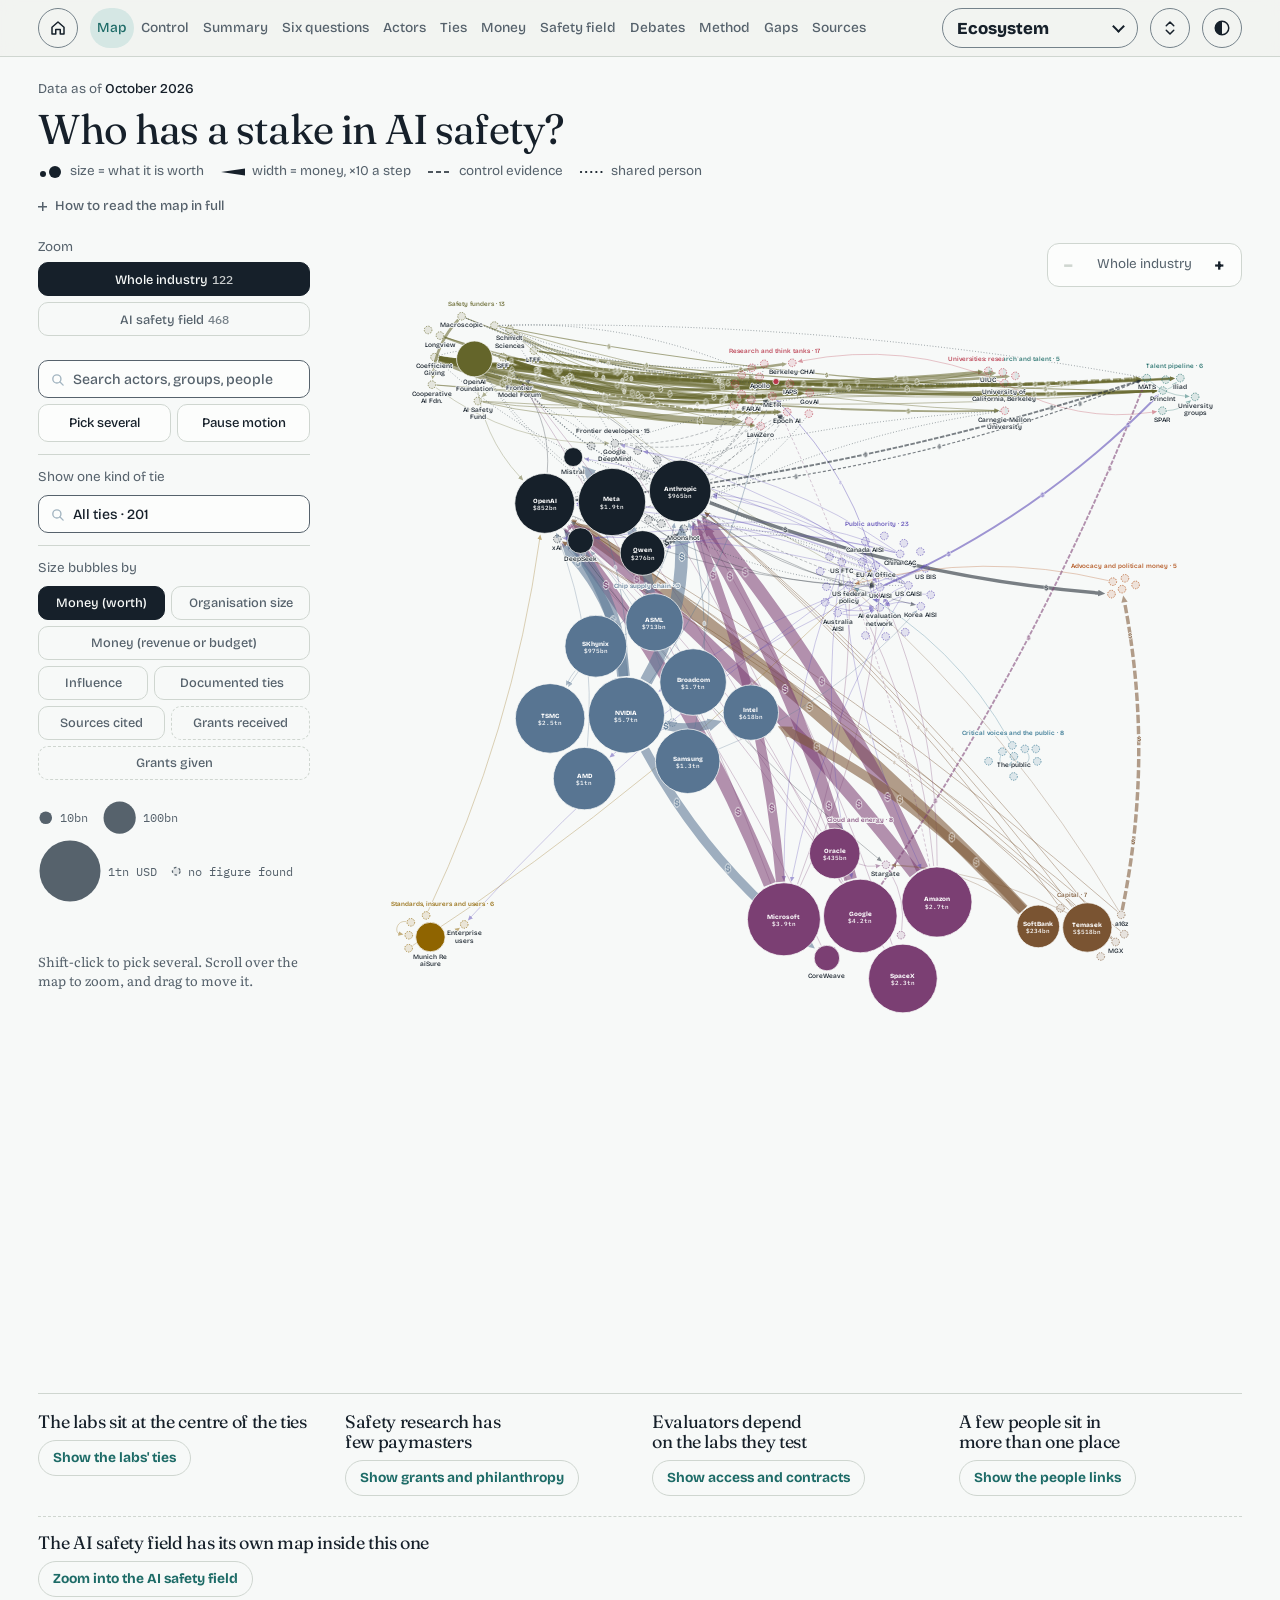
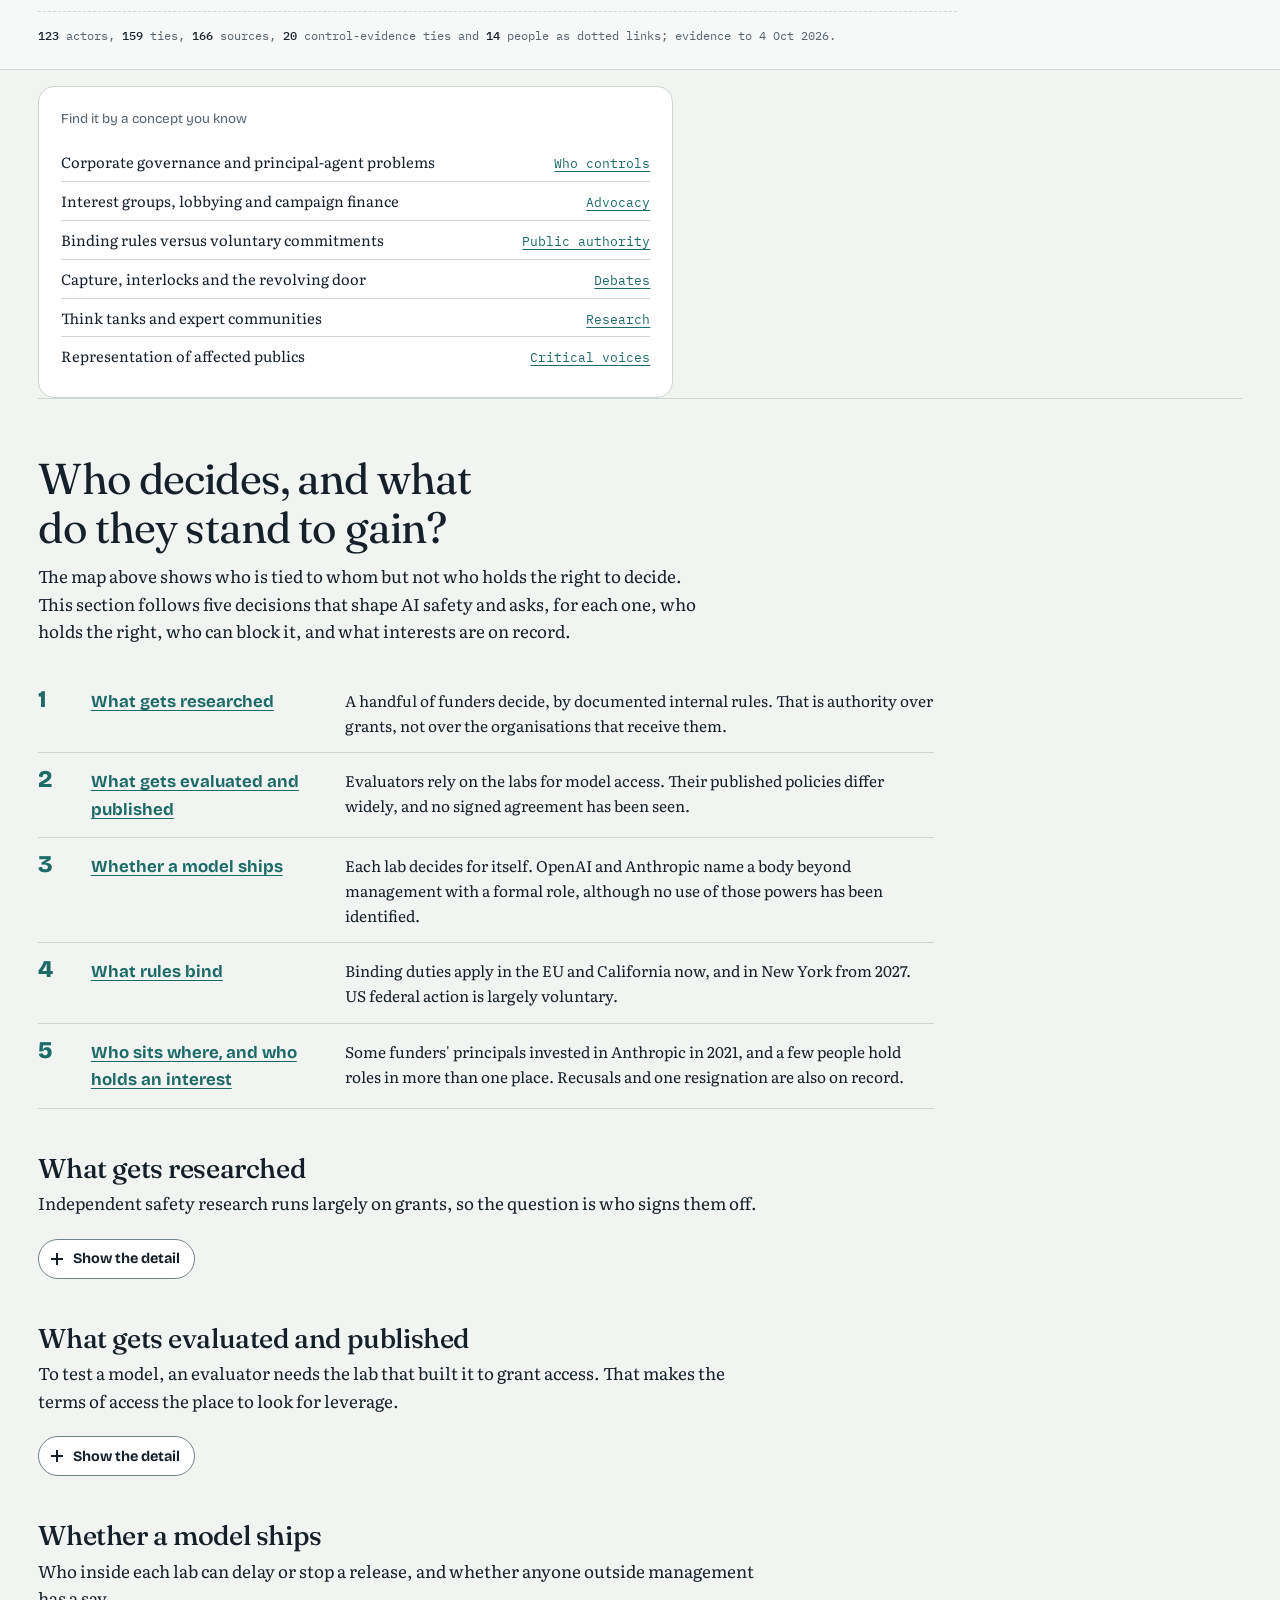
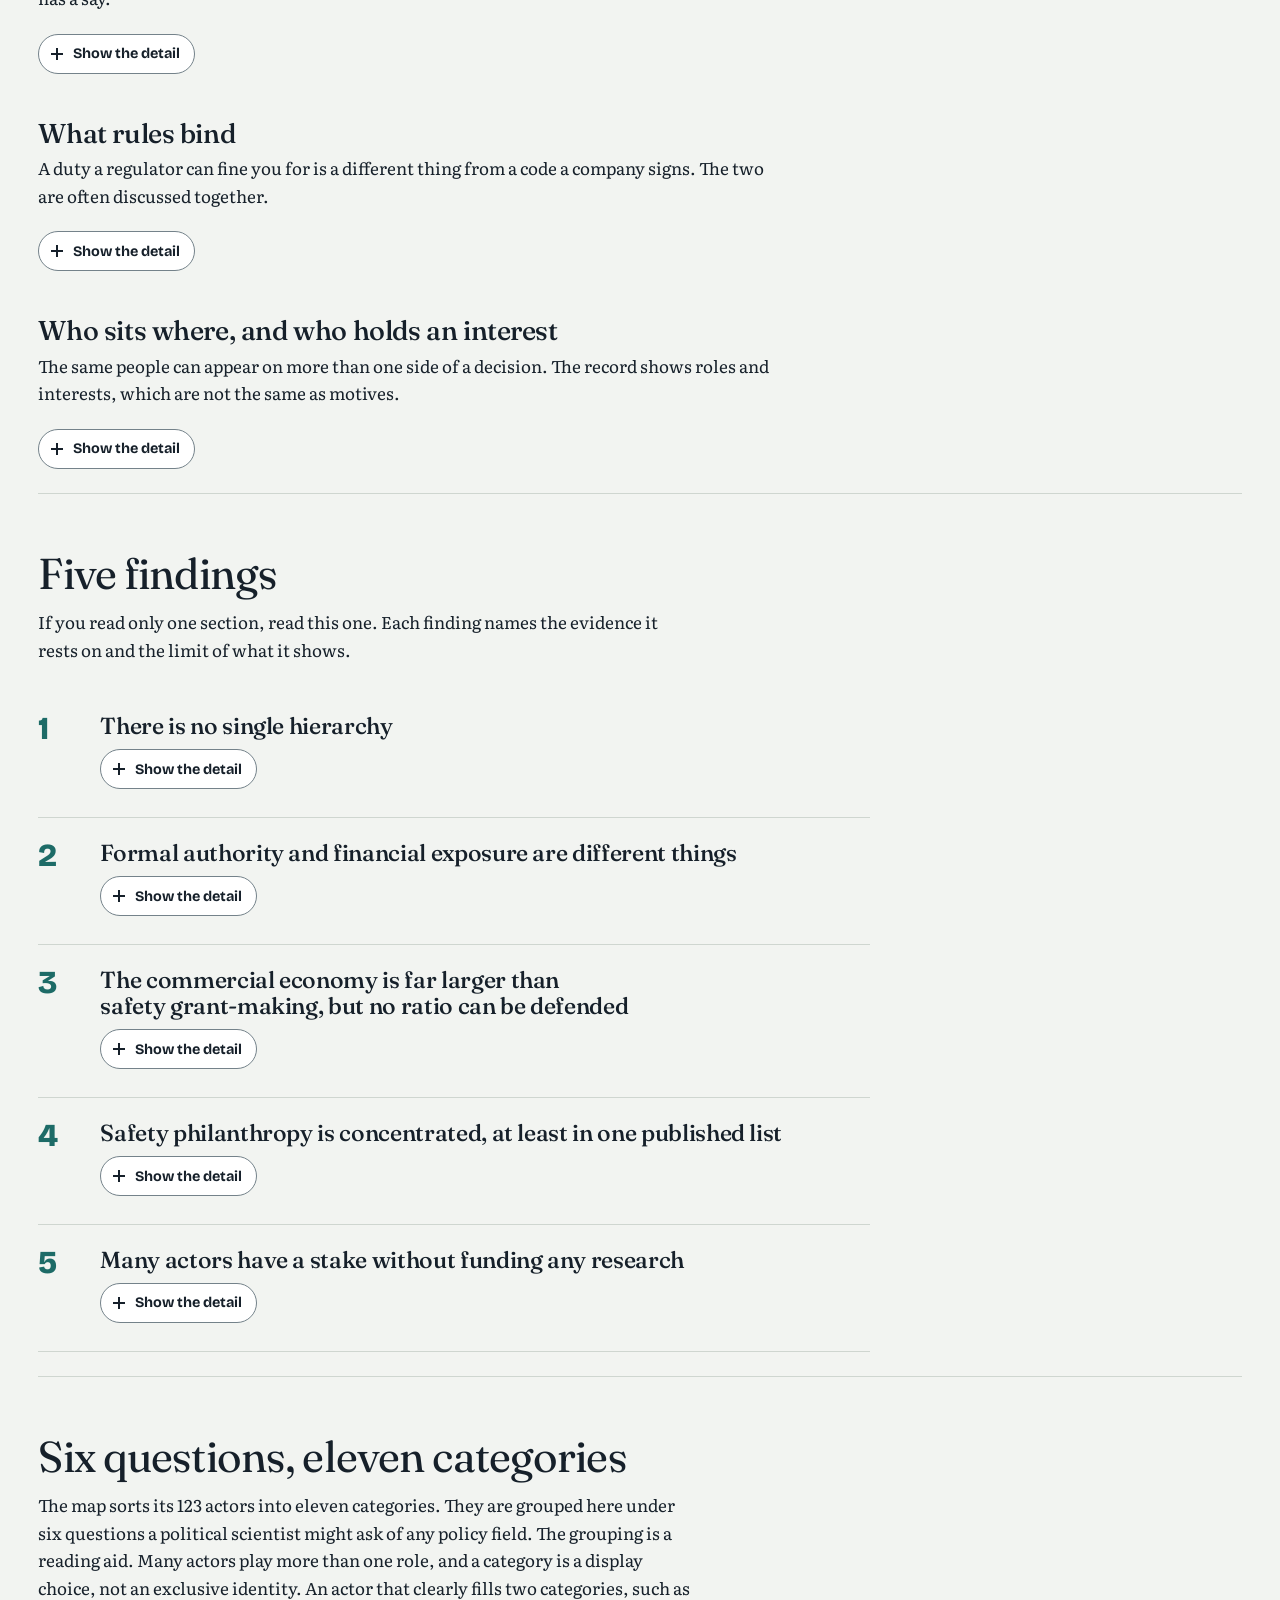
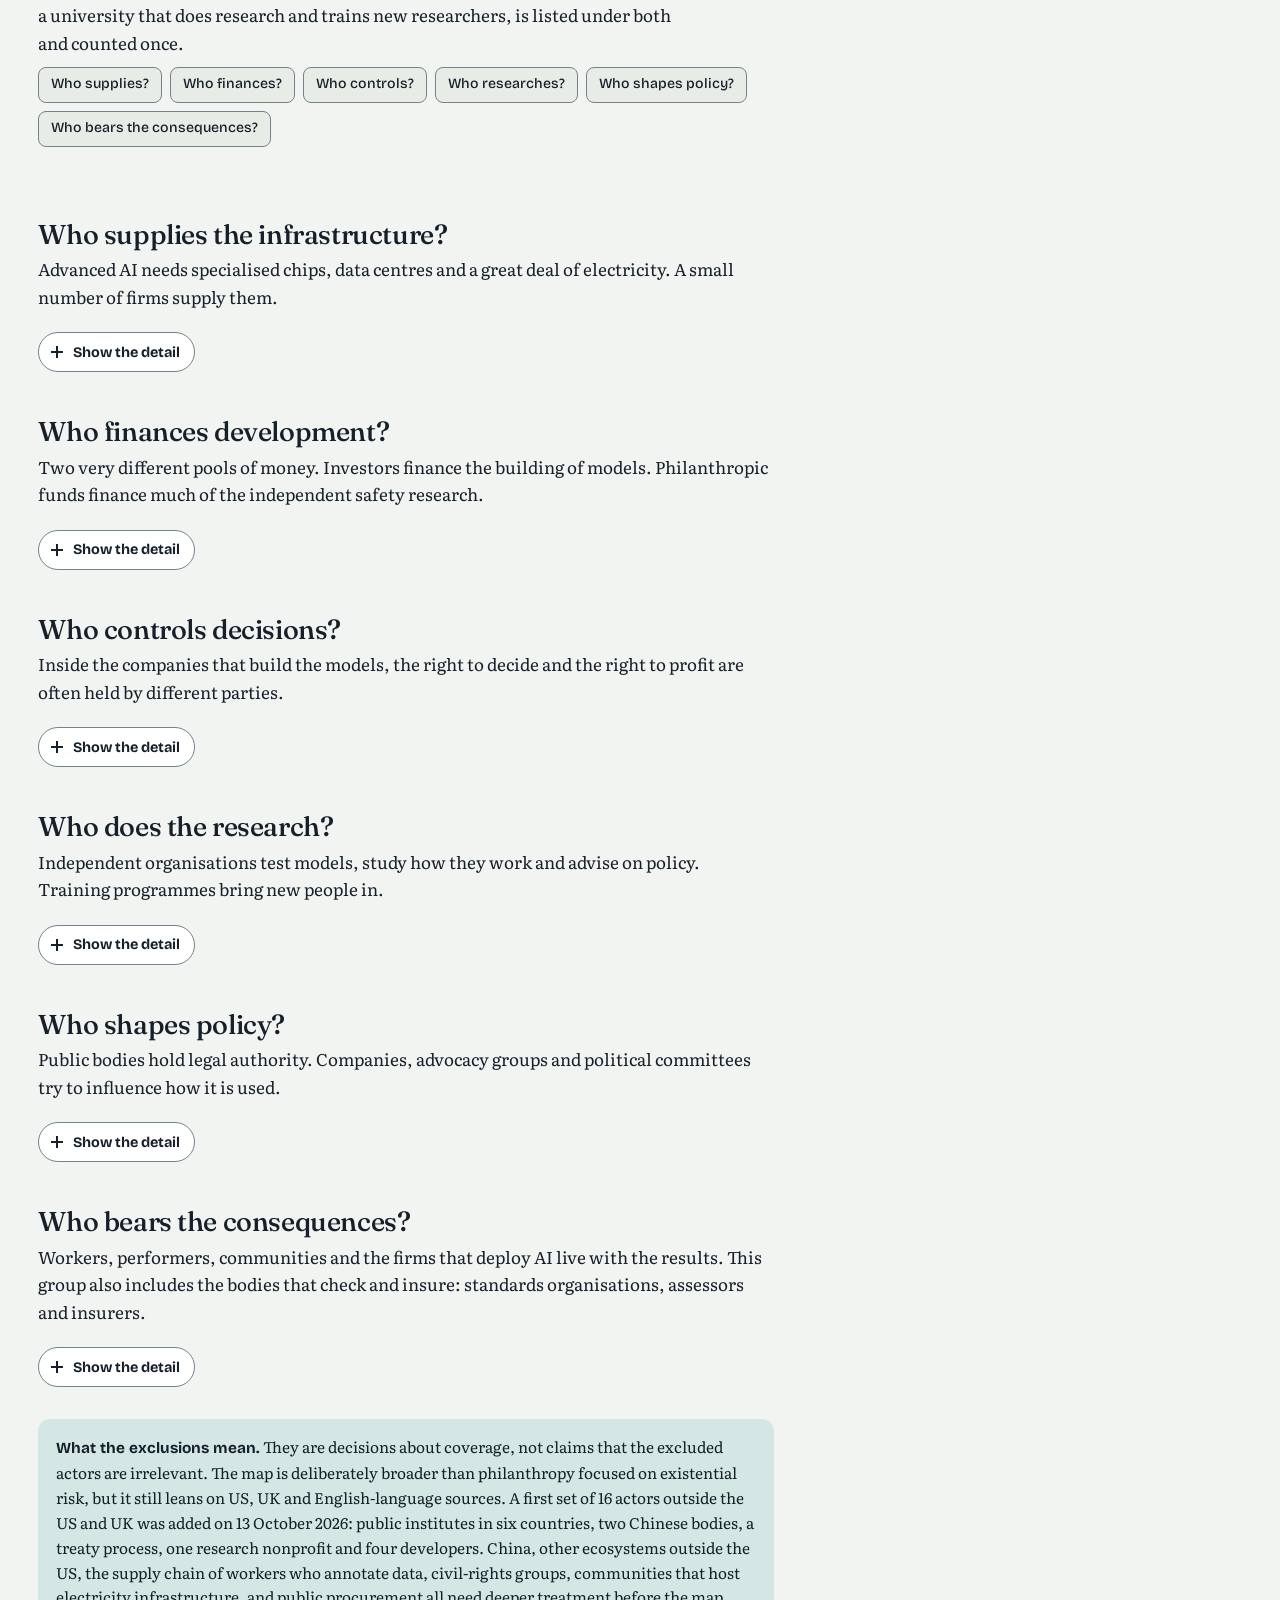
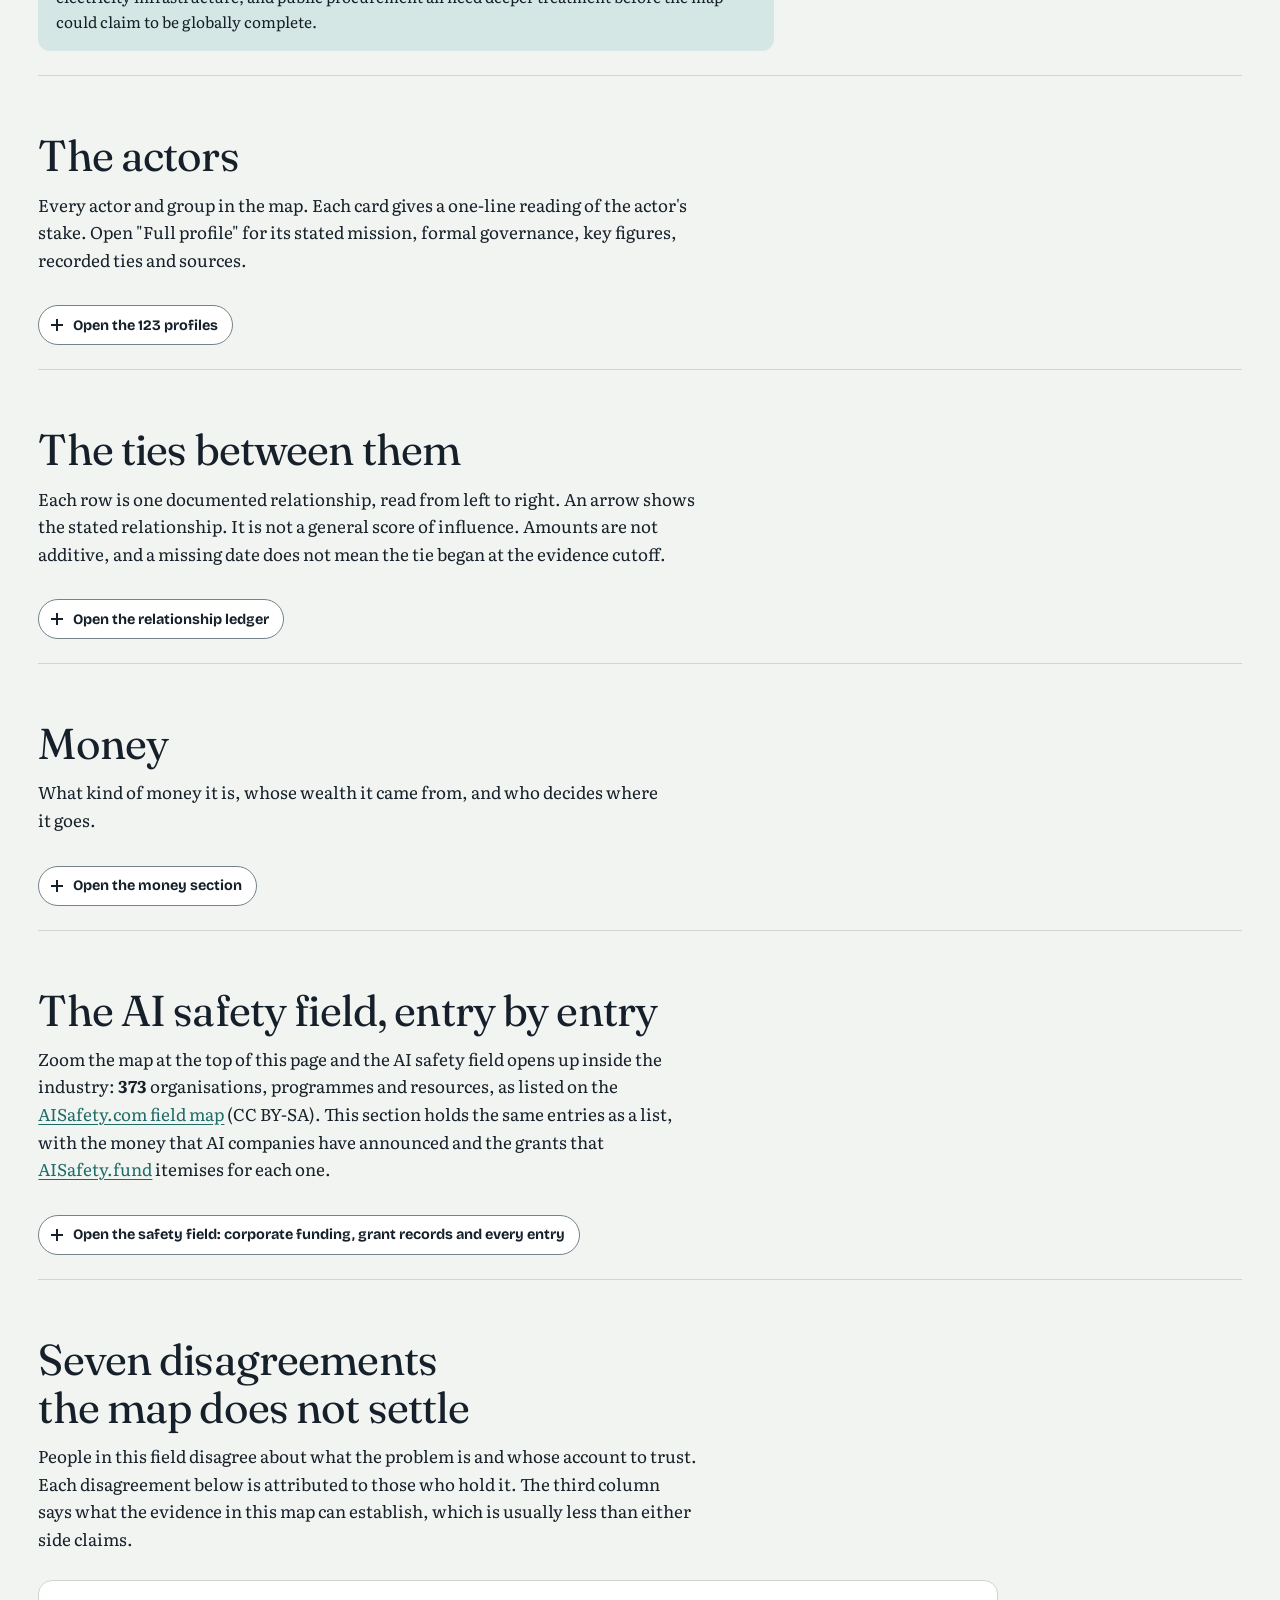
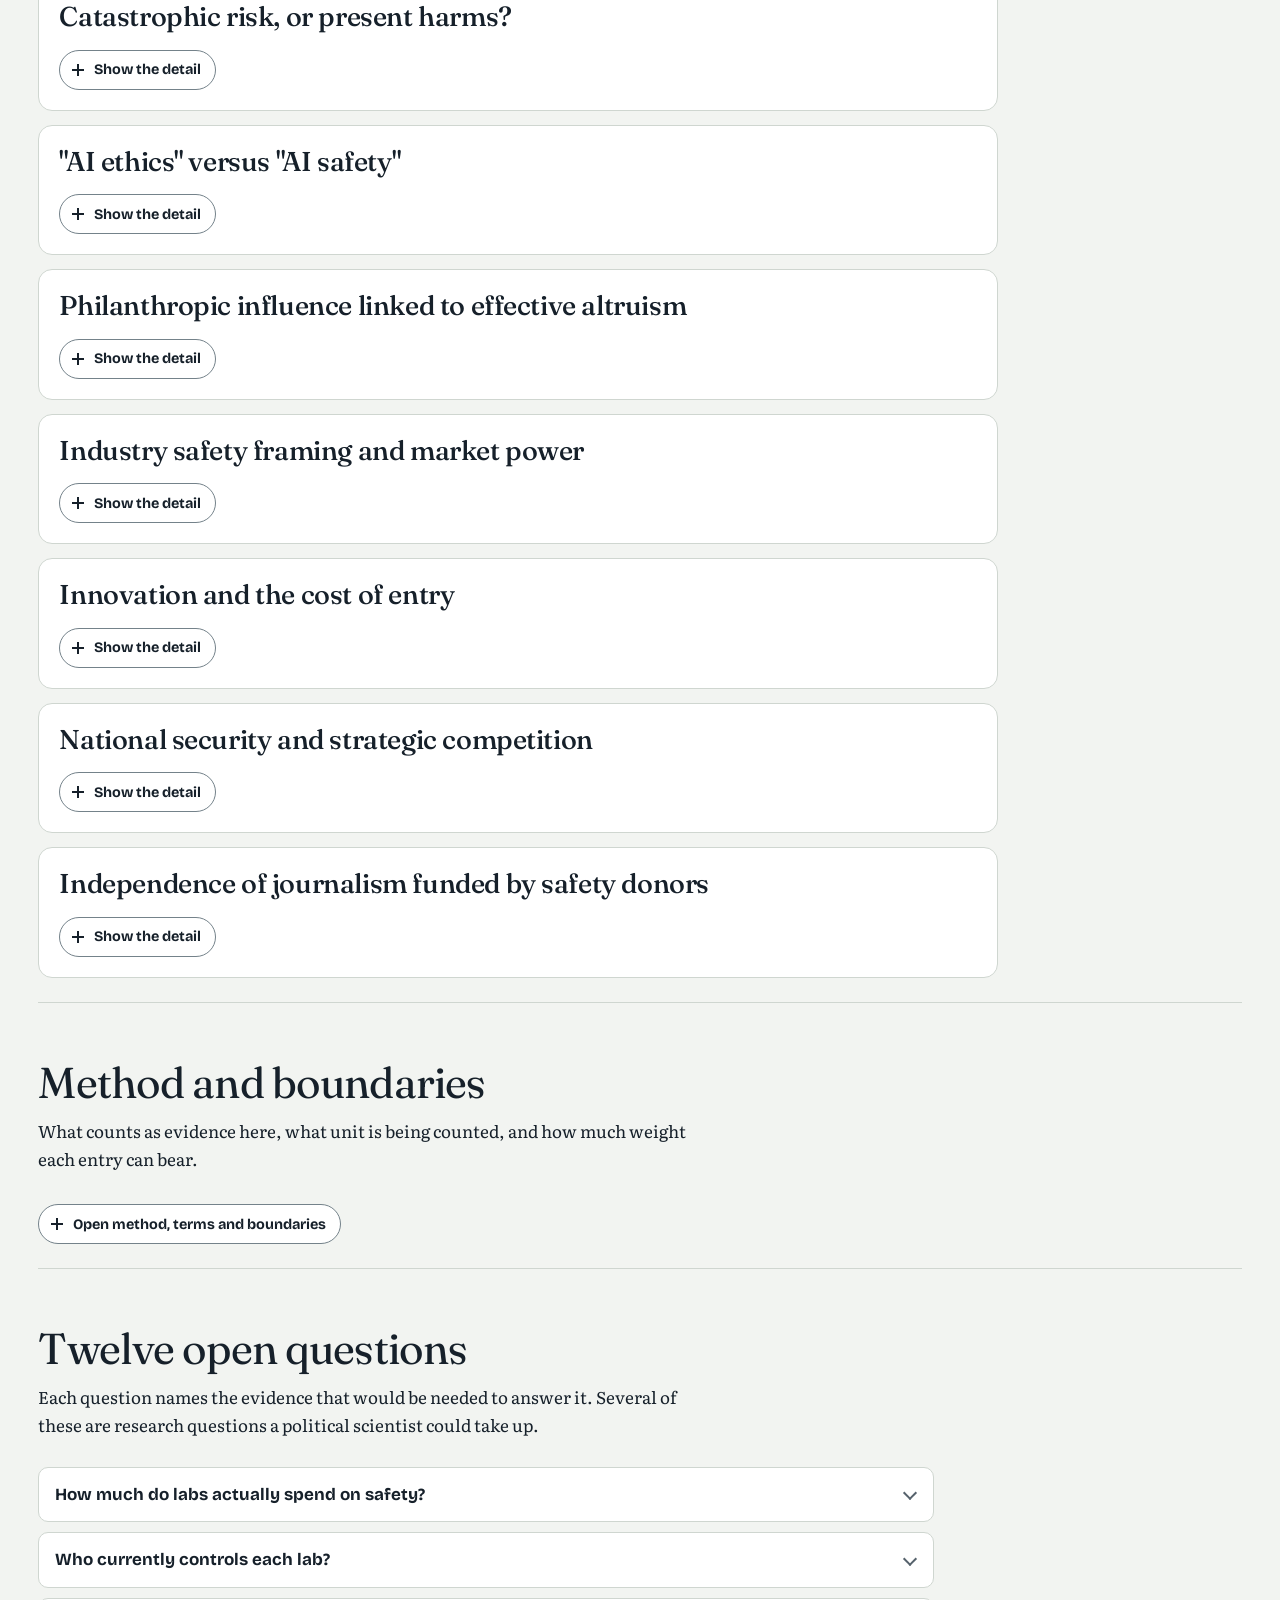
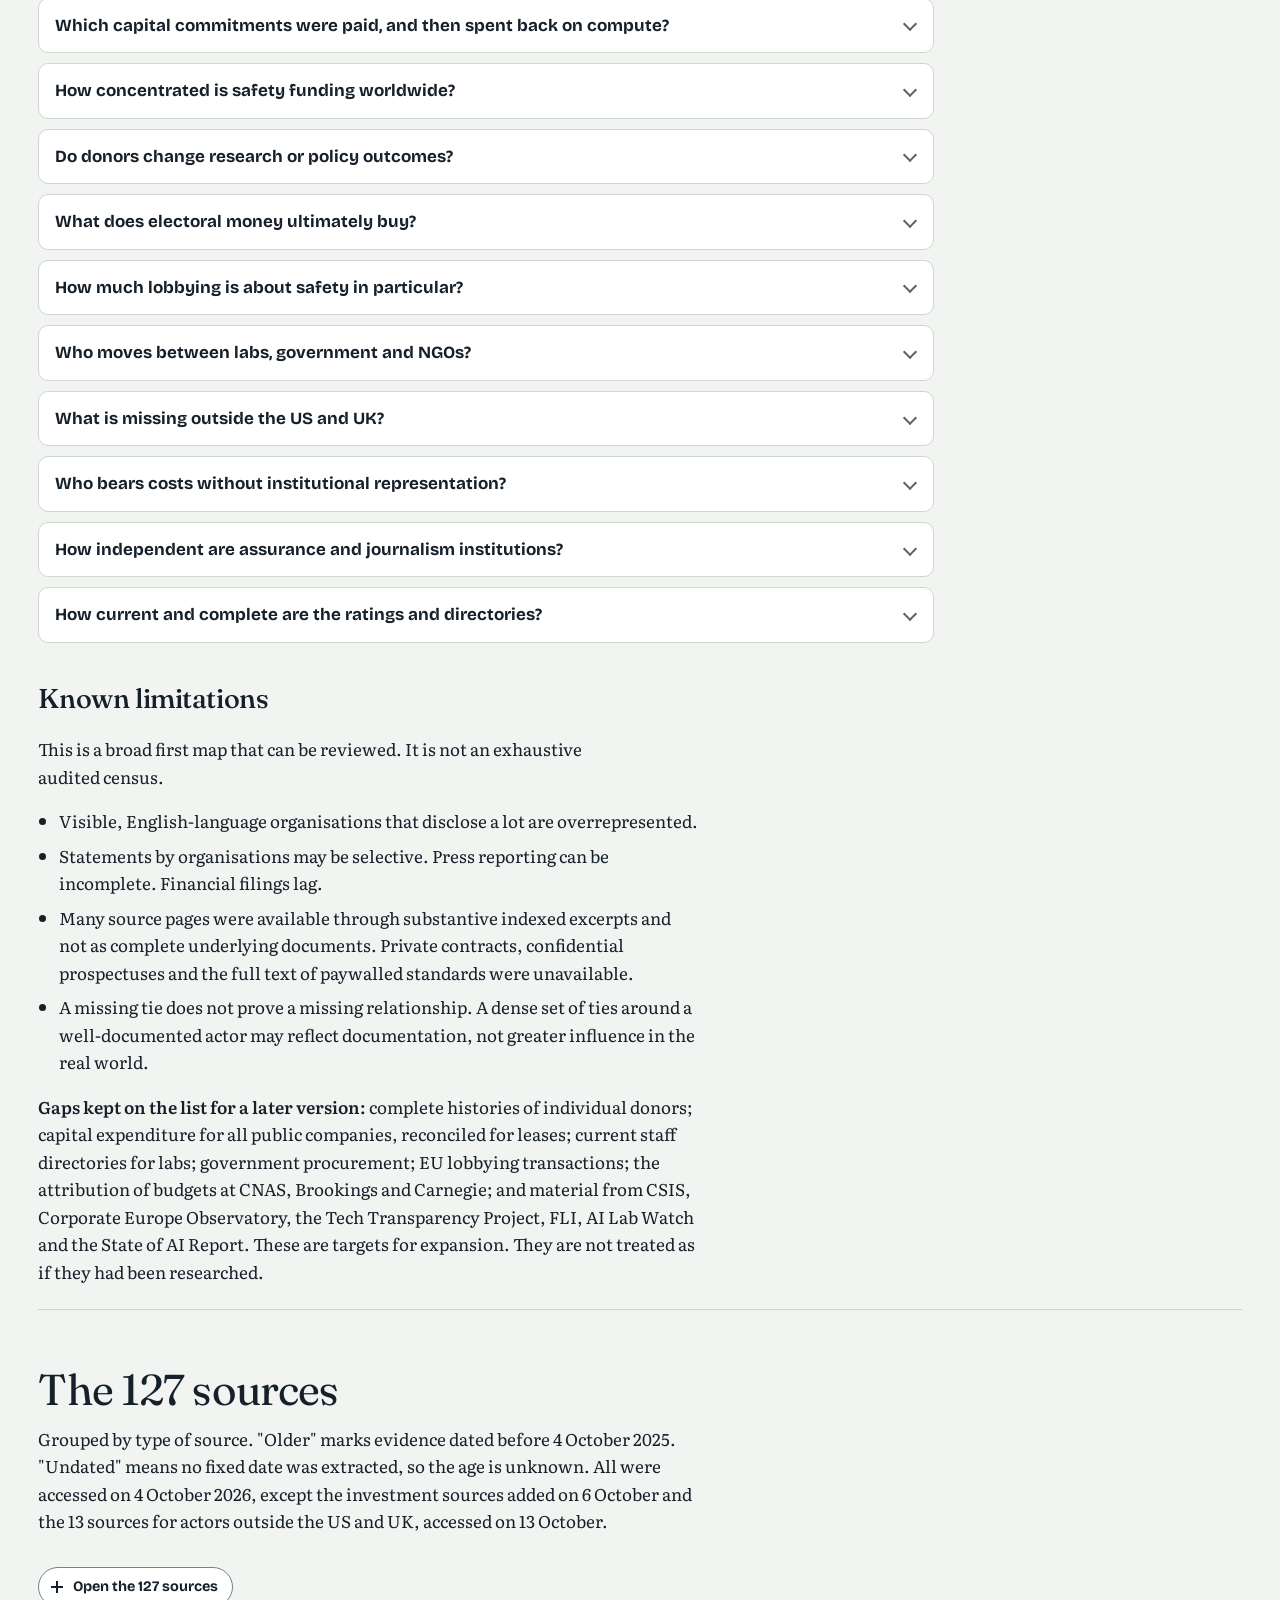
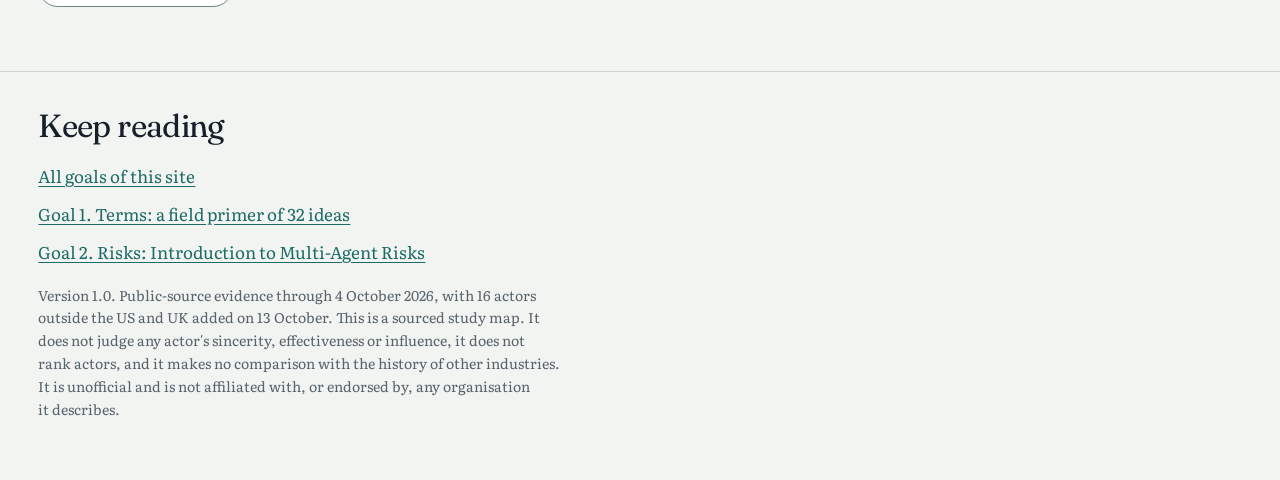
==== commit 1f6967d5: "Add the hyperscale atlas page with a new world map hyperscale.html carries the data center atlas int" ====
--- a/ecosystem.html
+++ b/ecosystem.html
@@ -552,6 +552,7 @@
         <a href="experiments.html">Experiments</a>
         <a href="reports.html">Reports</a>
         <a href="timelines.html">Timelines</a>
+        <a href="hyperscale.html">Hyperscale atlas</a>
       </nav>
     </div>
     <button class="icon-btn mode-btn" id="modeBtn" type="button" aria-pressed="false" aria-label="Open all the layers on this page" title="Open all the layers on this page"><svg viewBox="0 0 24 24" fill="none" stroke="currentColor" stroke-width="2" stroke-linecap="round" stroke-linejoin="round" aria-hidden="true"><path class="i-open" d="M7 9l5-5 5 5M7 15l5 5 5-5"/><path class="i-close" d="M7 4l5 5 5-5M7 20l5-5 5 5"/></svg></button>
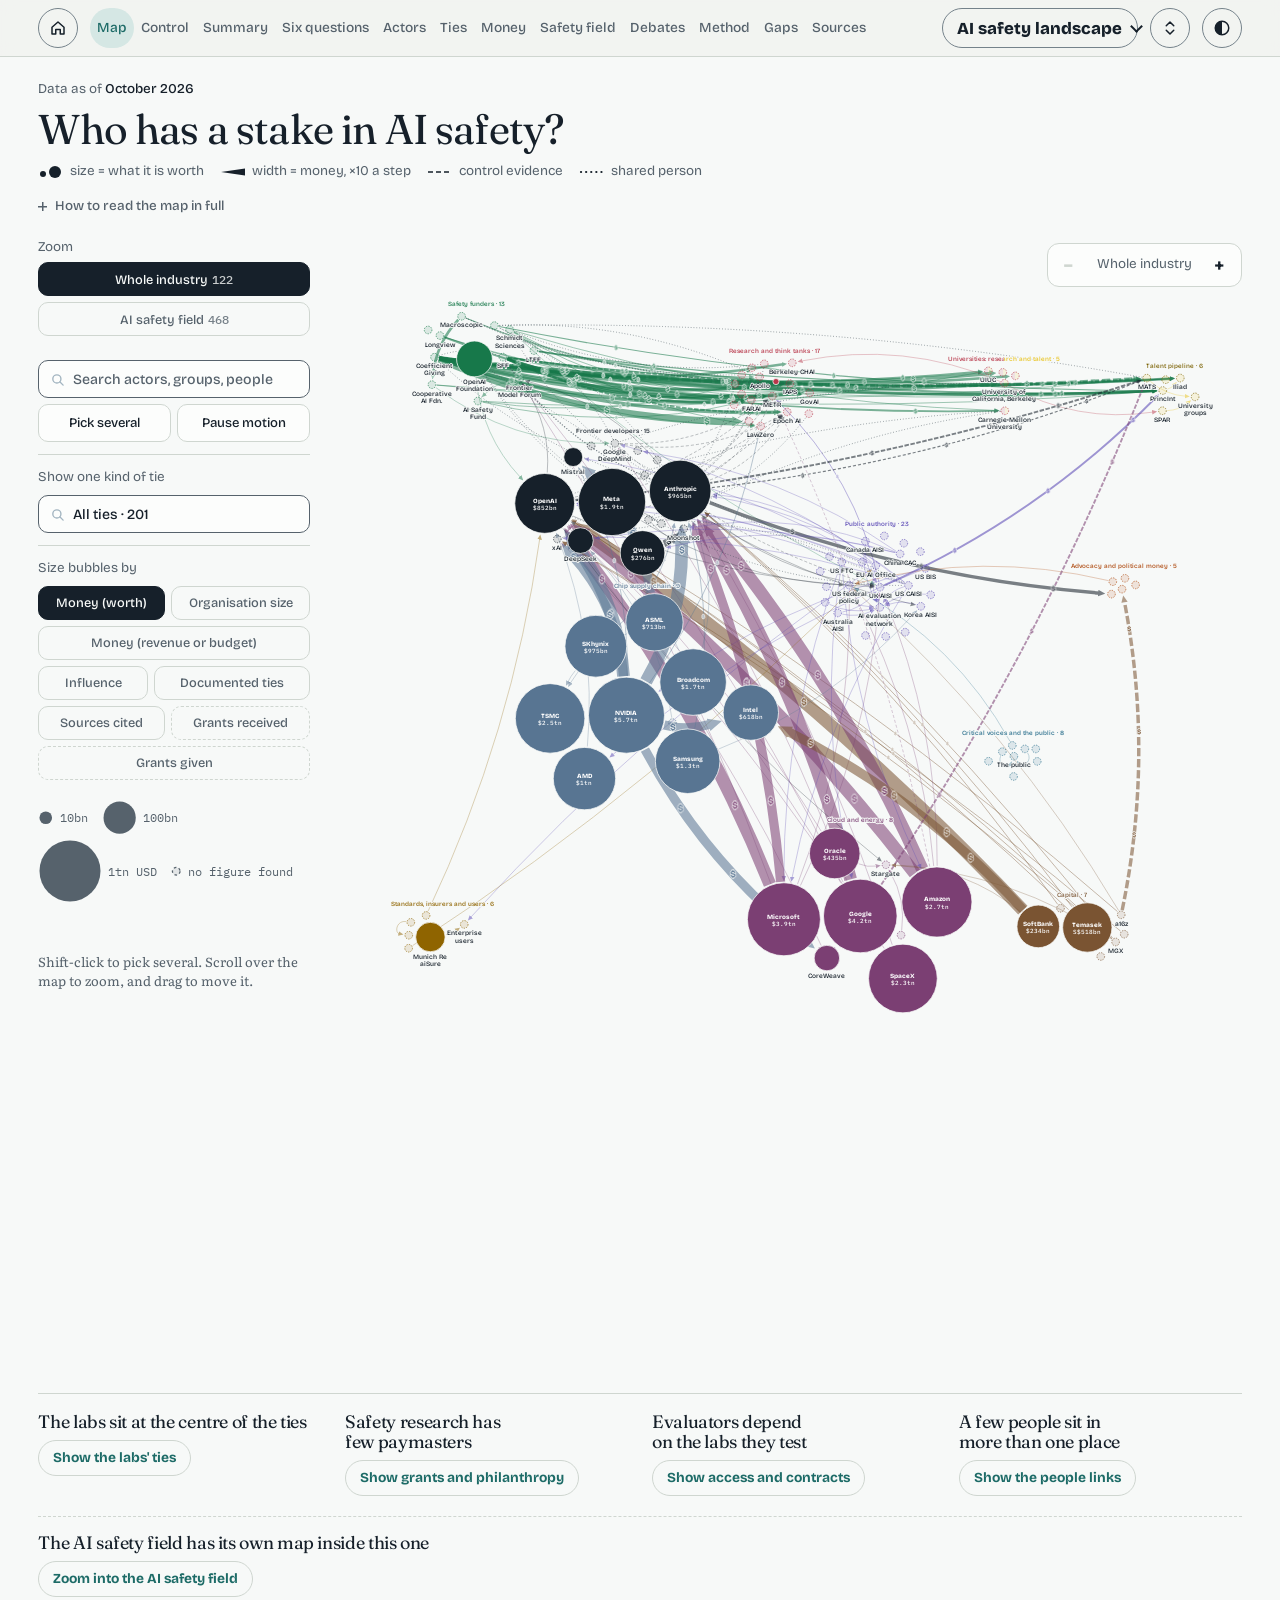
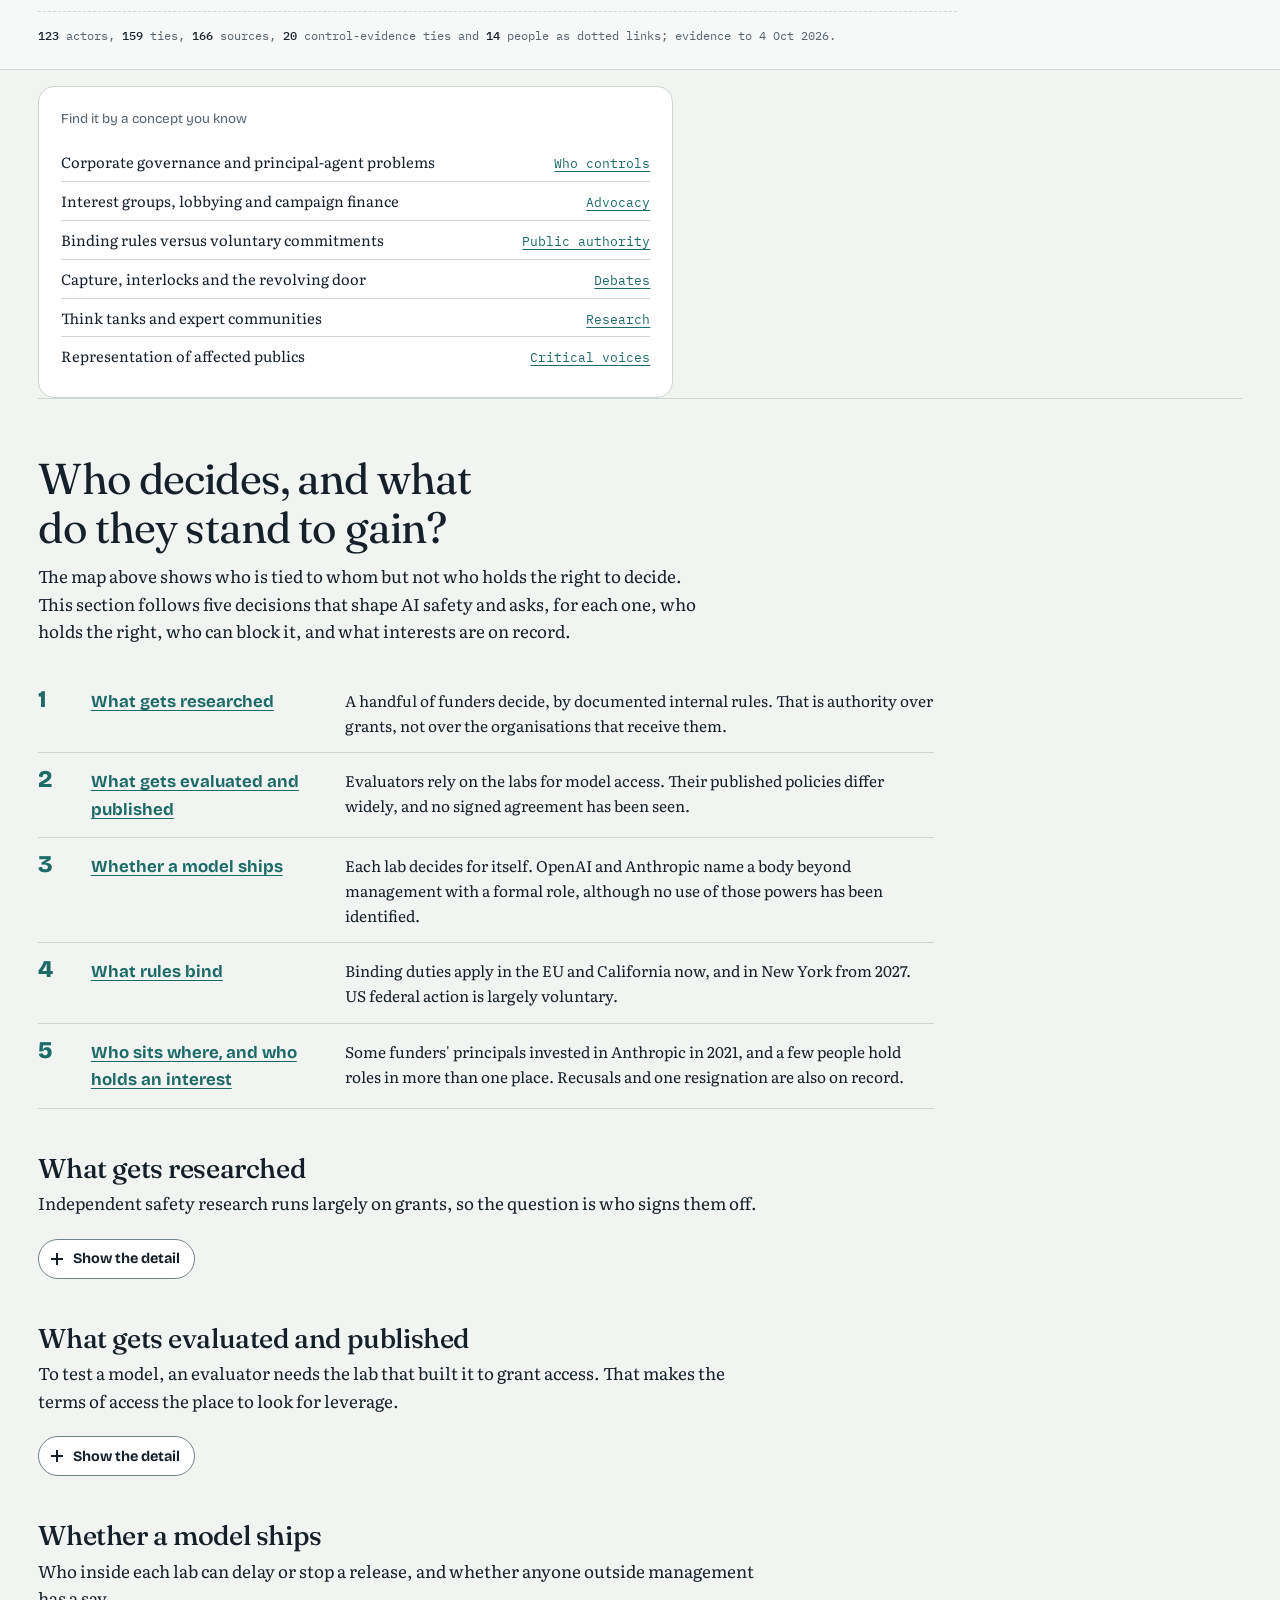
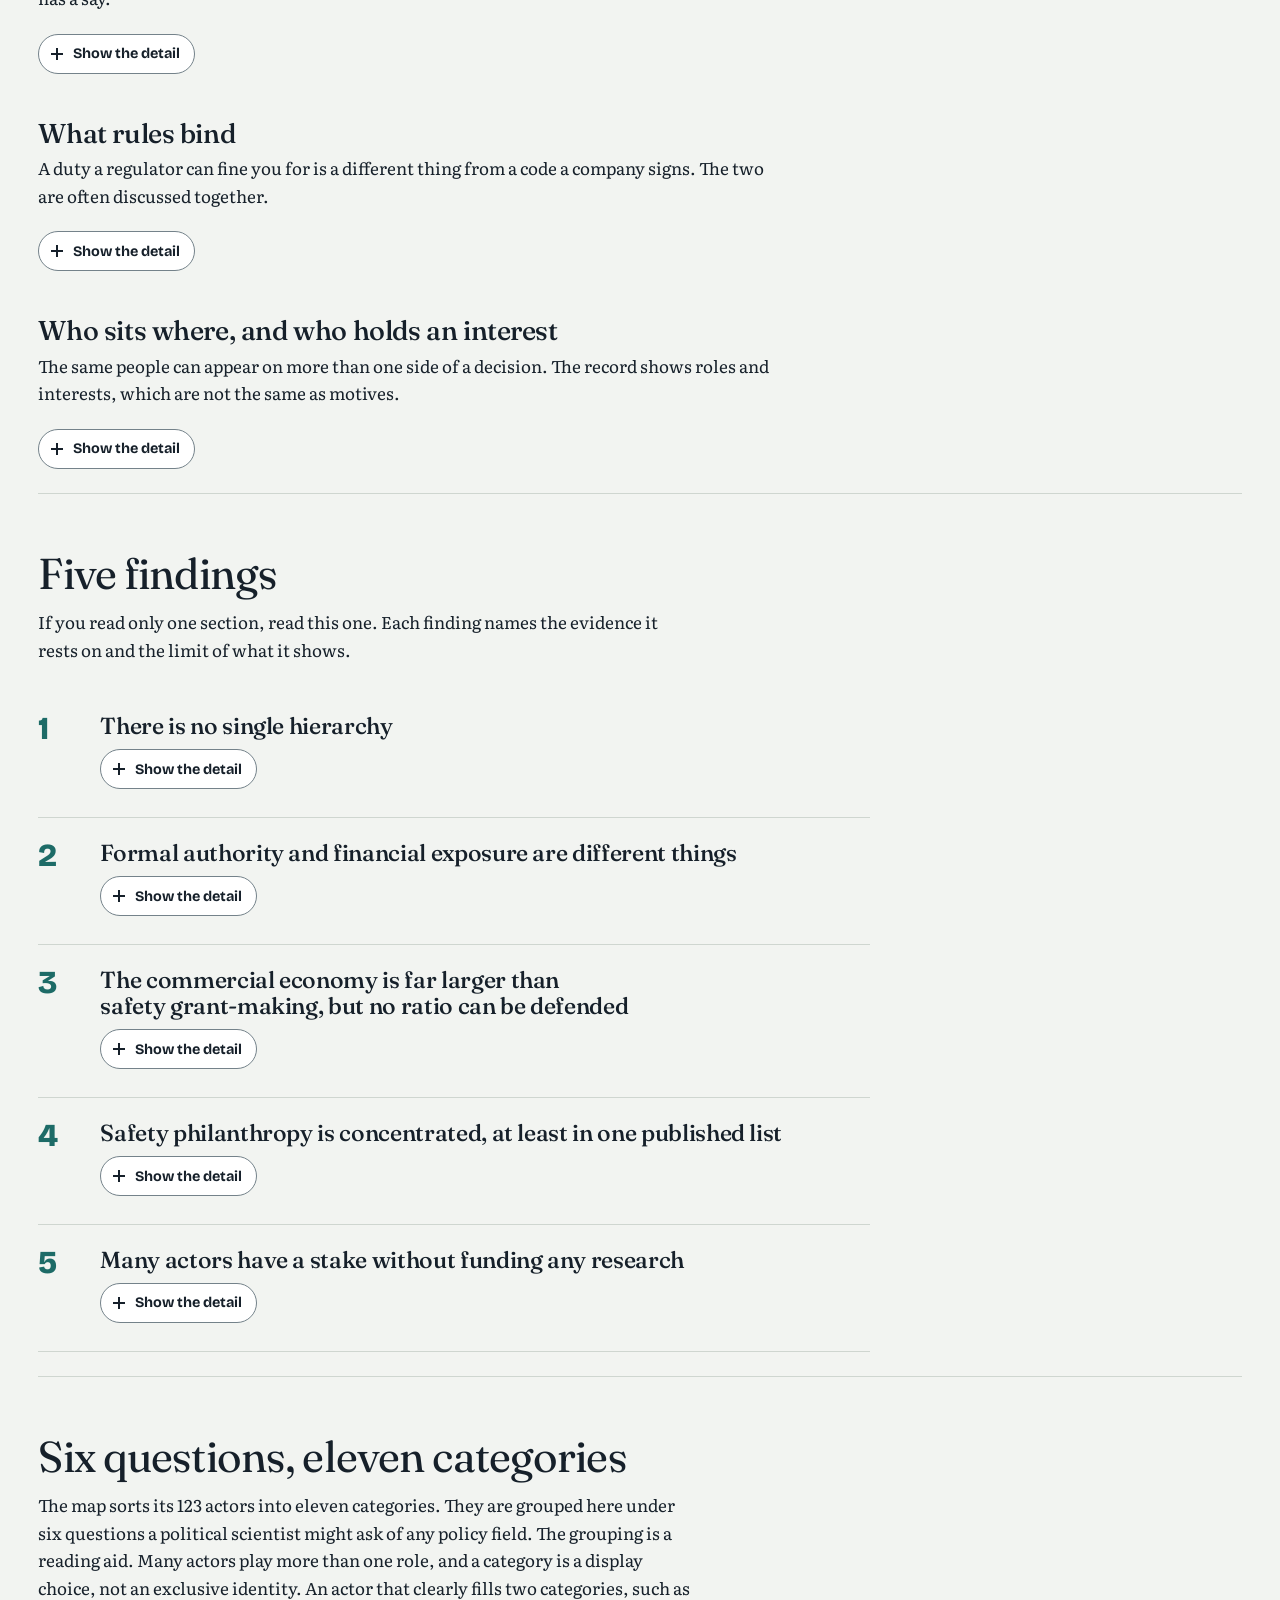
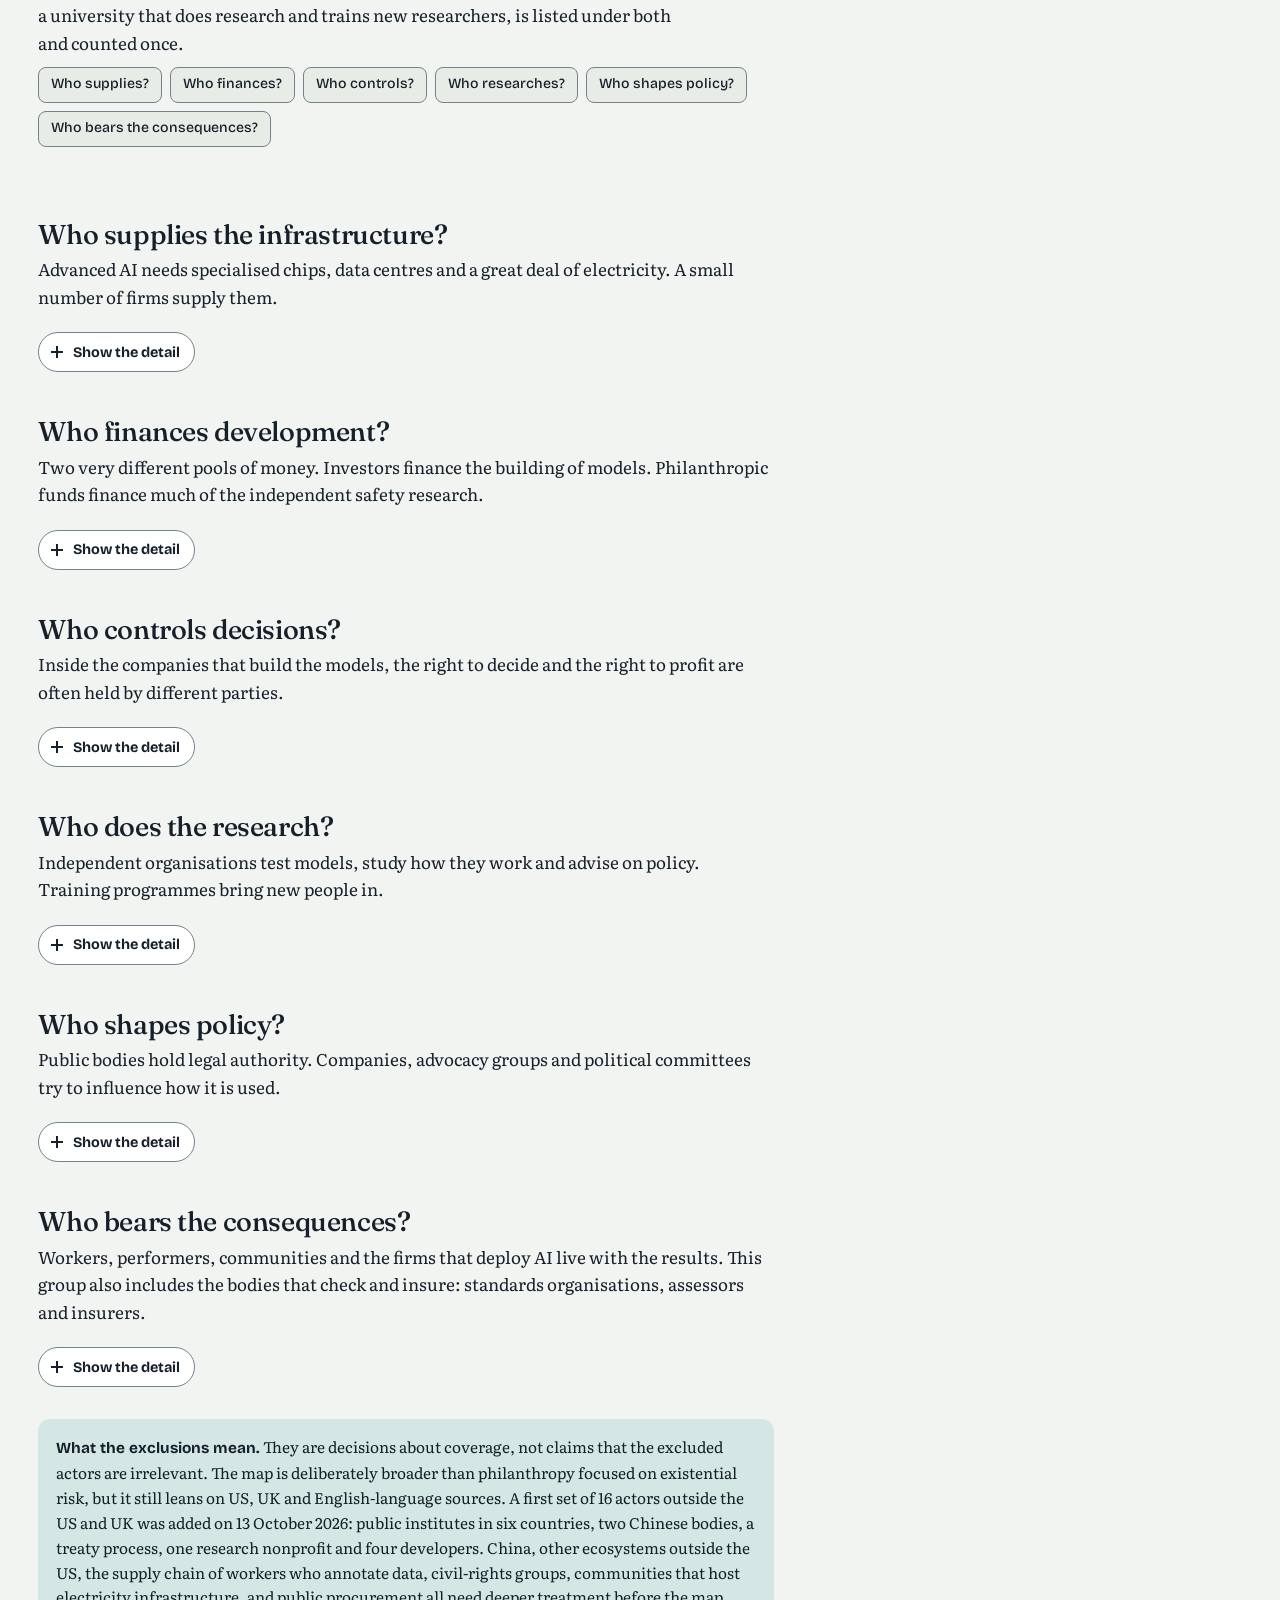
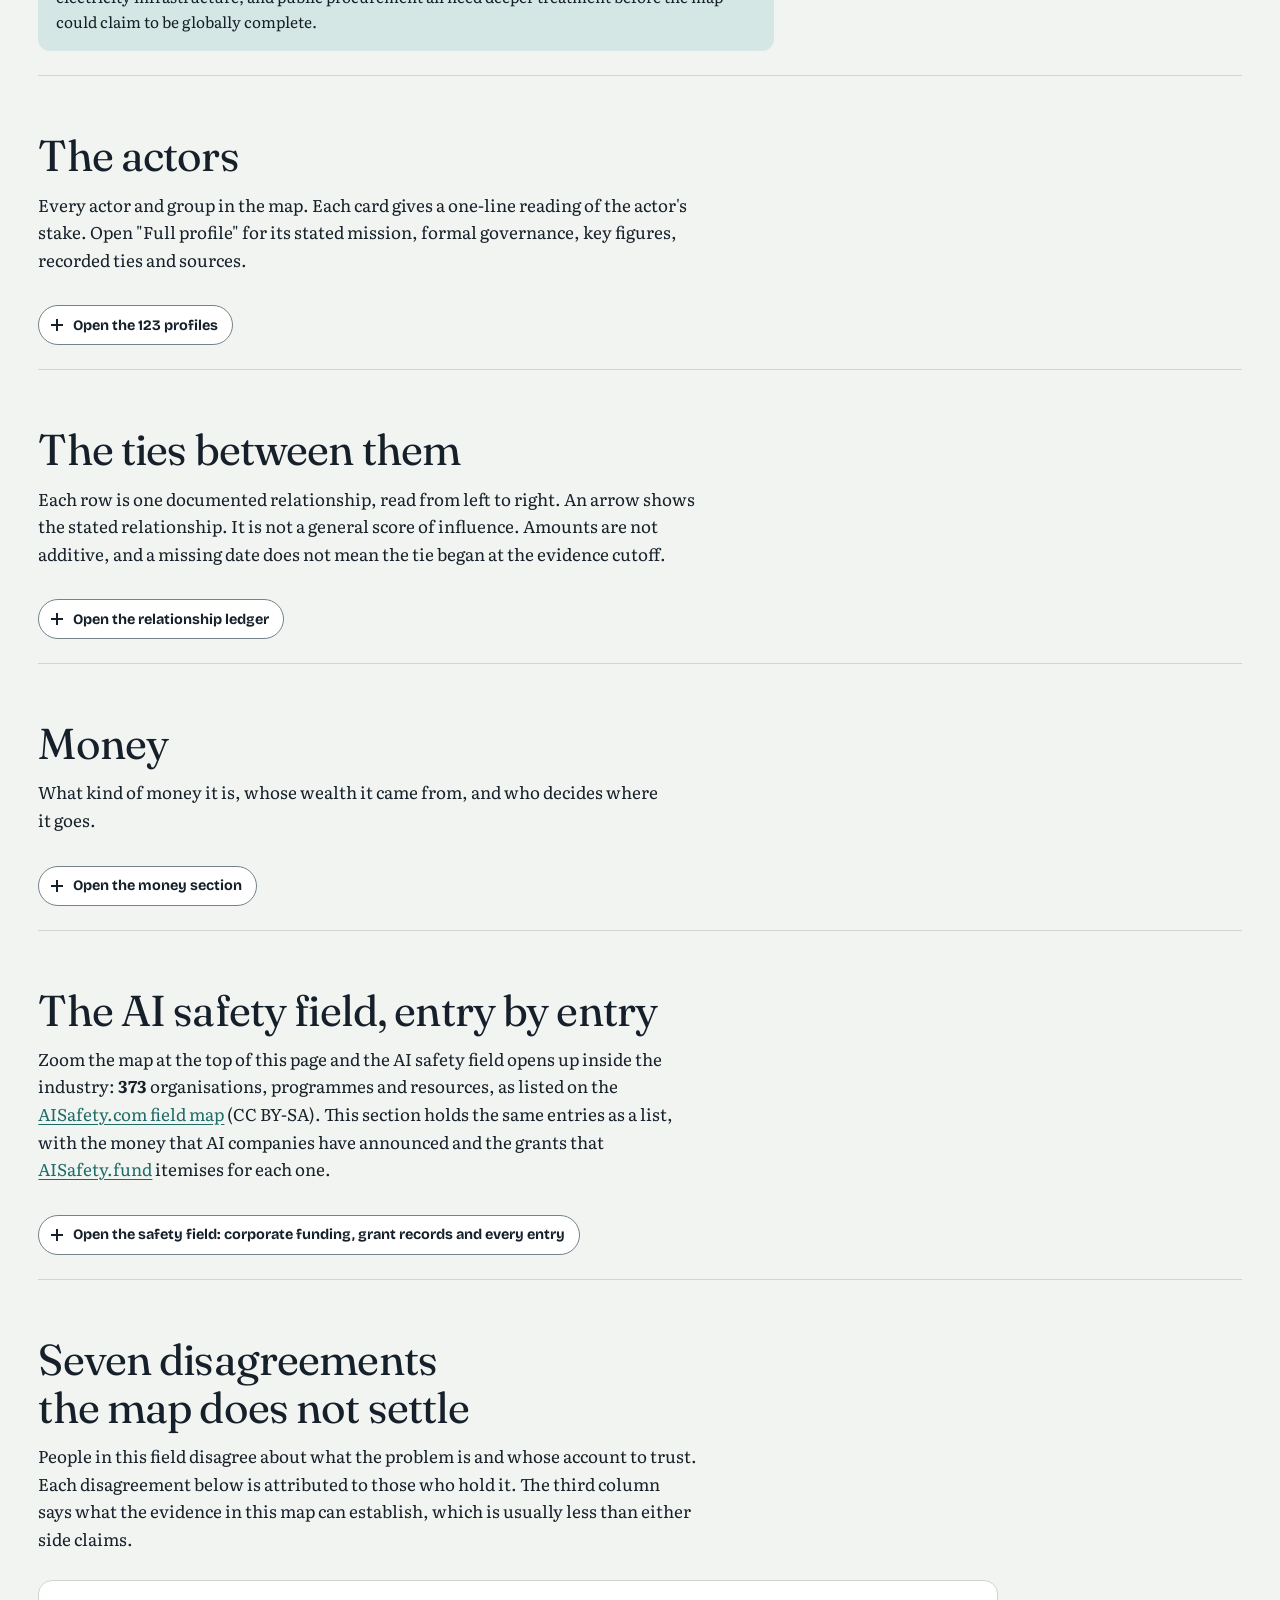
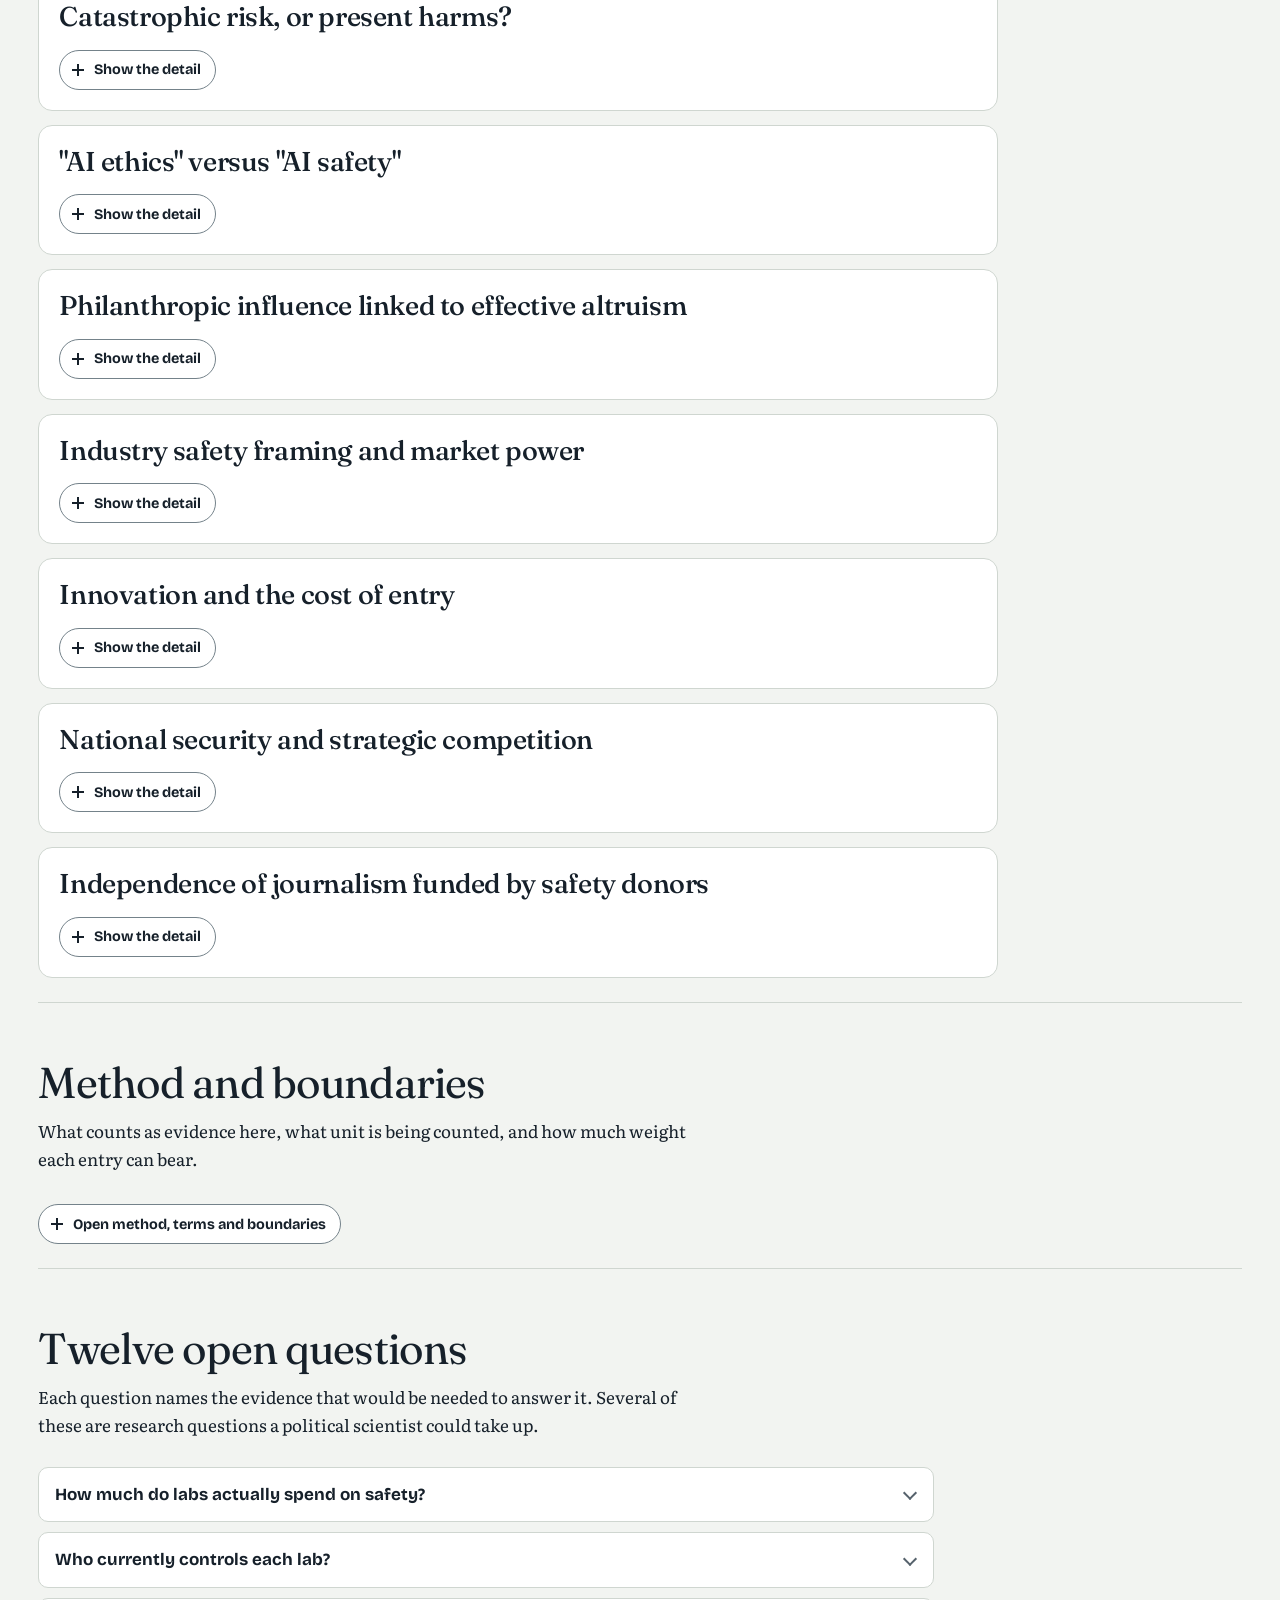
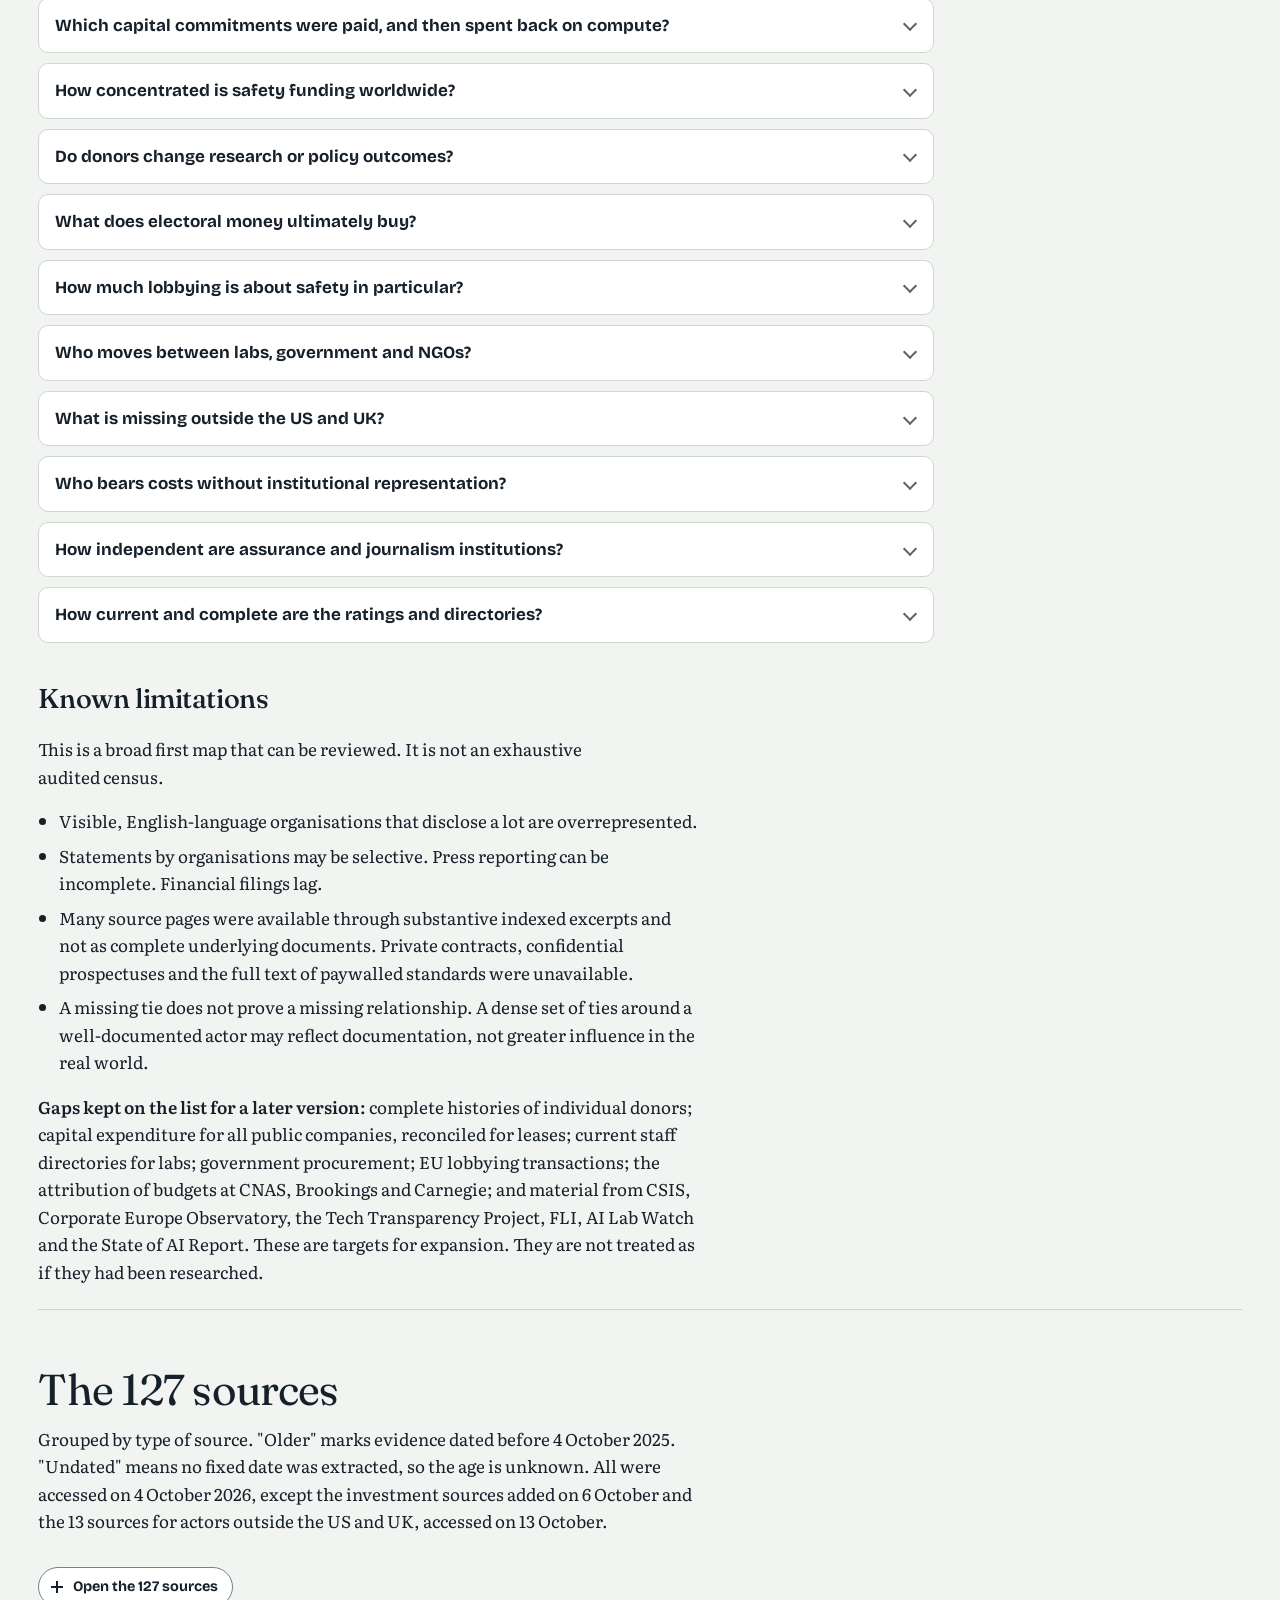
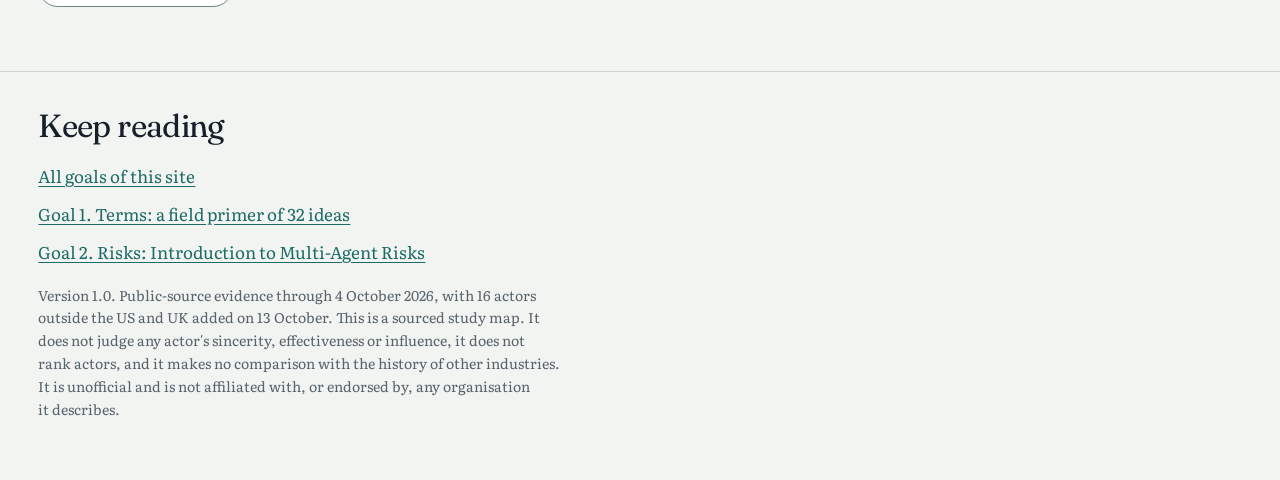
==== commit ec44ff70: "Group Ecosystem into two pages, recolour funders and talent, add the NVIDIA experiment - Site menu: " ====
--- a/ecosystem.html
+++ b/ecosystem.html
@@ -14,7 +14,7 @@
 <link rel="preconnect" href="https://fonts.googleapis.com">
 <link rel="preconnect" href="https://fonts.gstatic.com" crossorigin>
 <link rel="stylesheet" href="https://fonts.googleapis.com/css2?family=Fraunces:opsz,wght@9..144,300..700&family=Bricolage+Grotesque:opsz,wght@12..96,500;12..96,700;12..96,800&family=Literata:ital,opsz,wght@0,7..72,400;0,7..72,600;1,7..72,400&family=IBM+Plex+Mono:wght@400;500&display=swap">
-<link rel="stylesheet" href="site.css?v=10">
+<link rel="stylesheet" href="site.css?v=11">
 <link rel="stylesheet" href="explore.css?v=3">
 <style>
 /* Ecosystem page: a reference page. The map plate is the page header; hand-written reading sections follow, then lists drawn from ecosystem-data.js. */
@@ -37,9 +37,9 @@
 /* The map's own tokens. Its dark face is the default, like a printed chart plate; the light face follows the page's light theme.
    The group colours change with it: see the tones in ecosystem-graph.js. */
 :root { --w-bg: #07131C; --w-raise: #102433; --w-ink: #EEF3F6; --w-muted: #A3B5C1; --w-line: #27414F; --w-hi: #7FE9D8;
-  --w-soft: #DCE4EA; --w-hot: #1B3A4E; --w-in: #07131C; --w-sel: #FFFFFF; --w-shade: rgb(0 0 0 / .7); --k-a: #B5B56E; --k-b: #9486EC; }
+  --w-soft: #DCE4EA; --w-hot: #1B3A4E; --w-in: #07131C; --w-sel: #FFFFFF; --w-shade: rgb(0 0 0 / .7); --k-a: #4CC38A; --k-b: #9486EC; }
 :root[data-theme="light"] { --w-bg: #F7F9F8; --w-raise: #FCFDFC; --w-ink: #16202A; --w-muted: #56626C; --w-line: #CFD6D0; --w-hi: #1D6B67;
-  --w-soft: #3D4A54; --w-hot: #E3EAE7; --w-in: #FFFFFF; --w-sel: #16202A; --w-shade: rgb(0 0 0 / .22); --k-a: #64652A; --k-b: #5846B4; }
+  --w-soft: #3D4A54; --w-hot: #E3EAE7; --w-in: #FFFFFF; --w-sel: #16202A; --w-shade: rgb(0 0 0 / .22); --k-a: #17784A; --w-gold: #7A6000; --k-b: #5846B4; }
 .web {
   margin: 0 calc(-1 * var(--gutter)); background: var(--w-bg); color: var(--w-ink); border-bottom: 1px solid var(--w-line); padding: 22px var(--gutter) 24px; display: grid; gap: 14px; min-width: 0; color-scheme: dark; scroll-margin-top: 72px; }
 :root[data-theme="light"] .web { color-scheme: light; }
@@ -215,6 +215,9 @@
 #webStage .in.num { font-family: var(--font-mono); font-weight: 500; font-size: 12px; }
 #webStage .ctitle { font-family: var(--font-label); font-size: 12.5px; font-weight: 500; cursor: pointer; paint-order: stroke; stroke: var(--w-bg); stroke-width: 4px; }
 #webStage .ctitle:hover, #webStage .ctitle.sel { text-decoration: underline; }
+/* Banana yellow (training, talent) is a fill colour; as text on the light map it would wash out, so its words take a deeper gold. */
+:root[data-theme="light"] #webStage .ctitle[fill="var(--g-F4D35E)"] { fill: var(--w-gold); }
+:root[data-theme="light"] [style*="color:var(--g-F4D35E)"] { color: var(--w-gold) !important; }
 #webStage.has-focus .ctitle:not(.sel) { opacity: .55; }
 .web-panel { border-top: 1px solid var(--w-line); padding-top: 18px; margin-top: 2px; display: grid; grid-template-columns: minmax(0, 1fr) minmax(0, 1.5fr); gap: 20px 36px; align-items: start; min-height: 11rem; font-size: .93rem; }
 @media (max-width: 860px) { .web-panel { grid-template-columns: minmax(0, 1fr); } }
@@ -543,16 +546,17 @@
       <a href="#sources">Sources</a>
     </nav>
     <div class="site-menu">
-      <button class="site-btn" id="siteBtn" type="button" aria-expanded="false" aria-controls="siteLinks" title="Site pages"><span class="site-page" id="sitePage">Ecosystem</span></button>
+      <button class="site-btn" id="siteBtn" type="button" aria-expanded="false" aria-controls="siteLinks" title="Site pages"><span class="site-page" id="sitePage">AI safety landscape</span></button>
       <nav class="site-links" id="siteLinks" aria-label="Site pages">
         <a href="index.html">Goals</a>
         <a href="terms.html"><span class="n">1</span>Terms</a>
         <a href="multi-agent-risks.html"><span class="n">2</span>Multi-agent risks</a>
-        <a href="ecosystem.html" aria-current="page"><span class="n">3</span>Ecosystem</a>
+        <span class="site-grp"><span class="n">3</span>Ecosystem</span>
+        <a class="site-sub" href="ecosystem.html" aria-current="page">AI safety landscape</a>
+        <a class="site-sub" href="hyperscale.html">Hyperscalers</a>
         <a href="experiments.html">Experiments</a>
         <a href="reports.html">Reports</a>
         <a href="timelines.html">Timelines</a>
-        <a href="hyperscale.html">Hyperscale atlas</a>
       </nav>
     </div>
     <button class="icon-btn mode-btn" id="modeBtn" type="button" aria-pressed="false" aria-label="Open all the layers on this page" title="Open all the layers on this page"><svg viewBox="0 0 24 24" fill="none" stroke="currentColor" stroke-width="2" stroke-linecap="round" stroke-linejoin="round" aria-hidden="true"><path class="i-open" d="M7 9l5-5 5 5M7 15l5 5 5-5"/><path class="i-close" d="M7 4l5 5 5-5M7 20l5-5 5 5"/></svg></button>
@@ -1924,7 +1928,7 @@
 })();
 </script>
 <script src="ecosystem-control.js"></script>
-<script src="ecosystem-graph.js?v=18"></script>
+<script src="ecosystem-graph.js?v=19"></script>
 <script src="field-list.js?v=3"></script>
 <script src="explore.js?v=6"></script>
 <script src="terms.js?v=2"></script>
--- a/site.css
+++ b/site.css
@@ -124,6 +124,9 @@
 .site-links.open { display: flex; }
 .site-links a { font-family: var(--font-display); font-weight: 500; font-size: 1rem; color: var(--ink); text-decoration: none; padding: 0 12px; min-height: 44px; border-radius: 10px; white-space: nowrap; display: flex; align-items: center; gap: 8px; transition: background-color .15s; }
 .site-links a:hover { background: var(--surface-2); }
+/* Ecosystem is a group in the site menu: its name, then its two pages indented under it. */
+.site-links .site-grp { font-family: var(--font-display); font-weight: 500; font-size: 1rem; color: var(--muted); padding: 0 12px; min-height: 40px; display: flex; align-items: center; gap: 8px; white-space: nowrap; }
+.site-links a.site-sub { padding-left: 40px; }
 .site-links a[aria-current] { color: var(--accent); background: var(--accent-soft); font-weight: 700; }
 .site-links .n { font-family: var(--font-mono); font-size: .72rem; font-weight: 400; line-height: 1; width: 20px; height: 20px; border-radius: 50%; border: 1.5px solid currentColor; display: grid; place-items: center; flex: none; }
 @media (max-width: 1439px) {
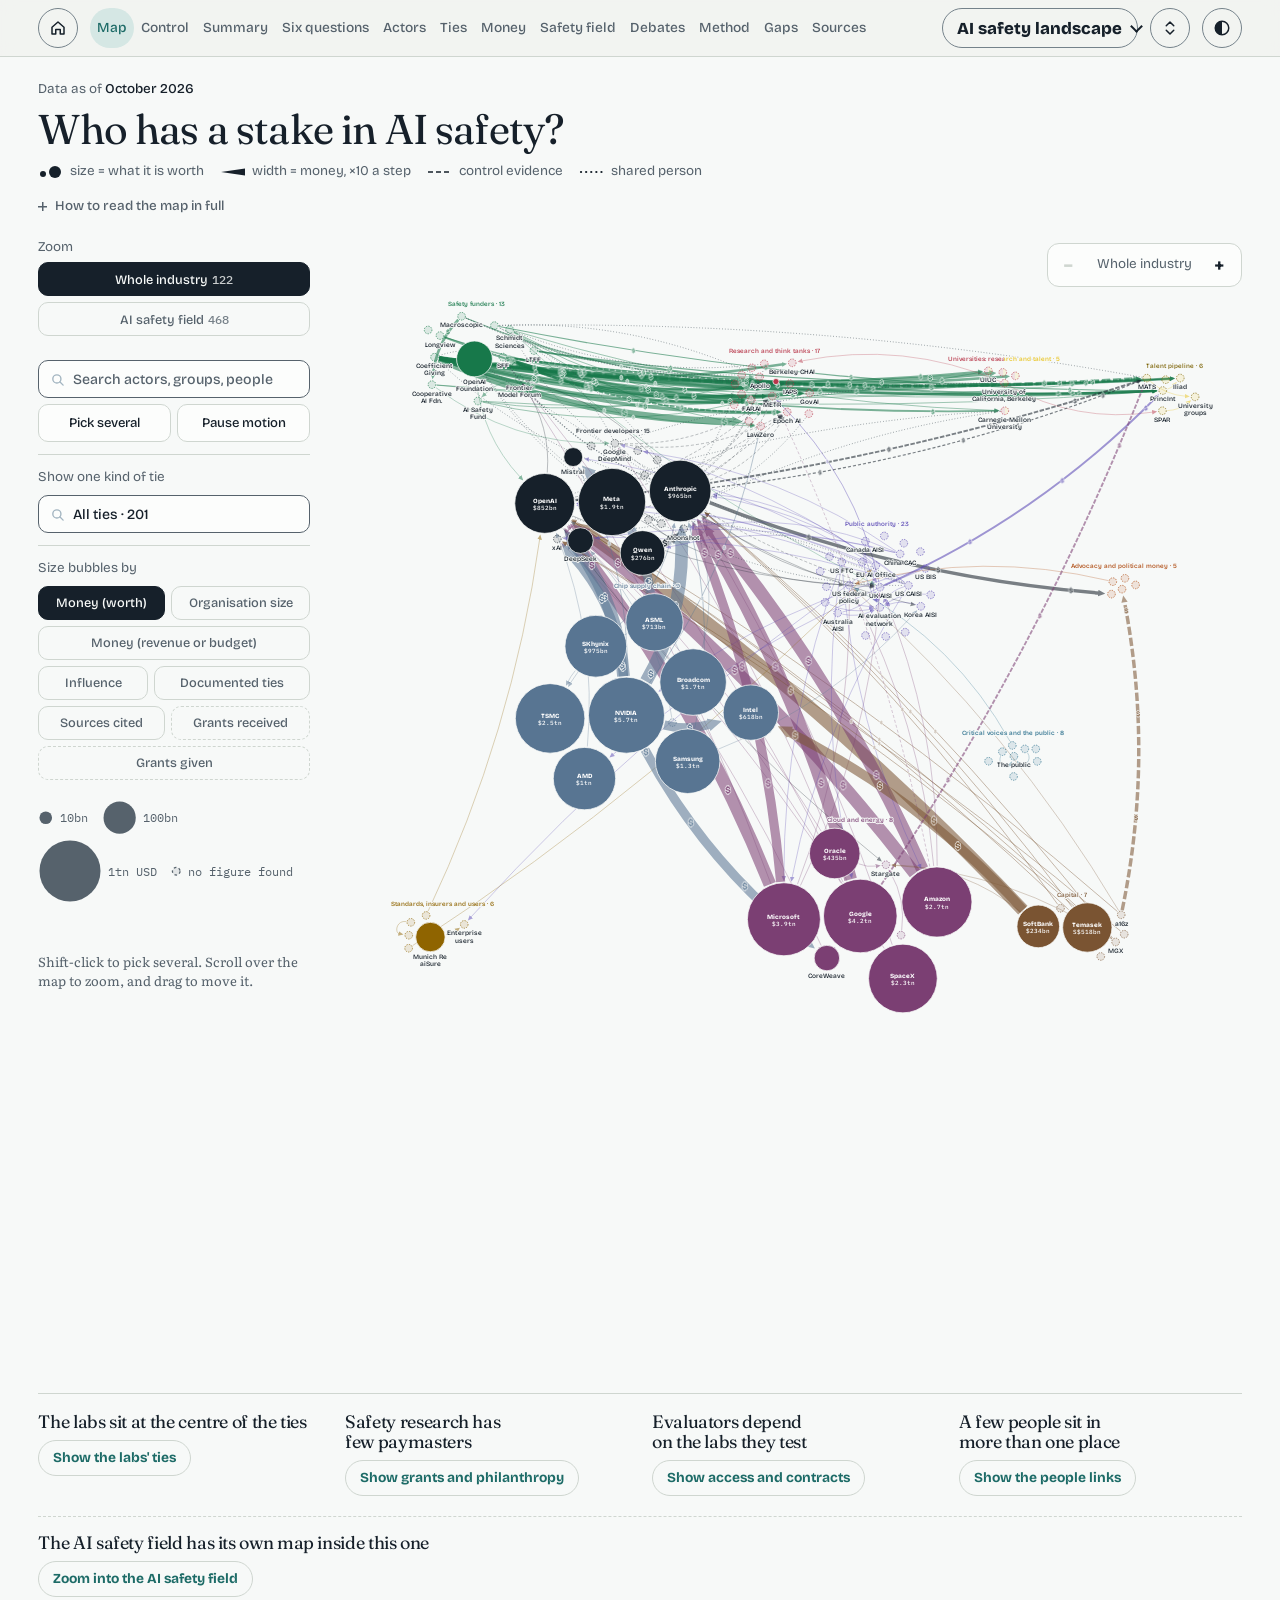
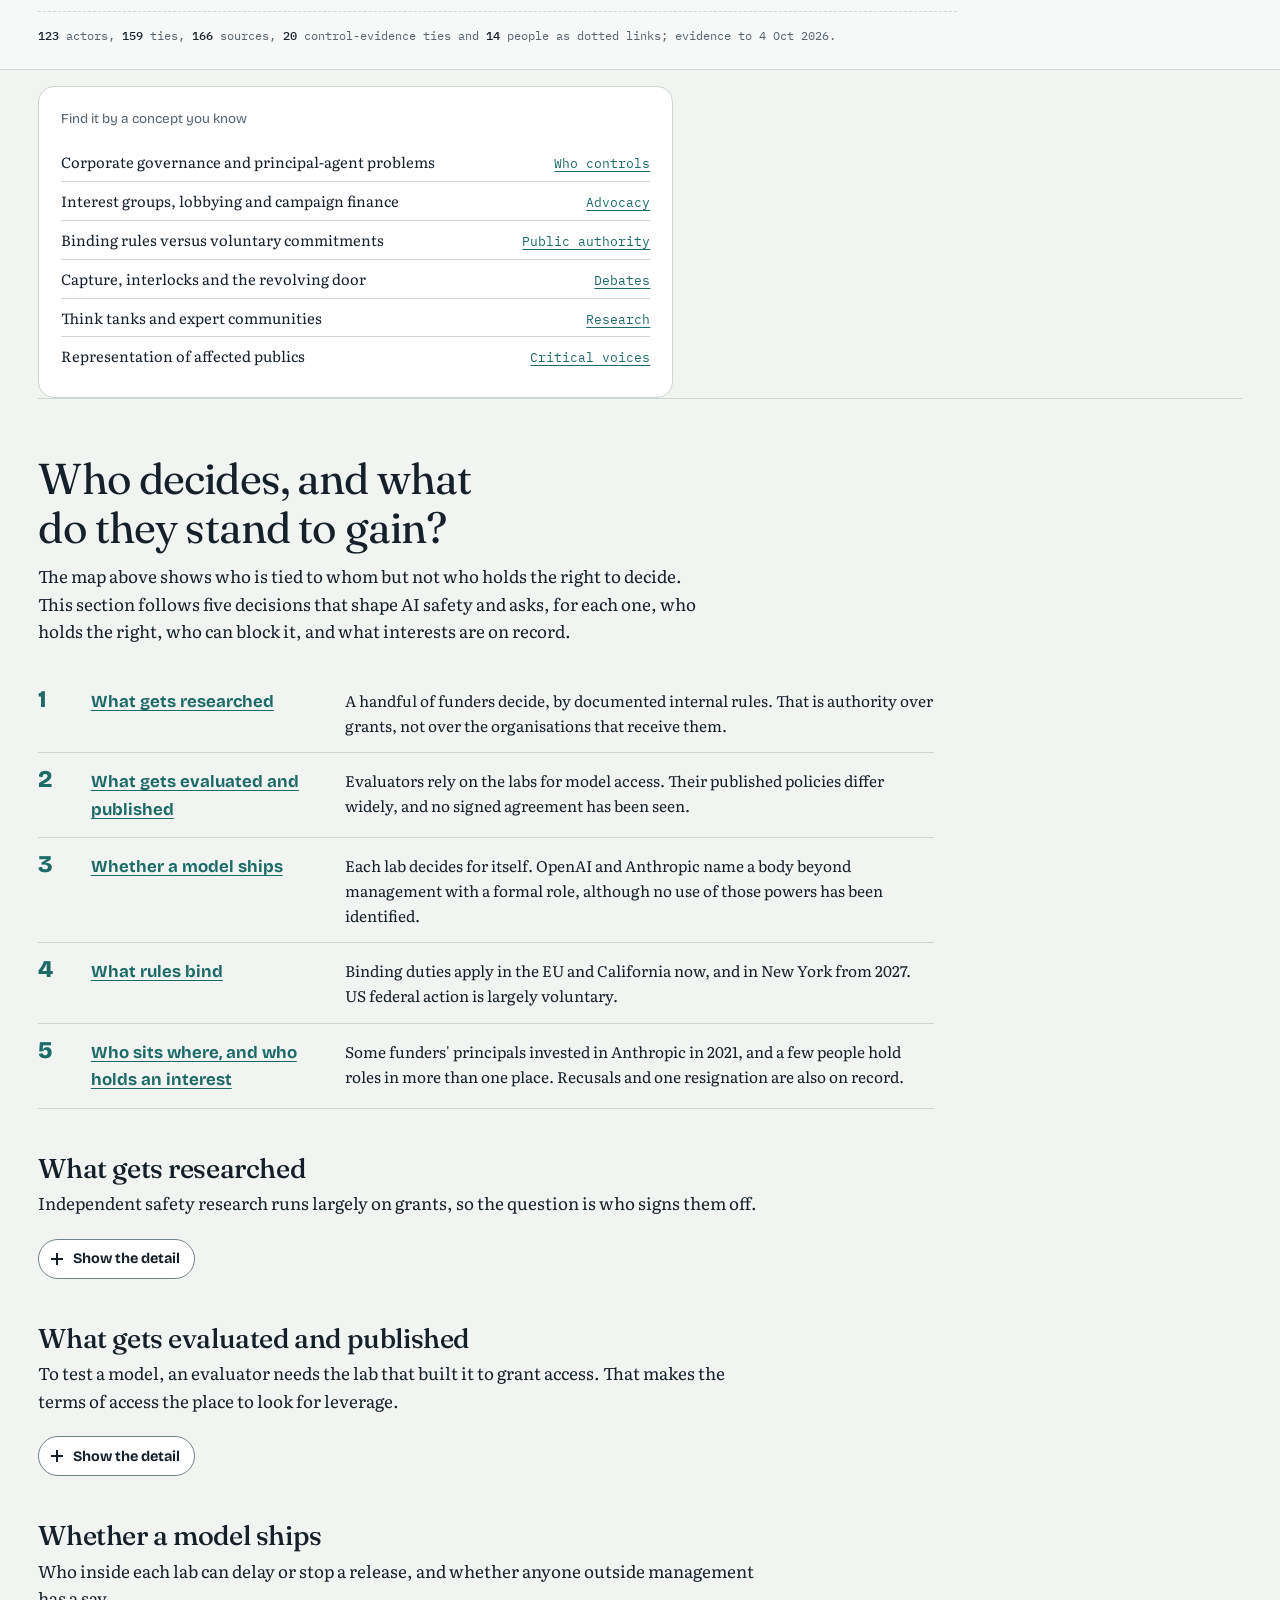
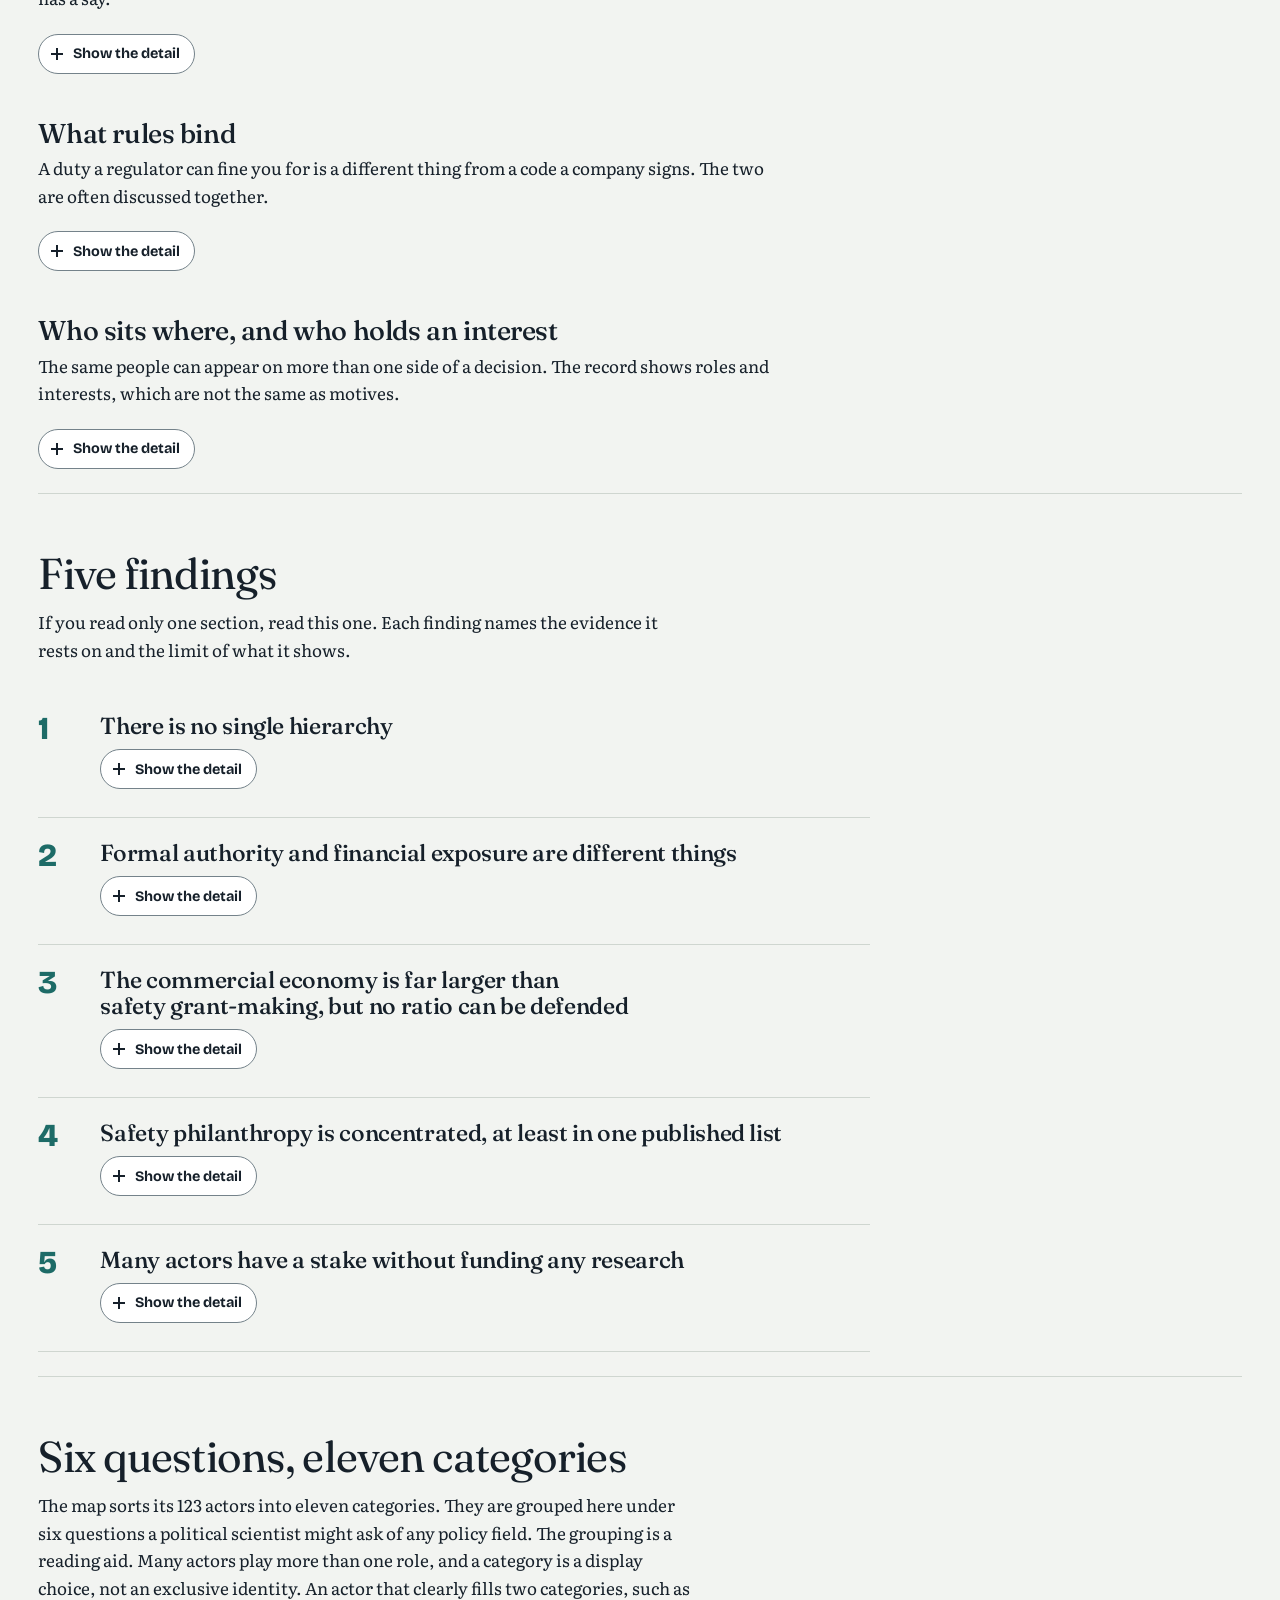
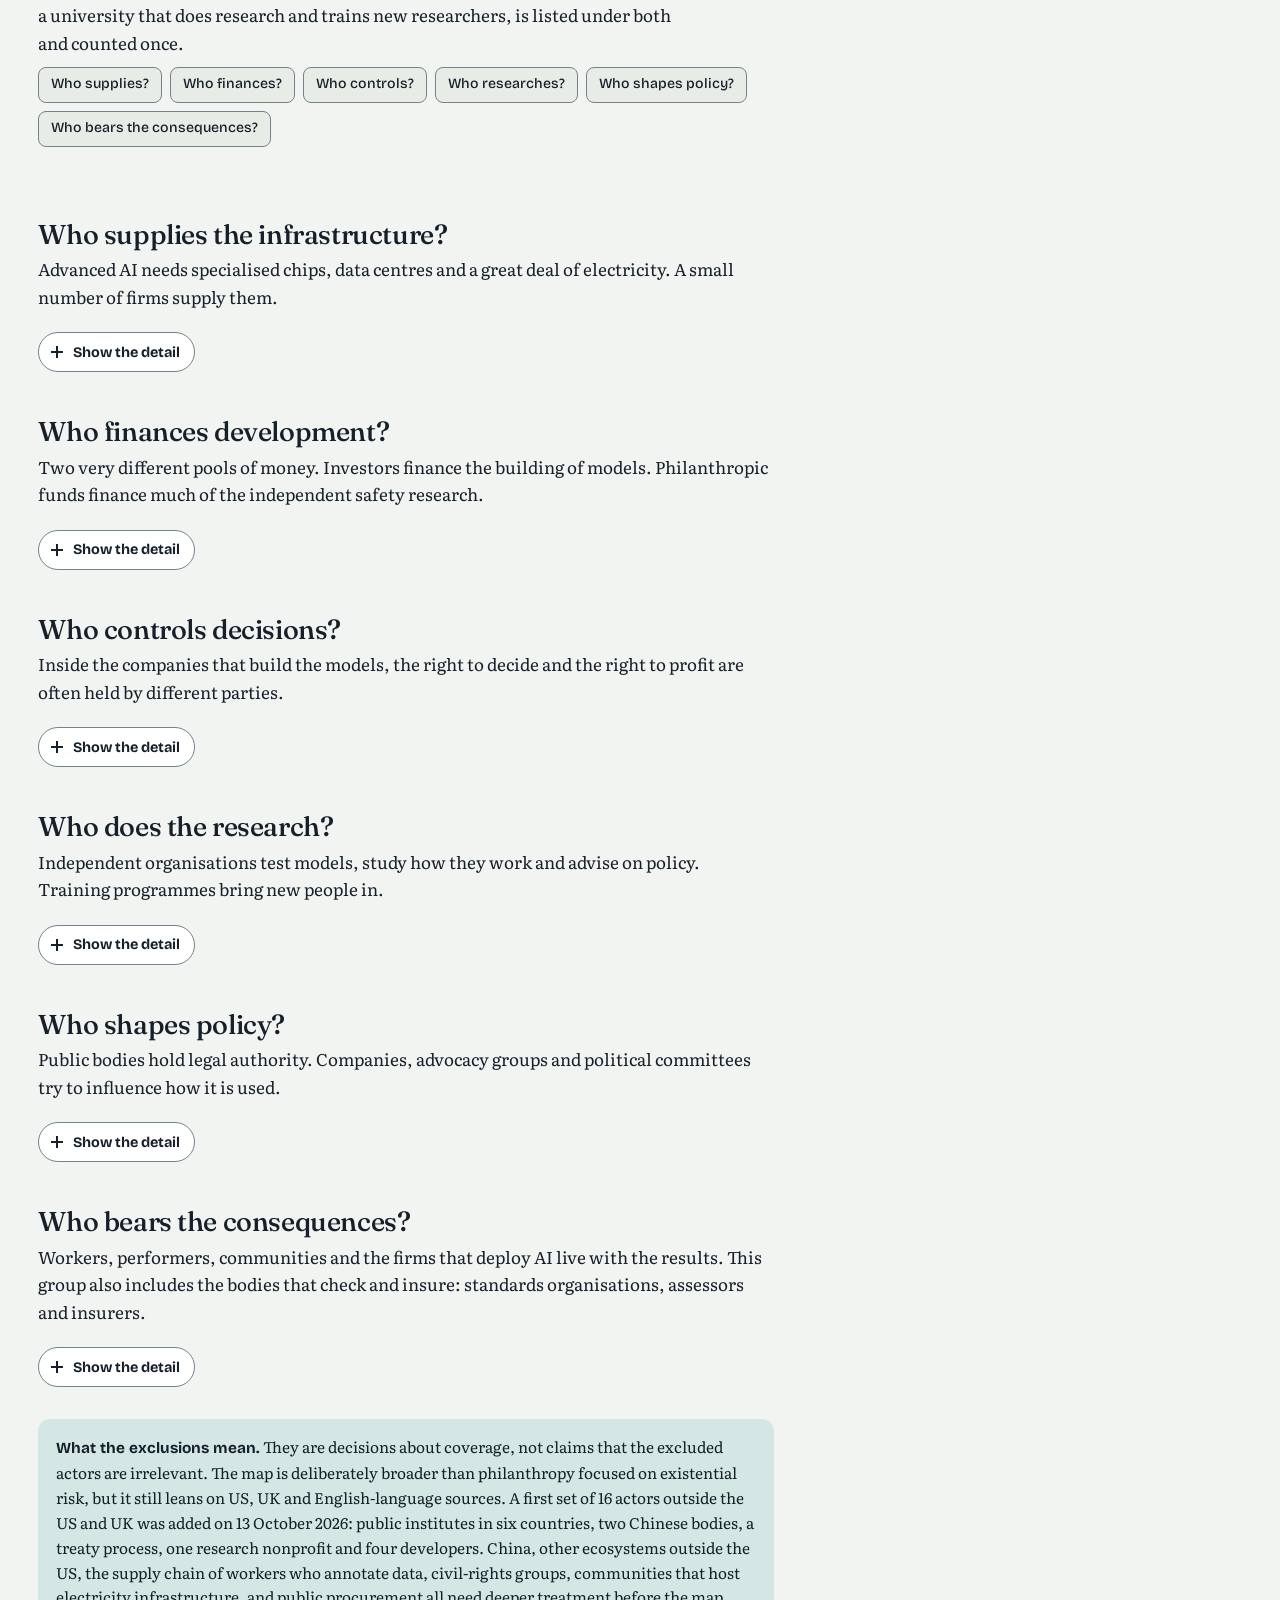
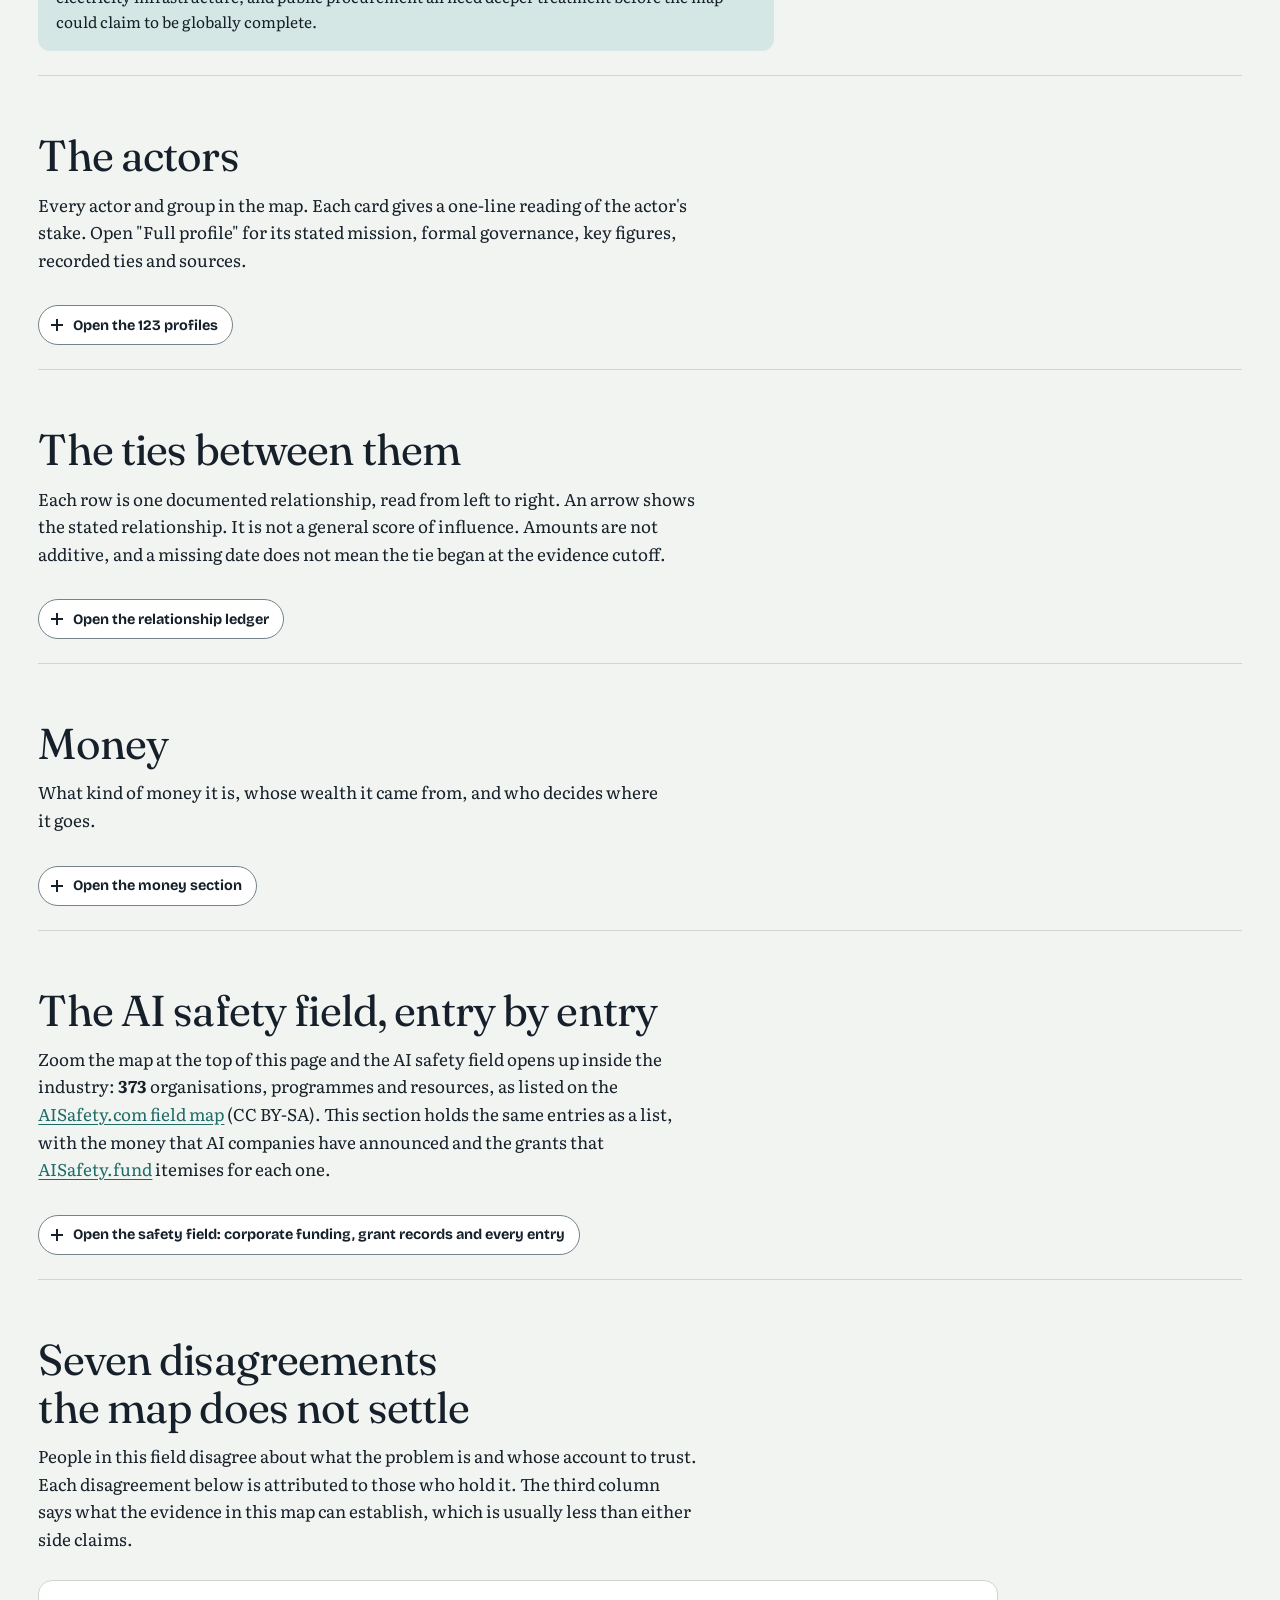
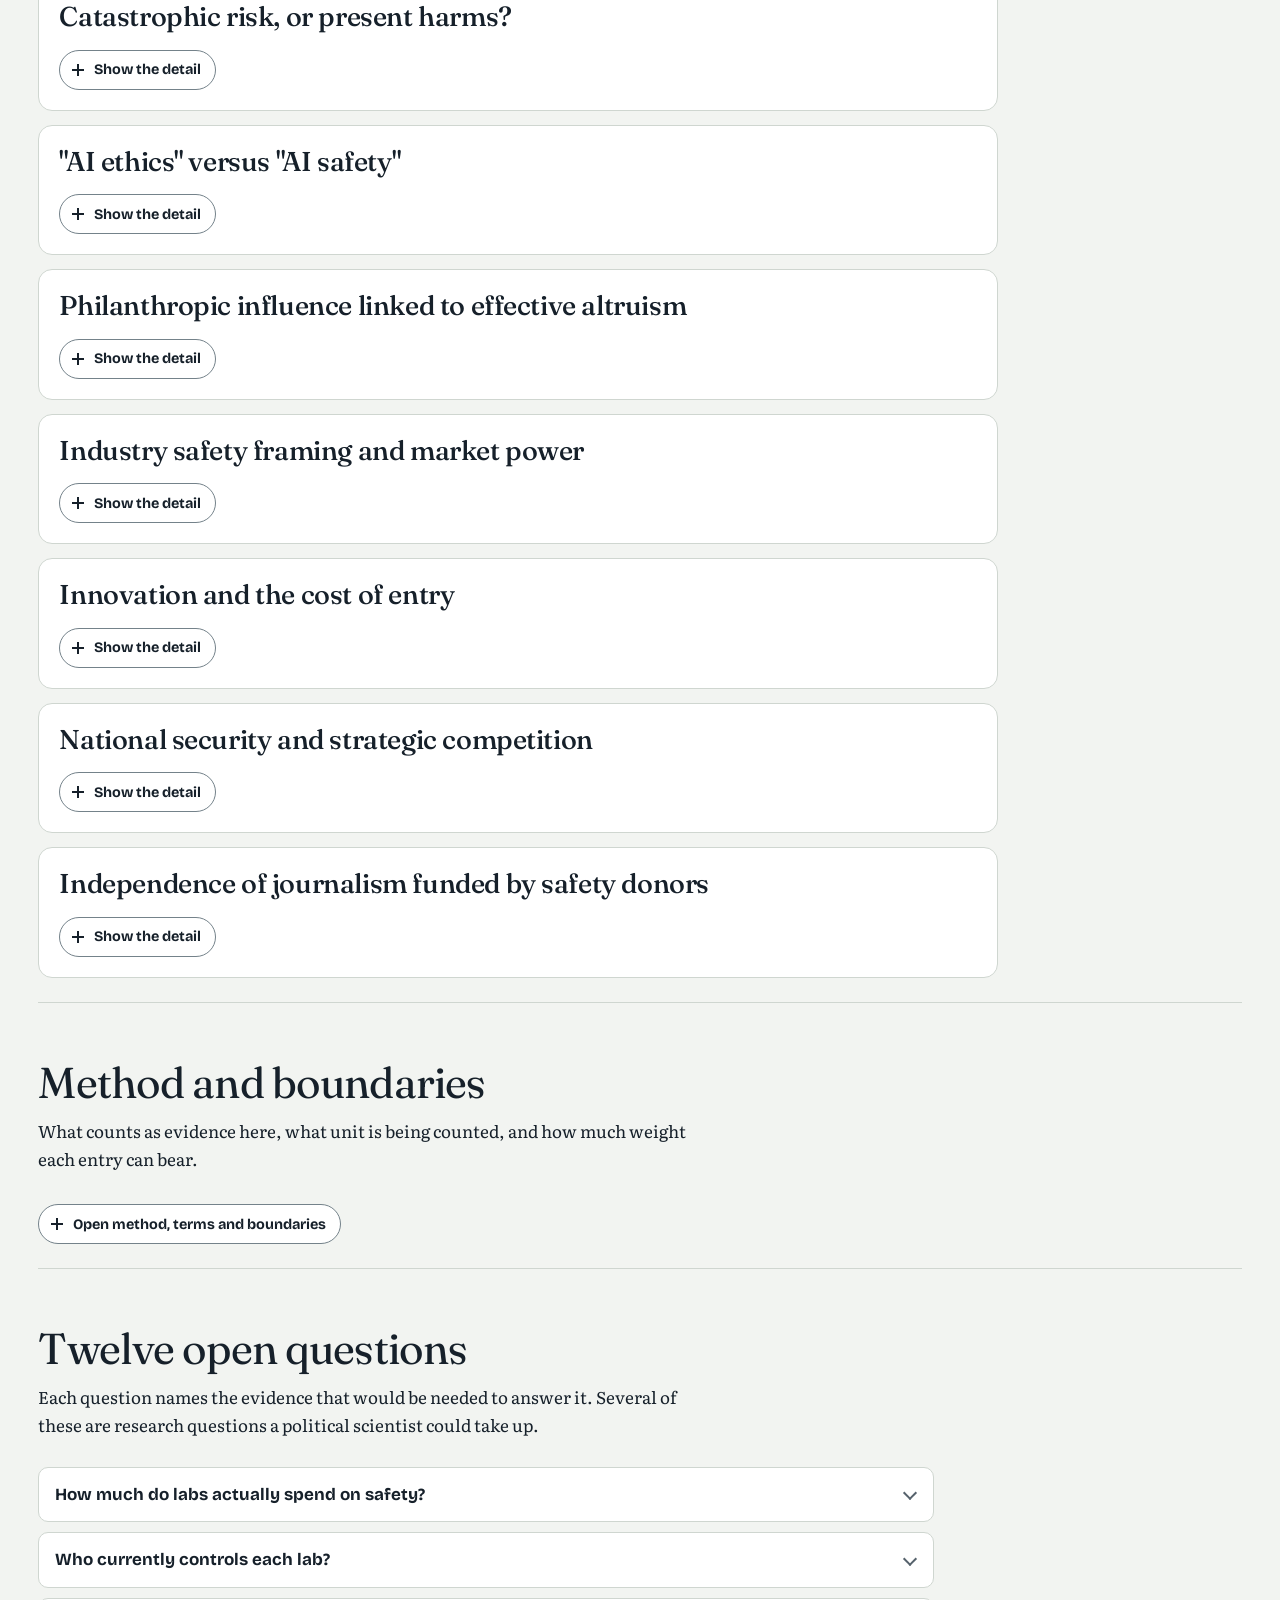
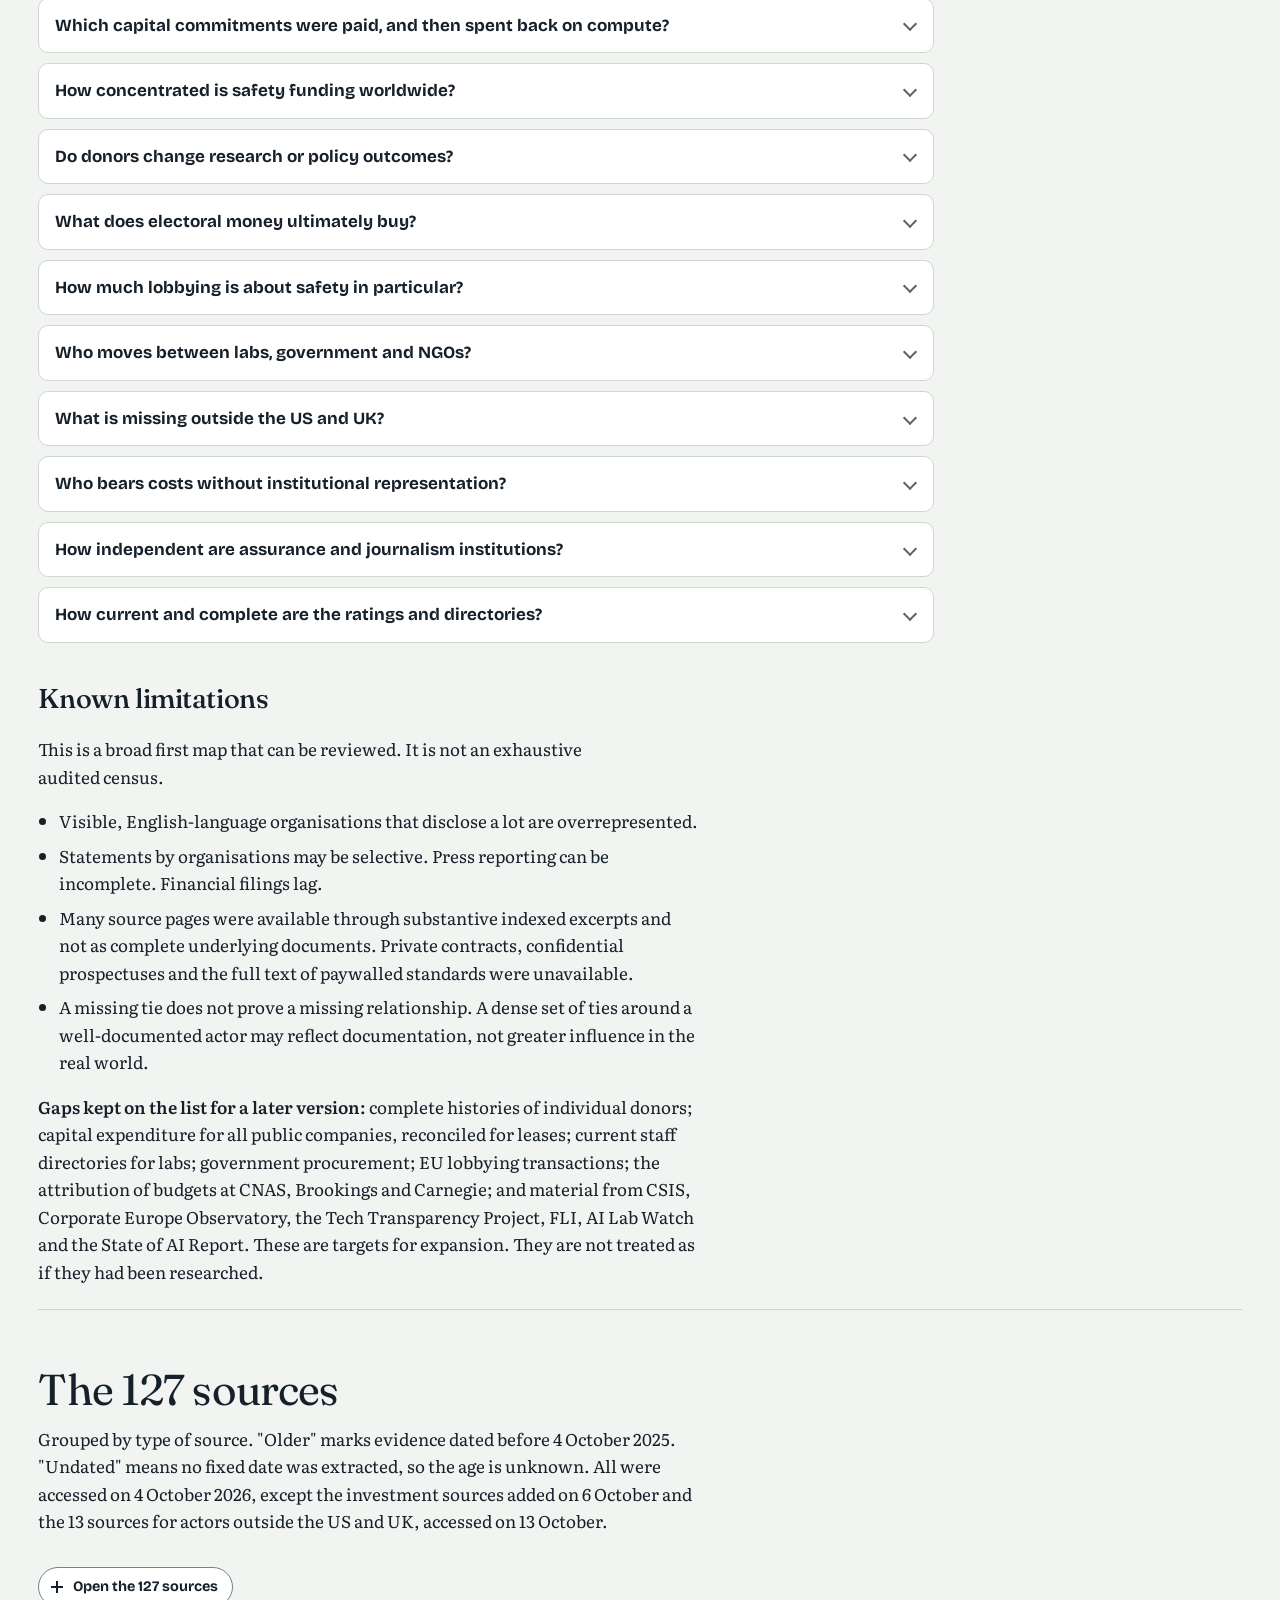
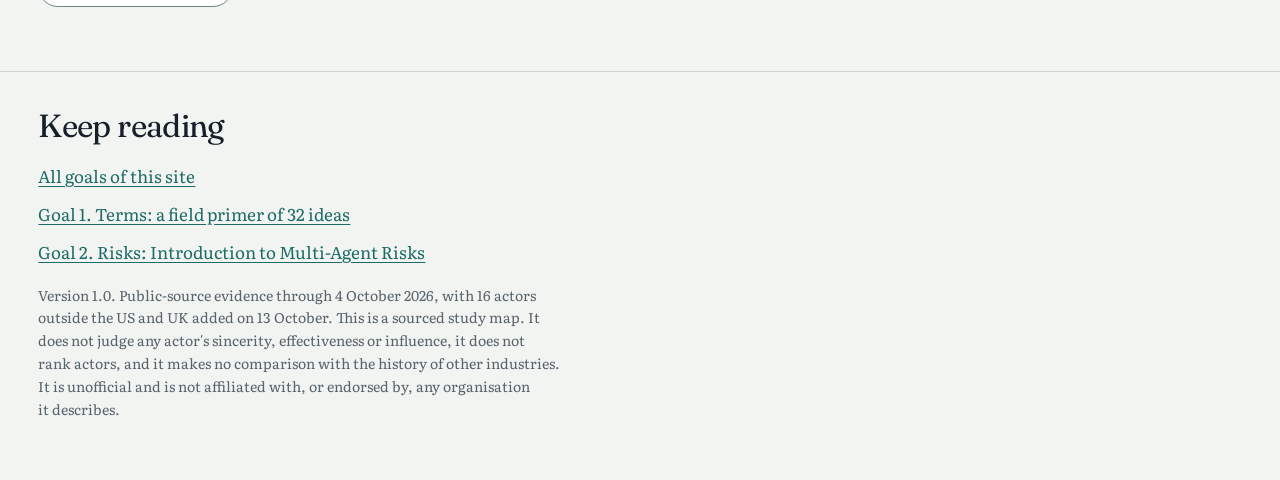
==== commit 44688d04: "Reports become two: AI safety advice, and five ways NVIDIA's next year could go - reports-nvidia.htm" ====
--- a/ecosystem.html
+++ b/ecosystem.html
@@ -555,7 +555,9 @@
         <a class="site-sub" href="ecosystem.html" aria-current="page">AI safety landscape</a>
         <a class="site-sub" href="hyperscale.html">Hyperscalers</a>
         <a href="experiments.html">Experiments</a>
-        <a href="reports.html">Reports</a>
+        <span class="site-grp">Reports</span>
+        <a class="site-sub" href="reports.html">AI safety advice</a>
+        <a class="site-sub" href="reports-nvidia.html">NVIDIA scenarios</a>
         <a href="timelines.html">Timelines</a>
       </nav>
     </div>
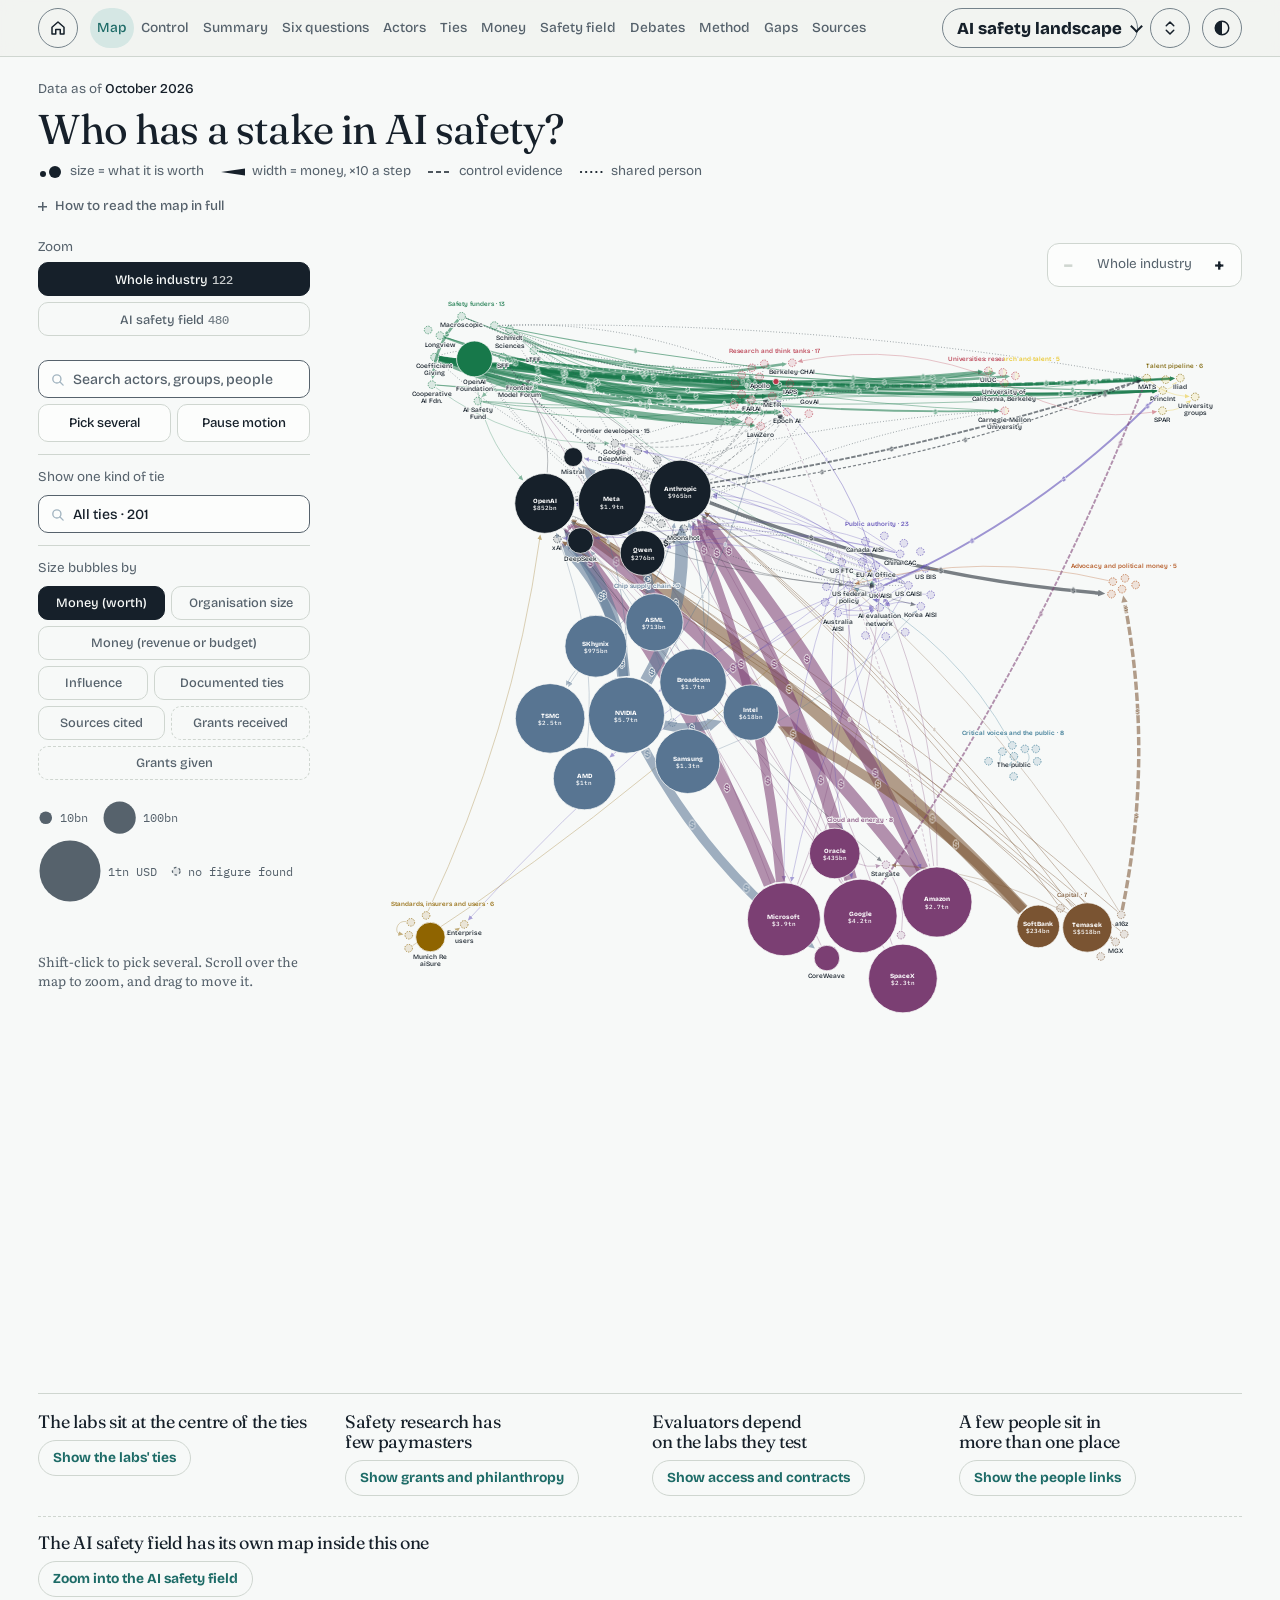
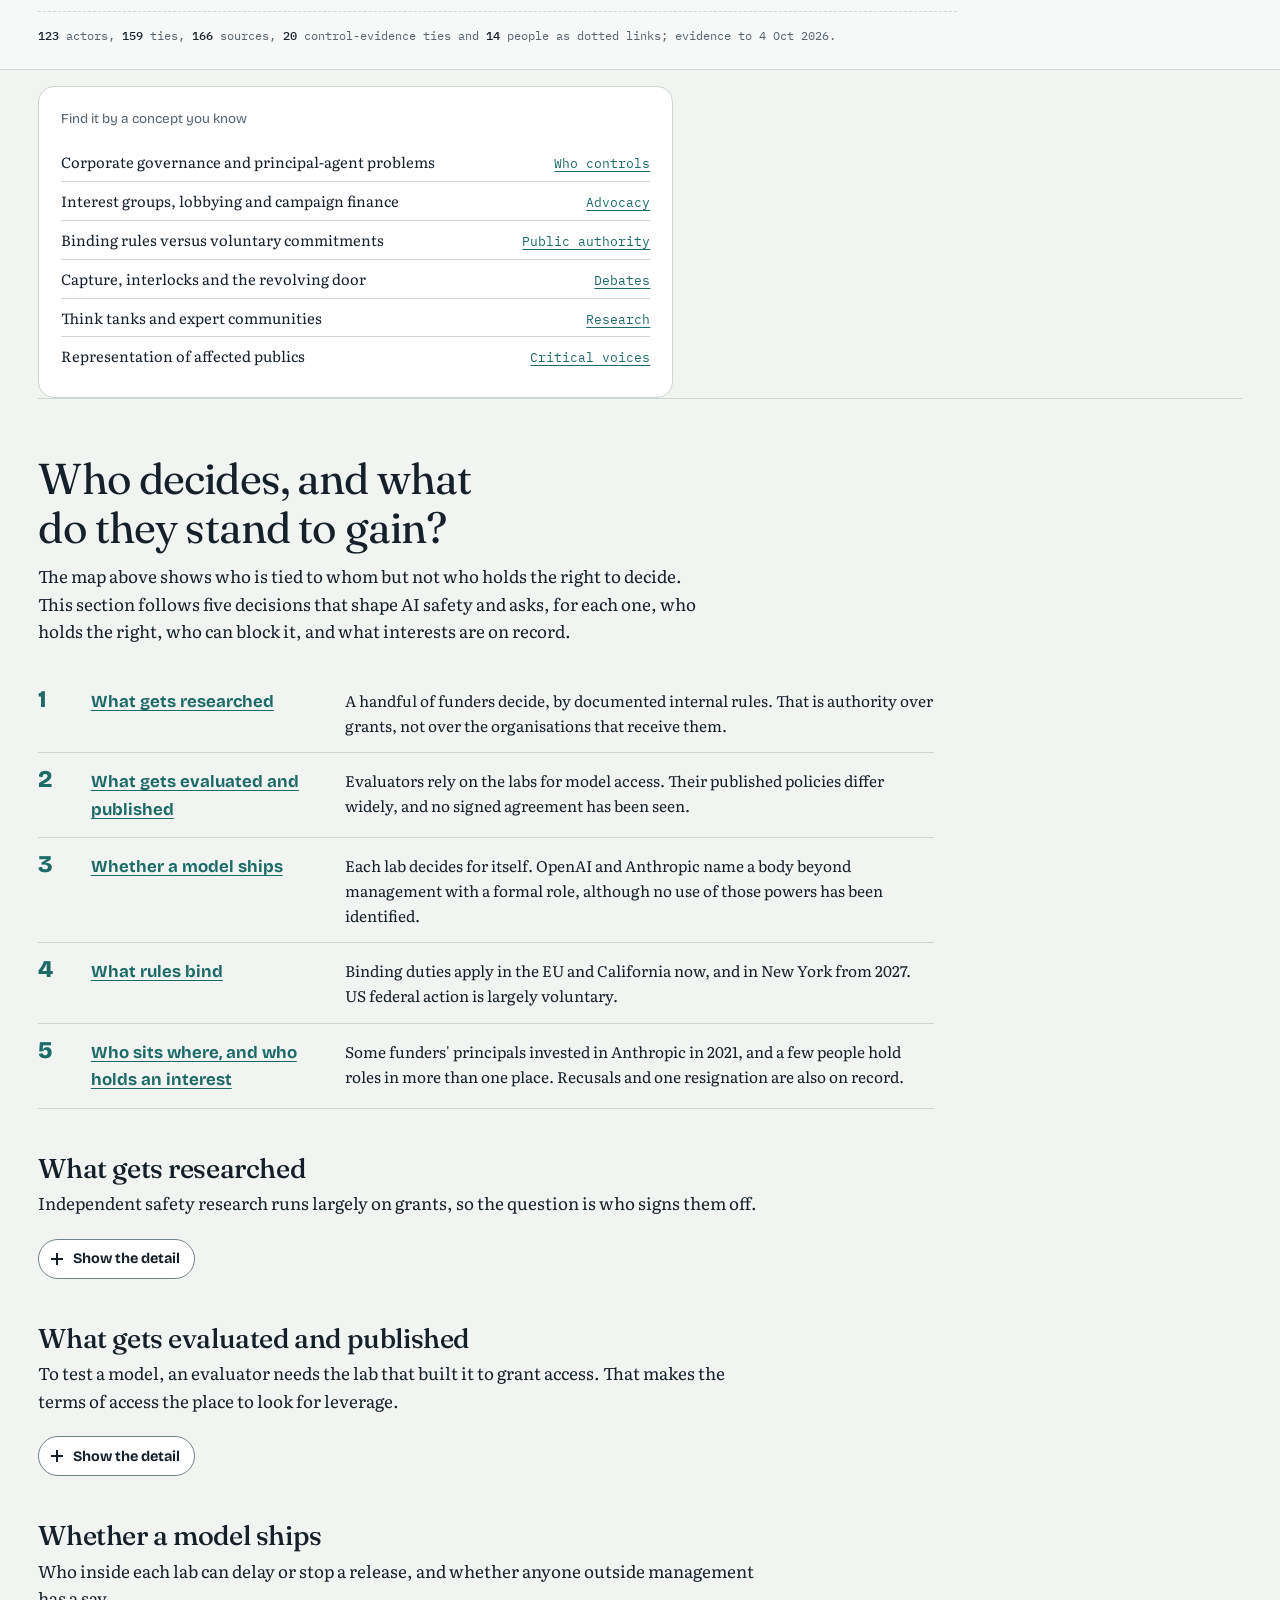
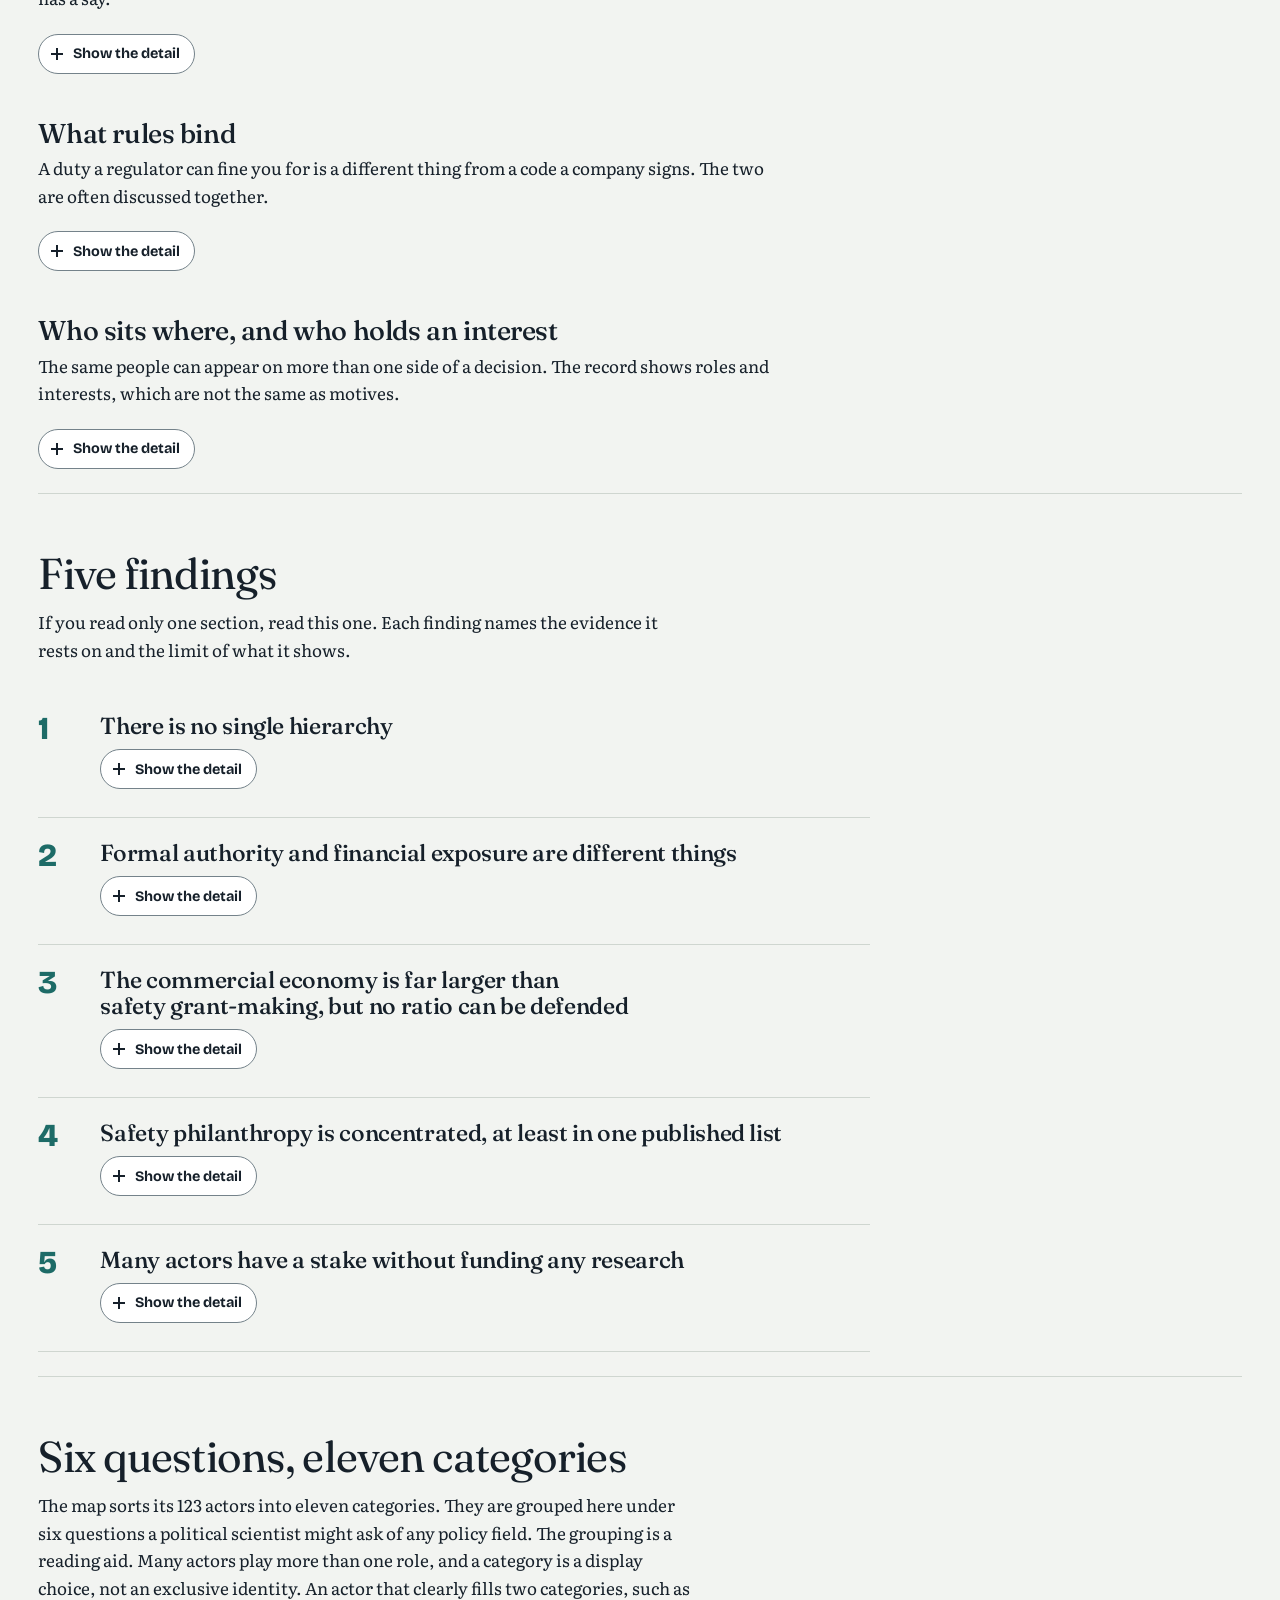
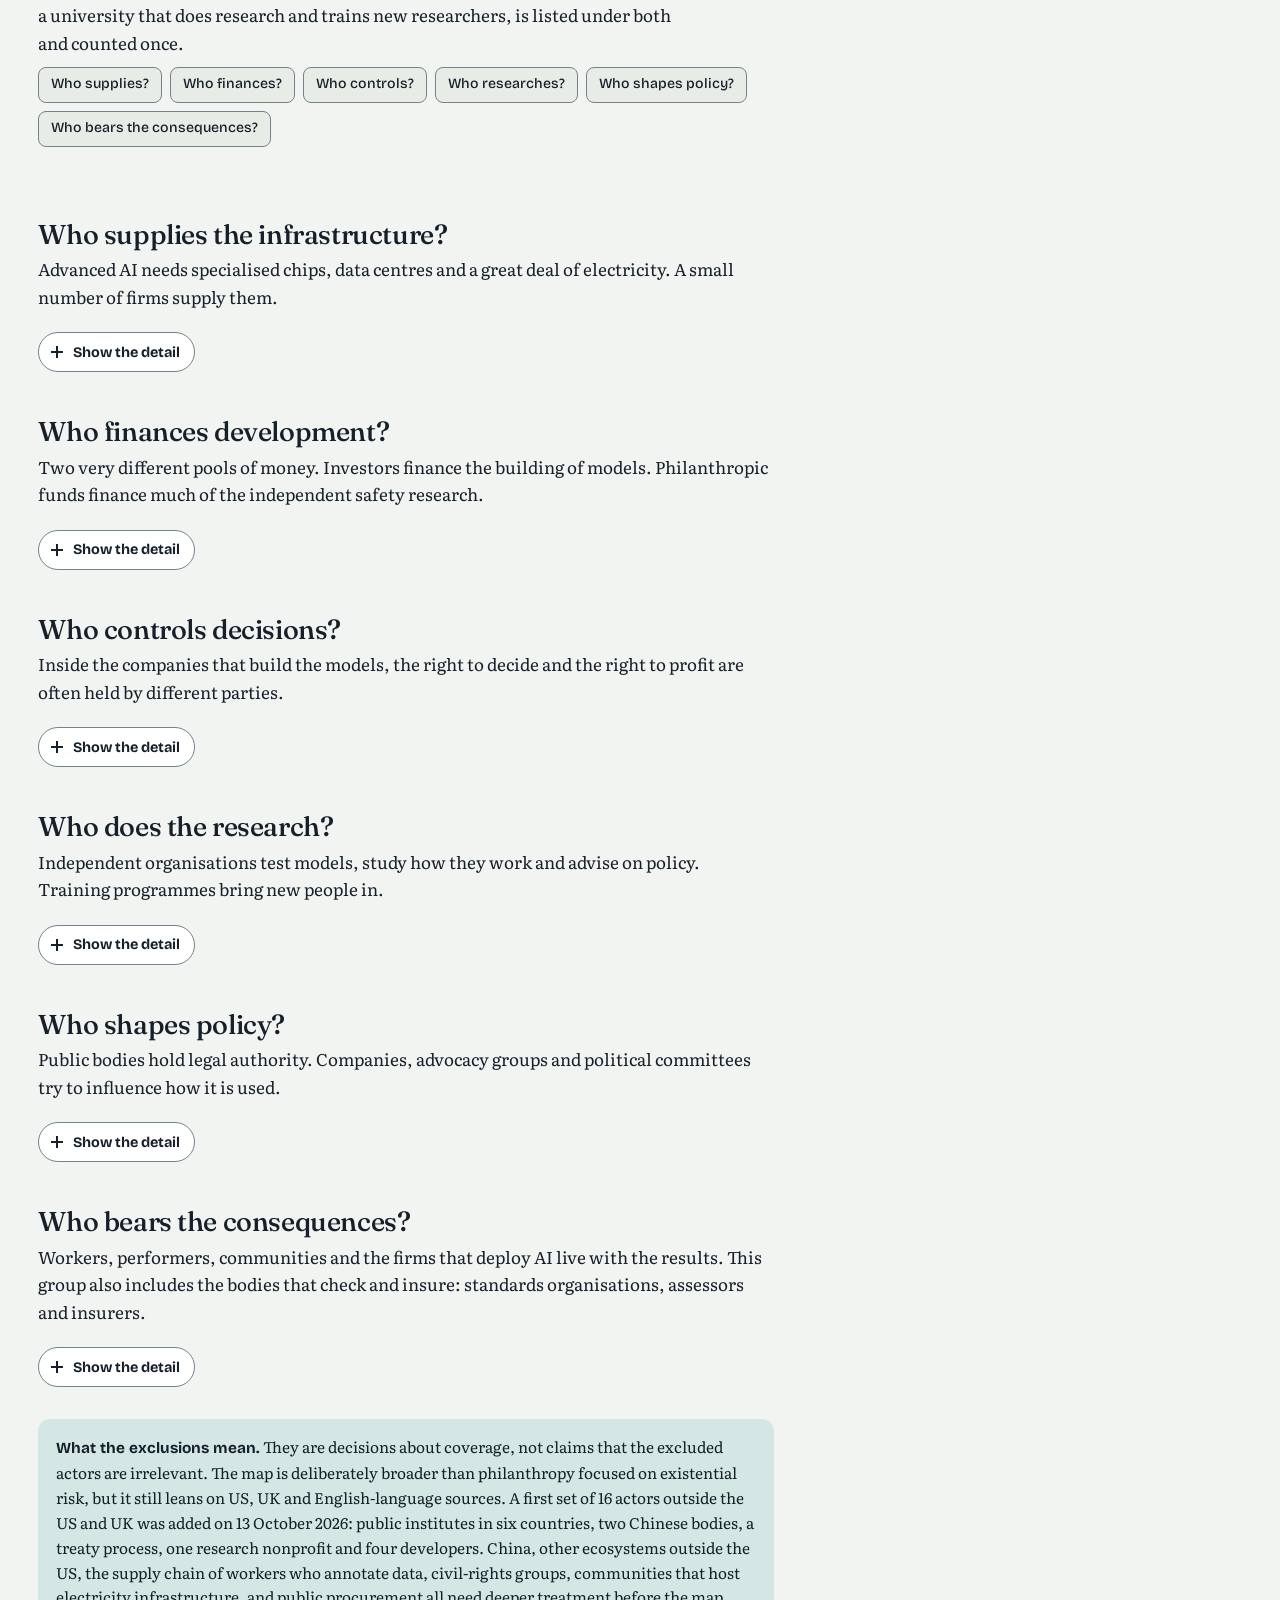
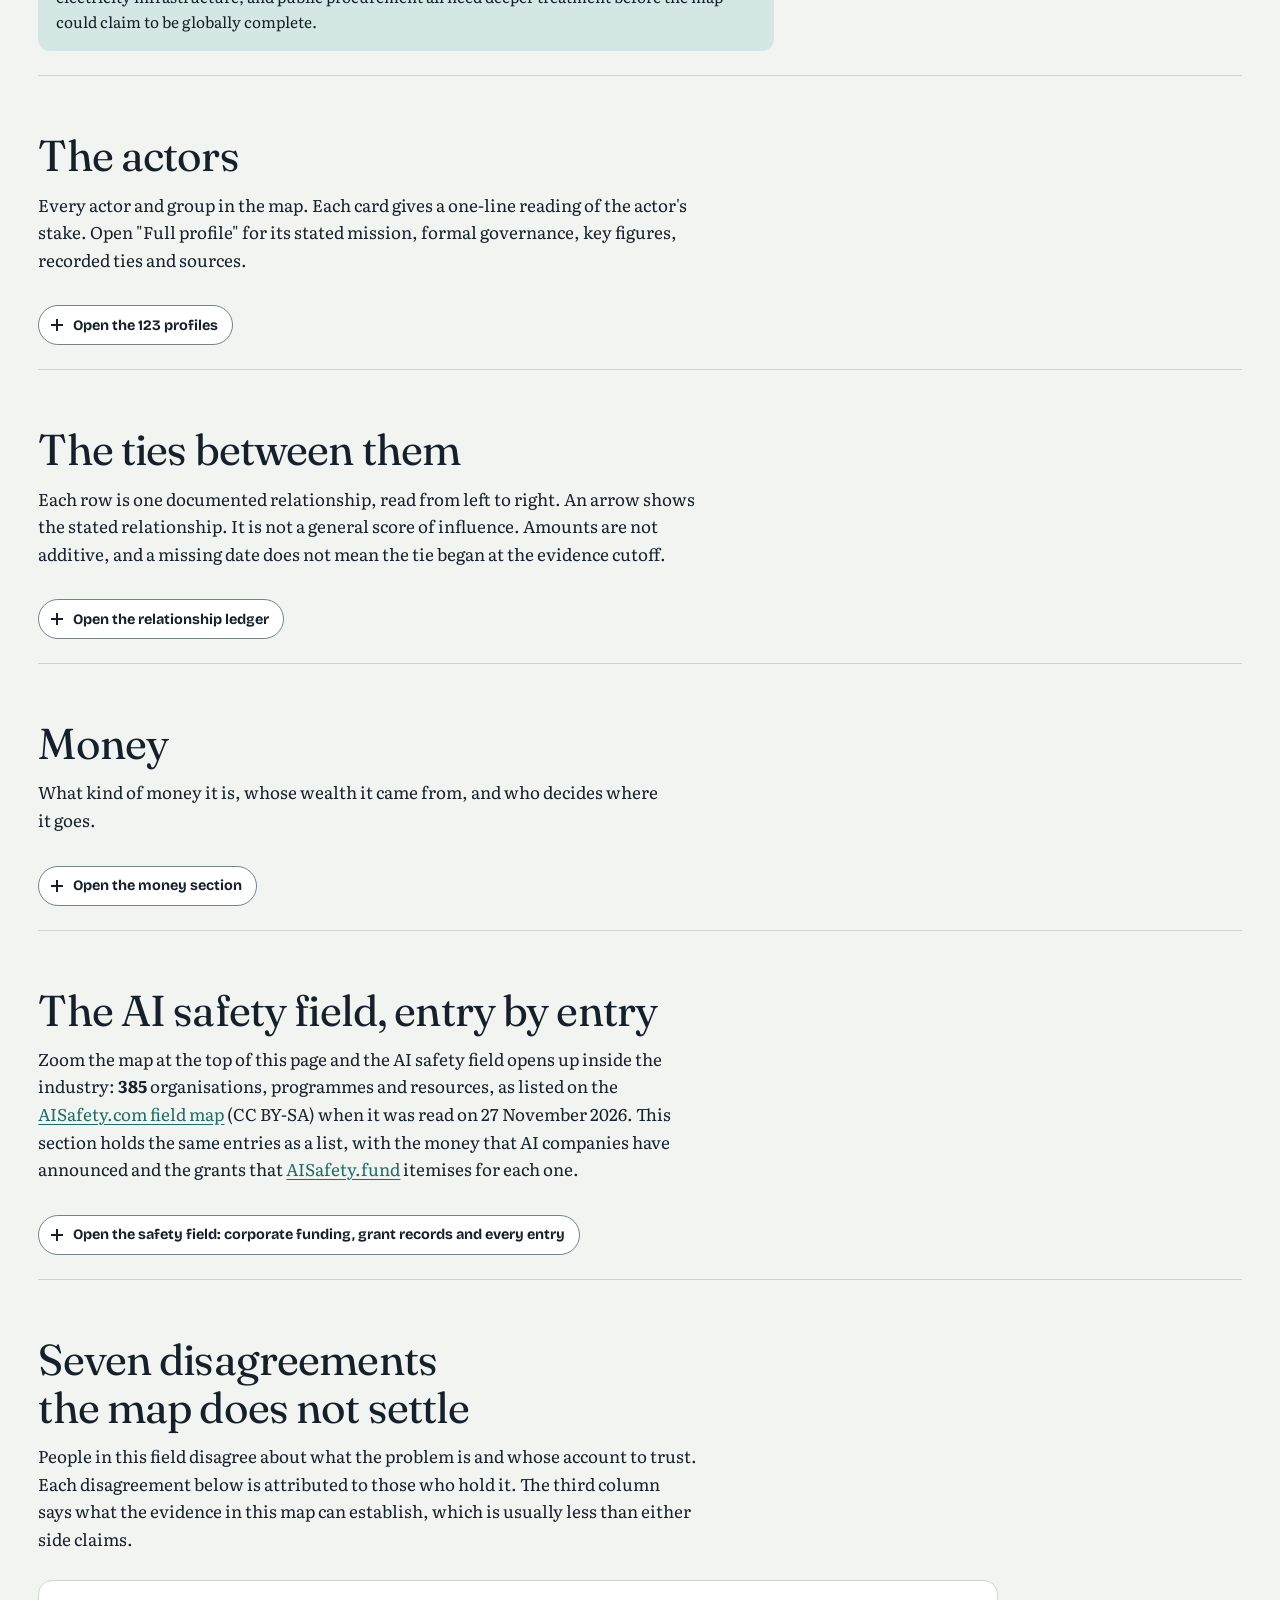
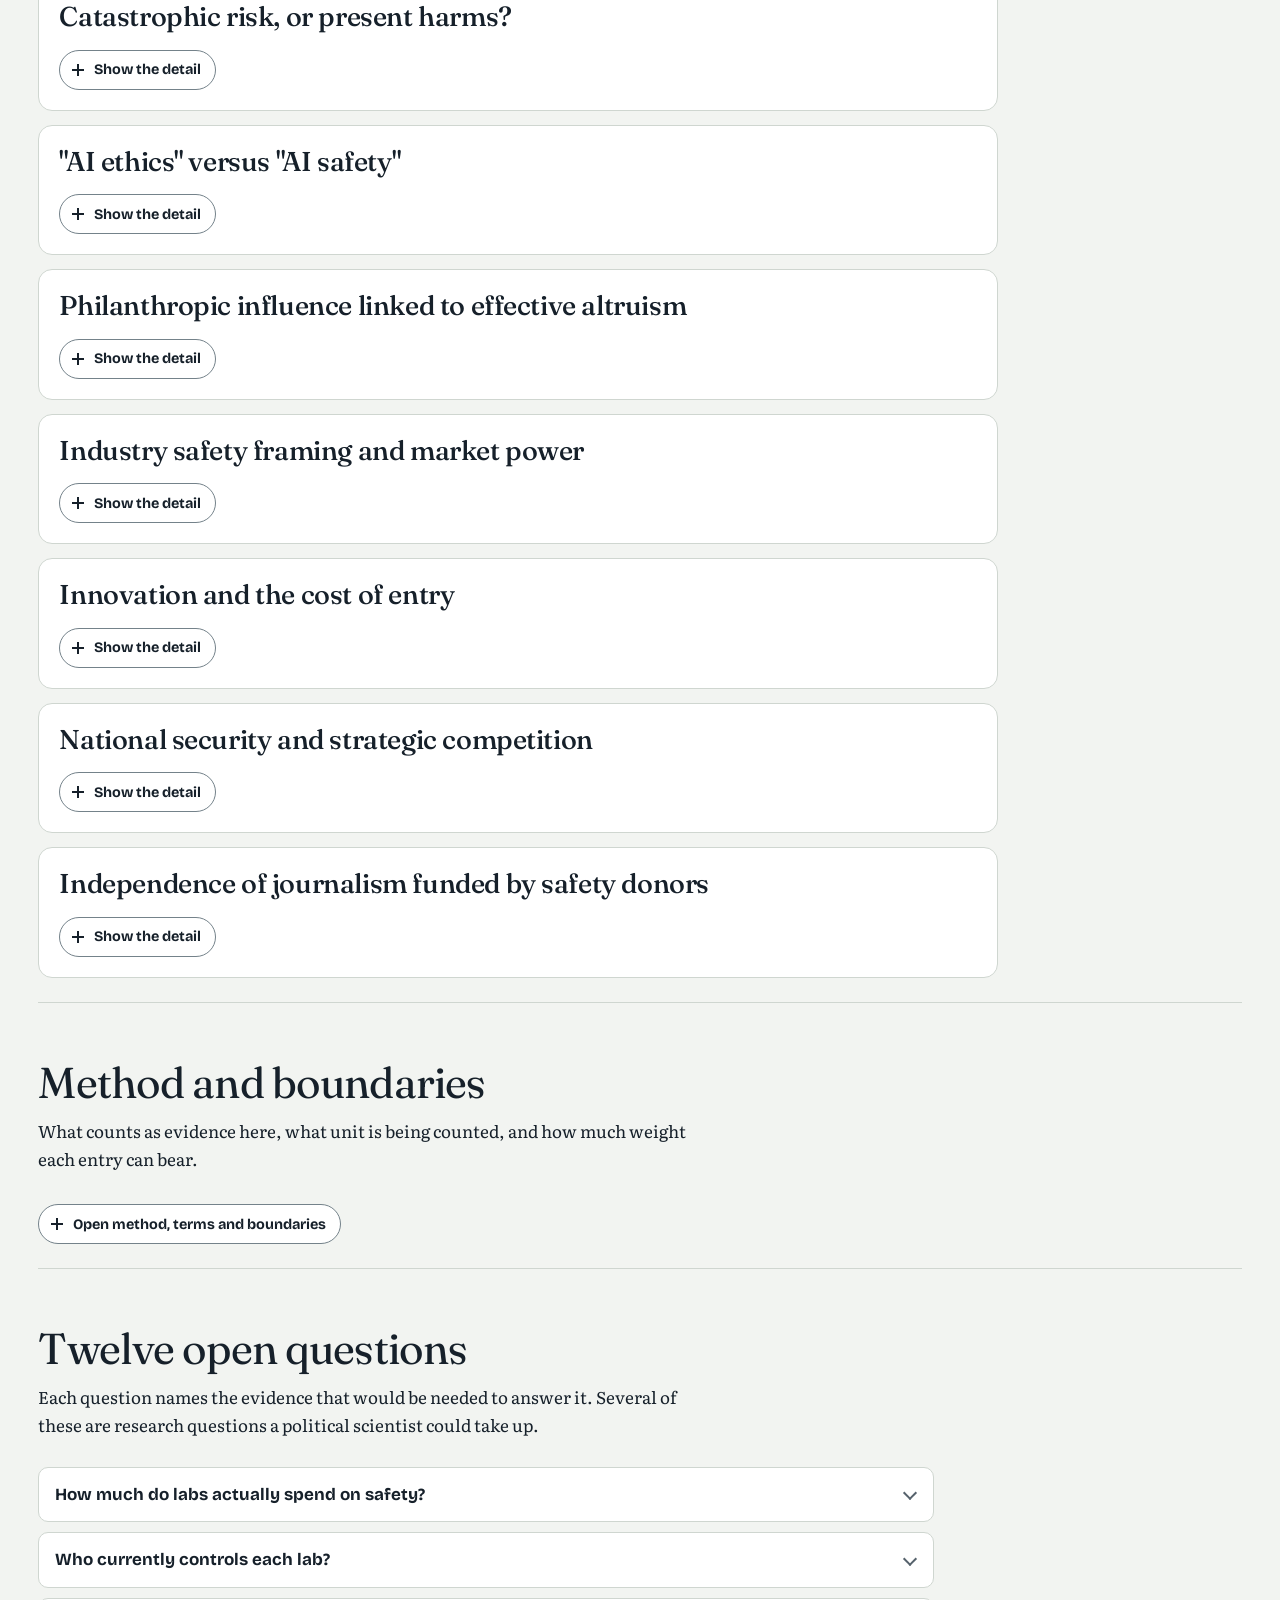
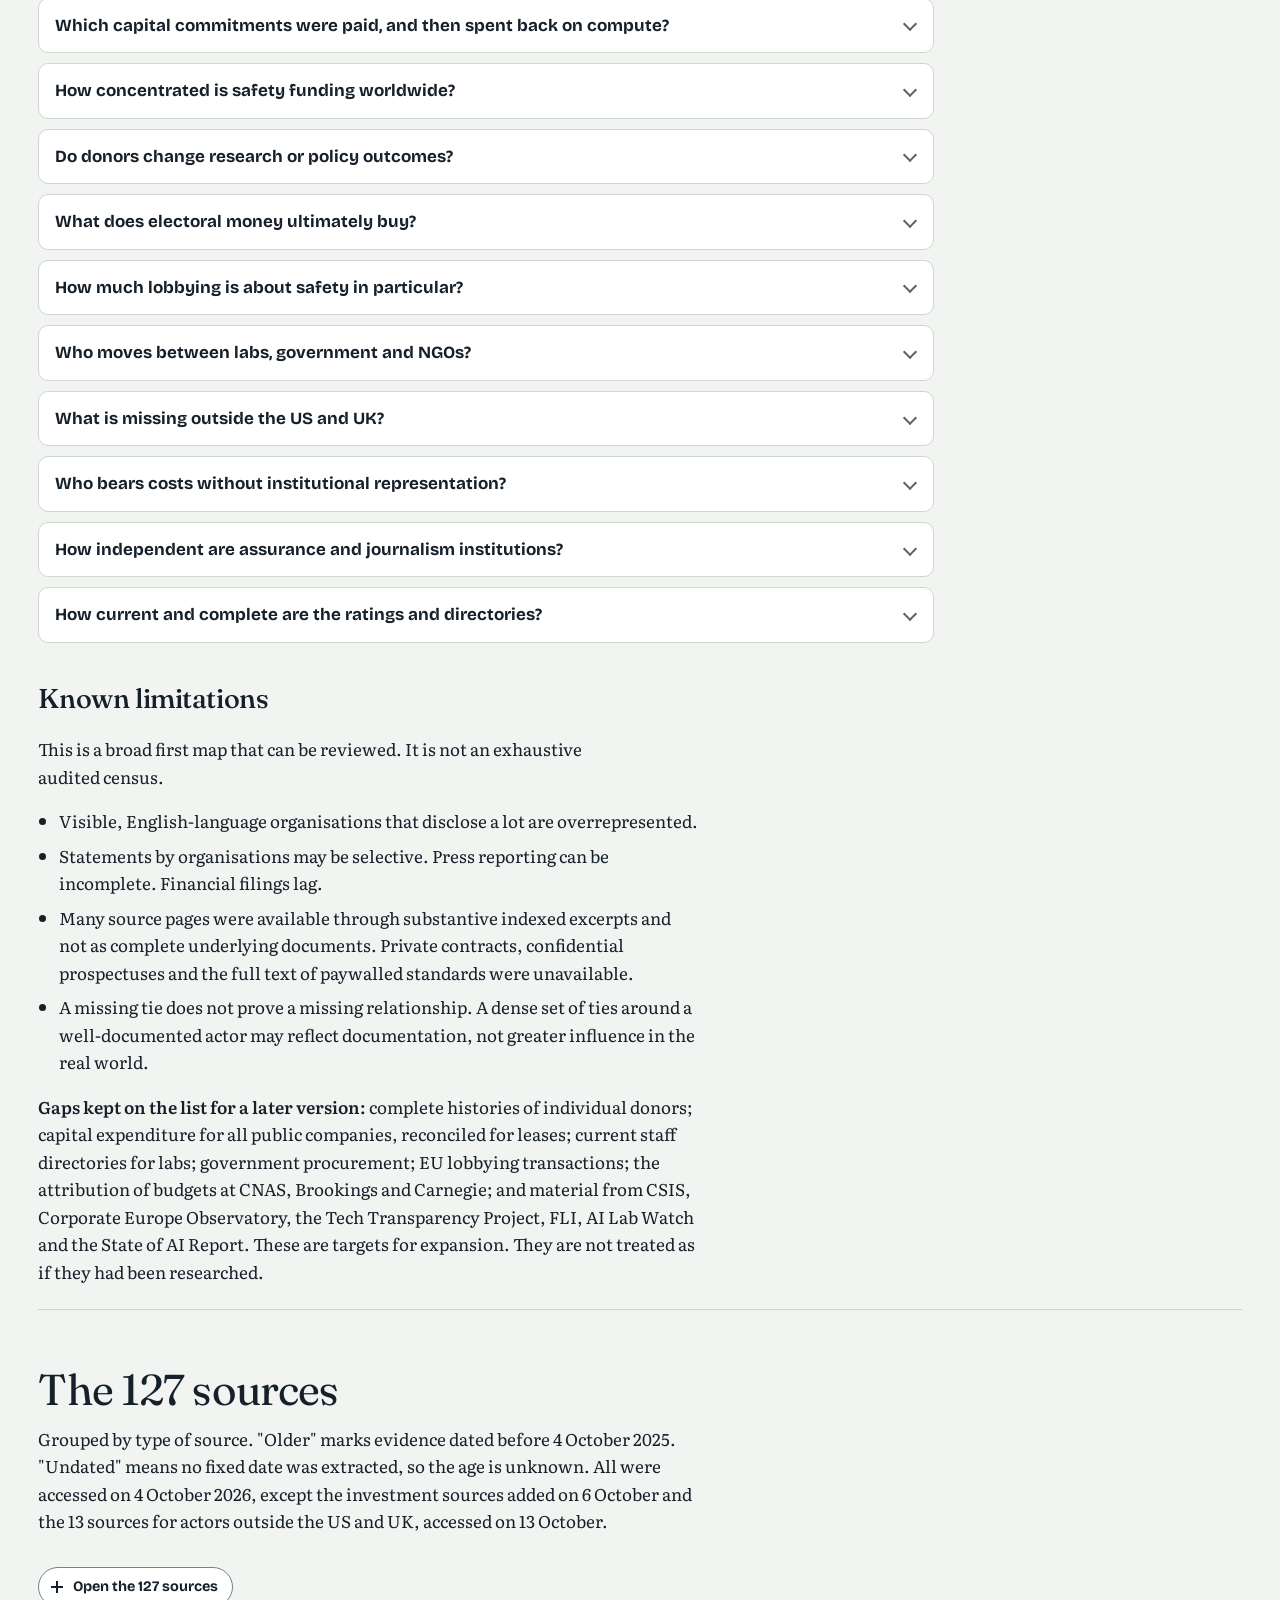
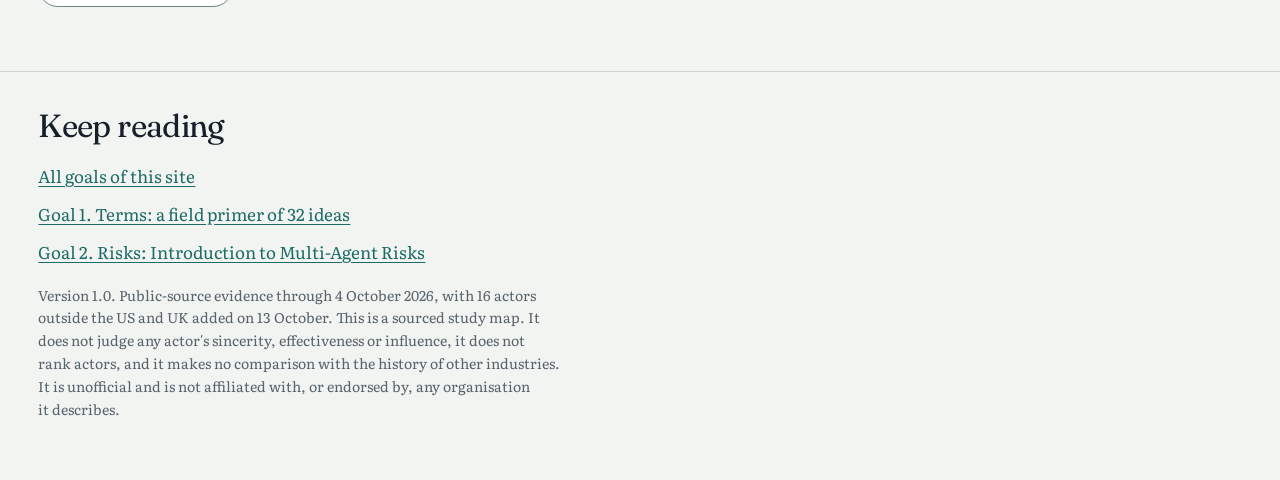
==== commit bd41cfab: "Nightingale Collective's reports, 12 new field orgs, AISafety.fund re-pull - Nightingale Collective:" ====
--- a/ecosystem.html
+++ b/ecosystem.html
@@ -1377,7 +1377,7 @@
     <section class="chapter" id="field">
       <div class="chapter-head">
         <h2>The AI safety field, entry by entry</h2>
-        <p style="max-width:var(--measure)">Zoom the map at the top of this page and the AI safety field opens up inside the industry: <b id="nFieldEntries">373</b> organisations, programmes and resources, as listed on the <a href="https://aisafety.com/map" rel="noopener">AISafety.com field map</a> (CC BY-SA). This section holds the same entries as a list, with the money that AI companies have announced and the grants that <a href="https://aisafety.fund/" rel="noopener">AISafety.fund</a> itemises for each one.</p>
+        <p style="max-width:var(--measure)">Zoom the map at the top of this page and the AI safety field opens up inside the industry: <b id="nFieldEntries">385</b> organisations, programmes and resources, as listed on the <a href="https://aisafety.com/map" rel="noopener">AISafety.com field map</a> (CC BY-SA) when it was read on 27 November 2026. This section holds the same entries as a list, with the money that AI companies have announced and the grants that <a href="https://aisafety.fund/" rel="noopener">AISafety.fund</a> itemises for each one.</p>
       </div>
 
       <div class="sub" id="field-company">
@@ -1398,7 +1398,7 @@
       <div class="sub" id="field-records">
         <h3>The funders behind the money arrows</h3>
         <div class="prose">
-          <p>Every grant figure here is from <a href="https://aisafety.fund/" rel="noopener">AISafety.fund</a> (CC BY-NC-SA 4.0): its counted AI safety grants, pulled through its MCP server on <span id="fundPulled">15 November 2026</span> into a local copy of the database. AISafety.fund counts each dollar once, at the funder that chose the recipient. Each arrow in the zoomed view is one funder's grants to one entry, listed one by one. Coefficient Giving's programmes are taken together as one funder. Funders that are not bubbles on the map still appear in each entry's list below.</p>
+          <p>Every grant figure here is from <a href="https://aisafety.fund/" rel="noopener">AISafety.fund</a> (CC BY-NC-SA 4.0): its counted AI safety grants, pulled through its MCP server on <span id="fundPulled">27 November 2026</span> into a local copy of the database. AISafety.fund counts each dollar once, at the funder that chose the recipient. Each arrow in the zoomed view is one funder's grants to one entry, listed one by one. Coefficient Giving's programmes are taken together as one funder. Funders that are not bubbles on the map still appear in each entry's list below.</p>
         </div>
         <div class="tbl-box" tabindex="0" role="region" aria-label="Funders in AISafety.fund, largest first">
           <table class="tbl">
